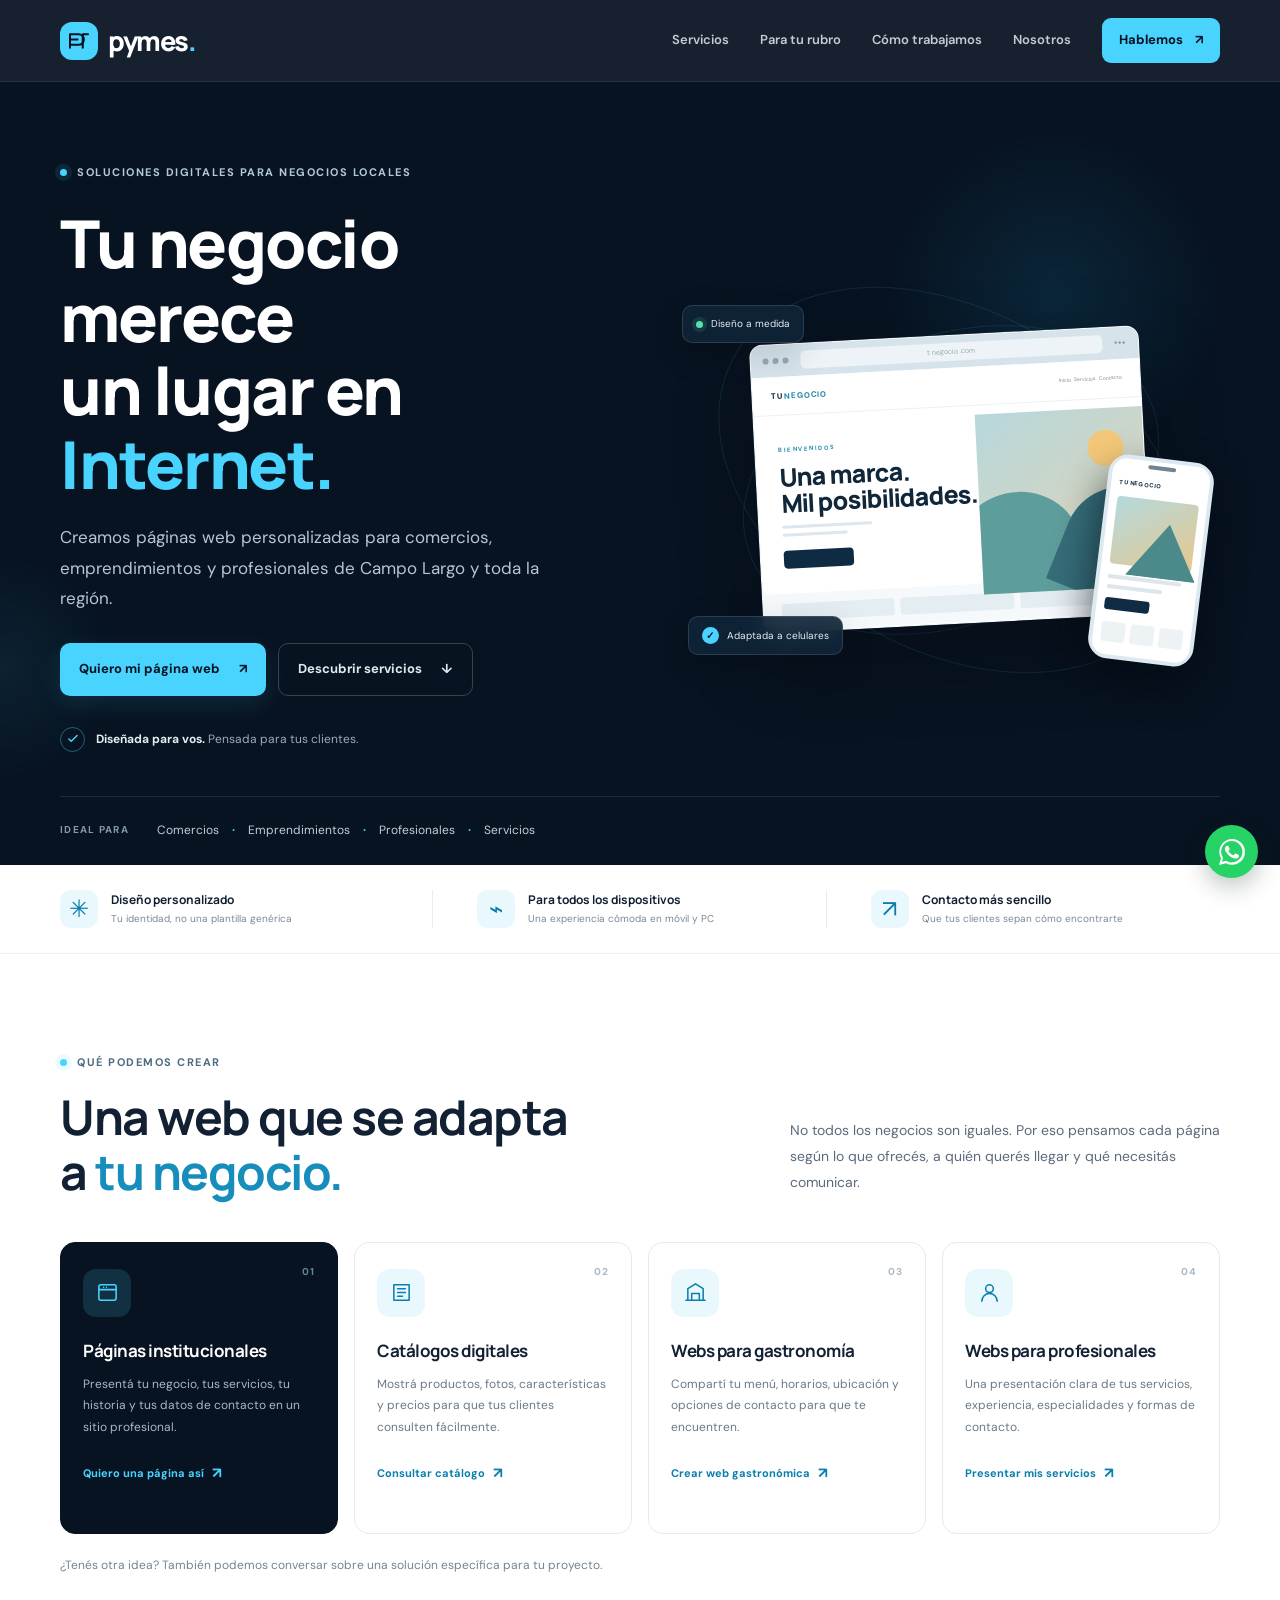
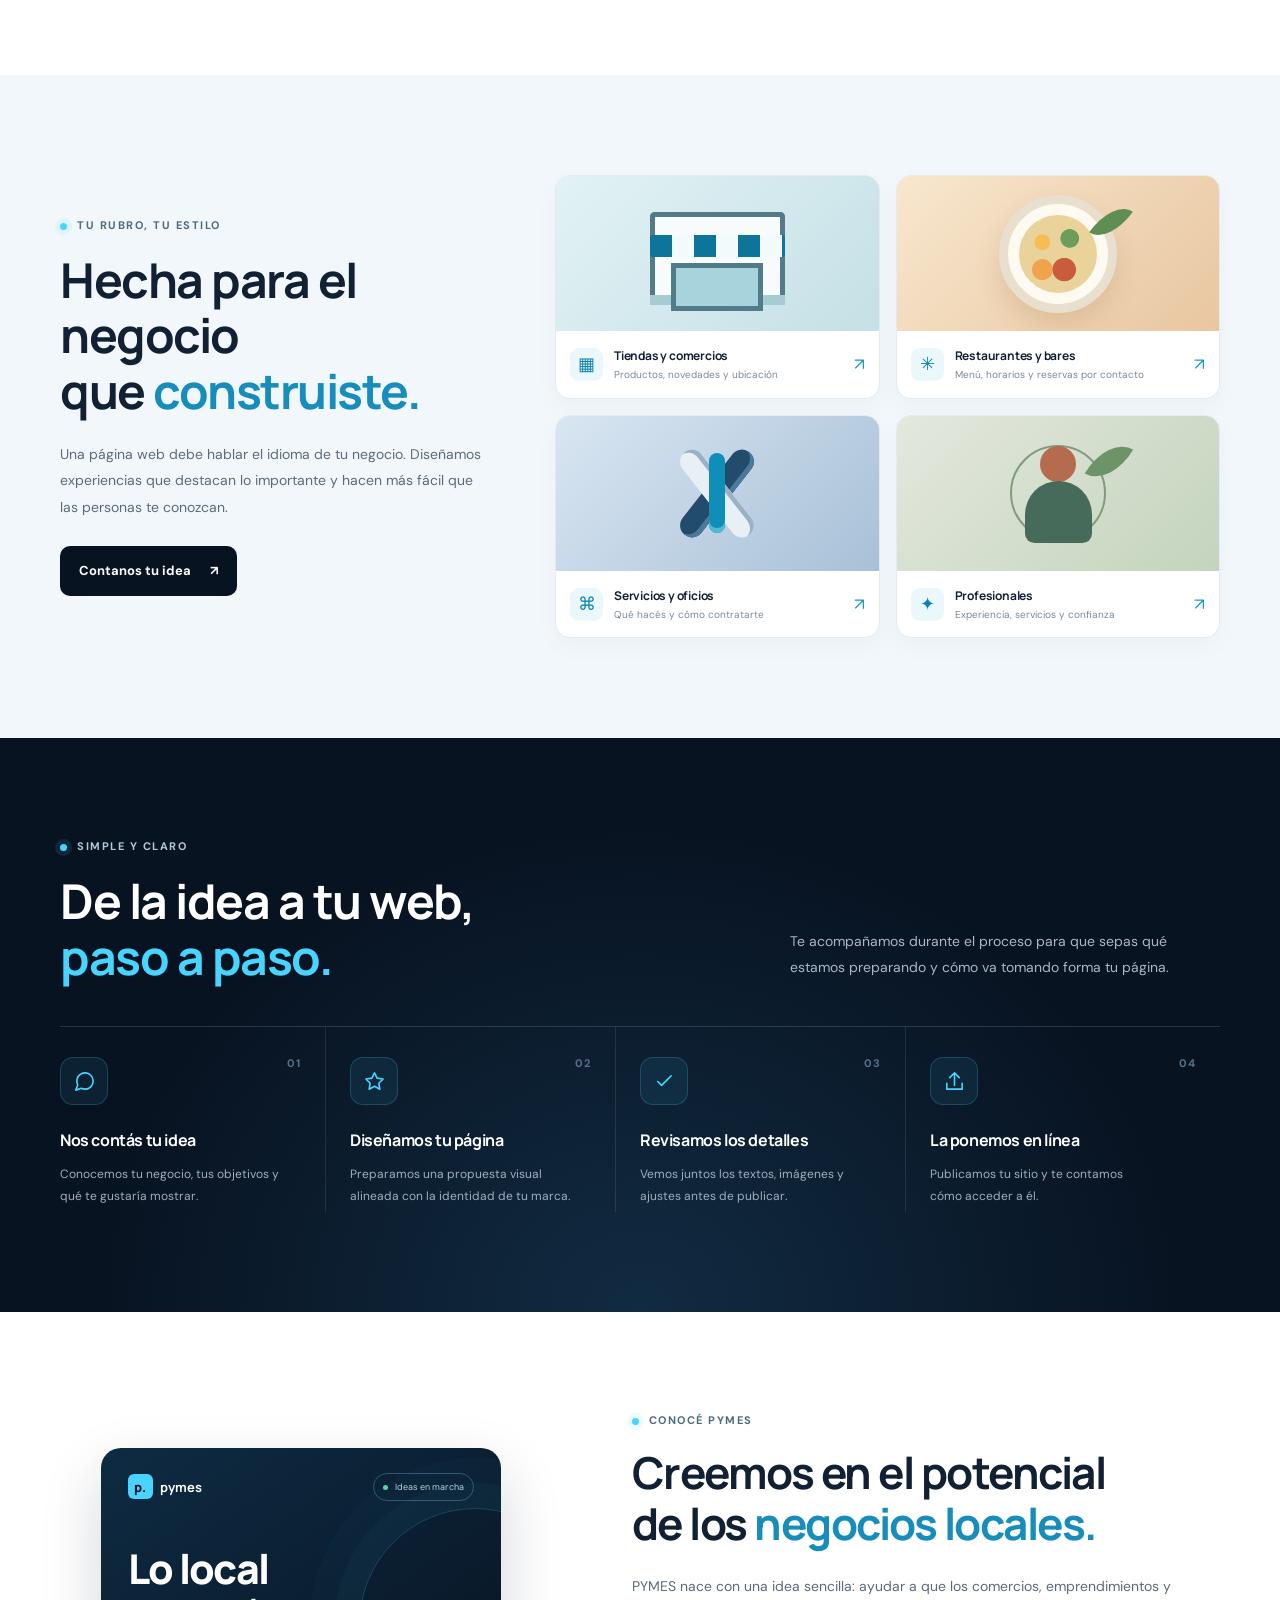
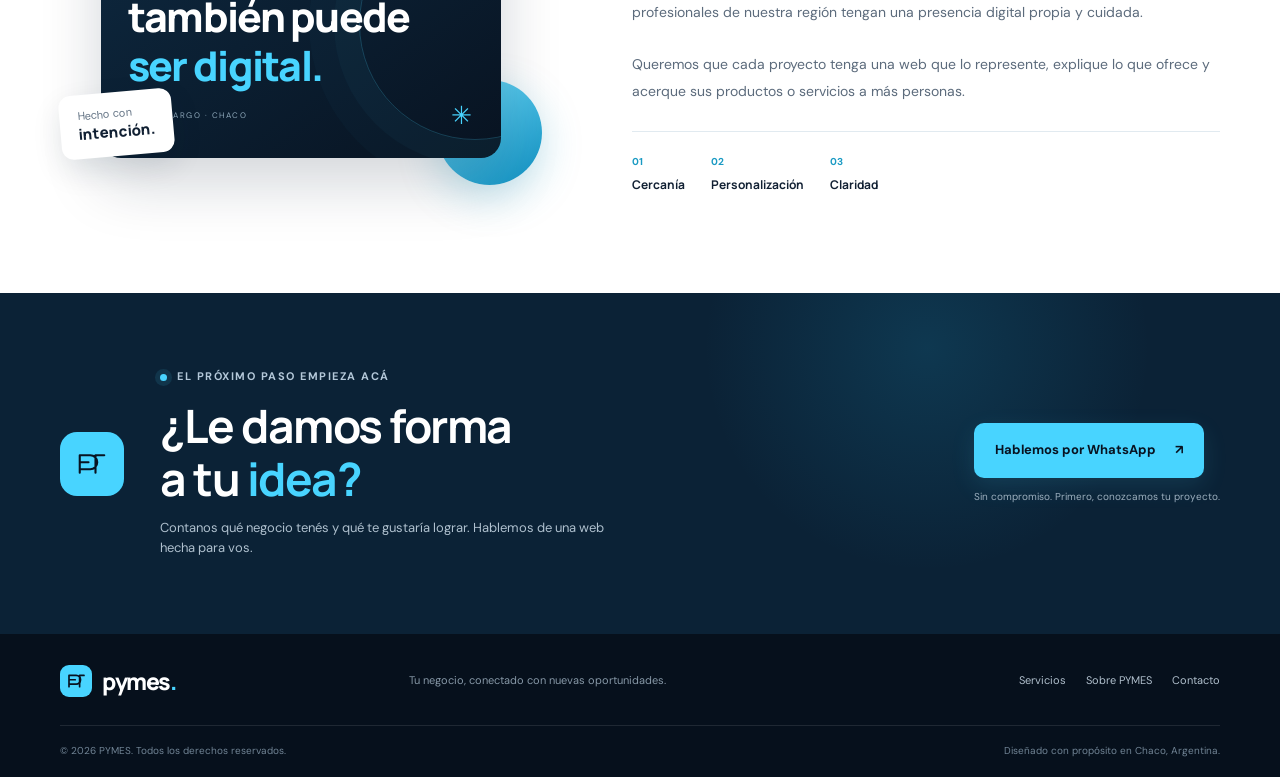
==== index.html @ 4f8e1b08 "Add files via upload" ====
<!doctype html>
<html lang="es">
<head>
  <meta charset="utf-8">
  <meta name="viewport" content="width=device-width, initial-scale=1">
  <meta name="theme-color" content="#081321">
  <meta name="description" content="PYMES crea páginas web personalizadas para comercios, emprendimientos y profesionales de Campo Largo y otras localidades de Chaco.">
  <meta property="og:title" content="PYMES | Tu negocio, conectado con nuevas oportunidades">
  <meta property="og:description" content="Páginas web personalizadas para negocios locales de Chaco.">
  <meta property="og:type" content="website">
  <title>PYMES — Tu negocio, conectado con nuevas oportunidades</title>
  <link rel="icon" href="assets/favicon.svg" type="image/svg+xml">
  <link rel="preconnect" href="https://fonts.googleapis.com">
  <link rel="preconnect" href="https://fonts.gstatic.com" crossorigin>
  <link href="https://fonts.googleapis.com/css2?family=DM+Sans:wght@400;500;600;700&family=Manrope:wght@400;500;600;700;800&display=swap" rel="stylesheet">
  <link rel="stylesheet" href="styles.css">
</head>
<body>
  <a class="skip-link" href="#contenido">Saltar al contenido</a>
  <header class="site-header" id="inicio">
    <div class="container nav-wrap">
      <a class="brand" href="#inicio" aria-label="PYMES, ir al inicio">
        <span class="brand-mark" aria-hidden="true"><svg viewBox="0 0 40 40"><path d="M8 29V11h11.5a7 7 0 0 1 0 14H8m0-7h10" /><path d="M25 29V11h7" /></svg></span>
        <span class="brand-name">pymes<span>.</span></span>
      </a>
      <button class="menu-toggle" aria-label="Abrir menú" aria-expanded="false" aria-controls="site-nav">
        <span></span><span></span><span></span>
      </button>
      <nav class="site-nav" id="site-nav" aria-label="Navegación principal">
        <a href="#servicios">Servicios</a>
        <a href="#rubros">Para tu rubro</a>
        <a href="#proceso">Cómo trabajamos</a>
        <a href="#nosotros">Nosotros</a>
        <a class="nav-cta" href="#contacto">Hablemos <span aria-hidden="true">↗</span></a>
      </nav>
    </div>
  </header>

  <main id="contenido">
    <section class="hero section-dark">
      <div class="hero-glow glow-one"></div><div class="hero-glow glow-two"></div>
      <div class="container hero-grid">
        <div class="hero-copy">
          <div class="eyebrow"><span class="eyebrow-dot"></span> Soluciones digitales para negocios locales</div>
          <h1>Tu negocio merece<br>un lugar en <span>Internet.</span></h1>
          <p class="hero-lead">Creamos páginas web personalizadas para comercios, emprendimientos y profesionales de Campo Largo y toda la región.</p>
          <div class="hero-actions">
            <a class="button button-primary" href="#contacto">Quiero mi página web <span aria-hidden="true">↗</span></a>
            <a class="button button-ghost" href="#servicios">Descubrir servicios <span aria-hidden="true">↓</span></a>
          </div>
          <div class="hero-proof">
            <span class="proof-icon"><svg viewBox="0 0 24 24" aria-hidden="true"><path d="m5 12 4 4L19 6"/></svg></span>
            <p><strong>Diseñada para vos.</strong> Pensada para tus clientes.</p>
          </div>
        </div>
        <div class="hero-art" aria-label="Vista ilustrativa de una página web en diferentes dispositivos">
          <div class="orbit orbit-a"></div><div class="orbit orbit-b"></div>
          <div class="float-chip chip-top"><span class="chip-dot"></span> Diseño a medida</div>
          <div class="browser-card">
            <div class="browser-top"><div class="browser-dots"><i></i><i></i><i></i></div><div class="browser-address">t negocio .com</div><span class="browser-menu">•••</span></div>
            <div class="mock-site">
              <div class="mock-nav"><span class="mock-logo">TU<span>NEGOCIO</span></span><span class="mock-links">Inicio&nbsp;&nbsp; Servicios&nbsp;&nbsp; Contacto</span></div>
              <div class="mock-content"><div class="mock-kicker">BIENVENIDOS</div><div class="mock-title">Una marca.<br>Mil posibilidades.</div><div class="mock-lines"><i></i><i></i></div><div class="mock-btn"></div></div>
              <div class="mock-photo"><div class="photo-sun"></div><div class="photo-hill hill-a"></div><div class="photo-hill hill-b"></div></div>
              <div class="mock-bottom"><span></span><span></span><span></span></div>
            </div>
          </div>
          <div class="phone-card"><div class="phone-speaker"></div><div class="phone-screen"><div class="phone-brand">TU NEGOCIO</div><div class="phone-image"></div><div class="phone-line long"></div><div class="phone-line"></div><div class="phone-button"></div><div class="phone-row"><i></i><i></i><i></i></div></div></div>
          <div class="float-chip chip-bottom"><span class="chip-check">✓</span> Adaptada a celulares</div>
        </div>
      </div>
      <div class="container hero-bottom">
        <span>IDEAL PARA</span><div class="hero-categories"><span>Comercios</span><b>·</b><span>Emprendimientos</span><b>·</b><span>Profesionales</span><b>·</b><span>Servicios</span></div>
      </div>
    </section>

    <section class="trust-strip">
      <div class="container trust-inner">
        <div class="trust-item"><span class="trust-icon">✳</span><div><strong>Diseño personalizado</strong><small>Tu identidad, no una plantilla genérica</small></div></div>
        <div class="trust-item"><span class="trust-icon">⌁</span><div><strong>Para todos los dispositivos</strong><small>Una experiencia cómoda en móvil y PC</small></div></div>
        <div class="trust-item"><span class="trust-icon">↗</span><div><strong>Contacto más sencillo</strong><small>Que tus clientes sepan cómo encontrarte</small></div></div>
      </div>
    </section>

    <section class="section section-light" id="servicios">
      <div class="container">
        <div class="section-heading">
          <div><div class="eyebrow eyebrow-light"><span class="eyebrow-dot"></span> Qué podemos crear</div><h2>Una web que se adapta<br>a <span>tu negocio.</span></h2></div>
          <p>No todos los negocios son iguales. Por eso pensamos cada página según lo que ofrecés, a quién querés llegar y qué necesitás comunicar.</p>
        </div>
        <div class="service-grid">
          <article class="service-card service-featured"><div class="service-number">01</div><div class="service-icon"><svg viewBox="0 0 24 24" aria-hidden="true"><rect x="3" y="4" width="18" height="16" rx="2"/><path d="M3 9h18M8 6.5h.01M11 6.5h.01"/></svg></div><h3>Páginas institucionales</h3><p>Presentá tu negocio, tus servicios, tu historia y tus datos de contacto en un sitio profesional.</p><a href="#contacto" class="text-link">Quiero una página así <span>↗</span></a></article>
          <article class="service-card"><div class="service-number">02</div><div class="service-icon"><svg viewBox="0 0 24 24" aria-hidden="true"><path d="M4 4h16v16H4zM8 8h8M8 12h8M8 16h5"/></svg></div><h3>Catálogos digitales</h3><p>Mostrá productos, fotos, características y precios para que tus clientes consulten fácilmente.</p><a href="#contacto" class="text-link">Consultar catálogo <span>↗</span></a></article>
          <article class="service-card"><div class="service-number">03</div><div class="service-icon"><svg viewBox="0 0 24 24" aria-hidden="true"><path d="M4 20V8l8-5 8 5v12M8 20v-7h8v7M2 20h20"/></svg></div><h3>Webs para gastronomía</h3><p>Compartí tu menú, horarios, ubicación y opciones de contacto para que te encuentren.</p><a href="#contacto" class="text-link">Crear web gastronómica <span>↗</span></a></article>
          <article class="service-card"><div class="service-number">04</div><div class="service-icon"><svg viewBox="0 0 24 24" aria-hidden="true"><circle cx="12" cy="8" r="4"/><path d="M4 21a8 8 0 0 1 16 0"/></svg></div><h3>Webs para profesionales</h3><p>Una presentación clara de tus servicios, experiencia, especialidades y formas de contacto.</p><a href="#contacto" class="text-link">Presentar mis servicios <span>↗</span></a></article>
        </div>
        <p class="small-note">¿Tenés otra idea? También podemos conversar sobre una solución específica para tu proyecto.</p>
      </div>
    </section>

    <section class="section section-pale" id="rubros">
      <div class="container industries-layout">
        <div class="industries-copy"><div class="eyebrow eyebrow-light"><span class="eyebrow-dot"></span> Tu rubro, tu estilo</div><h2>Hecha para el negocio<br>que <span>construiste.</span></h2><p>Una página web debe hablar el idioma de tu negocio. Diseñamos experiencias que destacan lo importante y hacen más fácil que las personas te conozcan.</p><a class="button button-dark" href="#contacto">Contanos tu idea <span>↗</span></a></div>
        <div class="industry-grid">
          <article class="industry-card"><div class="industry-art art-store"><span class="art-awning"></span><span class="art-window"></span></div><div class="industry-label"><span class="industry-emoji">▦</span><div><h3>Tiendas y comercios</h3><p>Productos, novedades y ubicación</p></div><span class="industry-arrow">↗</span></div></article>
          <article class="industry-card"><div class="industry-art art-food"><span class="plate"></span><span class="plate-food"></span><span class="food-leaf"></span></div><div class="industry-label"><span class="industry-emoji">✳</span><div><h3>Restaurantes y bares</h3><p>Menú, horarios y reservas por contacto</p></div><span class="industry-arrow">↗</span></div></article>
          <article class="industry-card"><div class="industry-art art-tools"><span class="tool-shape tool-one"></span><span class="tool-shape tool-two"></span><span class="tool-shape tool-three"></span></div><div class="industry-label"><span class="industry-emoji">⌘</span><div><h3>Servicios y oficios</h3><p>Qué hacés y cómo contratarte</p></div><span class="industry-arrow">↗</span></div></article>
          <article class="industry-card"><div class="industry-art art-wellness"><span class="wellness-circle"></span><span class="wellness-person"></span><span class="wellness-leaf"></span></div><div class="industry-label"><span class="industry-emoji">✦</span><div><h3>Profesionales</h3><p>Experiencia, servicios y confianza</p></div><span class="industry-arrow">↗</span></div></article>
        </div>
      </div>
    </section>

    <section class="section section-dark process-section" id="proceso">
      <div class="container">
        <div class="section-heading section-heading-dark"><div><div class="eyebrow"><span class="eyebrow-dot"></span> Simple y claro</div><h2>De la idea a tu web,<br><span>paso a paso.</span></h2></div><p>Te acompañamos durante el proceso para que sepas qué estamos preparando y cómo va tomando forma tu página.</p></div>
        <div class="process-grid">
          <article class="process-step"><span class="step-count">01</span><div class="step-icon"><svg viewBox="0 0 24 24" aria-hidden="true"><path d="M21 11.5a8.4 8.4 0 0 1-.9 3.8 8.5 8.5 0 0 1-7.6 4.7 8.4 8.4 0 0 1-3.8-.9L3 21l1.9-5.7a8.4 8.4 0 0 1-.9-3.8A8.5 8.5 0 0 1 8.7 3.9a8.4 8.4 0 0 1 3.8-.9h.5a8.5 8.5 0 0 1 8 8z"/></svg></div><h3>Nos contás tu idea</h3><p>Conocemos tu negocio, tus objetivos y qué te gustaría mostrar.</p></article>
          <article class="process-step"><span class="step-count">02</span><div class="step-icon"><svg viewBox="0 0 24 24" aria-hidden="true"><path d="m12 3 2.7 5.5L21 9.4l-4.5 4.4 1.1 6.2-5.6-3-5.6 3 1.1-6.2L3 9.4l6.3-.9L12 3z"/></svg></div><h3>Diseñamos tu página</h3><p>Preparamos una propuesta visual alineada con la identidad de tu marca.</p></article>
          <article class="process-step"><span class="step-count">03</span><div class="step-icon"><svg viewBox="0 0 24 24" aria-hidden="true"><path d="m5 12 4 4L19 6"/></svg></div><h3>Revisamos los detalles</h3><p>Vemos juntos los textos, imágenes y ajustes antes de publicar.</p></article>
          <article class="process-step"><span class="step-count">04</span><div class="step-icon"><svg viewBox="0 0 24 24" aria-hidden="true"><path d="M12 16V3m-5 5 5-5 5 5M4 14v6h16v-6"/></svg></div><h3>La ponemos en línea</h3><p>Publicamos tu sitio y te contamos cómo acceder a él.</p></article>
        </div>
      </div>
    </section>

    <section class="section section-light about-section" id="nosotros">
      <div class="container about-grid">
        <div class="about-visual"><div class="about-panel"><div class="about-panel-top"><span class="mini-brand"><span class="mini-mark">p.</span> pymes</span><span class="status-pill"><i></i> Ideas en marcha</span></div><div class="about-big-type">Lo local<br>también puede<br><span>ser digital.</span></div><div class="about-bottom"><span>CAMPO LARGO · CHACO</span><span class="about-star">✳</span></div></div><div class="about-orb"></div><div class="about-sticker">Hecho con<br><b>intención.</b></div></div>
        <div class="about-copy"><div class="eyebrow eyebrow-light"><span class="eyebrow-dot"></span> Conocé PYMES</div><h2>Creemos en el potencial<br>de los <span>negocios locales.</span></h2><p>PYMES nace con una idea sencilla: ayudar a que los comercios, emprendimientos y profesionales de nuestra región tengan una presencia digital propia y cuidada.</p><p>Queremos que cada proyecto tenga una web que lo represente, explique lo que ofrece y acerque sus productos o servicios a más personas.</p><div class="about-values"><div><span>01</span><strong>Cercanía</strong></div><div><span>02</span><strong>Personalización</strong></div><div><span>03</span><strong>Claridad</strong></div></div></div>
      </div>
    </section>

    <section class="cta-section" id="contacto">
      <div class="cta-glow"></div><div class="container cta-inner"><div class="cta-symbol"><svg viewBox="0 0 48 48" aria-hidden="true"><path d="M10 34V14h12a8 8 0 0 1 0 16H10m0-8h10M28 34V14h10"/></svg></div><div class="cta-copy"><div class="eyebrow"><span class="eyebrow-dot"></span> El próximo paso empieza acá</div><h2>¿Le damos forma<br>a tu <span>idea?</span></h2><p>Contanos qué negocio tenés y qué te gustaría lograr. Hablemos de una web hecha para vos.</p></div><div class="cta-action"><a class="button button-primary button-large" id="whatsapp-cta" href="https://wa.me/5490000000000" target="_blank" rel="noopener noreferrer">Hablemos por WhatsApp <span>↗</span></a><small>Sin compromiso. Primero, conozcamos tu proyecto.</small></div></div>
    </section>
  </main>

  <footer class="site-footer">
    <div class="container footer-main"><a class="brand footer-brand" href="#inicio"><span class="brand-mark" aria-hidden="true"><svg viewBox="0 0 40 40"><path d="M8 29V11h11.5a7 7 0 0 1 0 14H8m0-7h10" /><path d="M25 29V11h7" /></svg></span><span class="brand-name">pymes<span>.</span></span></a><p>Tu negocio, conectado con nuevas oportunidades.</p><nav aria-label="Enlaces del pie de página"><a href="#servicios">Servicios</a><a href="#nosotros">Sobre PYMES</a><a href="#contacto">Contacto</a></nav></div>
    <div class="container footer-bottom"><span>© <span id="year">2026</span> PYMES. Todos los derechos reservados.</span><span>Diseñado con propósito en Chaco, Argentina.</span></div>
  </footer>

  <a class="whatsapp-float" id="whatsapp-float" href="https://wa.me/5490000000000" target="_blank" rel="noopener noreferrer" aria-label="Contactar a PYMES por WhatsApp"><svg viewBox="0 0 24 24" aria-hidden="true"><path d="M20.5 3.5A11.8 11.8 0 0 0 12.1 0C5.6 0 .3 5.3.3 11.8c0 2.1.6 4.1 1.6 5.9L0 24l6.5-1.7a11.8 11.8 0 0 0 5.6 1.4h.1c6.5 0 11.8-5.3 11.8-11.8 0-3.2-1.2-6.2-3.5-8.4ZM12.1 21.7a9.8 9.8 0 0 1-5-1.4l-.4-.2-3.9 1 1-3.8-.3-.4a9.7 9.7 0 0 1-1.5-5.2c0-5.4 4.4-9.8 9.8-9.8 2.6 0 5.1 1 6.9 2.9a9.7 9.7 0 0 1 2.9 6.9c0 5.4-4.4 9.8-9.8 9.8Zm5.4-7.3c-.3-.2-1.8-.9-2.1-1-.3-.1-.5-.2-.7.2-.2.3-.8 1-1 1.2-.2.2-.4.2-.7.1-.3-.2-1.3-.5-2.4-1.5-.9-.8-1.5-1.8-1.7-2.1-.2-.3 0-.5.1-.6l.5-.6c.2-.2.2-.3.3-.5.1-.2 0-.4 0-.6-.1-.2-.7-1.7-1-2.3-.2-.6-.5-.5-.7-.5H7.5c-.2 0-.6.1-.9.4-.3.3-1.2 1.1-1.2 2.6s1.2 3 1.4 3.2c.2.2 2.3 3.5 5.6 4.9.8.3 1.4.5 1.9.6.8.2 1.5.2 2 .1.6-.1 1.8-.7 2-1.4.2-.7.2-1.3.2-1.4-.1-.1-.3-.2-.6-.4Z"/></svg></a>
  <script src="script.js"></script>
</body>
</html>
---- styles.css ----
/* PYMES — estilos principales. Personalizá los colores desde :root. */
:root{--navy:#081321;--navy-2:#0d1d30;--navy-3:#132940;--cyan:#48d4ff;--cyan-2:#7de2ff;--blue:#0b91c8;--ink:#112033;--muted:#5c6b7c;--pale:#f2f7fb;--line:#dfe8ef;--white:#fff;--radius:20px;--shadow:0 24px 70px rgba(9,28,48,.12)}
*{box-sizing:border-box}html{scroll-behavior:smooth;scroll-padding-top:92px}body{margin:0;font-family:"DM Sans",sans-serif;color:var(--ink);background:#fff;line-height:1.6;-webkit-font-smoothing:antialiased}body.menu-open{overflow:hidden}a{color:inherit;text-decoration:none}button{font:inherit}.container{width:min(1160px,calc(100% - 48px));margin-inline:auto}.skip-link{position:absolute;left:-999px;top:10px;z-index:100;background:white;padding:10px}.skip-link:focus{left:10px}.site-header{height:82px;position:sticky;top:0;z-index:50;background:rgba(8,19,33,.94);backdrop-filter:blur(18px);border-bottom:1px solid rgba(255,255,255,.08)}.nav-wrap{height:100%;display:flex;align-items:center;justify-content:space-between}.brand{display:inline-flex;align-items:center;gap:10px;color:white}.brand-mark{display:grid;place-items:center;width:38px;height:38px;background:var(--cyan);border-radius:12px}.brand-mark svg{width:30px;height:30px;fill:none;stroke:var(--navy);stroke-width:2.7;stroke-linecap:round;stroke-linejoin:round}.brand-name{font:800 27px/1 Manrope,sans-serif;letter-spacing:-1.5px}.brand-name span{color:var(--cyan)}.site-nav{display:flex;align-items:center;gap:31px;color:#c2ccd7;font-size:13px;font-weight:600}.site-nav a:not(.nav-cta):hover,.site-footer nav a:hover{color:var(--cyan)}.nav-cta{background:var(--cyan);color:var(--navy);padding:12px 17px;border-radius:9px;font-weight:700}.nav-cta span{margin-left:9px}.menu-toggle{display:none;background:none;border:0;color:white}.hero{position:relative;overflow:hidden;background:radial-gradient(ellipse at 77% 43%,#122e4a 0,transparent 45%),var(--navy);color:white;padding:82px 0 0}.hero-glow{position:absolute;pointer-events:none;border-radius:50%;filter:blur(1px)}.glow-one{width:350px;height:350px;right:4%;top:5%;background:radial-gradient(circle,rgba(33,172,227,.13),transparent 70%)}.glow-two{width:240px;height:240px;left:-120px;bottom:10%;background:radial-gradient(circle,rgba(72,212,255,.08),transparent 70%)}.hero-grid{position:relative;display:grid;grid-template-columns:1.04fr .96fr;gap:40px;align-items:center;min-height:480px}.hero-copy{padding-bottom:44px;position:relative;z-index:2}.eyebrow{display:flex;align-items:center;gap:10px;color:#b4c8d9;font-size:11px;font-weight:700;letter-spacing:1.5px;text-transform:uppercase}.eyebrow-dot{width:7px;height:7px;border-radius:50%;background:var(--cyan);box-shadow:0 0 0 5px rgba(72,212,255,.1)}h1,h2,h3,p{margin-top:0}h1,h2,h3{font-family:Manrope,sans-serif;letter-spacing:-1.5px}h1{font-size:clamp(42px,5.2vw,66px);line-height:1.12;margin:25px 0 20px;font-weight:800}h1 span,h2 span{color:var(--cyan)}.hero-lead{max-width:515px;color:#b6c5d4;font-size:17px;line-height:1.8;margin-bottom:29px}.hero-actions{display:flex;gap:12px;flex-wrap:wrap}.button{display:inline-flex;align-items:center;justify-content:center;gap:19px;padding:15px 19px;border-radius:10px;font-size:13px;font-weight:700;transition:transform .2s,background .2s;cursor:pointer}.button:hover{transform:translateY(-2px)}.button-primary{background:var(--cyan);color:var(--navy);box-shadow:0 8px 25px rgba(72,212,255,.12)}.button-primary:hover{background:var(--cyan-2)}.button-ghost{border:1px solid rgba(255,255,255,.2);color:#e0e8ef}.button-ghost:hover{background:rgba(255,255,255,.06)}.hero-proof{display:flex;align-items:center;gap:11px;margin-top:31px}.proof-icon{width:25px;height:25px;border:1px solid rgba(72,212,255,.4);border-radius:50%;display:grid;place-items:center;color:var(--cyan)}.proof-icon svg{width:14px;height:14px;fill:none;stroke:currentColor;stroke-width:2.5;stroke-linecap:round;stroke-linejoin:round}.hero-proof p{margin:0;color:#9aabba;font-size:12px}.hero-proof strong{color:#e5edf4}.hero-art{position:relative;height:425px;display:flex;align-items:center;justify-content:center}.orbit{position:absolute;border:1px solid rgba(89,192,231,.12);border-radius:50%;transform:rotate(-20deg)}.orbit-a{width:430px;height:290px}.orbit-b{width:500px;height:340px;transform:rotate(30deg)}.browser-card{position:relative;width:min(390px,85%);z-index:2;background:#e8f1f6;border:1px solid rgba(255,255,255,.45);border-radius:13px;overflow:hidden;box-shadow:0 30px 80px rgba(0,0,0,.28);transform:rotate(-3deg)}.browser-top{height:32px;display:flex;align-items:center;gap:12px;padding:0 12px;background:#d6e3eb}.browser-dots{display:flex;gap:4px}.browser-dots i{width:6px;height:6px;background:#94a8b7;border-radius:50%}.browser-address{flex:1;text-align:center;background:#edf3f7;border-radius:5px;color:#9aaab6;font-size:7px;padding:3px}.browser-menu{font-size:10px;color:#8295a3}.mock-site{background:#fff;min-height:255px;color:#10273a;position:relative;overflow:hidden}.mock-nav{height:39px;display:flex;align-items:center;justify-content:space-between;padding:0 18px;border-bottom:1px solid #edf1f4}.mock-logo{font-size:8px;font-weight:800;letter-spacing:1px}.mock-logo span{color:#2688a8}.mock-links{font-size:5px;color:#778997}.mock-content{padding:30px 0 25px 23px;position:relative;z-index:2;width:65%}.mock-kicker{font-size:6px;letter-spacing:1.5px;color:#288eae;font-weight:800}.mock-title{font:800 25px/1.05 Manrope,sans-serif;letter-spacing:-1px;margin:9px 0}.mock-lines i{display:block;width:90px;height:3px;background:#dce6ec;border-radius:2px;margin:5px 0}.mock-lines i+ i{width:65px}.mock-btn{width:70px;height:18px;background:#0e2b43;border-radius:4px;margin-top:14px}.mock-photo{position:absolute;right:0;top:48px;width:43%;height:180px;background:linear-gradient(145deg,#b7d8dc,#e4d3b3);overflow:hidden}.photo-sun{position:absolute;right:20px;top:22px;width:36px;height:36px;border-radius:50%;background:#f3c879}.photo-hill{position:absolute;bottom:-20px;width:130px;height:120px;border-radius:50% 50% 0 0;transform:rotate(-20deg)}.hill-a{left:-30px;background:#5d9d9b}.hill-b{right:-45px;background:#356d79;transform:rotate(25deg)}.mock-bottom{display:flex;gap:6px;padding:10px 18px;background:#f6f9fb}.mock-bottom span{height:17px;flex:1;background:#e4edf2;border-radius:3px}.phone-card{position:absolute;z-index:3;right:3%;bottom:29px;width:106px;height:205px;border:4px solid #dce9f0;border-radius:20px;background:#dce9f0;box-shadow:0 20px 40px #020a12aa;transform:rotate(7deg)}.phone-speaker{position:absolute;top:4px;left:35px;width:28px;height:4px;border-radius:4px;background:#718391;z-index:3}.phone-screen{height:100%;border-radius:14px;overflow:hidden;background:white;padding:20px 8px 8px;color:#143047}.phone-brand{font-size:6px;font-weight:800;letter-spacing:.5px}.phone-image{height:68px;margin-top:8px;border-radius:4px;background:linear-gradient(145deg,#b4d9dc,#e6c88f);position:relative}.phone-image:after{content:"";position:absolute;width:70px;height:55px;bottom:-10px;right:-5px;background:#4b898a;clip-path:polygon(0 100%,55% 0,100% 100%)}.phone-line{height:4px;width:68%;background:#dce6eb;border-radius:3px;margin-top:6px}.phone-line.long{width:90%;margin-top:11px}.phone-button{height:12px;width:55%;background:#102c44;border-radius:3px;margin-top:9px}.phone-row{display:flex;gap:5px;margin-top:12px}.phone-row i{height:20px;flex:1;background:#edf3f5;border-radius:3px}.float-chip{position:absolute;z-index:4;display:flex;align-items:center;gap:8px;border:1px solid rgba(255,255,255,.12);background:rgba(16,37,57,.9);backdrop-filter:blur(12px);padding:10px 13px;border-radius:10px;font-size:10px;color:#e3edf5;box-shadow:0 10px 35px #0002}.chip-top{top:38px;left:0}.chip-bottom{bottom:37px;left:1%}.chip-dot{width:7px;height:7px;border-radius:50%;background:#56e0ad;box-shadow:0 0 0 4px #56e0ad20}.chip-check{display:grid;place-items:center;background:#48d4ff;color:#081321;border-radius:50%;width:17px;height:17px;font-weight:800}.hero-bottom{position:relative;display:flex;align-items:center;gap:28px;padding:24px 0 25px;border-top:1px solid rgba(255,255,255,.1);font-size:10px;letter-spacing:1.3px;color:#8498aa}.hero-bottom>span{font-weight:700}.hero-categories{display:flex;gap:13px;align-items:center;flex-wrap:wrap;letter-spacing:0;color:#c1ced9;font-size:12px}.hero-categories b{color:var(--cyan)}.trust-strip{border-bottom:1px solid #eaf0f4;background:#fff}.trust-inner{display:grid;grid-template-columns:repeat(3,1fr);padding:25px 0;gap:20px}.trust-item{display:flex;align-items:center;gap:13px;padding-left:24px;border-right:1px solid #e8eef2}.trust-item:first-child{padding-left:0}.trust-item:last-child{border:0}.trust-icon{width:38px;height:38px;display:grid;place-items:center;border-radius:11px;background:#e9f8fd;color:#087ba8;font-size:24px}.trust-item strong,.trust-item small{display:block}.trust-item strong{font:700 12px Manrope,sans-serif}.trust-item small{font-size:10px;color:#7b8996;margin-top:3px}.section{padding:100px 0}.section-light{background:#fff}.section-pale{background:var(--pale)}.section-heading{display:flex;align-items:flex-end;justify-content:space-between;gap:45px;margin-bottom:42px}.eyebrow-light{color:#4c6b80}.section-heading h2,.industries-copy h2,.about-copy h2{font-size:clamp(34px,4vw,48px);line-height:1.16;margin:17px 0 0}.section-heading h2 span,.industries-copy h2 span,.about-copy h2 span{color:#168dbb}.section-heading>p{max-width:430px;color:var(--muted);font-size:14px;line-height:1.85;margin-bottom:4px}.service-grid{display:grid;grid-template-columns:repeat(4,1fr);gap:16px}.service-card{position:relative;min-height:292px;padding:26px 22px;border:1px solid #e3ebf0;border-radius:15px;background:white;transition:transform .25s,box-shadow .25s,border-color .25s}.service-card:hover{transform:translateY(-5px);box-shadow:var(--shadow);border-color:#c3eaf7}.service-featured{background:var(--navy);color:white;border-color:var(--navy)}.service-number{position:absolute;right:22px;top:21px;color:#a9b8c4;font-size:10px;font-weight:700;letter-spacing:1px}.service-featured .service-number{color:#64869d}.service-icon{display:grid;place-items:center;width:48px;height:48px;background:#e9f8fd;border-radius:13px;margin-bottom:23px;color:#087fae}.service-featured .service-icon{background:rgba(72,212,255,.15);color:var(--cyan)}.service-icon svg{width:23px;height:23px;fill:none;stroke:currentColor;stroke-width:1.6;stroke-linecap:round;stroke-linejoin:round}.service-card h3{font-size:17px;line-height:1.35;letter-spacing:-.5px;margin-bottom:11px}.service-card p{font-size:12px;line-height:1.8;color:#6a7a88;margin-bottom:20px}.service-featured p{color:#a7b8c8}.text-link{display:inline-flex;gap:8px;align-items:center;color:#087fae;font-size:11px;font-weight:700}.service-featured .text-link{color:var(--cyan)}.text-link span{font-size:15px}.small-note{font-size:12px;color:#748493;margin:22px 0 0}.industries-layout{display:grid;grid-template-columns:.78fr 1.22fr;gap:70px;align-items:center}.industries-copy h2{margin-bottom:22px}.industries-copy>p,.about-copy>p{color:var(--muted);font-size:14px;line-height:1.9;margin-bottom:25px}.button-dark{background:var(--navy);color:white}.button-dark:hover{background:#17344d}.industry-grid{display:grid;grid-template-columns:repeat(2,1fr);gap:16px}.industry-card{overflow:hidden;background:white;border:1px solid #e3ebf0;border-radius:15px;box-shadow:0 8px 25px rgba(11,35,54,.03)}.industry-art{height:155px;position:relative;overflow:hidden;display:grid;place-items:center}.art-store{background:linear-gradient(135deg,#e2f2f5,#c5e0e6)}.art-awning{position:absolute;width:135px;height:83px;top:36px;background:#f7fbfc;border:5px solid #527b8a;border-bottom:0;border-radius:5px 5px 0 0;box-shadow:0 10px 0 #a6cbd2}.art-awning:before{content:"";position:absolute;left:-5px;right:-5px;top:18px;height:22px;background:repeating-linear-gradient(90deg,#0e759a 0 22px,#f3fafc 22px 44px);border-radius:2px}.art-window{position:absolute;width:92px;height:48px;top:87px;background:#a7d4dc;border:5px solid #527b8a}.art-food{background:linear-gradient(135deg,#f8e7ce,#e8c6a0)}.plate{width:118px;height:118px;background:#fffaf1;border:9px solid #e8dfce;border-radius:50%;box-shadow:0 12px 25px #9a6a3d30}.plate-food{position:absolute;width:78px;height:78px;border-radius:50%;background:radial-gradient(circle at 30% 35%,#f6bd54 0 10%,transparent 11%),radial-gradient(circle at 65% 30%,#6c9d59 0 12%,transparent 13%),radial-gradient(circle at 58% 70%,#c85c3c 0 16%,transparent 17%),radial-gradient(circle at 30% 70%,#f0a34c 0 13%,transparent 14%),#e9d39a}.food-leaf{position:absolute;width:24px;height:42px;border-radius:100% 0 100% 0;background:#5f8d54;transform:rotate(35deg);top:25px;right:calc(50% - 65px)}.art-tools{background:linear-gradient(135deg,#d9e6f2,#a8c0d7)}.tool-shape{position:absolute;width:24px;height:105px;border-radius:12px;background:#234c6c;box-shadow:inset -5px 0 #4c7899}.tool-one{transform:rotate(38deg)}.tool-two{transform:rotate(-38deg);background:#e8f0f5;box-shadow:inset -5px 0 #9ab2c5}.tool-three{width:80px;height:16px;transform:rotate(90deg);background:#0f8fb8;box-shadow:inset -5px 0 #54b8d5}.art-wellness{background:linear-gradient(135deg,#e4e8dd,#c3d4bd)}.wellness-circle{width:96px;height:96px;border:2px solid #829a7d;border-radius:50%;position:absolute}.wellness-person{position:absolute;width:36px;height:36px;background:#b56c4e;border-radius:50%;top:30px;left:calc(50% - 18px)}.wellness-person:after{content:"";position:absolute;width:67px;height:62px;top:35px;left:-15px;background:#476b5b;border-radius:35px 35px 10px 10px}.wellness-leaf{position:absolute;width:30px;height:45px;border-radius:100% 0 100% 0;background:#6e9369;right:calc(50% - 66px);top:23px;transform:rotate(30deg)}.industry-label{display:flex;align-items:center;gap:11px;padding:15px 14px}.industry-emoji{display:grid;place-items:center;flex-shrink:0;width:33px;height:33px;background:#eaf7fb;border-radius:9px;color:#0b83ad;font-size:18px}.industry-label>div{flex:1}.industry-label h3{font-size:12px;letter-spacing:-.2px;margin:0 0 3px}.industry-label p{font-size:10px;color:#7b8996;line-height:1.45;margin:0}.industry-arrow{color:#1b9bc4;font-size:17px}.section-dark{background:var(--navy);color:white}.process-section{position:relative;overflow:hidden;background:radial-gradient(ellipse at 50% 100%,#112b42 0,transparent 60%),var(--navy)}.section-heading-dark h2 span{color:var(--cyan)}.section-heading-dark>p{color:#a7b8c8}.process-grid{display:grid;grid-template-columns:repeat(4,1fr);gap:0;border-top:1px solid rgba(255,255,255,.14)}.process-step{position:relative;padding:30px 24px 5px 0;border-right:1px solid rgba(255,255,255,.1);margin-right:24px}.process-step:last-child{border:0;margin-right:0}.step-count{position:absolute;right:24px;top:28px;color:#55738a;font-size:11px;font-weight:700;letter-spacing:1px}.step-icon{display:grid;place-items:center;width:48px;height:48px;border-radius:13px;border:1px solid rgba(72,212,255,.2);background:rgba(72,212,255,.08);color:var(--cyan);margin-bottom:23px}.step-icon svg{width:23px;height:23px;fill:none;stroke:currentColor;stroke-width:1.7;stroke-linecap:round;stroke-linejoin:round}.process-step h3{font-size:16px;letter-spacing:-.4px;margin-bottom:10px}.process-step p{font-size:12px;line-height:1.8;color:#9eafbe;max-width:220px;margin-bottom:0}.about-grid{display:grid;grid-template-columns:.9fr 1.1fr;gap:90px;align-items:center}.about-visual{position:relative;min-height:380px;display:grid;place-items:center}.about-panel{position:relative;z-index:2;width:100%;max-width:400px;min-height:310px;padding:25px 27px;background:linear-gradient(145deg,#0e2b43,#081321);border-radius:20px;color:white;box-shadow:0 25px 60px rgba(9,28,48,.18);overflow:hidden}.about-panel:after{content:"";position:absolute;width:230px;height:230px;right:-90px;top:60px;border:1px solid rgba(72,212,255,.22);border-radius:50%;box-shadow:0 0 0 25px rgba(72,212,255,.03),0 0 0 50px rgba(72,212,255,.025)}.about-panel-top{display:flex;align-items:center;justify-content:space-between}.mini-brand{display:flex;align-items:center;gap:7px;font:700 13px Manrope,sans-serif}.mini-mark{display:grid;place-items:center;background:var(--cyan);color:var(--navy);font-weight:800;border-radius:6px;width:25px;height:25px}.status-pill{font-size:9px;color:#b9d3df;border:1px solid #33566d;padding:6px 9px;border-radius:20px}.status-pill i{display:inline-block;width:5px;height:5px;background:#55d7a0;border-radius:50%;margin-right:5px}.about-big-type{position:relative;z-index:1;font:800 clamp(28px,3.3vw,41px)/1.18 Manrope,sans-serif;letter-spacing:-1.7px;margin-top:43px}.about-big-type span{color:var(--cyan)}.about-bottom{position:absolute;bottom:22px;left:27px;right:27px;display:flex;justify-content:space-between;align-items:center;color:#8da7b9;font-size:8px;letter-spacing:1.5px}.about-star{font-size:25px;color:var(--cyan)}.about-orb{position:absolute;right:0;bottom:8px;width:105px;height:105px;border-radius:50%;background:linear-gradient(145deg,#75e1ff,#0e8fc0);box-shadow:0 12px 40px #1596be40}.about-sticker{position:absolute;z-index:3;left:0;bottom:36px;padding:14px 18px;border-radius:12px;background:white;box-shadow:0 12px 30px #0b23361c;font-size:11px;line-height:1.4;color:#647485;transform:rotate(-5deg)}.about-sticker b{font:800 15px Manrope,sans-serif;color:var(--ink)}.about-copy h2{font-size:clamp(32px,3.5vw,44px);margin:17px 0 24px}.about-values{display:flex;gap:26px;border-top:1px solid #e1eaf0;padding-top:22px;margin-top:27px}.about-values div{display:flex;flex-direction:column;gap:6px}.about-values span{color:#1a9ac3;font-size:10px;font-weight:700}.about-values strong{font:700 12px Manrope,sans-serif}.cta-section{position:relative;overflow:hidden;background:#0b2236;color:white;padding:75px 0}.cta-glow{position:absolute;right:10%;top:-170px;width:450px;height:450px;border-radius:50%;background:radial-gradient(circle,rgba(29,155,200,.18),transparent 70%)}.cta-inner{position:relative;display:grid;grid-template-columns:70px 1fr auto;align-items:center;gap:30px}.cta-symbol{width:64px;height:64px;display:grid;place-items:center;border-radius:17px;background:var(--cyan)}.cta-symbol svg{width:42px;height:42px;fill:none;stroke:var(--navy);stroke-width:2.4;stroke-linecap:round;stroke-linejoin:round}.cta-copy h2{font-size:clamp(34px,4vw,46px);line-height:1.15;margin:14px 0 12px}.cta-copy p{font-size:13px;color:#afc0ce;max-width:470px;margin-bottom:0}.button-large{padding:17px 21px;white-space:nowrap}.cta-action{display:flex;flex-direction:column;align-items:flex-start;gap:11px}.cta-action small{font-size:10px;color:#9db0bf}.site-footer{background:#06101c;color:#b0bfcc;padding:31px 0 18px}.footer-main{display:grid;grid-template-columns:1fr 1.4fr 1fr;align-items:center;gap:20px;padding-bottom:28px}.footer-brand .brand-mark{width:32px;height:32px;border-radius:9px}.footer-brand .brand-mark svg{width:25px}.footer-brand .brand-name{font-size:23px}.footer-main>p{font-size:11px;margin:0;color:#8798a7}.site-footer nav{display:flex;justify-content:flex-end;gap:20px;font-size:11px}.footer-bottom{display:flex;justify-content:space-between;gap:20px;padding-top:17px;border-top:1px solid rgba(255,255,255,.1);font-size:10px;color:#718495}.whatsapp-float{position:fixed;z-index:40;right:22px;bottom:22px;width:53px;height:53px;display:grid;place-items:center;border-radius:50%;background:#25d366;box-shadow:0 8px 25px #08201845;transition:transform .2s}.whatsapp-float:hover{transform:translateY(-3px) scale(1.04)}.whatsapp-float svg{width:26px;height:26px;fill:white}
@media(max-width:1000px){.site-nav{gap:18px}.hero-grid{gap:20px}.hero-art{transform:scale(.92);transform-origin:center right}.service-grid{grid-template-columns:repeat(2,1fr)}.service-card{min-height:255px}.industries-layout{gap:35px}.about-grid{gap:55px}.cta-inner{grid-template-columns:60px 1fr;gap:22px}.cta-action{grid-column:2;flex-direction:row;align-items:center;flex-wrap:wrap}.cta-action small{width:100%}}
@media(max-width:760px){.container{width:min(100% - 36px,560px)}.site-header{height:70px}.menu-toggle{display:flex;flex-direction:column;gap:5px;padding:10px;cursor:pointer}.menu-toggle span{width:23px;height:2px;background:#fff;border-radius:2px;transition:transform .2s}.menu-toggle[aria-expanded=true] span:first-child{transform:translateY(7px) rotate(45deg)}.menu-toggle[aria-expanded=true] span:nth-child(2){opacity:0}.menu-toggle[aria-expanded=true] span:last-child{transform:translateY(-7px) rotate(-45deg)}.site-nav{position:absolute;top:69px;left:0;right:0;display:none;flex-direction:column;align-items:stretch;gap:0;padding:12px 22px 22px;background:#081321;border-bottom:1px solid #21364a}.site-nav.is-open{display:flex}.site-nav a:not(.nav-cta){padding:13px 3px;border-bottom:1px solid #1a2d40}.nav-cta{margin-top:13px;text-align:center}.hero{padding-top:56px}.hero-grid{grid-template-columns:1fr;gap:0}.hero-copy{padding-bottom:10px}.hero h1{font-size:clamp(40px,10vw,57px);margin-top:22px}.hero-lead{font-size:15px;max-width:500px}.hero-art{height:340px;transform:none;max-width:500px;width:100%;margin:0 auto}.browser-card{width:78%}.mock-site{min-height:220px}.mock-photo{height:150px}.mock-content{padding-top:25px}.mock-title{font-size:21px}.phone-card{right:4%;bottom:24px;width:90px;height:175px}.phone-image{height:53px}.chip-top{left:2%;top:20px}.chip-bottom{left:3%;bottom:18px}.orbit-a{width:340px;height:240px}.orbit-b{width:380px;height:270px}.hero-bottom{display:block;padding:20px 0}.hero-bottom>span{display:block;margin-bottom:10px}.hero-categories{gap:8px;font-size:11px}.trust-inner{grid-template-columns:1fr;gap:0;padding:8px 0}.trust-item,.trust-item:first-child{padding:15px 0;border-right:0;border-bottom:1px solid #e8eef2}.trust-item:last-child{border-bottom:0}.trust-item small{font-size:11px}.section{padding:70px 0}.section-heading{display:block;margin-bottom:30px}.section-heading>p{margin-top:18px;font-size:13px}.section-heading h2,.industries-copy h2,.about-copy h2{font-size:36px}.service-grid{gap:12px}.service-card{padding:22px 17px;min-height:275px}.service-card h3{font-size:15px}.service-card p{font-size:11px}.service-number{right:15px;top:16px}.service-icon{width:42px;height:42px;margin-bottom:18px}.text-link{font-size:10px}.industries-layout{grid-template-columns:1fr;gap:35px}.industries-copy>p{max-width:500px}.industry-art{height:130px}.industry-label{padding:12px 10px;gap:8px}.industry-label h3{font-size:11px}.industry-label p{font-size:9px}.industry-emoji{width:28px;height:28px}.process-grid{grid-template-columns:repeat(2,1fr);border-top:0;gap:28px 18px}.process-step{margin:0;padding:22px 10px 0 0;border-right:0;border-top:1px solid rgba(255,255,255,.14)}.step-count{top:22px;right:10px}.step-icon{margin-bottom:17px}.process-step h3{font-size:14px}.process-step p{font-size:11px}.about-grid{grid-template-columns:1fr;gap:35px}.about-visual{min-height:320px;max-width:460px;width:100%;margin:auto}.about-panel{min-height:280px}.about-big-type{font-size:36px;margin-top:36px}.about-copy h2{margin-bottom:18px}.about-copy>p{font-size:13px}.about-values{gap:20px}.cta-section{padding:55px 0}.cta-inner{grid-template-columns:48px 1fr;gap:18px}.cta-symbol{width:48px;height:48px;border-radius:13px}.cta-symbol svg{width:32px;height:32px}.cta-copy h2{font-size:35px}.cta-copy .eyebrow{font-size:9px;letter-spacing:1px}.cta-copy p{font-size:12px}.cta-action{grid-column:1/-1;margin-top:7px}.cta-action .button{width:100%;justify-content:space-between}.footer-main{grid-template-columns:1fr;gap:14px}.site-footer nav{justify-content:flex-start;flex-wrap:wrap}.footer-bottom{flex-direction:column;gap:7px}.whatsapp-float{width:49px;height:49px;right:15px;bottom:15px}}
@media(max-width:390px){.container{width:calc(100% - 28px)}.hero-actions .button{width:100%;justify-content:space-between}.hero-art{height:300px}.browser-card{width:80%}.phone-card{right:0;width:78px;height:158px}.chip-top,.chip-bottom{font-size:9px;padding:8px 10px}.service-grid{grid-template-columns:1fr}.service-card{min-height:0}.industry-grid{gap:10px}.industry-art{height:110px}.industry-label{align-items:flex-start}.industry-arrow{display:none}.industry-label p{font-size:9px}.about-values{gap:13px}.about-values strong{font-size:11px}}
@media(prefers-reduced-motion:reduce){html{scroll-behavior:auto}*,*::before,*::after{animation-duration:.01ms!important;animation-iteration-count:1!important;transition-duration:.01ms!important}}
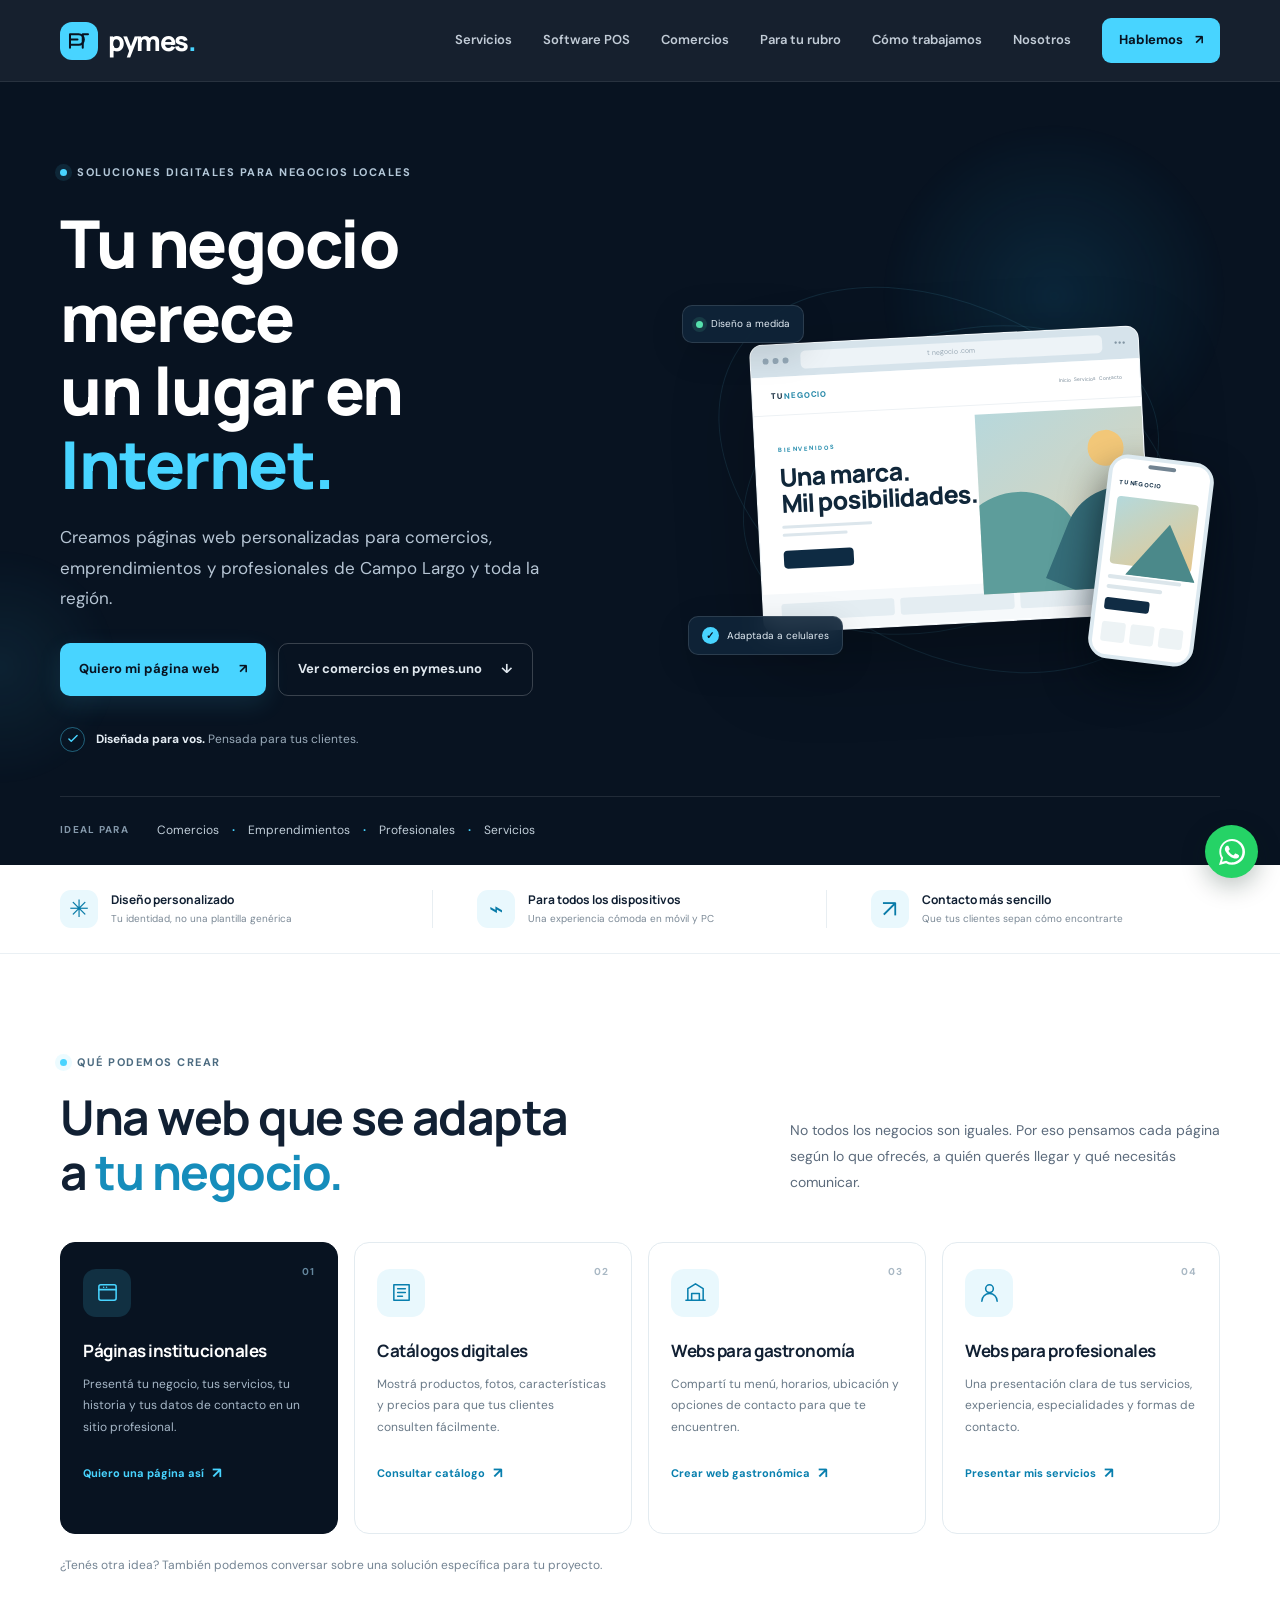
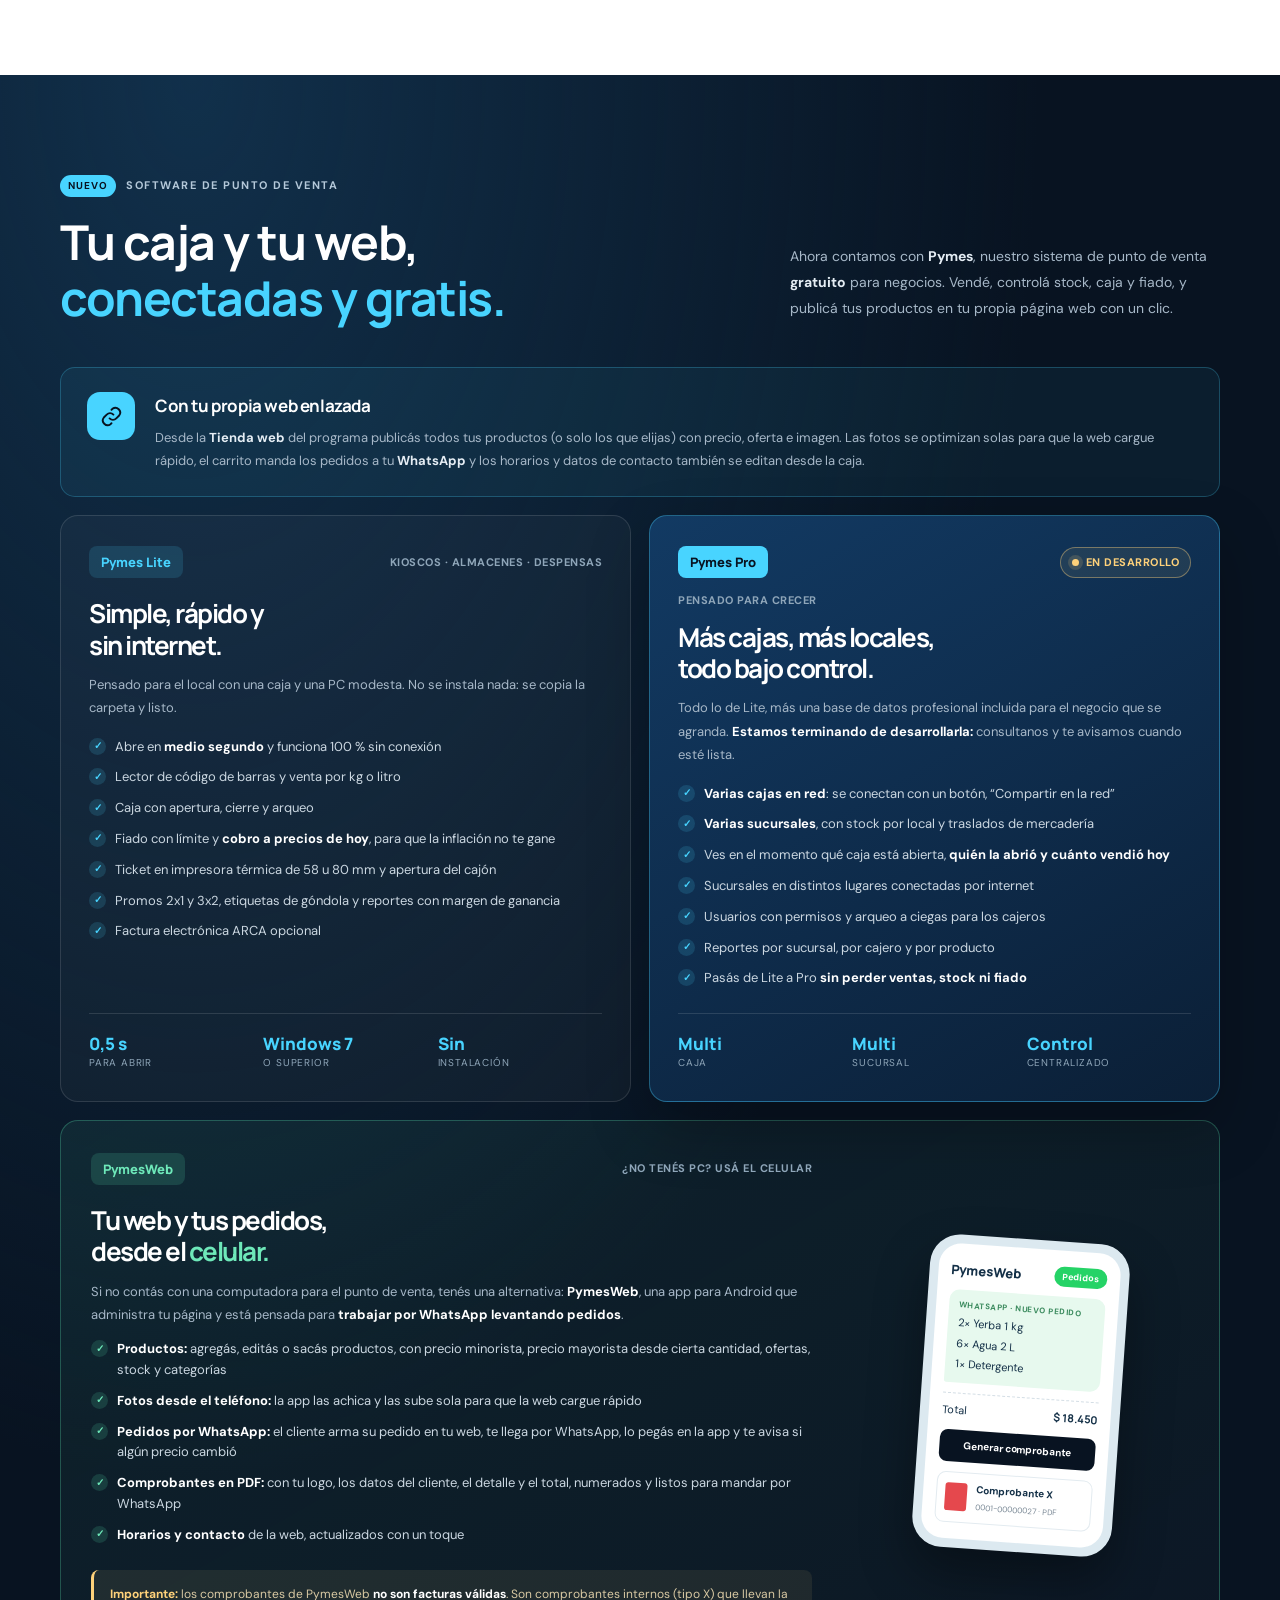
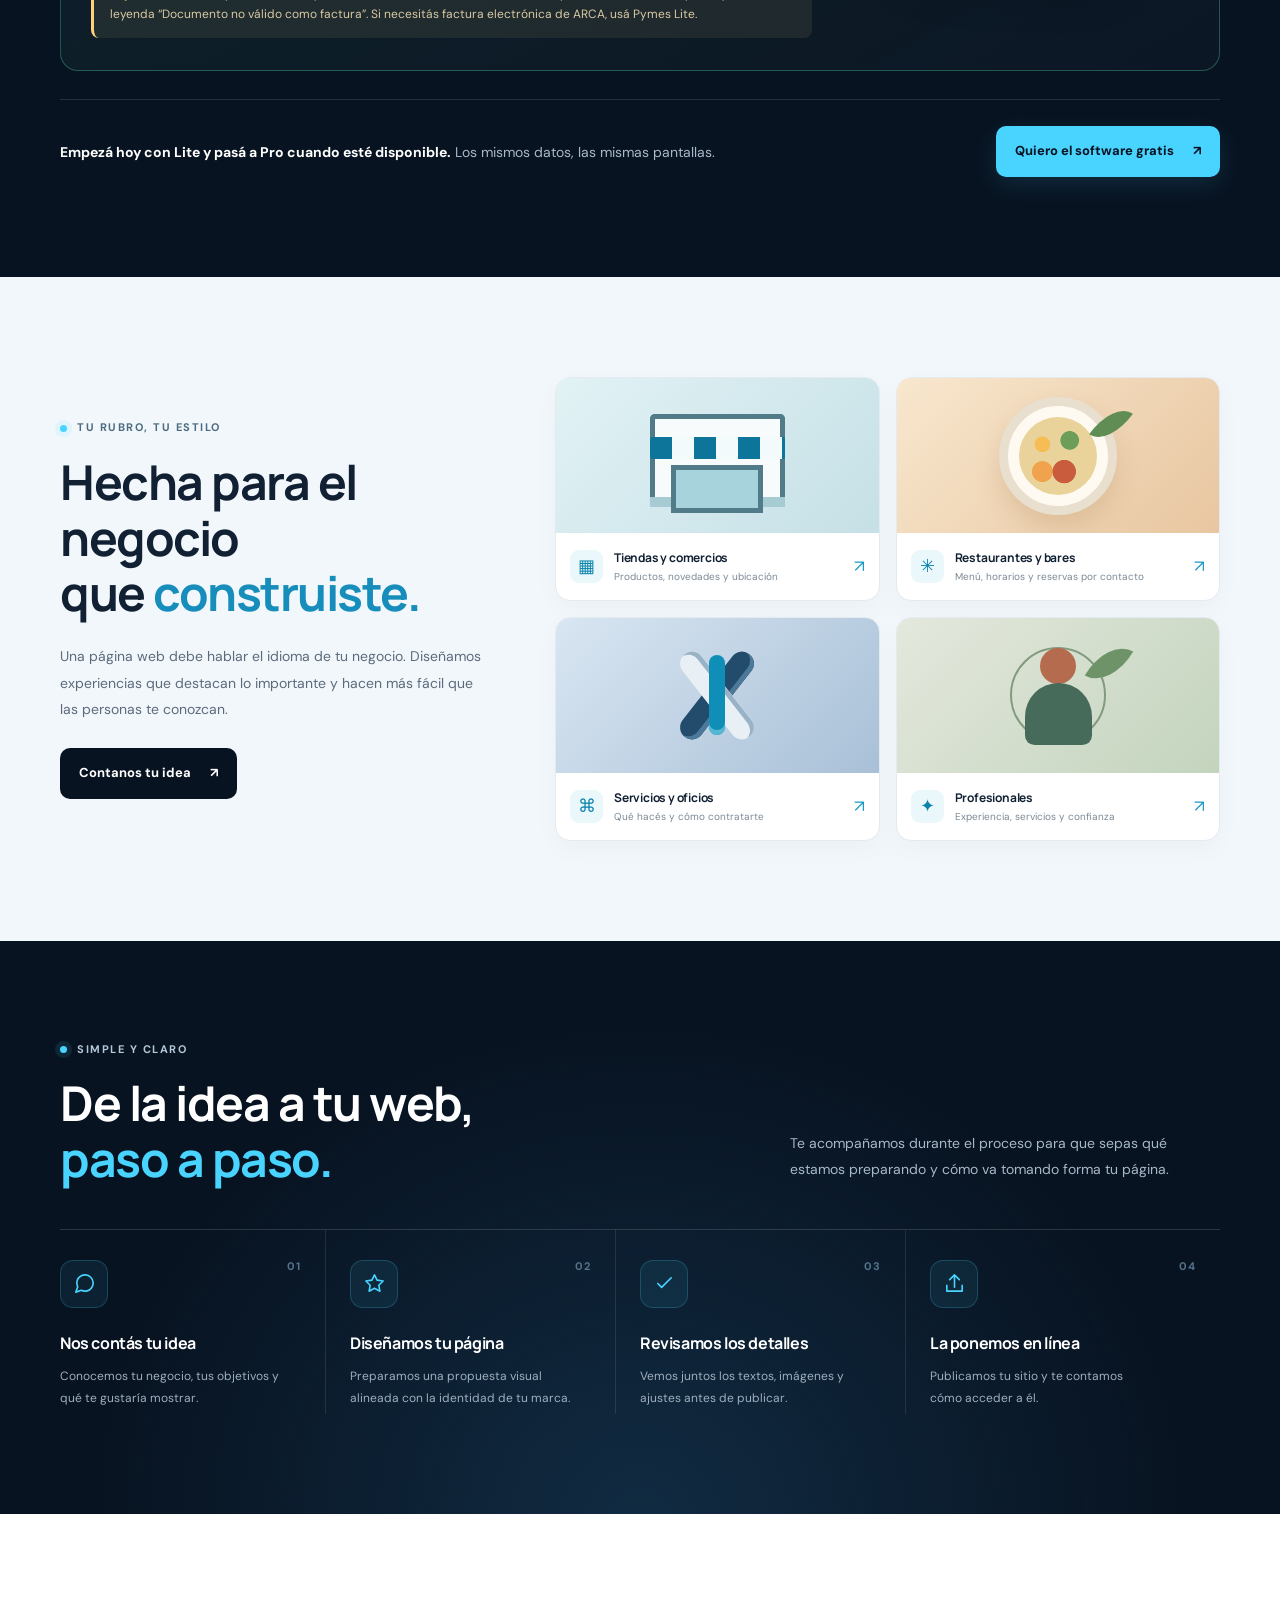
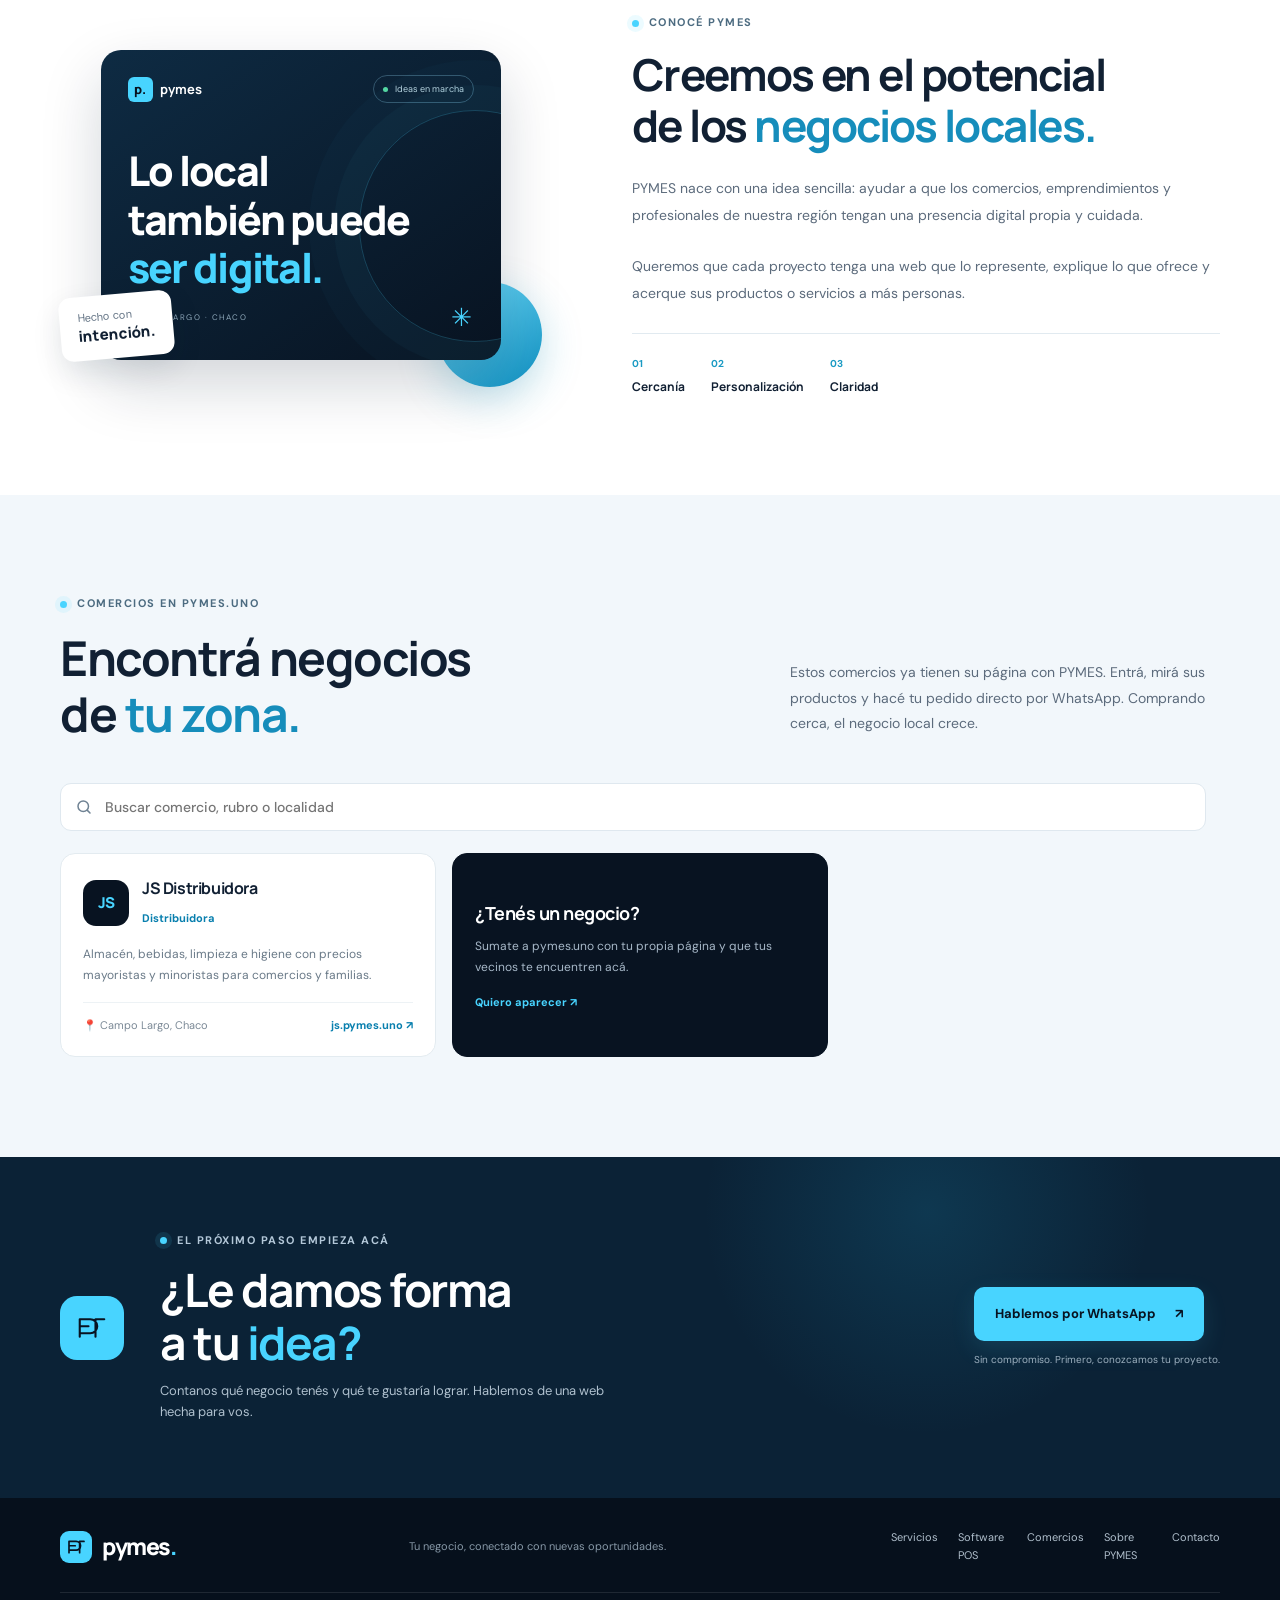
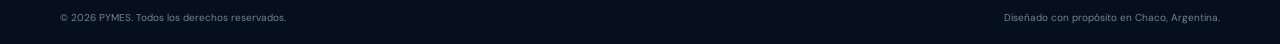
==== commit c5a965bb: "Add files via upload" ====
--- a/index.html
+++ b/index.html
@@ -28,6 +28,8 @@
       </button>
       <nav class="site-nav" id="site-nav" aria-label="Navegación principal">
         <a href="#servicios">Servicios</a>
+        <a href="#software">Software POS</a>
+        <a href="#comercios">Comercios</a>
         <a href="#rubros">Para tu rubro</a>
         <a href="#proceso">Cómo trabajamos</a>
         <a href="#nosotros">Nosotros</a>
@@ -46,7 +48,7 @@
           <p class="hero-lead">Creamos páginas web personalizadas para comercios, emprendimientos y profesionales de Campo Largo y toda la región.</p>
           <div class="hero-actions">
             <a class="button button-primary" href="#contacto">Quiero mi página web <span aria-hidden="true">↗</span></a>
-            <a class="button button-ghost" href="#servicios">Descubrir servicios <span aria-hidden="true">↓</span></a>
+            <a class="button button-ghost" href="#comercios">Ver comercios en pymes.uno <span aria-hidden="true">↓</span></a>
           </div>
           <div class="hero-proof">
             <span class="proof-icon"><svg viewBox="0 0 24 24" aria-hidden="true"><path d="m5 12 4 4L19 6"/></svg></span>
@@ -98,6 +100,85 @@
       </div>
     </section>
 
+    <section class="section section-dark pos-section" id="software">
+      <div class="container">
+        <div class="section-heading section-heading-dark">
+          <div><div class="eyebrow"><span class="pos-new">Nuevo</span> Software de punto de venta</div><h2>Tu caja y tu web,<br><span>conectadas y gratis.</span></h2></div>
+          <p>Ahora contamos con <strong>Pymes</strong>, nuestro sistema de punto de venta <strong>gratuito</strong> para negocios. Vendé, controlá stock, caja y fiado, y publicá tus productos en tu propia página web con un clic.</p>
+        </div>
+
+        <div class="pos-link">
+          <div class="pos-link-icon"><svg viewBox="0 0 24 24" aria-hidden="true"><path d="M10 14a5 5 0 0 0 7 0l3-3a5 5 0 0 0-7-7l-1 1M14 10a5 5 0 0 0-7 0l-3 3a5 5 0 0 0 7 7l1-1"/></svg></div>
+          <div><h3>Con tu propia web enlazada</h3><p>Desde la <strong>Tienda web</strong> del programa publicás todos tus productos (o solo los que elijas) con precio, oferta e imagen. Las fotos se optimizan solas para que la web cargue rápido, el carrito manda los pedidos a tu <strong>WhatsApp</strong> y los horarios y datos de contacto también se editan desde la caja.</p></div>
+        </div>
+
+        <div class="pos-grid">
+          <article class="pos-card">
+            <div class="pos-card-top"><span class="pos-badge">Pymes Lite</span><span class="pos-for">Kioscos · almacenes · despensas</span></div>
+            <h3>Simple, rápido y<br>sin internet.</h3>
+            <p class="pos-lead">Pensado para el local con una caja y una PC modesta. No se instala nada: se copia la carpeta y listo.</p>
+            <ul class="pos-list">
+              <li>Abre en <strong>medio segundo</strong> y funciona 100&nbsp;% sin conexión</li>
+              <li>Lector de código de barras y venta por kg o litro</li>
+              <li>Caja con apertura, cierre y arqueo</li>
+              <li>Fiado con límite y <strong>cobro a precios de hoy</strong>, para que la inflación no te gane</li>
+              <li>Ticket en impresora térmica de 58 u 80&nbsp;mm y apertura del cajón</li>
+              <li>Promos 2x1 y 3x2, etiquetas de góndola y reportes con margen de ganancia</li>
+              <li>Factura electrónica ARCA opcional</li>
+            </ul>
+            <div class="pos-specs"><div><b>0,5&nbsp;s</b><span>para abrir</span></div><div><b>Windows&nbsp;7</b><span>o superior</span></div><div><b>Sin</b><span>instalación</span></div></div>
+          </article>
+
+          <article class="pos-card pos-card-pro">
+            <div class="pos-card-top"><span class="pos-badge">Pymes Pro</span><span class="pos-dev"><i></i> En desarrollo</span></div>
+            <span class="pos-for pos-for-sub">Pensado para crecer</span>
+            <h3>Más cajas, más locales,<br>todo bajo control.</h3>
+            <p class="pos-lead">Todo lo de Lite, más una base de datos profesional incluida para el negocio que se agranda. <strong>Estamos terminando de desarrollarla:</strong> consultanos y te avisamos cuando esté lista.</p>
+            <ul class="pos-list">
+              <li><strong>Varias cajas en red</strong>: se conectan con un botón, “Compartir en la red”</li>
+              <li><strong>Varias sucursales</strong>, con stock por local y traslados de mercadería</li>
+              <li>Ves en el momento qué caja está abierta, <strong>quién la abrió y cuánto vendió hoy</strong></li>
+              <li>Sucursales en distintos lugares conectadas por internet</li>
+              <li>Usuarios con permisos y arqueo a ciegas para los cajeros</li>
+              <li>Reportes por sucursal, por cajero y por producto</li>
+              <li>Pasás de Lite a Pro <strong>sin perder ventas, stock ni fiado</strong></li>
+            </ul>
+            <div class="pos-specs"><div><b>Multi</b><span>caja</span></div><div><b>Multi</b><span>sucursal</span></div><div><b>Control</b><span>centralizado</span></div></div>
+          </article>
+        </div>
+
+        <article class="pw-card">
+          <div class="pw-copy">
+            <div class="pos-card-top"><span class="pos-badge pw-badge">PymesWeb</span><span class="pos-for">¿No tenés PC? Usá el celular</span></div>
+            <h3>Tu web y tus pedidos,<br>desde el <span>celular.</span></h3>
+            <p class="pos-lead">Si no contás con una computadora para el punto de venta, tenés una alternativa: <strong>PymesWeb</strong>, una app para Android que administra tu página y está pensada para <strong>trabajar por WhatsApp levantando pedidos</strong>.</p>
+            <ul class="pos-list pw-list">
+              <li><strong>Productos:</strong> agregás, editás o sacás productos, con precio minorista, precio mayorista desde cierta cantidad, ofertas, stock y categorías</li>
+              <li><strong>Fotos desde el teléfono:</strong> la app las achica y las sube sola para que la web cargue rápido</li>
+              <li><strong>Pedidos por WhatsApp:</strong> el cliente arma su pedido en tu web, te llega por WhatsApp, lo pegás en la app y te avisa si algún precio cambió</li>
+              <li><strong>Comprobantes en PDF:</strong> con tu logo, los datos del cliente, el detalle y el total, numerados y listos para mandar por WhatsApp</li>
+              <li><strong>Horarios y contacto</strong> de la web, actualizados con un toque</li>
+            </ul>
+            <p class="pw-note"><b>Importante:</b> los comprobantes de PymesWeb <strong>no son facturas válidas</strong>. Son comprobantes internos (tipo X) que llevan la leyenda “Documento no válido como factura”. Si necesitás factura electrónica de ARCA, usá Pymes Lite.</p>
+          </div>
+          <div class="pw-phone" aria-hidden="true">
+            <div class="pw-screen">
+              <div class="pw-bar"><b>PymesWeb</b><span>Pedidos</span></div>
+              <div class="pw-msg"><small>WhatsApp · nuevo pedido</small><span>2× Yerba 1 kg</span><span>6× Agua 2 L</span><span>1× Detergente</span></div>
+              <div class="pw-row"><span>Total</span><b>$ 18.450</b></div>
+              <div class="pw-btn">Generar comprobante</div>
+              <div class="pw-pdf"><i></i><div><b>Comprobante X</b><small>0001-00000027 · PDF</small></div></div>
+            </div>
+          </div>
+        </article>
+
+        <div class="pos-cta">
+          <p><strong>Empezá hoy con Lite y pasá a Pro cuando esté disponible.</strong> Los mismos datos, las mismas pantallas.</p>
+          <a class="button button-primary" id="whatsapp-pos" href="https://wa.me/5490000000000" target="_blank" rel="noopener noreferrer">Quiero el software gratis <span aria-hidden="true">↗</span></a>
+        </div>
+      </div>
+    </section>
+
     <section class="section section-pale" id="rubros">
       <div class="container industries-layout">
         <div class="industries-copy"><div class="eyebrow eyebrow-light"><span class="eyebrow-dot"></span> Tu rubro, tu estilo</div><h2>Hecha para el negocio<br>que <span>construiste.</span></h2><p>Una página web debe hablar el idioma de tu negocio. Diseñamos experiencias que destacan lo importante y hacen más fácil que las personas te conozcan.</p><a class="button button-dark" href="#contacto">Contanos tu idea <span>↗</span></a></div>
@@ -129,17 +210,33 @@
       </div>
     </section>
 
+    <section class="section section-pale" id="comercios">
+      <div class="container">
+        <div class="section-heading">
+          <div><div class="eyebrow eyebrow-light"><span class="eyebrow-dot"></span> Comercios en pymes.uno</div><h2>Encontrá negocios<br>de <span>tu zona.</span></h2></div>
+          <p>Estos comercios ya tienen su página con PYMES. Entrá, mirá sus productos y hacé tu pedido directo por WhatsApp. Comprando cerca, el negocio local crece.</p>
+        </div>
+        <div class="dir-tools">
+          <label class="dir-search"><svg viewBox="0 0 24 24" aria-hidden="true"><circle cx="11" cy="11" r="7"/><path d="m20 20-3.5-3.5"/></svg><input type="search" id="dir-buscar" placeholder="Buscar comercio, rubro o localidad" aria-label="Buscar comercio"></label>
+          <div class="dir-filters" id="dir-filtros" role="group" aria-label="Filtrar por rubro"></div>
+        </div>
+        <div class="dir-grid" id="dir-lista" aria-live="polite"></div>
+        <p class="dir-empty" id="dir-vacio" hidden>No encontramos comercios con esa búsqueda.</p>
+      </div>
+    </section>
+
     <section class="cta-section" id="contacto">
       <div class="cta-glow"></div><div class="container cta-inner"><div class="cta-symbol"><svg viewBox="0 0 48 48" aria-hidden="true"><path d="M10 34V14h12a8 8 0 0 1 0 16H10m0-8h10M28 34V14h10"/></svg></div><div class="cta-copy"><div class="eyebrow"><span class="eyebrow-dot"></span> El próximo paso empieza acá</div><h2>¿Le damos forma<br>a tu <span>idea?</span></h2><p>Contanos qué negocio tenés y qué te gustaría lograr. Hablemos de una web hecha para vos.</p></div><div class="cta-action"><a class="button button-primary button-large" id="whatsapp-cta" href="https://wa.me/5490000000000" target="_blank" rel="noopener noreferrer">Hablemos por WhatsApp <span>↗</span></a><small>Sin compromiso. Primero, conozcamos tu proyecto.</small></div></div>
     </section>
   </main>
 
   <footer class="site-footer">
-    <div class="container footer-main"><a class="brand footer-brand" href="#inicio"><span class="brand-mark" aria-hidden="true"><svg viewBox="0 0 40 40"><path d="M8 29V11h11.5a7 7 0 0 1 0 14H8m0-7h10" /><path d="M25 29V11h7" /></svg></span><span class="brand-name">pymes<span>.</span></span></a><p>Tu negocio, conectado con nuevas oportunidades.</p><nav aria-label="Enlaces del pie de página"><a href="#servicios">Servicios</a><a href="#nosotros">Sobre PYMES</a><a href="#contacto">Contacto</a></nav></div>
+    <div class="container footer-main"><a class="brand footer-brand" href="#inicio"><span class="brand-mark" aria-hidden="true"><svg viewBox="0 0 40 40"><path d="M8 29V11h11.5a7 7 0 0 1 0 14H8m0-7h10" /><path d="M25 29V11h7" /></svg></span><span class="brand-name">pymes<span>.</span></span></a><p>Tu negocio, conectado con nuevas oportunidades.</p><nav aria-label="Enlaces del pie de página"><a href="#servicios">Servicios</a><a href="#software">Software POS</a><a href="#comercios">Comercios</a><a href="#nosotros">Sobre PYMES</a><a href="#contacto">Contacto</a></nav></div>
     <div class="container footer-bottom"><span>© <span id="year">2026</span> PYMES. Todos los derechos reservados.</span><span>Diseñado con propósito en Chaco, Argentina.</span></div>
   </footer>
 
   <a class="whatsapp-float" id="whatsapp-float" href="https://wa.me/5490000000000" target="_blank" rel="noopener noreferrer" aria-label="Contactar a PYMES por WhatsApp"><svg viewBox="0 0 24 24" aria-hidden="true"><path d="M20.5 3.5A11.8 11.8 0 0 0 12.1 0C5.6 0 .3 5.3.3 11.8c0 2.1.6 4.1 1.6 5.9L0 24l6.5-1.7a11.8 11.8 0 0 0 5.6 1.4h.1c6.5 0 11.8-5.3 11.8-11.8 0-3.2-1.2-6.2-3.5-8.4ZM12.1 21.7a9.8 9.8 0 0 1-5-1.4l-.4-.2-3.9 1 1-3.8-.3-.4a9.7 9.7 0 0 1-1.5-5.2c0-5.4 4.4-9.8 9.8-9.8 2.6 0 5.1 1 6.9 2.9a9.7 9.7 0 0 1 2.9 6.9c0 5.4-4.4 9.8-9.8 9.8Zm5.4-7.3c-.3-.2-1.8-.9-2.1-1-.3-.1-.5-.2-.7.2-.2.3-.8 1-1 1.2-.2.2-.4.2-.7.1-.3-.2-1.3-.5-2.4-1.5-.9-.8-1.5-1.8-1.7-2.1-.2-.3 0-.5.1-.6l.5-.6c.2-.2.2-.3.3-.5.1-.2 0-.4 0-.6-.1-.2-.7-1.7-1-2.3-.2-.6-.5-.5-.7-.5H7.5c-.2 0-.6.1-.9.4-.3.3-1.2 1.1-1.2 2.6s1.2 3 1.4 3.2c.2.2 2.3 3.5 5.6 4.9.8.3 1.4.5 1.9.6.8.2 1.5.2 2 .1.6-.1 1.8-.7 2-1.4.2-.7.2-1.3.2-1.4-.1-.1-.3-.2-.6-.4Z"/></svg></a>
+  <script src="comercios.js"></script>
   <script src="script.js"></script>
 </body>
 </html>
--- a/styles.css
+++ b/styles.css
@@ -1,7 +1,10 @@
 /* PYMES — estilos principales. Personalizá los colores desde :root. */
 :root{--navy:#081321;--navy-2:#0d1d30;--navy-3:#132940;--cyan:#48d4ff;--cyan-2:#7de2ff;--blue:#0b91c8;--ink:#112033;--muted:#5c6b7c;--pale:#f2f7fb;--line:#dfe8ef;--white:#fff;--radius:20px;--shadow:0 24px 70px rgba(9,28,48,.12)}
 *{box-sizing:border-box}html{scroll-behavior:smooth;scroll-padding-top:92px}body{margin:0;font-family:"DM Sans",sans-serif;color:var(--ink);background:#fff;line-height:1.6;-webkit-font-smoothing:antialiased}body.menu-open{overflow:hidden}a{color:inherit;text-decoration:none}button{font:inherit}.container{width:min(1160px,calc(100% - 48px));margin-inline:auto}.skip-link{position:absolute;left:-999px;top:10px;z-index:100;background:white;padding:10px}.skip-link:focus{left:10px}.site-header{height:82px;position:sticky;top:0;z-index:50;background:rgba(8,19,33,.94);backdrop-filter:blur(18px);border-bottom:1px solid rgba(255,255,255,.08)}.nav-wrap{height:100%;display:flex;align-items:center;justify-content:space-between}.brand{display:inline-flex;align-items:center;gap:10px;color:white}.brand-mark{display:grid;place-items:center;width:38px;height:38px;background:var(--cyan);border-radius:12px}.brand-mark svg{width:30px;height:30px;fill:none;stroke:var(--navy);stroke-width:2.7;stroke-linecap:round;stroke-linejoin:round}.brand-name{font:800 27px/1 Manrope,sans-serif;letter-spacing:-1.5px}.brand-name span{color:var(--cyan)}.site-nav{display:flex;align-items:center;gap:31px;color:#c2ccd7;font-size:13px;font-weight:600}.site-nav a:not(.nav-cta):hover,.site-footer nav a:hover{color:var(--cyan)}.nav-cta{background:var(--cyan);color:var(--navy);padding:12px 17px;border-radius:9px;font-weight:700}.nav-cta span{margin-left:9px}.menu-toggle{display:none;background:none;border:0;color:white}.hero{position:relative;overflow:hidden;background:radial-gradient(ellipse at 77% 43%,#122e4a 0,transparent 45%),var(--navy);color:white;padding:82px 0 0}.hero-glow{position:absolute;pointer-events:none;border-radius:50%;filter:blur(1px)}.glow-one{width:350px;height:350px;right:4%;top:5%;background:radial-gradient(circle,rgba(33,172,227,.13),transparent 70%)}.glow-two{width:240px;height:240px;left:-120px;bottom:10%;background:radial-gradient(circle,rgba(72,212,255,.08),transparent 70%)}.hero-grid{position:relative;display:grid;grid-template-columns:1.04fr .96fr;gap:40px;align-items:center;min-height:480px}.hero-copy{padding-bottom:44px;position:relative;z-index:2}.eyebrow{display:flex;align-items:center;gap:10px;color:#b4c8d9;font-size:11px;font-weight:700;letter-spacing:1.5px;text-transform:uppercase}.eyebrow-dot{width:7px;height:7px;border-radius:50%;background:var(--cyan);box-shadow:0 0 0 5px rgba(72,212,255,.1)}h1,h2,h3,p{margin-top:0}h1,h2,h3{font-family:Manrope,sans-serif;letter-spacing:-1.5px}h1{font-size:clamp(42px,5.2vw,66px);line-height:1.12;margin:25px 0 20px;font-weight:800}h1 span,h2 span{color:var(--cyan)}.hero-lead{max-width:515px;color:#b6c5d4;font-size:17px;line-height:1.8;margin-bottom:29px}.hero-actions{display:flex;gap:12px;flex-wrap:wrap}.button{display:inline-flex;align-items:center;justify-content:center;gap:19px;padding:15px 19px;border-radius:10px;font-size:13px;font-weight:700;transition:transform .2s,background .2s;cursor:pointer}.button:hover{transform:translateY(-2px)}.button-primary{background:var(--cyan);color:var(--navy);box-shadow:0 8px 25px rgba(72,212,255,.12)}.button-primary:hover{background:var(--cyan-2)}.button-ghost{border:1px solid rgba(255,255,255,.2);color:#e0e8ef}.button-ghost:hover{background:rgba(255,255,255,.06)}.hero-proof{display:flex;align-items:center;gap:11px;margin-top:31px}.proof-icon{width:25px;height:25px;border:1px solid rgba(72,212,255,.4);border-radius:50%;display:grid;place-items:center;color:var(--cyan)}.proof-icon svg{width:14px;height:14px;fill:none;stroke:currentColor;stroke-width:2.5;stroke-linecap:round;stroke-linejoin:round}.hero-proof p{margin:0;color:#9aabba;font-size:12px}.hero-proof strong{color:#e5edf4}.hero-art{position:relative;height:425px;display:flex;align-items:center;justify-content:center}.orbit{position:absolute;border:1px solid rgba(89,192,231,.12);border-radius:50%;transform:rotate(-20deg)}.orbit-a{width:430px;height:290px}.orbit-b{width:500px;height:340px;transform:rotate(30deg)}.browser-card{position:relative;width:min(390px,85%);z-index:2;background:#e8f1f6;border:1px solid rgba(255,255,255,.45);border-radius:13px;overflow:hidden;box-shadow:0 30px 80px rgba(0,0,0,.28);transform:rotate(-3deg)}.browser-top{height:32px;display:flex;align-items:center;gap:12px;padding:0 12px;background:#d6e3eb}.browser-dots{display:flex;gap:4px}.browser-dots i{width:6px;height:6px;background:#94a8b7;border-radius:50%}.browser-address{flex:1;text-align:center;background:#edf3f7;border-radius:5px;color:#9aaab6;font-size:7px;padding:3px}.browser-menu{font-size:10px;color:#8295a3}.mock-site{background:#fff;min-height:255px;color:#10273a;position:relative;overflow:hidden}.mock-nav{height:39px;display:flex;align-items:center;justify-content:space-between;padding:0 18px;border-bottom:1px solid #edf1f4}.mock-logo{font-size:8px;font-weight:800;letter-spacing:1px}.mock-logo span{color:#2688a8}.mock-links{font-size:5px;color:#778997}.mock-content{padding:30px 0 25px 23px;position:relative;z-index:2;width:65%}.mock-kicker{font-size:6px;letter-spacing:1.5px;color:#288eae;font-weight:800}.mock-title{font:800 25px/1.05 Manrope,sans-serif;letter-spacing:-1px;margin:9px 0}.mock-lines i{display:block;width:90px;height:3px;background:#dce6ec;border-radius:2px;margin:5px 0}.mock-lines i+ i{width:65px}.mock-btn{width:70px;height:18px;background:#0e2b43;border-radius:4px;margin-top:14px}.mock-photo{position:absolute;right:0;top:48px;width:43%;height:180px;background:linear-gradient(145deg,#b7d8dc,#e4d3b3);overflow:hidden}.photo-sun{position:absolute;right:20px;top:22px;width:36px;height:36px;border-radius:50%;background:#f3c879}.photo-hill{position:absolute;bottom:-20px;width:130px;height:120px;border-radius:50% 50% 0 0;transform:rotate(-20deg)}.hill-a{left:-30px;background:#5d9d9b}.hill-b{right:-45px;background:#356d79;transform:rotate(25deg)}.mock-bottom{display:flex;gap:6px;padding:10px 18px;background:#f6f9fb}.mock-bottom span{height:17px;flex:1;background:#e4edf2;border-radius:3px}.phone-card{position:absolute;z-index:3;right:3%;bottom:29px;width:106px;height:205px;border:4px solid #dce9f0;border-radius:20px;background:#dce9f0;box-shadow:0 20px 40px #020a12aa;transform:rotate(7deg)}.phone-speaker{position:absolute;top:4px;left:35px;width:28px;height:4px;border-radius:4px;background:#718391;z-index:3}.phone-screen{height:100%;border-radius:14px;overflow:hidden;background:white;padding:20px 8px 8px;color:#143047}.phone-brand{font-size:6px;font-weight:800;letter-spacing:.5px}.phone-image{height:68px;margin-top:8px;border-radius:4px;background:linear-gradient(145deg,#b4d9dc,#e6c88f);position:relative}.phone-image:after{content:"";position:absolute;width:70px;height:55px;bottom:-10px;right:-5px;background:#4b898a;clip-path:polygon(0 100%,55% 0,100% 100%)}.phone-line{height:4px;width:68%;background:#dce6eb;border-radius:3px;margin-top:6px}.phone-line.long{width:90%;margin-top:11px}.phone-button{height:12px;width:55%;background:#102c44;border-radius:3px;margin-top:9px}.phone-row{display:flex;gap:5px;margin-top:12px}.phone-row i{height:20px;flex:1;background:#edf3f5;border-radius:3px}.float-chip{position:absolute;z-index:4;display:flex;align-items:center;gap:8px;border:1px solid rgba(255,255,255,.12);background:rgba(16,37,57,.9);backdrop-filter:blur(12px);padding:10px 13px;border-radius:10px;font-size:10px;color:#e3edf5;box-shadow:0 10px 35px #0002}.chip-top{top:38px;left:0}.chip-bottom{bottom:37px;left:1%}.chip-dot{width:7px;height:7px;border-radius:50%;background:#56e0ad;box-shadow:0 0 0 4px #56e0ad20}.chip-check{display:grid;place-items:center;background:#48d4ff;color:#081321;border-radius:50%;width:17px;height:17px;font-weight:800}.hero-bottom{position:relative;display:flex;align-items:center;gap:28px;padding:24px 0 25px;border-top:1px solid rgba(255,255,255,.1);font-size:10px;letter-spacing:1.3px;color:#8498aa}.hero-bottom>span{font-weight:700}.hero-categories{display:flex;gap:13px;align-items:center;flex-wrap:wrap;letter-spacing:0;color:#c1ced9;font-size:12px}.hero-categories b{color:var(--cyan)}.trust-strip{border-bottom:1px solid #eaf0f4;background:#fff}.trust-inner{display:grid;grid-template-columns:repeat(3,1fr);padding:25px 0;gap:20px}.trust-item{display:flex;align-items:center;gap:13px;padding-left:24px;border-right:1px solid #e8eef2}.trust-item:first-child{padding-left:0}.trust-item:last-child{border:0}.trust-icon{width:38px;height:38px;display:grid;place-items:center;border-radius:11px;background:#e9f8fd;color:#087ba8;font-size:24px}.trust-item strong,.trust-item small{display:block}.trust-item strong{font:700 12px Manrope,sans-serif}.trust-item small{font-size:10px;color:#7b8996;margin-top:3px}.section{padding:100px 0}.section-light{background:#fff}.section-pale{background:var(--pale)}.section-heading{display:flex;align-items:flex-end;justify-content:space-between;gap:45px;margin-bottom:42px}.eyebrow-light{color:#4c6b80}.section-heading h2,.industries-copy h2,.about-copy h2{font-size:clamp(34px,4vw,48px);line-height:1.16;margin:17px 0 0}.section-heading h2 span,.industries-copy h2 span,.about-copy h2 span{color:#168dbb}.section-heading>p{max-width:430px;color:var(--muted);font-size:14px;line-height:1.85;margin-bottom:4px}.service-grid{display:grid;grid-template-columns:repeat(4,1fr);gap:16px}.service-card{position:relative;min-height:292px;padding:26px 22px;border:1px solid #e3ebf0;border-radius:15px;background:white;transition:transform .25s,box-shadow .25s,border-color .25s}.service-card:hover{transform:translateY(-5px);box-shadow:var(--shadow);border-color:#c3eaf7}.service-featured{background:var(--navy);color:white;border-color:var(--navy)}.service-number{position:absolute;right:22px;top:21px;color:#a9b8c4;font-size:10px;font-weight:700;letter-spacing:1px}.service-featured .service-number{color:#64869d}.service-icon{display:grid;place-items:center;width:48px;height:48px;background:#e9f8fd;border-radius:13px;margin-bottom:23px;color:#087fae}.service-featured .service-icon{background:rgba(72,212,255,.15);color:var(--cyan)}.service-icon svg{width:23px;height:23px;fill:none;stroke:currentColor;stroke-width:1.6;stroke-linecap:round;stroke-linejoin:round}.service-card h3{font-size:17px;line-height:1.35;letter-spacing:-.5px;margin-bottom:11px}.service-card p{font-size:12px;line-height:1.8;color:#6a7a88;margin-bottom:20px}.service-featured p{color:#a7b8c8}.text-link{display:inline-flex;gap:8px;align-items:center;color:#087fae;font-size:11px;font-weight:700}.service-featured .text-link{color:var(--cyan)}.text-link span{font-size:15px}.small-note{font-size:12px;color:#748493;margin:22px 0 0}.industries-layout{display:grid;grid-template-columns:.78fr 1.22fr;gap:70px;align-items:center}.industries-copy h2{margin-bottom:22px}.industries-copy>p,.about-copy>p{color:var(--muted);font-size:14px;line-height:1.9;margin-bottom:25px}.button-dark{background:var(--navy);color:white}.button-dark:hover{background:#17344d}.industry-grid{display:grid;grid-template-columns:repeat(2,1fr);gap:16px}.industry-card{overflow:hidden;background:white;border:1px solid #e3ebf0;border-radius:15px;box-shadow:0 8px 25px rgba(11,35,54,.03)}.industry-art{height:155px;position:relative;overflow:hidden;display:grid;place-items:center}.art-store{background:linear-gradient(135deg,#e2f2f5,#c5e0e6)}.art-awning{position:absolute;width:135px;height:83px;top:36px;background:#f7fbfc;border:5px solid #527b8a;border-bottom:0;border-radius:5px 5px 0 0;box-shadow:0 10px 0 #a6cbd2}.art-awning:before{content:"";position:absolute;left:-5px;right:-5px;top:18px;height:22px;background:repeating-linear-gradient(90deg,#0e759a 0 22px,#f3fafc 22px 44px);border-radius:2px}.art-window{position:absolute;width:92px;height:48px;top:87px;background:#a7d4dc;border:5px solid #527b8a}.art-food{background:linear-gradient(135deg,#f8e7ce,#e8c6a0)}.plate{width:118px;height:118px;background:#fffaf1;border:9px solid #e8dfce;border-radius:50%;box-shadow:0 12px 25px #9a6a3d30}.plate-food{position:absolute;width:78px;height:78px;border-radius:50%;background:radial-gradient(circle at 30% 35%,#f6bd54 0 10%,transparent 11%),radial-gradient(circle at 65% 30%,#6c9d59 0 12%,transparent 13%),radial-gradient(circle at 58% 70%,#c85c3c 0 16%,transparent 17%),radial-gradient(circle at 30% 70%,#f0a34c 0 13%,transparent 14%),#e9d39a}.food-leaf{position:absolute;width:24px;height:42px;border-radius:100% 0 100% 0;background:#5f8d54;transform:rotate(35deg);top:25px;right:calc(50% - 65px)}.art-tools{background:linear-gradient(135deg,#d9e6f2,#a8c0d7)}.tool-shape{position:absolute;width:24px;height:105px;border-radius:12px;background:#234c6c;box-shadow:inset -5px 0 #4c7899}.tool-one{transform:rotate(38deg)}.tool-two{transform:rotate(-38deg);background:#e8f0f5;box-shadow:inset -5px 0 #9ab2c5}.tool-three{width:80px;height:16px;transform:rotate(90deg);background:#0f8fb8;box-shadow:inset -5px 0 #54b8d5}.art-wellness{background:linear-gradient(135deg,#e4e8dd,#c3d4bd)}.wellness-circle{width:96px;height:96px;border:2px solid #829a7d;border-radius:50%;position:absolute}.wellness-person{position:absolute;width:36px;height:36px;background:#b56c4e;border-radius:50%;top:30px;left:calc(50% - 18px)}.wellness-person:after{content:"";position:absolute;width:67px;height:62px;top:35px;left:-15px;background:#476b5b;border-radius:35px 35px 10px 10px}.wellness-leaf{position:absolute;width:30px;height:45px;border-radius:100% 0 100% 0;background:#6e9369;right:calc(50% - 66px);top:23px;transform:rotate(30deg)}.industry-label{display:flex;align-items:center;gap:11px;padding:15px 14px}.industry-emoji{display:grid;place-items:center;flex-shrink:0;width:33px;height:33px;background:#eaf7fb;border-radius:9px;color:#0b83ad;font-size:18px}.industry-label>div{flex:1}.industry-label h3{font-size:12px;letter-spacing:-.2px;margin:0 0 3px}.industry-label p{font-size:10px;color:#7b8996;line-height:1.45;margin:0}.industry-arrow{color:#1b9bc4;font-size:17px}.section-dark{background:var(--navy);color:white}.process-section{position:relative;overflow:hidden;background:radial-gradient(ellipse at 50% 100%,#112b42 0,transparent 60%),var(--navy)}.section-heading-dark h2 span{color:var(--cyan)}.section-heading-dark>p{color:#a7b8c8}.process-grid{display:grid;grid-template-columns:repeat(4,1fr);gap:0;border-top:1px solid rgba(255,255,255,.14)}.process-step{position:relative;padding:30px 24px 5px 0;border-right:1px solid rgba(255,255,255,.1);margin-right:24px}.process-step:last-child{border:0;margin-right:0}.step-count{position:absolute;right:24px;top:28px;color:#55738a;font-size:11px;font-weight:700;letter-spacing:1px}.step-icon{display:grid;place-items:center;width:48px;height:48px;border-radius:13px;border:1px solid rgba(72,212,255,.2);background:rgba(72,212,255,.08);color:var(--cyan);margin-bottom:23px}.step-icon svg{width:23px;height:23px;fill:none;stroke:currentColor;stroke-width:1.7;stroke-linecap:round;stroke-linejoin:round}.process-step h3{font-size:16px;letter-spacing:-.4px;margin-bottom:10px}.process-step p{font-size:12px;line-height:1.8;color:#9eafbe;max-width:220px;margin-bottom:0}.about-grid{display:grid;grid-template-columns:.9fr 1.1fr;gap:90px;align-items:center}.about-visual{position:relative;min-height:380px;display:grid;place-items:center}.about-panel{position:relative;z-index:2;width:100%;max-width:400px;min-height:310px;padding:25px 27px;background:linear-gradient(145deg,#0e2b43,#081321);border-radius:20px;color:white;box-shadow:0 25px 60px rgba(9,28,48,.18);overflow:hidden}.about-panel:after{content:"";position:absolute;width:230px;height:230px;right:-90px;top:60px;border:1px solid rgba(72,212,255,.22);border-radius:50%;box-shadow:0 0 0 25px rgba(72,212,255,.03),0 0 0 50px rgba(72,212,255,.025)}.about-panel-top{display:flex;align-items:center;justify-content:space-between}.mini-brand{display:flex;align-items:center;gap:7px;font:700 13px Manrope,sans-serif}.mini-mark{display:grid;place-items:center;background:var(--cyan);color:var(--navy);font-weight:800;border-radius:6px;width:25px;height:25px}.status-pill{font-size:9px;color:#b9d3df;border:1px solid #33566d;padding:6px 9px;border-radius:20px}.status-pill i{display:inline-block;width:5px;height:5px;background:#55d7a0;border-radius:50%;margin-right:5px}.about-big-type{position:relative;z-index:1;font:800 clamp(28px,3.3vw,41px)/1.18 Manrope,sans-serif;letter-spacing:-1.7px;margin-top:43px}.about-big-type span{color:var(--cyan)}.about-bottom{position:absolute;bottom:22px;left:27px;right:27px;display:flex;justify-content:space-between;align-items:center;color:#8da7b9;font-size:8px;letter-spacing:1.5px}.about-star{font-size:25px;color:var(--cyan)}.about-orb{position:absolute;right:0;bottom:8px;width:105px;height:105px;border-radius:50%;background:linear-gradient(145deg,#75e1ff,#0e8fc0);box-shadow:0 12px 40px #1596be40}.about-sticker{position:absolute;z-index:3;left:0;bottom:36px;padding:14px 18px;border-radius:12px;background:white;box-shadow:0 12px 30px #0b23361c;font-size:11px;line-height:1.4;color:#647485;transform:rotate(-5deg)}.about-sticker b{font:800 15px Manrope,sans-serif;color:var(--ink)}.about-copy h2{font-size:clamp(32px,3.5vw,44px);margin:17px 0 24px}.about-values{display:flex;gap:26px;border-top:1px solid #e1eaf0;padding-top:22px;margin-top:27px}.about-values div{display:flex;flex-direction:column;gap:6px}.about-values span{color:#1a9ac3;font-size:10px;font-weight:700}.about-values strong{font:700 12px Manrope,sans-serif}.cta-section{position:relative;overflow:hidden;background:#0b2236;color:white;padding:75px 0}.cta-glow{position:absolute;right:10%;top:-170px;width:450px;height:450px;border-radius:50%;background:radial-gradient(circle,rgba(29,155,200,.18),transparent 70%)}.cta-inner{position:relative;display:grid;grid-template-columns:70px 1fr auto;align-items:center;gap:30px}.cta-symbol{width:64px;height:64px;display:grid;place-items:center;border-radius:17px;background:var(--cyan)}.cta-symbol svg{width:42px;height:42px;fill:none;stroke:var(--navy);stroke-width:2.4;stroke-linecap:round;stroke-linejoin:round}.cta-copy h2{font-size:clamp(34px,4vw,46px);line-height:1.15;margin:14px 0 12px}.cta-copy p{font-size:13px;color:#afc0ce;max-width:470px;margin-bottom:0}.button-large{padding:17px 21px;white-space:nowrap}.cta-action{display:flex;flex-direction:column;align-items:flex-start;gap:11px}.cta-action small{font-size:10px;color:#9db0bf}.site-footer{background:#06101c;color:#b0bfcc;padding:31px 0 18px}.footer-main{display:grid;grid-template-columns:1fr 1.4fr 1fr;align-items:center;gap:20px;padding-bottom:28px}.footer-brand .brand-mark{width:32px;height:32px;border-radius:9px}.footer-brand .brand-mark svg{width:25px}.footer-brand .brand-name{font-size:23px}.footer-main>p{font-size:11px;margin:0;color:#8798a7}.site-footer nav{display:flex;justify-content:flex-end;gap:20px;font-size:11px}.footer-bottom{display:flex;justify-content:space-between;gap:20px;padding-top:17px;border-top:1px solid rgba(255,255,255,.1);font-size:10px;color:#718495}.whatsapp-float{position:fixed;z-index:40;right:22px;bottom:22px;width:53px;height:53px;display:grid;place-items:center;border-radius:50%;background:#25d366;box-shadow:0 8px 25px #08201845;transition:transform .2s}.whatsapp-float:hover{transform:translateY(-3px) scale(1.04)}.whatsapp-float svg{width:26px;height:26px;fill:white}
-@media(max-width:1000px){.site-nav{gap:18px}.hero-grid{gap:20px}.hero-art{transform:scale(.92);transform-origin:center right}.service-grid{grid-template-columns:repeat(2,1fr)}.service-card{min-height:255px}.industries-layout{gap:35px}.about-grid{gap:55px}.cta-inner{grid-template-columns:60px 1fr;gap:22px}.cta-action{grid-column:2;flex-direction:row;align-items:center;flex-wrap:wrap}.cta-action small{width:100%}}
-@media(max-width:760px){.container{width:min(100% - 36px,560px)}.site-header{height:70px}.menu-toggle{display:flex;flex-direction:column;gap:5px;padding:10px;cursor:pointer}.menu-toggle span{width:23px;height:2px;background:#fff;border-radius:2px;transition:transform .2s}.menu-toggle[aria-expanded=true] span:first-child{transform:translateY(7px) rotate(45deg)}.menu-toggle[aria-expanded=true] span:nth-child(2){opacity:0}.menu-toggle[aria-expanded=true] span:last-child{transform:translateY(-7px) rotate(-45deg)}.site-nav{position:absolute;top:69px;left:0;right:0;display:none;flex-direction:column;align-items:stretch;gap:0;padding:12px 22px 22px;background:#081321;border-bottom:1px solid #21364a}.site-nav.is-open{display:flex}.site-nav a:not(.nav-cta){padding:13px 3px;border-bottom:1px solid #1a2d40}.nav-cta{margin-top:13px;text-align:center}.hero{padding-top:56px}.hero-grid{grid-template-columns:1fr;gap:0}.hero-copy{padding-bottom:10px}.hero h1{font-size:clamp(40px,10vw,57px);margin-top:22px}.hero-lead{font-size:15px;max-width:500px}.hero-art{height:340px;transform:none;max-width:500px;width:100%;margin:0 auto}.browser-card{width:78%}.mock-site{min-height:220px}.mock-photo{height:150px}.mock-content{padding-top:25px}.mock-title{font-size:21px}.phone-card{right:4%;bottom:24px;width:90px;height:175px}.phone-image{height:53px}.chip-top{left:2%;top:20px}.chip-bottom{left:3%;bottom:18px}.orbit-a{width:340px;height:240px}.orbit-b{width:380px;height:270px}.hero-bottom{display:block;padding:20px 0}.hero-bottom>span{display:block;margin-bottom:10px}.hero-categories{gap:8px;font-size:11px}.trust-inner{grid-template-columns:1fr;gap:0;padding:8px 0}.trust-item,.trust-item:first-child{padding:15px 0;border-right:0;border-bottom:1px solid #e8eef2}.trust-item:last-child{border-bottom:0}.trust-item small{font-size:11px}.section{padding:70px 0}.section-heading{display:block;margin-bottom:30px}.section-heading>p{margin-top:18px;font-size:13px}.section-heading h2,.industries-copy h2,.about-copy h2{font-size:36px}.service-grid{gap:12px}.service-card{padding:22px 17px;min-height:275px}.service-card h3{font-size:15px}.service-card p{font-size:11px}.service-number{right:15px;top:16px}.service-icon{width:42px;height:42px;margin-bottom:18px}.text-link{font-size:10px}.industries-layout{grid-template-columns:1fr;gap:35px}.industries-copy>p{max-width:500px}.industry-art{height:130px}.industry-label{padding:12px 10px;gap:8px}.industry-label h3{font-size:11px}.industry-label p{font-size:9px}.industry-emoji{width:28px;height:28px}.process-grid{grid-template-columns:repeat(2,1fr);border-top:0;gap:28px 18px}.process-step{margin:0;padding:22px 10px 0 0;border-right:0;border-top:1px solid rgba(255,255,255,.14)}.step-count{top:22px;right:10px}.step-icon{margin-bottom:17px}.process-step h3{font-size:14px}.process-step p{font-size:11px}.about-grid{grid-template-columns:1fr;gap:35px}.about-visual{min-height:320px;max-width:460px;width:100%;margin:auto}.about-panel{min-height:280px}.about-big-type{font-size:36px;margin-top:36px}.about-copy h2{margin-bottom:18px}.about-copy>p{font-size:13px}.about-values{gap:20px}.cta-section{padding:55px 0}.cta-inner{grid-template-columns:48px 1fr;gap:18px}.cta-symbol{width:48px;height:48px;border-radius:13px}.cta-symbol svg{width:32px;height:32px}.cta-copy h2{font-size:35px}.cta-copy .eyebrow{font-size:9px;letter-spacing:1px}.cta-copy p{font-size:12px}.cta-action{grid-column:1/-1;margin-top:7px}.cta-action .button{width:100%;justify-content:space-between}.footer-main{grid-template-columns:1fr;gap:14px}.site-footer nav{justify-content:flex-start;flex-wrap:wrap}.footer-bottom{flex-direction:column;gap:7px}.whatsapp-float{width:49px;height:49px;right:15px;bottom:15px}}
+.pos-section{position:relative;overflow:hidden;background:radial-gradient(ellipse at 15% 0,#11304b 0,transparent 55%),var(--navy)}.section-heading-dark>p strong{color:#e5edf4}.pos-new{background:var(--cyan);color:var(--navy);padding:3px 8px;border-radius:20px;font-size:10px;letter-spacing:1px}.pos-link{display:flex;gap:20px;align-items:flex-start;padding:24px 26px;margin-bottom:18px;border:1px solid rgba(72,212,255,.25);border-radius:15px;background:rgba(72,212,255,.06)}.pos-link-icon{flex-shrink:0;display:grid;place-items:center;width:48px;height:48px;border-radius:13px;background:var(--cyan);color:var(--navy)}.pos-link-icon svg{width:23px;height:23px;fill:none;stroke:currentColor;stroke-width:2;stroke-linecap:round;stroke-linejoin:round}.pos-link h3{font-size:17px;letter-spacing:-.4px;margin-bottom:6px}.pos-link p{font-size:13px;line-height:1.8;color:#a7b8c8;margin:0}.pos-link strong{color:#e5edf4}.pos-grid{display:grid;grid-template-columns:repeat(2,1fr);gap:18px}.pos-card{display:flex;flex-direction:column;padding:30px 28px;border:1px solid rgba(255,255,255,.12);border-radius:18px;background:rgba(255,255,255,.03)}.pos-card-pro{background:linear-gradient(150deg,#123a63,#0b1f36);border-color:rgba(72,212,255,.35);box-shadow:0 25px 60px rgba(0,0,0,.25)}.pos-card-top{display:flex;align-items:center;justify-content:space-between;gap:12px;flex-wrap:wrap;margin-bottom:20px}.pos-badge{font:800 13px Manrope,sans-serif;padding:7px 12px;border-radius:8px;background:rgba(72,212,255,.14);color:var(--cyan)}.pos-card-pro .pos-badge{background:var(--cyan);color:var(--navy)}.pos-for{font-size:11px;font-weight:700;letter-spacing:.5px;color:#8fa6b9;text-transform:uppercase}.pos-dev{display:inline-flex;align-items:center;gap:7px;font-size:11px;font-weight:700;letter-spacing:.5px;text-transform:uppercase;color:#ffd27a;border:1px solid rgba(255,210,122,.4);background:rgba(255,210,122,.08);padding:6px 11px;border-radius:20px}.pos-dev i{width:7px;height:7px;border-radius:50%;background:#ffd27a;box-shadow:0 0 0 4px rgba(255,210,122,.15)}.pos-for-sub{display:block;margin:-6px 0 12px}.pos-lead strong{color:#fff}.pos-card h3{font-size:26px;line-height:1.2;margin-bottom:12px}.pos-lead{font-size:13px;color:#a7b8c8;line-height:1.8}.pos-list{list-style:none;padding:0;margin:4px 0 24px;display:grid;gap:10px}.pos-list li{position:relative;padding-left:26px;font-size:13px;line-height:1.6;color:#cbd7e1}.pos-list li:before{content:"✓";position:absolute;left:0;top:1px;display:grid;place-items:center;width:17px;height:17px;border-radius:50%;background:rgba(72,212,255,.15);color:var(--cyan);font-size:10px;font-weight:800}.pos-list strong{color:#fff}.pos-specs{margin-top:auto;display:grid;grid-template-columns:repeat(3,1fr);border-top:1px solid rgba(255,255,255,.12);padding-top:18px;gap:10px}.pos-specs div{display:flex;flex-direction:column}.pos-specs b{font:800 17px Manrope,sans-serif;color:var(--cyan)}.pos-specs span{font-size:10px;color:#8fa6b9;text-transform:uppercase;letter-spacing:.8px}.pos-cta{display:flex;align-items:center;justify-content:space-between;gap:20px;flex-wrap:wrap;margin-top:28px;padding-top:26px;border-top:1px solid rgba(255,255,255,.12)}.pos-cta p{margin:0;font-size:14px;color:#a7b8c8}.pos-cta strong{color:#fff}
+.pw-card{display:grid;grid-template-columns:1.5fr .7fr;gap:40px;align-items:center;margin-top:18px;padding:32px 30px;border:1px solid rgba(86,224,173,.3);border-radius:18px;background:linear-gradient(150deg,rgba(86,224,173,.08),rgba(255,255,255,.02))}.pw-badge{background:rgba(86,224,173,.16);color:#6ee8b9}.pw-card h3{font-size:26px;line-height:1.2;margin-bottom:12px}.pw-card h3 span{color:#6ee8b9}.pw-list li:before{background:rgba(86,224,173,.16);color:#6ee8b9}.pw-note{margin:0;padding:14px 16px;border-left:3px solid #ffd27a;border-radius:8px;background:rgba(255,210,122,.08);font-size:12px;line-height:1.7;color:#d9c9a3}.pw-note b{color:#ffd27a}.pw-note strong{color:#fff}.pw-phone{justify-self:center;width:200px;padding:9px;border-radius:30px;background:#dce9f0;box-shadow:0 25px 50px rgba(0,0,0,.35);transform:rotate(4deg)}.pw-screen{border-radius:22px;background:#fff;color:#143047;padding:16px 13px;display:grid;gap:10px;font-size:11px}.pw-bar{display:flex;justify-content:space-between;align-items:center}.pw-bar b{font:800 13px Manrope,sans-serif}.pw-bar span{font-size:9px;color:#fff;background:#25d366;padding:3px 8px;border-radius:20px;font-weight:700}.pw-msg{display:grid;gap:3px;background:#e7f9ee;border-radius:10px 10px 10px 2px;padding:9px 10px}.pw-msg small{font-size:8px;color:#3a8a5d;font-weight:700;text-transform:uppercase;letter-spacing:.5px}.pw-row{display:flex;justify-content:space-between;border-top:1px dashed #d4dee5;padding-top:8px}.pw-row b{font-family:Manrope,sans-serif}.pw-btn{text-align:center;background:var(--navy);color:#fff;border-radius:8px;padding:8px;font-weight:700;font-size:10px}.pw-pdf{display:flex;gap:9px;align-items:center;border:1px solid #e3ebf0;border-radius:9px;padding:8px}.pw-pdf i{width:22px;height:28px;border-radius:3px;background:#e5484d;flex-shrink:0}.pw-pdf b{display:block;font-size:10px}.pw-pdf small{font-size:8px;color:#7b8996}
+.dir-tools{display:flex;gap:14px;align-items:center;flex-wrap:wrap;margin-bottom:22px}.dir-search{flex:1 1 280px;display:flex;align-items:center;gap:10px;background:#fff;border:1px solid var(--line);border-radius:11px;padding:0 14px;height:48px}.dir-search:focus-within{border-color:#8fd9f2;box-shadow:0 0 0 4px rgba(72,212,255,.15)}.dir-search svg{width:18px;height:18px;flex-shrink:0;fill:none;stroke:#6f8293;stroke-width:2;stroke-linecap:round}.dir-search input{flex:1;min-width:0;border:0;outline:0;background:none;font:500 14px "DM Sans",sans-serif;color:var(--ink)}.dir-filters{display:flex;gap:8px;flex-wrap:wrap}.dir-chip{border:1px solid var(--line);background:#fff;color:#3e5568;padding:9px 14px;border-radius:30px;font-size:12px;font-weight:700;cursor:pointer}.dir-chip:hover{border-color:#a9dff1}.dir-chip[aria-pressed=true]{background:var(--navy);border-color:var(--navy);color:#fff}.dir-grid{display:grid;grid-template-columns:repeat(3,1fr);gap:16px}.dir-card{display:flex;flex-direction:column;padding:22px;background:#fff;border:1px solid #e3ebf0;border-radius:15px;transition:transform .25s,box-shadow .25s,border-color .25s}.dir-card:hover{transform:translateY(-4px);box-shadow:var(--shadow);border-color:#c3eaf7}.dir-head{display:flex;align-items:center;gap:13px;margin-bottom:14px}.dir-logo{flex-shrink:0;display:grid;place-items:center;width:46px;height:46px;border-radius:13px;background:var(--navy);color:var(--cyan);font:800 15px Manrope,sans-serif;letter-spacing:-.5px}.dir-head h3{font-size:16px;letter-spacing:-.4px;margin:0 0 2px}.dir-rubro{font-size:11px;font-weight:700;color:#087fae}.dir-card p{font-size:12px;line-height:1.75;color:#6a7a88;margin-bottom:16px}.dir-foot{margin-top:auto;display:flex;justify-content:space-between;align-items:center;gap:10px;padding-top:14px;border-top:1px solid #edf2f5}.dir-place{font-size:11px;color:#7b8996}.dir-url{font-size:11px;font-weight:700;color:#087fae;white-space:nowrap}.dir-join{justify-content:center;align-items:flex-start;background:var(--navy);border-color:var(--navy);color:#fff}.dir-join:hover{border-color:var(--cyan)}.dir-join h3{font-size:18px;letter-spacing:-.5px;margin-bottom:8px}.dir-join p{color:#a7b8c8}.dir-join .dir-url{color:var(--cyan)}.dir-empty{text-align:center;color:var(--muted);font-size:13px;margin:20px 0 0}
+@media(max-width:1000px){.dir-grid{grid-template-columns:repeat(2,1fr)}.site-nav{gap:18px}.hero-grid{gap:20px}.hero-art{transform:scale(.92);transform-origin:center right}.service-grid{grid-template-columns:repeat(2,1fr)}.service-card{min-height:255px}.industries-layout{gap:35px}.about-grid{gap:55px}.cta-inner{grid-template-columns:60px 1fr;gap:22px}.cta-action{grid-column:2;flex-direction:row;align-items:center;flex-wrap:wrap}.cta-action small{width:100%}}
+@media(max-width:760px){.container{width:min(100% - 36px,560px)}.site-header{height:70px}.menu-toggle{display:flex;flex-direction:column;gap:5px;padding:10px;cursor:pointer}.menu-toggle span{width:23px;height:2px;background:#fff;border-radius:2px;transition:transform .2s}.menu-toggle[aria-expanded=true] span:first-child{transform:translateY(7px) rotate(45deg)}.menu-toggle[aria-expanded=true] span:nth-child(2){opacity:0}.menu-toggle[aria-expanded=true] span:last-child{transform:translateY(-7px) rotate(-45deg)}.site-nav{position:absolute;top:69px;left:0;right:0;display:none;flex-direction:column;align-items:stretch;gap:0;padding:12px 22px 22px;background:#081321;border-bottom:1px solid #21364a}.site-nav.is-open{display:flex}.site-nav a:not(.nav-cta){padding:13px 3px;border-bottom:1px solid #1a2d40}.nav-cta{margin-top:13px;text-align:center}.hero{padding-top:56px}.hero-grid{grid-template-columns:1fr;gap:0}.hero-copy{padding-bottom:10px}.hero h1{font-size:clamp(40px,10vw,57px);margin-top:22px}.hero-lead{font-size:15px;max-width:500px}.hero-art{height:340px;transform:none;max-width:500px;width:100%;margin:0 auto}.browser-card{width:78%}.mock-site{min-height:220px}.mock-photo{height:150px}.mock-content{padding-top:25px}.mock-title{font-size:21px}.phone-card{right:4%;bottom:24px;width:90px;height:175px}.phone-image{height:53px}.chip-top{left:2%;top:20px}.chip-bottom{left:3%;bottom:18px}.orbit-a{width:340px;height:240px}.orbit-b{width:380px;height:270px}.hero-bottom{display:block;padding:20px 0}.hero-bottom>span{display:block;margin-bottom:10px}.hero-categories{gap:8px;font-size:11px}.trust-inner{grid-template-columns:1fr;gap:0;padding:8px 0}.trust-item,.trust-item:first-child{padding:15px 0;border-right:0;border-bottom:1px solid #e8eef2}.trust-item:last-child{border-bottom:0}.trust-item small{font-size:11px}.section{padding:70px 0}.section-heading{display:block;margin-bottom:30px}.section-heading>p{margin-top:18px;font-size:13px}.section-heading h2,.industries-copy h2,.about-copy h2{font-size:36px}.service-grid{gap:12px}.service-card{padding:22px 17px;min-height:275px}.service-card h3{font-size:15px}.service-card p{font-size:11px}.service-number{right:15px;top:16px}.service-icon{width:42px;height:42px;margin-bottom:18px}.text-link{font-size:10px}.industries-layout{grid-template-columns:1fr;gap:35px}.industries-copy>p{max-width:500px}.industry-art{height:130px}.industry-label{padding:12px 10px;gap:8px}.industry-label h3{font-size:11px}.industry-label p{font-size:9px}.industry-emoji{width:28px;height:28px}.process-grid{grid-template-columns:repeat(2,1fr);border-top:0;gap:28px 18px}.process-step{margin:0;padding:22px 10px 0 0;border-right:0;border-top:1px solid rgba(255,255,255,.14)}.step-count{top:22px;right:10px}.step-icon{margin-bottom:17px}.process-step h3{font-size:14px}.process-step p{font-size:11px}.about-grid{grid-template-columns:1fr;gap:35px}.about-visual{min-height:320px;max-width:460px;width:100%;margin:auto}.about-panel{min-height:280px}.about-big-type{font-size:36px;margin-top:36px}.about-copy h2{margin-bottom:18px}.about-copy>p{font-size:13px}.about-values{gap:20px}.cta-section{padding:55px 0}.cta-inner{grid-template-columns:48px 1fr;gap:18px}.cta-symbol{width:48px;height:48px;border-radius:13px}.cta-symbol svg{width:32px;height:32px}.cta-copy h2{font-size:35px}.cta-copy .eyebrow{font-size:9px;letter-spacing:1px}.cta-copy p{font-size:12px}.cta-action{grid-column:1/-1;margin-top:7px}.cta-action .button{width:100%;justify-content:space-between}.footer-main{grid-template-columns:1fr;gap:14px}.site-footer nav{justify-content:flex-start;flex-wrap:wrap}.footer-bottom{flex-direction:column;gap:7px}.whatsapp-float{width:49px;height:49px;right:15px;bottom:15px}.pos-grid{grid-template-columns:1fr}.pos-card{padding:24px 20px}.pos-card h3{font-size:22px}.pos-link{flex-direction:column;padding:20px}.pos-cta .button{width:100%;justify-content:space-between}.dir-grid{grid-template-columns:1fr}.pw-card{grid-template-columns:1fr;padding:24px 20px;gap:30px}.pw-card h3{font-size:22px}.pw-phone{width:180px}}
 @media(max-width:390px){.container{width:calc(100% - 28px)}.hero-actions .button{width:100%;justify-content:space-between}.hero-art{height:300px}.browser-card{width:80%}.phone-card{right:0;width:78px;height:158px}.chip-top,.chip-bottom{font-size:9px;padding:8px 10px}.service-grid{grid-template-columns:1fr}.service-card{min-height:0}.industry-grid{gap:10px}.industry-art{height:110px}.industry-label{align-items:flex-start}.industry-arrow{display:none}.industry-label p{font-size:9px}.about-values{gap:13px}.about-values strong{font-size:11px}}
 @media(prefers-reduced-motion:reduce){html{scroll-behavior:auto}*,*::before,*::after{animation-duration:.01ms!important;animation-iteration-count:1!important;transition-duration:.01ms!important}}
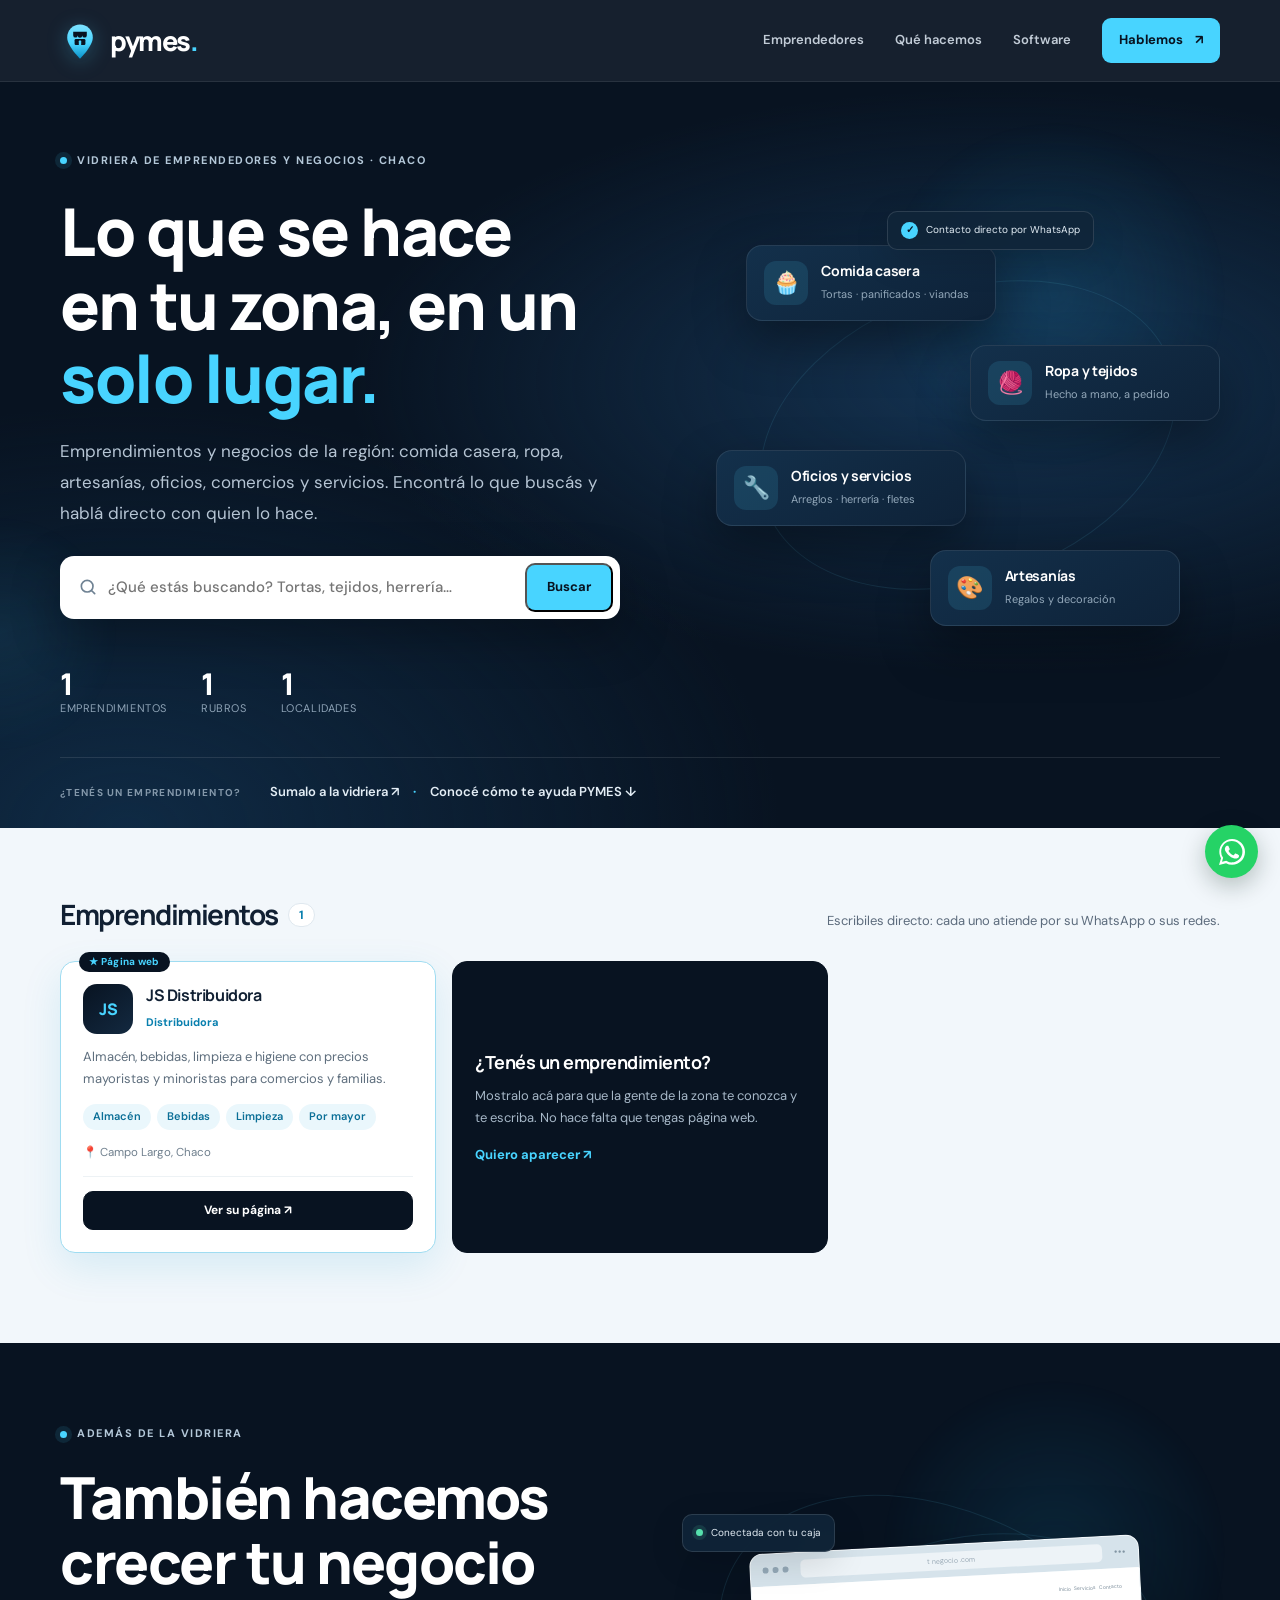
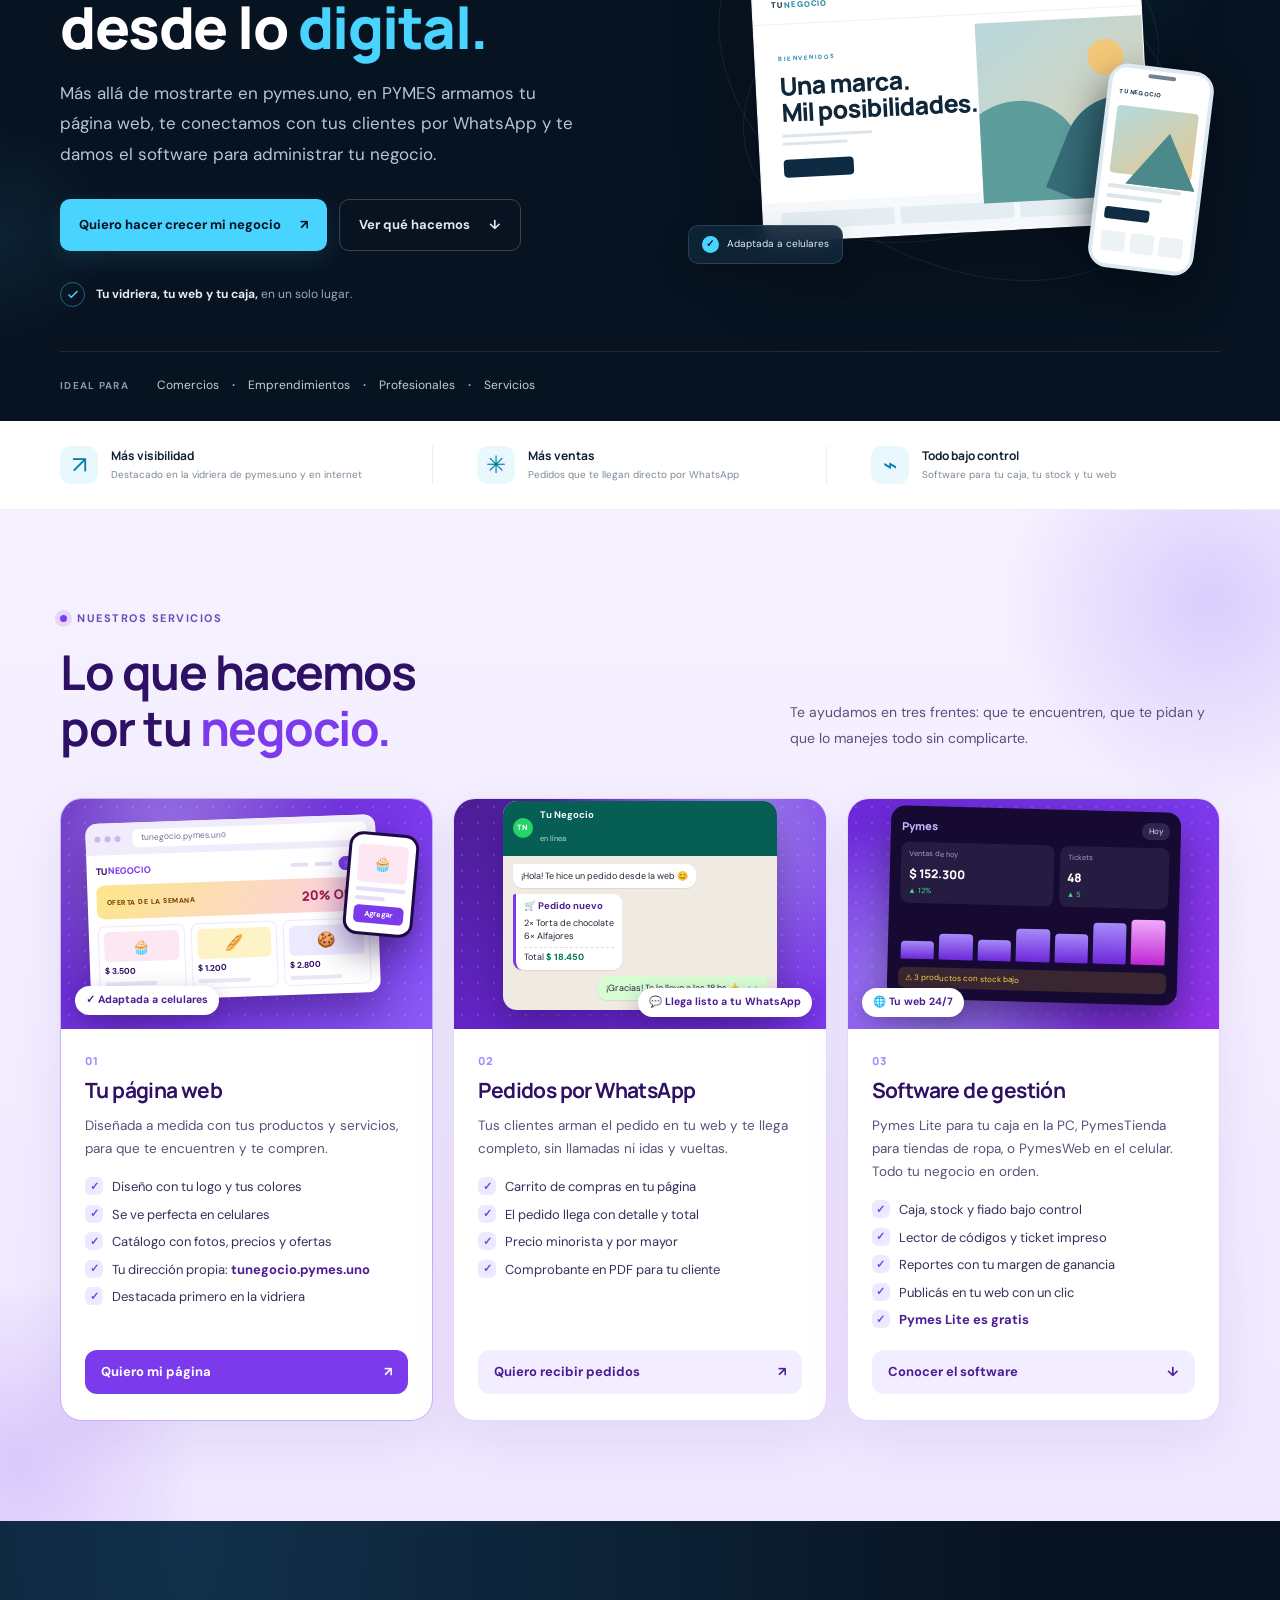
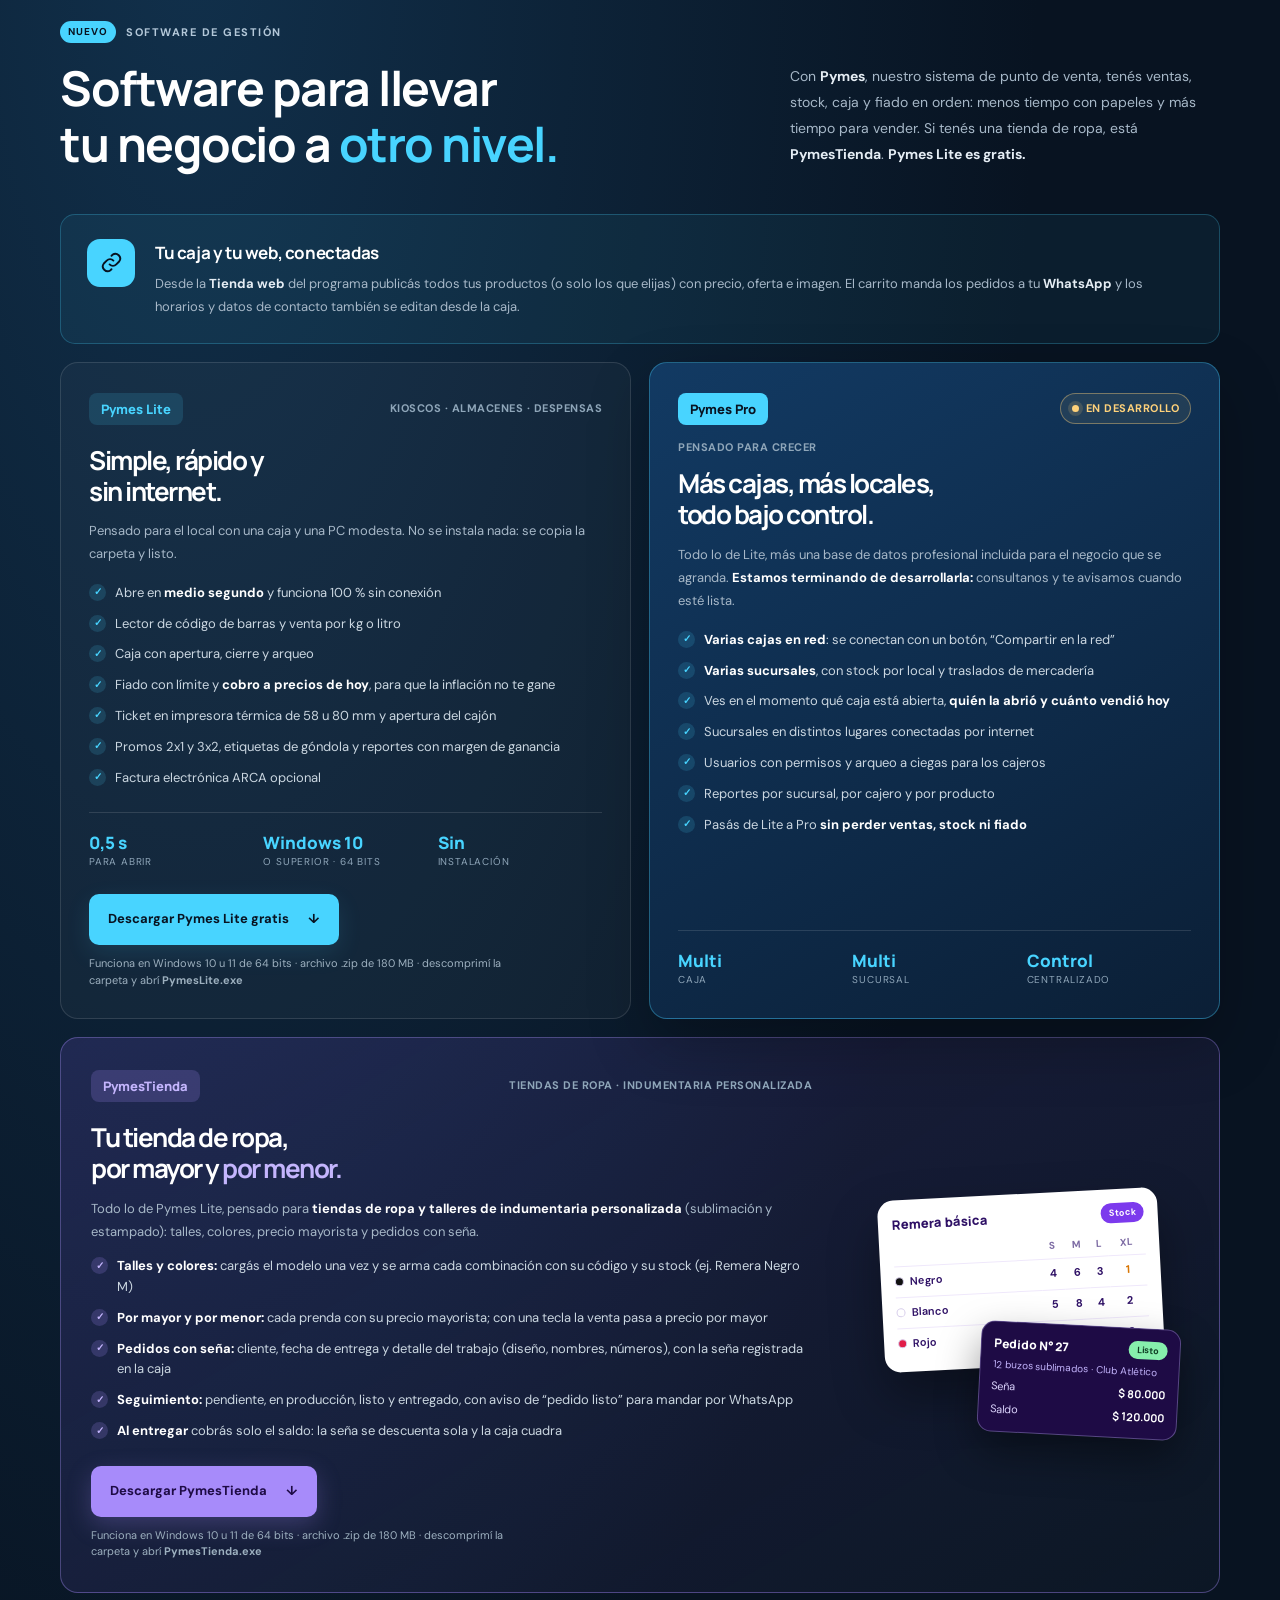
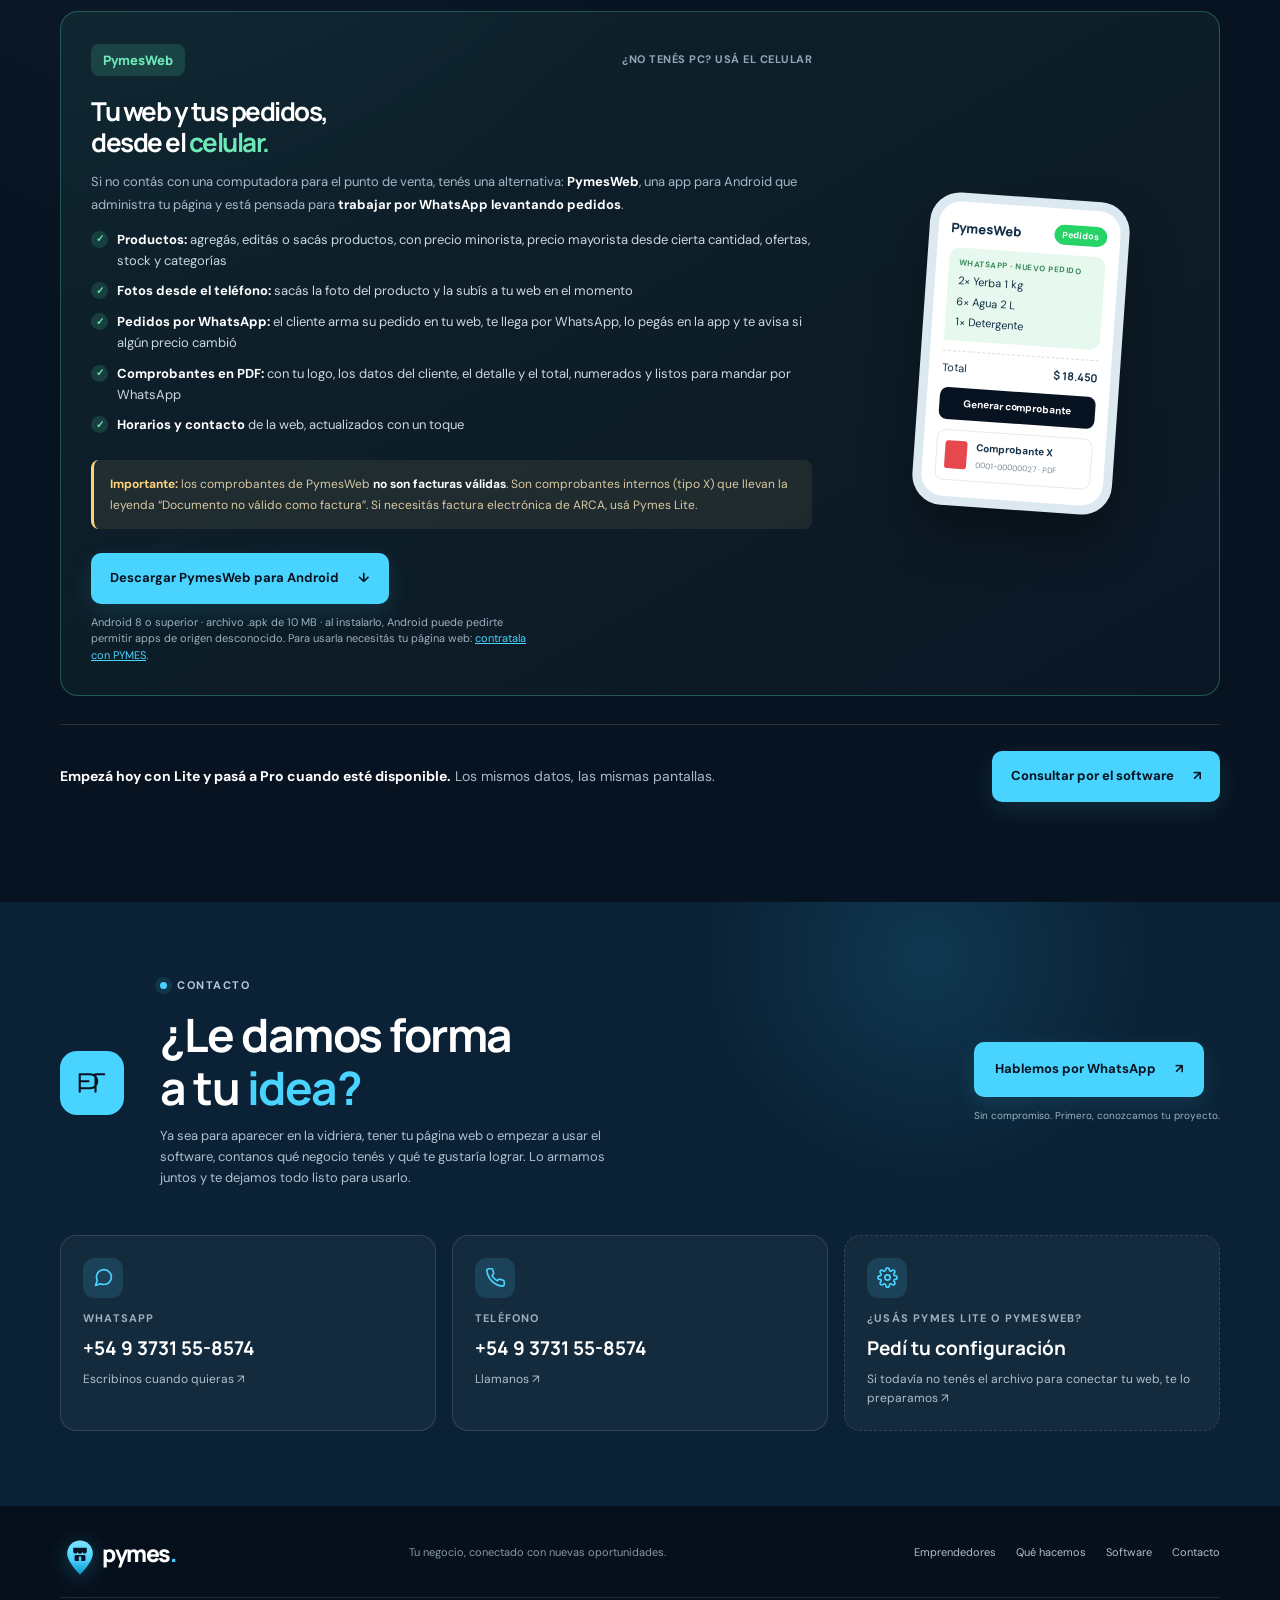
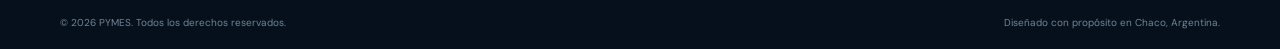
==== commit 7f814255: "Add files via upload" ====
--- a/index.html
+++ b/index.html
@@ -1,242 +1,395 @@
-<!doctype html>
-<html lang="es">
-<head>
-  <meta charset="utf-8">
-  <meta name="viewport" content="width=device-width, initial-scale=1">
-  <meta name="theme-color" content="#081321">
-  <meta name="description" content="PYMES crea páginas web personalizadas para comercios, emprendimientos y profesionales de Campo Largo y otras localidades de Chaco.">
-  <meta property="og:title" content="PYMES | Tu negocio, conectado con nuevas oportunidades">
-  <meta property="og:description" content="Páginas web personalizadas para negocios locales de Chaco.">
-  <meta property="og:type" content="website">
-  <title>PYMES — Tu negocio, conectado con nuevas oportunidades</title>
-  <link rel="icon" href="assets/favicon.svg" type="image/svg+xml">
-  <link rel="preconnect" href="https://fonts.googleapis.com">
-  <link rel="preconnect" href="https://fonts.gstatic.com" crossorigin>
-  <link href="https://fonts.googleapis.com/css2?family=DM+Sans:wght@400;500;600;700&family=Manrope:wght@400;500;600;700;800&display=swap" rel="stylesheet">
-  <link rel="stylesheet" href="styles.css">
-</head>
-<body>
-  <a class="skip-link" href="#contenido">Saltar al contenido</a>
-  <header class="site-header" id="inicio">
-    <div class="container nav-wrap">
-      <a class="brand" href="#inicio" aria-label="PYMES, ir al inicio">
-        <span class="brand-mark" aria-hidden="true"><svg viewBox="0 0 40 40"><path d="M8 29V11h11.5a7 7 0 0 1 0 14H8m0-7h10" /><path d="M25 29V11h7" /></svg></span>
-        <span class="brand-name">pymes<span>.</span></span>
-      </a>
-      <button class="menu-toggle" aria-label="Abrir menú" aria-expanded="false" aria-controls="site-nav">
-        <span></span><span></span><span></span>
-      </button>
-      <nav class="site-nav" id="site-nav" aria-label="Navegación principal">
-        <a href="#servicios">Servicios</a>
-        <a href="#software">Software POS</a>
-        <a href="#comercios">Comercios</a>
-        <a href="#rubros">Para tu rubro</a>
-        <a href="#proceso">Cómo trabajamos</a>
-        <a href="#nosotros">Nosotros</a>
-        <a class="nav-cta" href="#contacto">Hablemos <span aria-hidden="true">↗</span></a>
-      </nav>
-    </div>
-  </header>
-
-  <main id="contenido">
-    <section class="hero section-dark">
-      <div class="hero-glow glow-one"></div><div class="hero-glow glow-two"></div>
-      <div class="container hero-grid">
-        <div class="hero-copy">
-          <div class="eyebrow"><span class="eyebrow-dot"></span> Soluciones digitales para negocios locales</div>
-          <h1>Tu negocio merece<br>un lugar en <span>Internet.</span></h1>
-          <p class="hero-lead">Creamos páginas web personalizadas para comercios, emprendimientos y profesionales de Campo Largo y toda la región.</p>
-          <div class="hero-actions">
-            <a class="button button-primary" href="#contacto">Quiero mi página web <span aria-hidden="true">↗</span></a>
-            <a class="button button-ghost" href="#comercios">Ver comercios en pymes.uno <span aria-hidden="true">↓</span></a>
-          </div>
-          <div class="hero-proof">
-            <span class="proof-icon"><svg viewBox="0 0 24 24" aria-hidden="true"><path d="m5 12 4 4L19 6"/></svg></span>
-            <p><strong>Diseñada para vos.</strong> Pensada para tus clientes.</p>
-          </div>
-        </div>
-        <div class="hero-art" aria-label="Vista ilustrativa de una página web en diferentes dispositivos">
-          <div class="orbit orbit-a"></div><div class="orbit orbit-b"></div>
-          <div class="float-chip chip-top"><span class="chip-dot"></span> Diseño a medida</div>
-          <div class="browser-card">
-            <div class="browser-top"><div class="browser-dots"><i></i><i></i><i></i></div><div class="browser-address">t negocio .com</div><span class="browser-menu">•••</span></div>
-            <div class="mock-site">
-              <div class="mock-nav"><span class="mock-logo">TU<span>NEGOCIO</span></span><span class="mock-links">Inicio&nbsp;&nbsp; Servicios&nbsp;&nbsp; Contacto</span></div>
-              <div class="mock-content"><div class="mock-kicker">BIENVENIDOS</div><div class="mock-title">Una marca.<br>Mil posibilidades.</div><div class="mock-lines"><i></i><i></i></div><div class="mock-btn"></div></div>
-              <div class="mock-photo"><div class="photo-sun"></div><div class="photo-hill hill-a"></div><div class="photo-hill hill-b"></div></div>
-              <div class="mock-bottom"><span></span><span></span><span></span></div>
-            </div>
-          </div>
-          <div class="phone-card"><div class="phone-speaker"></div><div class="phone-screen"><div class="phone-brand">TU NEGOCIO</div><div class="phone-image"></div><div class="phone-line long"></div><div class="phone-line"></div><div class="phone-button"></div><div class="phone-row"><i></i><i></i><i></i></div></div></div>
-          <div class="float-chip chip-bottom"><span class="chip-check">✓</span> Adaptada a celulares</div>
-        </div>
-      </div>
-      <div class="container hero-bottom">
-        <span>IDEAL PARA</span><div class="hero-categories"><span>Comercios</span><b>·</b><span>Emprendimientos</span><b>·</b><span>Profesionales</span><b>·</b><span>Servicios</span></div>
-      </div>
-    </section>
-
-    <section class="trust-strip">
-      <div class="container trust-inner">
-        <div class="trust-item"><span class="trust-icon">✳</span><div><strong>Diseño personalizado</strong><small>Tu identidad, no una plantilla genérica</small></div></div>
-        <div class="trust-item"><span class="trust-icon">⌁</span><div><strong>Para todos los dispositivos</strong><small>Una experiencia cómoda en móvil y PC</small></div></div>
-        <div class="trust-item"><span class="trust-icon">↗</span><div><strong>Contacto más sencillo</strong><small>Que tus clientes sepan cómo encontrarte</small></div></div>
-      </div>
-    </section>
-
-    <section class="section section-light" id="servicios">
-      <div class="container">
-        <div class="section-heading">
-          <div><div class="eyebrow eyebrow-light"><span class="eyebrow-dot"></span> Qué podemos crear</div><h2>Una web que se adapta<br>a <span>tu negocio.</span></h2></div>
-          <p>No todos los negocios son iguales. Por eso pensamos cada página según lo que ofrecés, a quién querés llegar y qué necesitás comunicar.</p>
-        </div>
-        <div class="service-grid">
-          <article class="service-card service-featured"><div class="service-number">01</div><div class="service-icon"><svg viewBox="0 0 24 24" aria-hidden="true"><rect x="3" y="4" width="18" height="16" rx="2"/><path d="M3 9h18M8 6.5h.01M11 6.5h.01"/></svg></div><h3>Páginas institucionales</h3><p>Presentá tu negocio, tus servicios, tu historia y tus datos de contacto en un sitio profesional.</p><a href="#contacto" class="text-link">Quiero una página así <span>↗</span></a></article>
-          <article class="service-card"><div class="service-number">02</div><div class="service-icon"><svg viewBox="0 0 24 24" aria-hidden="true"><path d="M4 4h16v16H4zM8 8h8M8 12h8M8 16h5"/></svg></div><h3>Catálogos digitales</h3><p>Mostrá productos, fotos, características y precios para que tus clientes consulten fácilmente.</p><a href="#contacto" class="text-link">Consultar catálogo <span>↗</span></a></article>
-          <article class="service-card"><div class="service-number">03</div><div class="service-icon"><svg viewBox="0 0 24 24" aria-hidden="true"><path d="M4 20V8l8-5 8 5v12M8 20v-7h8v7M2 20h20"/></svg></div><h3>Webs para gastronomía</h3><p>Compartí tu menú, horarios, ubicación y opciones de contacto para que te encuentren.</p><a href="#contacto" class="text-link">Crear web gastronómica <span>↗</span></a></article>
-          <article class="service-card"><div class="service-number">04</div><div class="service-icon"><svg viewBox="0 0 24 24" aria-hidden="true"><circle cx="12" cy="8" r="4"/><path d="M4 21a8 8 0 0 1 16 0"/></svg></div><h3>Webs para profesionales</h3><p>Una presentación clara de tus servicios, experiencia, especialidades y formas de contacto.</p><a href="#contacto" class="text-link">Presentar mis servicios <span>↗</span></a></article>
-        </div>
-        <p class="small-note">¿Tenés otra idea? También podemos conversar sobre una solución específica para tu proyecto.</p>
-      </div>
-    </section>
-
-    <section class="section section-dark pos-section" id="software">
-      <div class="container">
-        <div class="section-heading section-heading-dark">
-          <div><div class="eyebrow"><span class="pos-new">Nuevo</span> Software de punto de venta</div><h2>Tu caja y tu web,<br><span>conectadas y gratis.</span></h2></div>
-          <p>Ahora contamos con <strong>Pymes</strong>, nuestro sistema de punto de venta <strong>gratuito</strong> para negocios. Vendé, controlá stock, caja y fiado, y publicá tus productos en tu propia página web con un clic.</p>
-        </div>
-
-        <div class="pos-link">
-          <div class="pos-link-icon"><svg viewBox="0 0 24 24" aria-hidden="true"><path d="M10 14a5 5 0 0 0 7 0l3-3a5 5 0 0 0-7-7l-1 1M14 10a5 5 0 0 0-7 0l-3 3a5 5 0 0 0 7 7l1-1"/></svg></div>
-          <div><h3>Con tu propia web enlazada</h3><p>Desde la <strong>Tienda web</strong> del programa publicás todos tus productos (o solo los que elijas) con precio, oferta e imagen. Las fotos se optimizan solas para que la web cargue rápido, el carrito manda los pedidos a tu <strong>WhatsApp</strong> y los horarios y datos de contacto también se editan desde la caja.</p></div>
-        </div>
-
-        <div class="pos-grid">
-          <article class="pos-card">
-            <div class="pos-card-top"><span class="pos-badge">Pymes Lite</span><span class="pos-for">Kioscos · almacenes · despensas</span></div>
-            <h3>Simple, rápido y<br>sin internet.</h3>
-            <p class="pos-lead">Pensado para el local con una caja y una PC modesta. No se instala nada: se copia la carpeta y listo.</p>
-            <ul class="pos-list">
-              <li>Abre en <strong>medio segundo</strong> y funciona 100&nbsp;% sin conexión</li>
-              <li>Lector de código de barras y venta por kg o litro</li>
-              <li>Caja con apertura, cierre y arqueo</li>
-              <li>Fiado con límite y <strong>cobro a precios de hoy</strong>, para que la inflación no te gane</li>
-              <li>Ticket en impresora térmica de 58 u 80&nbsp;mm y apertura del cajón</li>
-              <li>Promos 2x1 y 3x2, etiquetas de góndola y reportes con margen de ganancia</li>
-              <li>Factura electrónica ARCA opcional</li>
-            </ul>
-            <div class="pos-specs"><div><b>0,5&nbsp;s</b><span>para abrir</span></div><div><b>Windows&nbsp;7</b><span>o superior</span></div><div><b>Sin</b><span>instalación</span></div></div>
-          </article>
-
-          <article class="pos-card pos-card-pro">
-            <div class="pos-card-top"><span class="pos-badge">Pymes Pro</span><span class="pos-dev"><i></i> En desarrollo</span></div>
-            <span class="pos-for pos-for-sub">Pensado para crecer</span>
-            <h3>Más cajas, más locales,<br>todo bajo control.</h3>
-            <p class="pos-lead">Todo lo de Lite, más una base de datos profesional incluida para el negocio que se agranda. <strong>Estamos terminando de desarrollarla:</strong> consultanos y te avisamos cuando esté lista.</p>
-            <ul class="pos-list">
-              <li><strong>Varias cajas en red</strong>: se conectan con un botón, “Compartir en la red”</li>
-              <li><strong>Varias sucursales</strong>, con stock por local y traslados de mercadería</li>
-              <li>Ves en el momento qué caja está abierta, <strong>quién la abrió y cuánto vendió hoy</strong></li>
-              <li>Sucursales en distintos lugares conectadas por internet</li>
-              <li>Usuarios con permisos y arqueo a ciegas para los cajeros</li>
-              <li>Reportes por sucursal, por cajero y por producto</li>
-              <li>Pasás de Lite a Pro <strong>sin perder ventas, stock ni fiado</strong></li>
-            </ul>
-            <div class="pos-specs"><div><b>Multi</b><span>caja</span></div><div><b>Multi</b><span>sucursal</span></div><div><b>Control</b><span>centralizado</span></div></div>
-          </article>
-        </div>
-
-        <article class="pw-card">
-          <div class="pw-copy">
-            <div class="pos-card-top"><span class="pos-badge pw-badge">PymesWeb</span><span class="pos-for">¿No tenés PC? Usá el celular</span></div>
-            <h3>Tu web y tus pedidos,<br>desde el <span>celular.</span></h3>
-            <p class="pos-lead">Si no contás con una computadora para el punto de venta, tenés una alternativa: <strong>PymesWeb</strong>, una app para Android que administra tu página y está pensada para <strong>trabajar por WhatsApp levantando pedidos</strong>.</p>
-            <ul class="pos-list pw-list">
-              <li><strong>Productos:</strong> agregás, editás o sacás productos, con precio minorista, precio mayorista desde cierta cantidad, ofertas, stock y categorías</li>
-              <li><strong>Fotos desde el teléfono:</strong> la app las achica y las sube sola para que la web cargue rápido</li>
-              <li><strong>Pedidos por WhatsApp:</strong> el cliente arma su pedido en tu web, te llega por WhatsApp, lo pegás en la app y te avisa si algún precio cambió</li>
-              <li><strong>Comprobantes en PDF:</strong> con tu logo, los datos del cliente, el detalle y el total, numerados y listos para mandar por WhatsApp</li>
-              <li><strong>Horarios y contacto</strong> de la web, actualizados con un toque</li>
-            </ul>
-            <p class="pw-note"><b>Importante:</b> los comprobantes de PymesWeb <strong>no son facturas válidas</strong>. Son comprobantes internos (tipo X) que llevan la leyenda “Documento no válido como factura”. Si necesitás factura electrónica de ARCA, usá Pymes Lite.</p>
-          </div>
-          <div class="pw-phone" aria-hidden="true">
-            <div class="pw-screen">
-              <div class="pw-bar"><b>PymesWeb</b><span>Pedidos</span></div>
-              <div class="pw-msg"><small>WhatsApp · nuevo pedido</small><span>2× Yerba 1 kg</span><span>6× Agua 2 L</span><span>1× Detergente</span></div>
-              <div class="pw-row"><span>Total</span><b>$ 18.450</b></div>
-              <div class="pw-btn">Generar comprobante</div>
-              <div class="pw-pdf"><i></i><div><b>Comprobante X</b><small>0001-00000027 · PDF</small></div></div>
-            </div>
-          </div>
-        </article>
-
-        <div class="pos-cta">
-          <p><strong>Empezá hoy con Lite y pasá a Pro cuando esté disponible.</strong> Los mismos datos, las mismas pantallas.</p>
-          <a class="button button-primary" id="whatsapp-pos" href="https://wa.me/5490000000000" target="_blank" rel="noopener noreferrer">Quiero el software gratis <span aria-hidden="true">↗</span></a>
-        </div>
-      </div>
-    </section>
-
-    <section class="section section-pale" id="rubros">
-      <div class="container industries-layout">
-        <div class="industries-copy"><div class="eyebrow eyebrow-light"><span class="eyebrow-dot"></span> Tu rubro, tu estilo</div><h2>Hecha para el negocio<br>que <span>construiste.</span></h2><p>Una página web debe hablar el idioma de tu negocio. Diseñamos experiencias que destacan lo importante y hacen más fácil que las personas te conozcan.</p><a class="button button-dark" href="#contacto">Contanos tu idea <span>↗</span></a></div>
-        <div class="industry-grid">
-          <article class="industry-card"><div class="industry-art art-store"><span class="art-awning"></span><span class="art-window"></span></div><div class="industry-label"><span class="industry-emoji">▦</span><div><h3>Tiendas y comercios</h3><p>Productos, novedades y ubicación</p></div><span class="industry-arrow">↗</span></div></article>
-          <article class="industry-card"><div class="industry-art art-food"><span class="plate"></span><span class="plate-food"></span><span class="food-leaf"></span></div><div class="industry-label"><span class="industry-emoji">✳</span><div><h3>Restaurantes y bares</h3><p>Menú, horarios y reservas por contacto</p></div><span class="industry-arrow">↗</span></div></article>
-          <article class="industry-card"><div class="industry-art art-tools"><span class="tool-shape tool-one"></span><span class="tool-shape tool-two"></span><span class="tool-shape tool-three"></span></div><div class="industry-label"><span class="industry-emoji">⌘</span><div><h3>Servicios y oficios</h3><p>Qué hacés y cómo contratarte</p></div><span class="industry-arrow">↗</span></div></article>
-          <article class="industry-card"><div class="industry-art art-wellness"><span class="wellness-circle"></span><span class="wellness-person"></span><span class="wellness-leaf"></span></div><div class="industry-label"><span class="industry-emoji">✦</span><div><h3>Profesionales</h3><p>Experiencia, servicios y confianza</p></div><span class="industry-arrow">↗</span></div></article>
-        </div>
-      </div>
-    </section>
-
-    <section class="section section-dark process-section" id="proceso">
-      <div class="container">
-        <div class="section-heading section-heading-dark"><div><div class="eyebrow"><span class="eyebrow-dot"></span> Simple y claro</div><h2>De la idea a tu web,<br><span>paso a paso.</span></h2></div><p>Te acompañamos durante el proceso para que sepas qué estamos preparando y cómo va tomando forma tu página.</p></div>
-        <div class="process-grid">
-          <article class="process-step"><span class="step-count">01</span><div class="step-icon"><svg viewBox="0 0 24 24" aria-hidden="true"><path d="M21 11.5a8.4 8.4 0 0 1-.9 3.8 8.5 8.5 0 0 1-7.6 4.7 8.4 8.4 0 0 1-3.8-.9L3 21l1.9-5.7a8.4 8.4 0 0 1-.9-3.8A8.5 8.5 0 0 1 8.7 3.9a8.4 8.4 0 0 1 3.8-.9h.5a8.5 8.5 0 0 1 8 8z"/></svg></div><h3>Nos contás tu idea</h3><p>Conocemos tu negocio, tus objetivos y qué te gustaría mostrar.</p></article>
-          <article class="process-step"><span class="step-count">02</span><div class="step-icon"><svg viewBox="0 0 24 24" aria-hidden="true"><path d="m12 3 2.7 5.5L21 9.4l-4.5 4.4 1.1 6.2-5.6-3-5.6 3 1.1-6.2L3 9.4l6.3-.9L12 3z"/></svg></div><h3>Diseñamos tu página</h3><p>Preparamos una propuesta visual alineada con la identidad de tu marca.</p></article>
-          <article class="process-step"><span class="step-count">03</span><div class="step-icon"><svg viewBox="0 0 24 24" aria-hidden="true"><path d="m5 12 4 4L19 6"/></svg></div><h3>Revisamos los detalles</h3><p>Vemos juntos los textos, imágenes y ajustes antes de publicar.</p></article>
-          <article class="process-step"><span class="step-count">04</span><div class="step-icon"><svg viewBox="0 0 24 24" aria-hidden="true"><path d="M12 16V3m-5 5 5-5 5 5M4 14v6h16v-6"/></svg></div><h3>La ponemos en línea</h3><p>Publicamos tu sitio y te contamos cómo acceder a él.</p></article>
-        </div>
-      </div>
-    </section>
-
-    <section class="section section-light about-section" id="nosotros">
-      <div class="container about-grid">
-        <div class="about-visual"><div class="about-panel"><div class="about-panel-top"><span class="mini-brand"><span class="mini-mark">p.</span> pymes</span><span class="status-pill"><i></i> Ideas en marcha</span></div><div class="about-big-type">Lo local<br>también puede<br><span>ser digital.</span></div><div class="about-bottom"><span>CAMPO LARGO · CHACO</span><span class="about-star">✳</span></div></div><div class="about-orb"></div><div class="about-sticker">Hecho con<br><b>intención.</b></div></div>
-        <div class="about-copy"><div class="eyebrow eyebrow-light"><span class="eyebrow-dot"></span> Conocé PYMES</div><h2>Creemos en el potencial<br>de los <span>negocios locales.</span></h2><p>PYMES nace con una idea sencilla: ayudar a que los comercios, emprendimientos y profesionales de nuestra región tengan una presencia digital propia y cuidada.</p><p>Queremos que cada proyecto tenga una web que lo represente, explique lo que ofrece y acerque sus productos o servicios a más personas.</p><div class="about-values"><div><span>01</span><strong>Cercanía</strong></div><div><span>02</span><strong>Personalización</strong></div><div><span>03</span><strong>Claridad</strong></div></div></div>
-      </div>
-    </section>
-
-    <section class="section section-pale" id="comercios">
-      <div class="container">
-        <div class="section-heading">
-          <div><div class="eyebrow eyebrow-light"><span class="eyebrow-dot"></span> Comercios en pymes.uno</div><h2>Encontrá negocios<br>de <span>tu zona.</span></h2></div>
-          <p>Estos comercios ya tienen su página con PYMES. Entrá, mirá sus productos y hacé tu pedido directo por WhatsApp. Comprando cerca, el negocio local crece.</p>
-        </div>
-        <div class="dir-tools">
-          <label class="dir-search"><svg viewBox="0 0 24 24" aria-hidden="true"><circle cx="11" cy="11" r="7"/><path d="m20 20-3.5-3.5"/></svg><input type="search" id="dir-buscar" placeholder="Buscar comercio, rubro o localidad" aria-label="Buscar comercio"></label>
-          <div class="dir-filters" id="dir-filtros" role="group" aria-label="Filtrar por rubro"></div>
-        </div>
-        <div class="dir-grid" id="dir-lista" aria-live="polite"></div>
-        <p class="dir-empty" id="dir-vacio" hidden>No encontramos comercios con esa búsqueda.</p>
-      </div>
-    </section>
-
-    <section class="cta-section" id="contacto">
-      <div class="cta-glow"></div><div class="container cta-inner"><div class="cta-symbol"><svg viewBox="0 0 48 48" aria-hidden="true"><path d="M10 34V14h12a8 8 0 0 1 0 16H10m0-8h10M28 34V14h10"/></svg></div><div class="cta-copy"><div class="eyebrow"><span class="eyebrow-dot"></span> El próximo paso empieza acá</div><h2>¿Le damos forma<br>a tu <span>idea?</span></h2><p>Contanos qué negocio tenés y qué te gustaría lograr. Hablemos de una web hecha para vos.</p></div><div class="cta-action"><a class="button button-primary button-large" id="whatsapp-cta" href="https://wa.me/5490000000000" target="_blank" rel="noopener noreferrer">Hablemos por WhatsApp <span>↗</span></a><small>Sin compromiso. Primero, conozcamos tu proyecto.</small></div></div>
-    </section>
-  </main>
-
-  <footer class="site-footer">
-    <div class="container footer-main"><a class="brand footer-brand" href="#inicio"><span class="brand-mark" aria-hidden="true"><svg viewBox="0 0 40 40"><path d="M8 29V11h11.5a7 7 0 0 1 0 14H8m0-7h10" /><path d="M25 29V11h7" /></svg></span><span class="brand-name">pymes<span>.</span></span></a><p>Tu negocio, conectado con nuevas oportunidades.</p><nav aria-label="Enlaces del pie de página"><a href="#servicios">Servicios</a><a href="#software">Software POS</a><a href="#comercios">Comercios</a><a href="#nosotros">Sobre PYMES</a><a href="#contacto">Contacto</a></nav></div>
-    <div class="container footer-bottom"><span>© <span id="year">2026</span> PYMES. Todos los derechos reservados.</span><span>Diseñado con propósito en Chaco, Argentina.</span></div>
-  </footer>
-
-  <a class="whatsapp-float" id="whatsapp-float" href="https://wa.me/5490000000000" target="_blank" rel="noopener noreferrer" aria-label="Contactar a PYMES por WhatsApp"><svg viewBox="0 0 24 24" aria-hidden="true"><path d="M20.5 3.5A11.8 11.8 0 0 0 12.1 0C5.6 0 .3 5.3.3 11.8c0 2.1.6 4.1 1.6 5.9L0 24l6.5-1.7a11.8 11.8 0 0 0 5.6 1.4h.1c6.5 0 11.8-5.3 11.8-11.8 0-3.2-1.2-6.2-3.5-8.4ZM12.1 21.7a9.8 9.8 0 0 1-5-1.4l-.4-.2-3.9 1 1-3.8-.3-.4a9.7 9.7 0 0 1-1.5-5.2c0-5.4 4.4-9.8 9.8-9.8 2.6 0 5.1 1 6.9 2.9a9.7 9.7 0 0 1 2.9 6.9c0 5.4-4.4 9.8-9.8 9.8Zm5.4-7.3c-.3-.2-1.8-.9-2.1-1-.3-.1-.5-.2-.7.2-.2.3-.8 1-1 1.2-.2.2-.4.2-.7.1-.3-.2-1.3-.5-2.4-1.5-.9-.8-1.5-1.8-1.7-2.1-.2-.3 0-.5.1-.6l.5-.6c.2-.2.2-.3.3-.5.1-.2 0-.4 0-.6-.1-.2-.7-1.7-1-2.3-.2-.6-.5-.5-.7-.5H7.5c-.2 0-.6.1-.9.4-.3.3-1.2 1.1-1.2 2.6s1.2 3 1.4 3.2c.2.2 2.3 3.5 5.6 4.9.8.3 1.4.5 1.9.6.8.2 1.5.2 2 .1.6-.1 1.8-.7 2-1.4.2-.7.2-1.3.2-1.4-.1-.1-.3-.2-.6-.4Z"/></svg></a>
-  <script src="comercios.js"></script>
-  <script src="script.js"></script>
-</body>
-</html>
+<!doctype html>
+<html lang="es">
+<head>
+  <meta charset="utf-8">
+  <meta name="viewport" content="width=device-width, initial-scale=1">
+  <meta name="theme-color" content="#081321">
+  <meta name="description" content="Vidriera de emprendedores de Campo Largo y la región de Chaco: comida casera, ropa, artesanías, oficios y servicios, con contacto directo por WhatsApp. Y si tenés un negocio, PYMES te ayuda a crecer en lo digital.">  <meta property="og:title" content="pymes.uno | Emprendedores y negocios de tu zona">
+  <meta property="og:description" content="Página web, pedidos por WhatsApp y software para manejarlo todo, para negocios locales de Chaco.">
+  <meta property="og:type" content="website">
+  <meta property="og:image" content="https://pymes.uno/assets/compartir.png">
+  <meta property="og:image:width" content="1200">
+  <meta property="og:image:height" content="630">
+  <meta name="twitter:card" content="summary_large_image">
+  <link rel="apple-touch-icon" href="assets/logo-512.png">
+  <title>pymes.uno — Emprendedores y negocios de tu zona</title>
+  <link rel="icon" href="assets/favicon.svg" type="image/svg+xml">
+  <link rel="preconnect" href="https://fonts.googleapis.com">
+  <link rel="preconnect" href="https://fonts.gstatic.com" crossorigin>
+  <link href="https://fonts.googleapis.com/css2?family=DM+Sans:wght@400;500;600;700&family=Manrope:wght@400;500;600;700;800&display=swap" rel="stylesheet">
+  <link rel="stylesheet" href="styles.css">
+</head>
+<body>
+  <a class="skip-link" href="#contenido">Saltar al contenido</a>
+  <header class="site-header" id="inicio">
+    <div class="container nav-wrap">
+      <a class="brand" href="#inicio" aria-label="PYMES, ir al inicio">
+        <span class="brand-mark" aria-hidden="true"><img src="assets/logo-icono.svg" alt="" width="38" height="38"></span>
+        <span class="brand-name">pymes<span>.</span></span>
+      </a>
+      <button class="menu-toggle" aria-label="Abrir menú" aria-expanded="false" aria-controls="site-nav">
+        <span></span><span></span><span></span>
+      </button>
+      <nav class="site-nav" id="site-nav" aria-label="Navegación principal">
+        <a href="#emprendedores">Emprendedores</a>
+        <a href="#servicios">Qué hacemos</a>
+        <a href="#software">Software</a>
+        <a class="nav-cta" href="#contacto">Hablemos <span aria-hidden="true">↗</span></a>
+      </nav>
+    </div>
+  </header>
+
+  <main id="contenido">
+    <section class="vitrina section-dark" id="emprendedores" aria-labelledby="vitrina-titulo">
+      <div class="hero-glow glow-one"></div><div class="hero-glow glow-two"></div>
+      <div class="container vitrina-grid">
+        <div class="vitrina-copy">
+          <div class="eyebrow"><span class="eyebrow-dot"></span> Vidriera de emprendedores y negocios · Chaco</div>
+          <h1 id="vitrina-titulo">Lo que se hace<br>en tu zona, en un<br><span>solo lugar.</span></h1>
+          <p class="vitrina-lead">Emprendimientos y negocios de la región: comida casera, ropa, artesanías, oficios, comercios y servicios. Encontrá lo que buscás y hablá directo con quien lo hace.</p>
+          <form class="vitrina-search" id="emp-form" role="search" action="#emp-listado">
+            <svg viewBox="0 0 24 24" aria-hidden="true"><circle cx="11" cy="11" r="7"/><path d="m20 20-3.5-3.5"/></svg>
+            <input id="emp-buscar" type="search" placeholder="¿Qué estás buscando? Tortas, tejidos, herrería…" aria-label="Buscar emprendimientos" autocomplete="off">
+            <button class="button button-primary" type="submit">Buscar</button>
+          </form>
+          <div class="vitrina-rubros" id="emp-filtros" role="group" aria-label="Filtrar por rubro"></div>
+          <dl class="vitrina-stats" id="emp-stats" hidden>
+            <div><dt id="emp-n-emp">0</dt><dd>emprendimientos</dd></div>
+            <div><dt id="emp-n-rub">0</dt><dd>rubros</dd></div>
+            <div><dt id="emp-n-loc">0</dt><dd>localidades</dd></div>
+          </dl>
+        </div>
+        <div class="vitrina-art" aria-hidden="true">
+          <div class="orbit orbit-a"></div>
+          <div class="vt-card vt-a"><span class="vt-emoji">🧁</span><div><b>Comida casera</b><small>Tortas · panificados · viandas</small></div></div>
+          <div class="vt-card vt-b"><span class="vt-emoji">🧶</span><div><b>Ropa y tejidos</b><small>Hecho a mano, a pedido</small></div></div>
+          <div class="vt-card vt-c"><span class="vt-emoji">🔧</span><div><b>Oficios y servicios</b><small>Arreglos · herrería · fletes</small></div></div>
+          <div class="vt-card vt-d"><span class="vt-emoji">🎨</span><div><b>Artesanías</b><small>Regalos y decoración</small></div></div>
+          <div class="float-chip vt-chip"><span class="chip-check">✓</span> Contacto directo por WhatsApp</div>
+        </div>
+      </div>
+      <div class="container hero-bottom vitrina-bottom">
+        <span>¿TENÉS UN EMPRENDIMIENTO?</span>
+        <div class="vitrina-bottom-links"><a id="emp-sumar" href="sumate.html">Sumalo a la vidriera <span aria-hidden="true">↗</span></a><b>·</b><a href="#servicios-pymes">Conocé cómo te ayuda PYMES <span aria-hidden="true">↓</span></a></div>
+      </div>
+    </section>
+
+    <section class="section emp-section" id="emp-listado" aria-labelledby="emp-titulo">
+      <div class="container">
+        <div class="emp-list-head">
+          <h2 id="emp-titulo">Emprendimientos <span class="emp-count" id="emp-contador"></span></h2>
+          <p id="emp-filtro-actual">Tocá un rubro o buscá arriba para filtrar.</p>
+        </div>
+        <div class="emp-grid" id="emp-lista"></div>
+        <p class="emp-empty" id="emp-vacio" hidden>No encontramos emprendimientos con esa búsqueda. <button type="button" class="emp-reset" id="emp-limpiar">Ver todos</button></p>
+      </div>
+    </section>
+
+    <section class="hero section-dark" id="servicios-pymes">
+      <div class="hero-glow glow-one"></div><div class="hero-glow glow-two"></div>
+      <div class="container hero-grid">
+        <div class="hero-copy">
+          <div class="eyebrow"><span class="eyebrow-dot"></span> Además de la vidriera</div>
+          <h2 class="hero-title">También hacemos<br>crecer tu negocio<br>desde lo <span>digital.</span></h2>
+          <p class="hero-lead">Más allá de mostrarte en pymes.uno, en PYMES armamos tu página web, te conectamos con tus clientes por WhatsApp y te damos el software para administrar tu negocio.</p>
+          <div class="hero-actions">
+            <a class="button button-primary" href="#contacto">Quiero hacer crecer mi negocio <span aria-hidden="true">↗</span></a>
+            <a class="button button-ghost" href="#servicios">Ver qué hacemos <span aria-hidden="true">↓</span></a>
+          </div>
+          <div class="hero-proof">
+            <span class="proof-icon"><svg viewBox="0 0 24 24" aria-hidden="true"><path d="m5 12 4 4L19 6"/></svg></span>
+            <p><strong>Tu vidriera, tu web y tu caja,</strong> en un solo lugar.</p>
+          </div>
+        </div>
+        <div class="hero-art" aria-label="Vista ilustrativa de una página web en diferentes dispositivos">
+          <div class="orbit orbit-a"></div><div class="orbit orbit-b"></div>
+          <div class="float-chip chip-top"><span class="chip-dot"></span> Conectada con tu caja</div>
+          <div class="browser-card">
+            <div class="browser-top"><div class="browser-dots"><i></i><i></i><i></i></div><div class="browser-address">t negocio .com</div><span class="browser-menu">•••</span></div>
+            <div class="mock-site">
+              <div class="mock-nav"><span class="mock-logo">TU<span>NEGOCIO</span></span><span class="mock-links">Inicio&nbsp;&nbsp; Servicios&nbsp;&nbsp; Contacto</span></div>
+              <div class="mock-content"><div class="mock-kicker">BIENVENIDOS</div><div class="mock-title">Una marca.<br>Mil posibilidades.</div><div class="mock-lines"><i></i><i></i></div><div class="mock-btn"></div></div>
+              <div class="mock-photo"><div class="photo-sun"></div><div class="photo-hill hill-a"></div><div class="photo-hill hill-b"></div></div>
+              <div class="mock-bottom"><span></span><span></span><span></span></div>
+            </div>
+          </div>
+          <div class="phone-card"><div class="phone-speaker"></div><div class="phone-screen"><div class="phone-brand">TU NEGOCIO</div><div class="phone-image"></div><div class="phone-line long"></div><div class="phone-line"></div><div class="phone-button"></div><div class="phone-row"><i></i><i></i><i></i></div></div></div>
+          <div class="float-chip chip-bottom"><span class="chip-check">✓</span> Adaptada a celulares</div>
+        </div>
+      </div>
+      <div class="container hero-bottom">
+        <span>IDEAL PARA</span><div class="hero-categories"><span>Comercios</span><b>·</b><span>Emprendimientos</span><b>·</b><span>Profesionales</span><b>·</b><span>Servicios</span></div>
+      </div>
+    </section>
+
+    <section class="trust-strip">
+      <div class="container trust-inner">
+        <div class="trust-item"><span class="trust-icon">↗</span><div><strong>Más visibilidad</strong><small>Destacado en la vidriera de pymes.uno y en internet</small></div></div>
+        <div class="trust-item"><span class="trust-icon">✳</span><div><strong>Más ventas</strong><small>Pedidos que te llegan directo por WhatsApp</small></div></div>
+        <div class="trust-item"><span class="trust-icon">⌁</span><div><strong>Todo bajo control</strong><small>Software para tu caja, tu stock y tu web</small></div></div>
+      </div>
+    </section>
+
+    <section class="section svc-section" id="servicios">
+      <div class="svc-blob svc-blob-a" aria-hidden="true"></div><div class="svc-blob svc-blob-b" aria-hidden="true"></div>
+      <div class="container">
+        <div class="section-heading svc-heading">
+          <div><div class="eyebrow svc-eyebrow"><span class="eyebrow-dot"></span> Nuestros servicios</div><h2>Lo que hacemos<br>por tu <span>negocio.</span></h2></div>
+          <p>Te ayudamos en tres frentes: que te encuentren, que te pidan y que lo manejes todo sin complicarte.</p>
+        </div>
+
+        <div class="svc-grid">
+          <article class="svc-card svc-featured">
+            <div class="svc-art" aria-hidden="true">
+              <div class="svc-browser">
+                <div class="svc-bar"><i></i><i></i><i></i><span>tunegocio.pymes.uno</span></div>
+                <div class="svc-site">
+                  <div class="svc-site-nav"><b>TU<em>NEGOCIO</em></b><span></span><span></span><span class="svc-cart">🛒 2</span></div>
+                  <div class="svc-banner"><small>OFERTA DE LA SEMANA</small><b>20% OFF</b></div>
+                  <div class="svc-products">
+                    <div><span class="svc-ph ph-1">🧁</span><b>$ 3.500</b><i></i></div>
+                    <div><span class="svc-ph ph-2">🥖</span><b>$ 1.200</b><i></i></div>
+                    <div><span class="svc-ph ph-3">🍪</span><b>$ 2.800</b><i></i></div>
+                  </div>
+                </div>
+              </div>
+              <div class="svc-mini-phone"><span class="svc-ph ph-1">🧁</span><i></i><i class="short"></i><b>Agregar</b></div>
+              <span class="svc-float svc-float-a">✓ Adaptada a celulares</span>
+            </div>
+            <div class="svc-body">
+              <span class="svc-num">01</span>
+              <h3>Tu página web</h3>
+              <p>Diseñada a medida con tus productos y servicios, para que te encuentren y te compren.</p>
+              <ul class="svc-list">
+                <li>Diseño con tu logo y tus colores</li>
+                <li>Se ve perfecta en celulares</li>
+                <li>Catálogo con fotos, precios y ofertas</li>
+                <li>Tu dirección propia: <b>tunegocio.pymes.uno</b></li>
+                <li>Destacada primero en la vidriera</li>
+              </ul>
+              <a href="#contacto" class="svc-link">Quiero mi página <span>↗</span></a>
+            </div>
+          </article>
+
+          <article class="svc-card">
+            <div class="svc-art svc-art-chat" aria-hidden="true">
+              <div class="svc-chat">
+                <div class="svc-chat-top"><span class="svc-avatar">TN</span><div><b>Tu Negocio</b><small>en línea</small></div></div>
+                <div class="svc-msg svc-in">¡Hola! Te hice un pedido desde la web 😊</div>
+                <div class="svc-msg svc-in svc-order">
+                  <b>🛒 Pedido nuevo</b>
+                  <span>2× Torta de chocolate</span>
+                  <span>6× Alfajores</span>
+                  <span class="svc-total">Total <b>$ 18.450</b></span>
+                </div>
+                <div class="svc-msg svc-out">¡Gracias! Te lo llevo a las 18 hs 👍 <small>✓✓</small></div>
+              </div>
+              <span class="svc-float svc-float-b">💬 Llega listo a tu WhatsApp</span>
+            </div>
+            <div class="svc-body">
+              <span class="svc-num">02</span>
+              <h3>Pedidos por WhatsApp</h3>
+              <p>Tus clientes arman el pedido en tu web y te llega completo, sin llamadas ni idas y vueltas.</p>
+              <ul class="svc-list">
+                <li>Carrito de compras en tu página</li>
+                <li>El pedido llega con detalle y total</li>
+                <li>Precio minorista y por mayor</li>
+                <li>Comprobante en PDF para tu cliente</li>
+              </ul>
+              <a href="#contacto" class="svc-link">Quiero recibir pedidos <span>↗</span></a>
+            </div>
+          </article>
+
+          <article class="svc-card">
+            <div class="svc-art svc-art-dash" aria-hidden="true">
+              <div class="svc-dash">
+                <div class="svc-dash-top"><b>Pymes</b><span>Hoy</span></div>
+                <div class="svc-kpis">
+                  <div><small>Ventas de hoy</small><b>$ 152.300</b><em>▲ 12%</em></div>
+                  <div><small>Tickets</small><b>48</b><em>▲ 5</em></div>
+                </div>
+                <div class="svc-bars"><i style="height:38%"></i><i style="height:55%"></i><i style="height:44%"></i><i style="height:70%"></i><i style="height:62%"></i><i style="height:86%"></i><i class="hoy" style="height:94%"></i></div>
+                <div class="svc-alert">⚠ 3 productos con stock bajo</div>
+              </div>
+              <span class="svc-float svc-float-c">🌐 Tu web 24/7</span>
+            </div>
+            <div class="svc-body">
+              <span class="svc-num">03</span>
+              <h3>Software de gestión</h3>
+              <p>Pymes Lite para tu caja en la PC, PymesTienda para tiendas de ropa, o PymesWeb en el celular. Todo tu negocio en orden.</p>
+              <ul class="svc-list">
+                <li>Caja, stock y fiado bajo control</li>
+                <li>Lector de códigos y ticket impreso</li>
+                <li>Reportes con tu margen de ganancia</li>
+                <li>Publicás en tu web con un clic</li>
+                <li><b>Pymes Lite es gratis</b></li>
+              </ul>
+              <a href="#software" class="svc-link">Conocer el software <span>↓</span></a>
+            </div>
+          </article>
+        </div>
+      </div>
+    </section>
+
+    <section class="section section-dark pos-section" id="software">
+      <div class="container">
+        <div class="section-heading section-heading-dark">
+          <div><div class="eyebrow"><span class="pos-new">Nuevo</span> Software de gestión</div><h2>Software para llevar<br>tu negocio a <span>otro nivel.</span></h2></div>
+          <p>Con <strong>Pymes</strong>, nuestro sistema de punto de venta, tenés ventas, stock, caja y fiado en orden: menos tiempo con papeles y más tiempo para vender. Si tenés una tienda de ropa, está <strong>PymesTienda</strong>. <strong>Pymes Lite es gratis.</strong></p>
+        </div>
+
+        <div class="pos-link">
+          <div class="pos-link-icon"><svg viewBox="0 0 24 24" aria-hidden="true"><path d="M10 14a5 5 0 0 0 7 0l3-3a5 5 0 0 0-7-7l-1 1M14 10a5 5 0 0 0-7 0l-3 3a5 5 0 0 0 7 7l1-1"/></svg></div>
+          <div><h3>Tu caja y tu web, conectadas</h3><p>Desde la <strong>Tienda web</strong> del programa publicás todos tus productos (o solo los que elijas) con precio, oferta e imagen. El carrito manda los pedidos a tu <strong>WhatsApp</strong> y los horarios y datos de contacto también se editan desde la caja.</p></div>
+        </div>
+
+        <div class="pos-grid">
+          <article class="pos-card">
+            <div class="pos-card-top"><span class="pos-badge">Pymes Lite</span><span class="pos-for">Kioscos · almacenes · despensas</span></div>
+            <h3>Simple, rápido y<br>sin internet.</h3>
+            <p class="pos-lead">Pensado para el local con una caja y una PC modesta. No se instala nada: se copia la carpeta y listo.</p>
+            <ul class="pos-list">
+              <li>Abre en <strong>medio segundo</strong> y funciona 100&nbsp;% sin conexión</li>
+              <li>Lector de código de barras y venta por kg o litro</li>
+              <li>Caja con apertura, cierre y arqueo</li>
+              <li>Fiado con límite y <strong>cobro a precios de hoy</strong>, para que la inflación no te gane</li>
+              <li>Ticket en impresora térmica de 58 u 80&nbsp;mm y apertura del cajón</li>
+              <li>Promos 2x1 y 3x2, etiquetas de góndola y reportes con margen de ganancia</li>
+              <li>Factura electrónica ARCA opcional</li>
+            </ul>
+            <div class="pos-specs"><div><b>0,5&nbsp;s</b><span>para abrir</span></div><div><b>Windows&nbsp;10</b><span>o superior · 64 bits</span></div><div><b>Sin</b><span>instalación</span></div></div>
+            <div class="pos-download">
+              <a class="button button-primary" href="https://www.mediafire.com/file/9zaavjurk3516uk/PymesLite-x64.zip/file" target="_blank" rel="noopener noreferrer">Descargar Pymes Lite gratis <span aria-hidden="true">↓</span></a>
+              <small>Funciona en Windows 10 u 11 de 64 bits · archivo .zip de 180&nbsp;MB · descomprimí la carpeta y abrí <b>PymesLite.exe</b></small>
+            </div>
+          </article>
+
+          <article class="pos-card pos-card-pro">
+            <div class="pos-card-top"><span class="pos-badge">Pymes Pro</span><span class="pos-dev"><i></i> En desarrollo</span></div>
+            <span class="pos-for pos-for-sub">Pensado para crecer</span>
+            <h3>Más cajas, más locales,<br>todo bajo control.</h3>
+            <p class="pos-lead">Todo lo de Lite, más una base de datos profesional incluida para el negocio que se agranda. <strong>Estamos terminando de desarrollarla:</strong> consultanos y te avisamos cuando esté lista.</p>
+            <ul class="pos-list">
+              <li><strong>Varias cajas en red</strong>: se conectan con un botón, “Compartir en la red”</li>
+              <li><strong>Varias sucursales</strong>, con stock por local y traslados de mercadería</li>
+              <li>Ves en el momento qué caja está abierta, <strong>quién la abrió y cuánto vendió hoy</strong></li>
+              <li>Sucursales en distintos lugares conectadas por internet</li>
+              <li>Usuarios con permisos y arqueo a ciegas para los cajeros</li>
+              <li>Reportes por sucursal, por cajero y por producto</li>
+              <li>Pasás de Lite a Pro <strong>sin perder ventas, stock ni fiado</strong></li>
+            </ul>
+            <div class="pos-specs"><div><b>Multi</b><span>caja</span></div><div><b>Multi</b><span>sucursal</span></div><div><b>Control</b><span>centralizado</span></div></div>
+          </article>
+        </div>
+
+        <article class="pw-card pt-card">
+          <div class="pw-copy">
+            <div class="pos-card-top"><span class="pos-badge pt-badge">PymesTienda</span><span class="pos-for">Tiendas de ropa · indumentaria personalizada</span></div>
+            <h3>Tu tienda de ropa,<br>por mayor y <span>por menor.</span></h3>
+            <p class="pos-lead">Todo lo de Pymes Lite, pensado para <strong>tiendas de ropa y talleres de indumentaria personalizada</strong> (sublimación y estampado): talles, colores, precio mayorista y pedidos con seña.</p>
+            <ul class="pos-list pt-list">
+              <li><strong>Talles y colores:</strong> cargás el modelo una vez y se arma cada combinación con su código y su stock (ej. Remera Negro M)</li>
+              <li><strong>Por mayor y por menor:</strong> cada prenda con su precio mayorista; con una tecla la venta pasa a precio por mayor</li>
+              <li><strong>Pedidos con seña:</strong> cliente, fecha de entrega y detalle del trabajo (diseño, nombres, números), con la seña registrada en la caja</li>
+              <li><strong>Seguimiento:</strong> pendiente, en producción, listo y entregado, con aviso de “pedido listo” para mandar por WhatsApp</li>
+              <li><strong>Al entregar</strong> cobrás solo el saldo: la seña se descuenta sola y la caja cuadra</li>
+            </ul>
+            <div class="pos-download">
+              <a class="button button-primary pt-button" href="https://www.mediafire.com/file/siuynyj4ku2kmqa/PymesTienda-x64.zip/file" target="_blank" rel="noopener noreferrer">Descargar PymesTienda <span aria-hidden="true">↓</span></a>
+              <small>Funciona en Windows 10 u 11 de 64 bits · archivo .zip de 180&nbsp;MB · descomprimí la carpeta y abrí <b>PymesTienda.exe</b></small>
+            </div>
+          </div>
+          <div class="pt-art" aria-hidden="true">
+            <div class="pt-grid">
+              <div class="pt-grid-top"><b>Remera básica</b><span>Stock</span></div>
+              <table>
+                <tr><th></th><th>S</th><th>M</th><th>L</th><th>XL</th></tr>
+                <tr><td><i class="pt-dot negro"></i>Negro</td><td>4</td><td>6</td><td>3</td><td class="pt-low">1</td></tr>
+                <tr><td><i class="pt-dot blanco"></i>Blanco</td><td>5</td><td>8</td><td>4</td><td>2</td></tr>
+                <tr><td><i class="pt-dot rojo"></i>Rojo</td><td class="pt-zero">0</td><td>3</td><td>2</td><td>2</td></tr>
+              </table>
+            </div>
+            <div class="pt-order">
+              <div class="pt-order-top"><b>Pedido N° 27</b><span>Listo</span></div>
+              <small>12 buzos sublimados · Club Atlético</small>
+              <div class="pt-order-row"><span>Seña</span><b>$ 80.000</b></div>
+              <div class="pt-order-row"><span>Saldo</span><b>$ 120.000</b></div>
+            </div>
+          </div>
+        </article>
+
+        <article class="pw-card">
+          <div class="pw-copy">
+            <div class="pos-card-top"><span class="pos-badge pw-badge">PymesWeb</span><span class="pos-for">¿No tenés PC? Usá el celular</span></div>
+            <h3>Tu web y tus pedidos,<br>desde el <span>celular.</span></h3>
+            <p class="pos-lead">Si no contás con una computadora para el punto de venta, tenés una alternativa: <strong>PymesWeb</strong>, una app para Android que administra tu página y está pensada para <strong>trabajar por WhatsApp levantando pedidos</strong>.</p>
+            <ul class="pos-list pw-list">
+              <li><strong>Productos:</strong> agregás, editás o sacás productos, con precio minorista, precio mayorista desde cierta cantidad, ofertas, stock y categorías</li>
+              <li><strong>Fotos desde el teléfono:</strong> sacás la foto del producto y la subís a tu web en el momento</li>
+              <li><strong>Pedidos por WhatsApp:</strong> el cliente arma su pedido en tu web, te llega por WhatsApp, lo pegás en la app y te avisa si algún precio cambió</li>
+              <li><strong>Comprobantes en PDF:</strong> con tu logo, los datos del cliente, el detalle y el total, numerados y listos para mandar por WhatsApp</li>
+              <li><strong>Horarios y contacto</strong> de la web, actualizados con un toque</li>
+            </ul>
+            <p class="pw-note"><b>Importante:</b> los comprobantes de PymesWeb <strong>no son facturas válidas</strong>. Son comprobantes internos (tipo X) que llevan la leyenda “Documento no válido como factura”. Si necesitás factura electrónica de ARCA, usá Pymes Lite.</p>
+            <div class="pos-download">
+              <a class="button button-primary" href="https://www.mediafire.com/file/zaxpjkq302llcef/PymesWeb.apk/file" target="_blank" rel="noopener noreferrer">Descargar PymesWeb para Android <span aria-hidden="true">↓</span></a>
+              <small>Android 8 o superior · archivo .apk de 10&nbsp;MB · al instalarlo, Android puede pedirte permitir apps de origen desconocido. Para usarla necesitás tu página web: <a href="#contacto">contratala con PYMES</a>.</small>
+            </div>
+          </div>
+          <div class="pw-phone" aria-hidden="true">
+            <div class="pw-screen">
+              <div class="pw-bar"><b>PymesWeb</b><span>Pedidos</span></div>
+              <div class="pw-msg"><small>WhatsApp · nuevo pedido</small><span>2× Yerba 1 kg</span><span>6× Agua 2 L</span><span>1× Detergente</span></div>
+              <div class="pw-row"><span>Total</span><b>$ 18.450</b></div>
+              <div class="pw-btn">Generar comprobante</div>
+              <div class="pw-pdf"><i></i><div><b>Comprobante X</b><small>0001-00000027 · PDF</small></div></div>
+            </div>
+          </div>
+        </article>
+
+        <div class="pos-cta">
+          <p><strong>Empezá hoy con Lite y pasá a Pro cuando esté disponible.</strong> Los mismos datos, las mismas pantallas.</p>
+          <a class="button button-primary" id="whatsapp-pos" href="https://wa.me/5490000000000" target="_blank" rel="noopener noreferrer">Consultar por el software <span aria-hidden="true">↗</span></a>
+        </div>
+      </div>
+    </section>
+
+    <section class="cta-section" id="contacto">
+      <div class="cta-glow"></div>
+      <div class="container contact-origin" id="contacto-origen" hidden>
+        <span class="contact-origin-icon" aria-hidden="true">✓</span>
+        <p><strong id="contacto-origen-titulo">Llegaste desde la app.</strong> <span id="contacto-origen-texto">Escribinos y te ayudamos a tener tu página web.</span></p>
+      </div>
+      <div class="container cta-inner"><div class="cta-symbol"><svg viewBox="0 0 48 48" aria-hidden="true"><path d="M10 34V14h12a8 8 0 0 1 0 16H10m0-8h10M28 34V14h10"/></svg></div><div class="cta-copy"><div class="eyebrow"><span class="eyebrow-dot"></span> Contacto</div><h2>¿Le damos forma<br>a tu <span>idea?</span></h2><p>Ya sea para aparecer en la vidriera, tener tu página web o empezar a usar el software, contanos qué negocio tenés y qué te gustaría lograr. Lo armamos juntos y te dejamos todo listo para usarlo.</p></div><div class="cta-action"><a class="button button-primary button-large" id="whatsapp-cta" href="https://wa.me/5490000000000" target="_blank" rel="noopener noreferrer">Hablemos por WhatsApp <span>↗</span></a><small>Sin compromiso. Primero, conozcamos tu proyecto.</small></div></div>
+      <div class="container contact-grid">
+        <a class="contact-card" id="contacto-whatsapp" href="https://wa.me/5490000000000" target="_blank" rel="noopener noreferrer">
+          <span class="contact-icon" aria-hidden="true"><svg viewBox="0 0 24 24"><path d="M21 11.5a8.4 8.4 0 0 1-.9 3.8 8.5 8.5 0 0 1-7.6 4.7 8.4 8.4 0 0 1-3.8-.9L3 21l1.9-5.7a8.4 8.4 0 0 1-.9-3.8A8.5 8.5 0 0 1 8.7 3.9a8.4 8.4 0 0 1 3.8-.9h.5a8.5 8.5 0 0 1 8 8z"/></svg></span>
+          <span class="contact-label">WhatsApp</span>
+          <strong class="contact-value" data-whatsapp-visible>+54 9 3731 55-8574</strong>
+          <span class="contact-hint">Escribinos cuando quieras <span aria-hidden="true">↗</span></span>
+        </a>
+        <a class="contact-card" id="contacto-llamar" href="tel:+5493731558574">
+          <span class="contact-icon" aria-hidden="true"><svg viewBox="0 0 24 24"><path d="M22 16.9v3a2 2 0 0 1-2.2 2 19.8 19.8 0 0 1-8.6-3.1 19.5 19.5 0 0 1-6-6A19.8 19.8 0 0 1 2.1 4.2 2 2 0 0 1 4.1 2h3a2 2 0 0 1 2 1.7c.1.9.4 1.8.7 2.7a2 2 0 0 1-.5 2.1L8 9.8a16 16 0 0 0 6 6l1.3-1.3a2 2 0 0 1 2.1-.4c.9.3 1.8.6 2.7.7a2 2 0 0 1 1.7 2z"/></svg></span>
+          <span class="contact-label">Teléfono</span>
+          <strong class="contact-value" data-whatsapp-visible>+54 9 3731 55-8574</strong>
+          <span class="contact-hint">Llamanos <span aria-hidden="true">↗</span></span>
+        </a>
+        <a class="contact-card contact-card-config" id="contacto-config" href="https://wa.me/5490000000000" target="_blank" rel="noopener noreferrer">
+          <span class="contact-icon" aria-hidden="true"><svg viewBox="0 0 24 24"><path d="M12 15a3 3 0 1 0 0-6 3 3 0 0 0 0 6z"/><path d="M19.4 15a1.7 1.7 0 0 0 .3 1.8l.1.1a2 2 0 1 1-2.8 2.8l-.1-.1a1.7 1.7 0 0 0-1.8-.3 1.7 1.7 0 0 0-1 1.5V21a2 2 0 1 1-4 0v-.1a1.7 1.7 0 0 0-1.1-1.5 1.7 1.7 0 0 0-1.8.3l-.1.1a2 2 0 1 1-2.8-2.8l.1-.1a1.7 1.7 0 0 0 .3-1.8 1.7 1.7 0 0 0-1.5-1H3a2 2 0 1 1 0-4h.1a1.7 1.7 0 0 0 1.5-1.1 1.7 1.7 0 0 0-.3-1.8l-.1-.1a2 2 0 1 1 2.8-2.8l.1.1a1.7 1.7 0 0 0 1.8.3H9a1.7 1.7 0 0 0 1-1.5V3a2 2 0 1 1 4 0v.1a1.7 1.7 0 0 0 1 1.5 1.7 1.7 0 0 0 1.8-.3l.1-.1a2 2 0 1 1 2.8 2.8l-.1.1a1.7 1.7 0 0 0-.3 1.8V9a1.7 1.7 0 0 0 1.5 1H21a2 2 0 1 1 0 4h-.1a1.7 1.7 0 0 0-1.5 1z"/></svg></span>
+          <span class="contact-label">¿Usás Pymes Lite o PymesWeb?</span>
+          <strong class="contact-value">Pedí tu configuración</strong>
+          <span class="contact-hint">Si todavía no tenés el archivo para conectar tu web, te lo preparamos <span aria-hidden="true">↗</span></span>
+        </a>
+      </div>
+    </section>
+  </main>
+  <footer class="site-footer">
+    <div class="container footer-main"><a class="brand footer-brand" href="#inicio"><span class="brand-mark" aria-hidden="true"><img src="assets/logo-icono.svg" alt="" width="38" height="38"></span><span class="brand-name">pymes<span>.</span></span></a><p>Tu negocio, conectado con nuevas oportunidades.</p><nav aria-label="Enlaces del pie de página"><a href="#emprendedores">Emprendedores</a><a href="#servicios">Qué hacemos</a><a href="#software">Software</a><a href="#contacto">Contacto</a></nav></div>
+    <div class="container footer-bottom"><span>© <span id="year">2026</span> PYMES. Todos los derechos reservados.</span><span>Diseñado con propósito en Chaco, Argentina.</span></div>
+  </footer>
+
+  <a class="whatsapp-float" id="whatsapp-float" href="https://wa.me/5490000000000" target="_blank" rel="noopener noreferrer" aria-label="Contactar a PYMES por WhatsApp"><svg viewBox="0 0 24 24" aria-hidden="true"><path d="M20.5 3.5A11.8 11.8 0 0 0 12.1 0C5.6 0 .3 5.3.3 11.8c0 2.1.6 4.1 1.6 5.9L0 24l6.5-1.7a11.8 11.8 0 0 0 5.6 1.4h.1c6.5 0 11.8-5.3 11.8-11.8 0-3.2-1.2-6.2-3.5-8.4ZM12.1 21.7a9.8 9.8 0 0 1-5-1.4l-.4-.2-3.9 1 1-3.8-.3-.4a9.7 9.7 0 0 1-1.5-5.2c0-5.4 4.4-9.8 9.8-9.8 2.6 0 5.1 1 6.9 2.9a9.7 9.7 0 0 1 2.9 6.9c0 5.4-4.4 9.8-9.8 9.8Zm5.4-7.3c-.3-.2-1.8-.9-2.1-1-.3-.1-.5-.2-.7.2-.2.3-.8 1-1 1.2-.2.2-.4.2-.7.1-.3-.2-1.3-.5-2.4-1.5-.9-.8-1.5-1.8-1.7-2.1-.2-.3 0-.5.1-.6l.5-.6c.2-.2.2-.3.3-.5.1-.2 0-.4 0-.6-.1-.2-.7-1.7-1-2.3-.2-.6-.5-.5-.7-.5H7.5c-.2 0-.6.1-.9.4-.3.3-1.2 1.1-1.2 2.6s1.2 3 1.4 3.2c.2.2 2.3 3.5 5.6 4.9.8.3 1.4.5 1.9.6.8.2 1.5.2 2 .1.6-.1 1.8-.7 2-1.4.2-.7.2-1.3.2-1.4-.1-.1-.3-.2-.6-.4Z"/></svg></a>
+  <script src="emprendimientos.js"></script>
+  <script src="script.js"></script>
+</body>
+</html>
--- a/styles.css
+++ b/styles.css
@@ -1,10 +1,74 @@
 /* PYMES — estilos principales. Personalizá los colores desde :root. */
 :root{--navy:#081321;--navy-2:#0d1d30;--navy-3:#132940;--cyan:#48d4ff;--cyan-2:#7de2ff;--blue:#0b91c8;--ink:#112033;--muted:#5c6b7c;--pale:#f2f7fb;--line:#dfe8ef;--white:#fff;--radius:20px;--shadow:0 24px 70px rgba(9,28,48,.12)}
-*{box-sizing:border-box}html{scroll-behavior:smooth;scroll-padding-top:92px}body{margin:0;font-family:"DM Sans",sans-serif;color:var(--ink);background:#fff;line-height:1.6;-webkit-font-smoothing:antialiased}body.menu-open{overflow:hidden}a{color:inherit;text-decoration:none}button{font:inherit}.container{width:min(1160px,calc(100% - 48px));margin-inline:auto}.skip-link{position:absolute;left:-999px;top:10px;z-index:100;background:white;padding:10px}.skip-link:focus{left:10px}.site-header{height:82px;position:sticky;top:0;z-index:50;background:rgba(8,19,33,.94);backdrop-filter:blur(18px);border-bottom:1px solid rgba(255,255,255,.08)}.nav-wrap{height:100%;display:flex;align-items:center;justify-content:space-between}.brand{display:inline-flex;align-items:center;gap:10px;color:white}.brand-mark{display:grid;place-items:center;width:38px;height:38px;background:var(--cyan);border-radius:12px}.brand-mark svg{width:30px;height:30px;fill:none;stroke:var(--navy);stroke-width:2.7;stroke-linecap:round;stroke-linejoin:round}.brand-name{font:800 27px/1 Manrope,sans-serif;letter-spacing:-1.5px}.brand-name span{color:var(--cyan)}.site-nav{display:flex;align-items:center;gap:31px;color:#c2ccd7;font-size:13px;font-weight:600}.site-nav a:not(.nav-cta):hover,.site-footer nav a:hover{color:var(--cyan)}.nav-cta{background:var(--cyan);color:var(--navy);padding:12px 17px;border-radius:9px;font-weight:700}.nav-cta span{margin-left:9px}.menu-toggle{display:none;background:none;border:0;color:white}.hero{position:relative;overflow:hidden;background:radial-gradient(ellipse at 77% 43%,#122e4a 0,transparent 45%),var(--navy);color:white;padding:82px 0 0}.hero-glow{position:absolute;pointer-events:none;border-radius:50%;filter:blur(1px)}.glow-one{width:350px;height:350px;right:4%;top:5%;background:radial-gradient(circle,rgba(33,172,227,.13),transparent 70%)}.glow-two{width:240px;height:240px;left:-120px;bottom:10%;background:radial-gradient(circle,rgba(72,212,255,.08),transparent 70%)}.hero-grid{position:relative;display:grid;grid-template-columns:1.04fr .96fr;gap:40px;align-items:center;min-height:480px}.hero-copy{padding-bottom:44px;position:relative;z-index:2}.eyebrow{display:flex;align-items:center;gap:10px;color:#b4c8d9;font-size:11px;font-weight:700;letter-spacing:1.5px;text-transform:uppercase}.eyebrow-dot{width:7px;height:7px;border-radius:50%;background:var(--cyan);box-shadow:0 0 0 5px rgba(72,212,255,.1)}h1,h2,h3,p{margin-top:0}h1,h2,h3{font-family:Manrope,sans-serif;letter-spacing:-1.5px}h1{font-size:clamp(42px,5.2vw,66px);line-height:1.12;margin:25px 0 20px;font-weight:800}h1 span,h2 span{color:var(--cyan)}.hero-lead{max-width:515px;color:#b6c5d4;font-size:17px;line-height:1.8;margin-bottom:29px}.hero-actions{display:flex;gap:12px;flex-wrap:wrap}.button{display:inline-flex;align-items:center;justify-content:center;gap:19px;padding:15px 19px;border-radius:10px;font-size:13px;font-weight:700;transition:transform .2s,background .2s;cursor:pointer}.button:hover{transform:translateY(-2px)}.button-primary{background:var(--cyan);color:var(--navy);box-shadow:0 8px 25px rgba(72,212,255,.12)}.button-primary:hover{background:var(--cyan-2)}.button-ghost{border:1px solid rgba(255,255,255,.2);color:#e0e8ef}.button-ghost:hover{background:rgba(255,255,255,.06)}.hero-proof{display:flex;align-items:center;gap:11px;margin-top:31px}.proof-icon{width:25px;height:25px;border:1px solid rgba(72,212,255,.4);border-radius:50%;display:grid;place-items:center;color:var(--cyan)}.proof-icon svg{width:14px;height:14px;fill:none;stroke:currentColor;stroke-width:2.5;stroke-linecap:round;stroke-linejoin:round}.hero-proof p{margin:0;color:#9aabba;font-size:12px}.hero-proof strong{color:#e5edf4}.hero-art{position:relative;height:425px;display:flex;align-items:center;justify-content:center}.orbit{position:absolute;border:1px solid rgba(89,192,231,.12);border-radius:50%;transform:rotate(-20deg)}.orbit-a{width:430px;height:290px}.orbit-b{width:500px;height:340px;transform:rotate(30deg)}.browser-card{position:relative;width:min(390px,85%);z-index:2;background:#e8f1f6;border:1px solid rgba(255,255,255,.45);border-radius:13px;overflow:hidden;box-shadow:0 30px 80px rgba(0,0,0,.28);transform:rotate(-3deg)}.browser-top{height:32px;display:flex;align-items:center;gap:12px;padding:0 12px;background:#d6e3eb}.browser-dots{display:flex;gap:4px}.browser-dots i{width:6px;height:6px;background:#94a8b7;border-radius:50%}.browser-address{flex:1;text-align:center;background:#edf3f7;border-radius:5px;color:#9aaab6;font-size:7px;padding:3px}.browser-menu{font-size:10px;color:#8295a3}.mock-site{background:#fff;min-height:255px;color:#10273a;position:relative;overflow:hidden}.mock-nav{height:39px;display:flex;align-items:center;justify-content:space-between;padding:0 18px;border-bottom:1px solid #edf1f4}.mock-logo{font-size:8px;font-weight:800;letter-spacing:1px}.mock-logo span{color:#2688a8}.mock-links{font-size:5px;color:#778997}.mock-content{padding:30px 0 25px 23px;position:relative;z-index:2;width:65%}.mock-kicker{font-size:6px;letter-spacing:1.5px;color:#288eae;font-weight:800}.mock-title{font:800 25px/1.05 Manrope,sans-serif;letter-spacing:-1px;margin:9px 0}.mock-lines i{display:block;width:90px;height:3px;background:#dce6ec;border-radius:2px;margin:5px 0}.mock-lines i+ i{width:65px}.mock-btn{width:70px;height:18px;background:#0e2b43;border-radius:4px;margin-top:14px}.mock-photo{position:absolute;right:0;top:48px;width:43%;height:180px;background:linear-gradient(145deg,#b7d8dc,#e4d3b3);overflow:hidden}.photo-sun{position:absolute;right:20px;top:22px;width:36px;height:36px;border-radius:50%;background:#f3c879}.photo-hill{position:absolute;bottom:-20px;width:130px;height:120px;border-radius:50% 50% 0 0;transform:rotate(-20deg)}.hill-a{left:-30px;background:#5d9d9b}.hill-b{right:-45px;background:#356d79;transform:rotate(25deg)}.mock-bottom{display:flex;gap:6px;padding:10px 18px;background:#f6f9fb}.mock-bottom span{height:17px;flex:1;background:#e4edf2;border-radius:3px}.phone-card{position:absolute;z-index:3;right:3%;bottom:29px;width:106px;height:205px;border:4px solid #dce9f0;border-radius:20px;background:#dce9f0;box-shadow:0 20px 40px #020a12aa;transform:rotate(7deg)}.phone-speaker{position:absolute;top:4px;left:35px;width:28px;height:4px;border-radius:4px;background:#718391;z-index:3}.phone-screen{height:100%;border-radius:14px;overflow:hidden;background:white;padding:20px 8px 8px;color:#143047}.phone-brand{font-size:6px;font-weight:800;letter-spacing:.5px}.phone-image{height:68px;margin-top:8px;border-radius:4px;background:linear-gradient(145deg,#b4d9dc,#e6c88f);position:relative}.phone-image:after{content:"";position:absolute;width:70px;height:55px;bottom:-10px;right:-5px;background:#4b898a;clip-path:polygon(0 100%,55% 0,100% 100%)}.phone-line{height:4px;width:68%;background:#dce6eb;border-radius:3px;margin-top:6px}.phone-line.long{width:90%;margin-top:11px}.phone-button{height:12px;width:55%;background:#102c44;border-radius:3px;margin-top:9px}.phone-row{display:flex;gap:5px;margin-top:12px}.phone-row i{height:20px;flex:1;background:#edf3f5;border-radius:3px}.float-chip{position:absolute;z-index:4;display:flex;align-items:center;gap:8px;border:1px solid rgba(255,255,255,.12);background:rgba(16,37,57,.9);backdrop-filter:blur(12px);padding:10px 13px;border-radius:10px;font-size:10px;color:#e3edf5;box-shadow:0 10px 35px #0002}.chip-top{top:38px;left:0}.chip-bottom{bottom:37px;left:1%}.chip-dot{width:7px;height:7px;border-radius:50%;background:#56e0ad;box-shadow:0 0 0 4px #56e0ad20}.chip-check{display:grid;place-items:center;background:#48d4ff;color:#081321;border-radius:50%;width:17px;height:17px;font-weight:800}.hero-bottom{position:relative;display:flex;align-items:center;gap:28px;padding:24px 0 25px;border-top:1px solid rgba(255,255,255,.1);font-size:10px;letter-spacing:1.3px;color:#8498aa}.hero-bottom>span{font-weight:700}.hero-categories{display:flex;gap:13px;align-items:center;flex-wrap:wrap;letter-spacing:0;color:#c1ced9;font-size:12px}.hero-categories b{color:var(--cyan)}.trust-strip{border-bottom:1px solid #eaf0f4;background:#fff}.trust-inner{display:grid;grid-template-columns:repeat(3,1fr);padding:25px 0;gap:20px}.trust-item{display:flex;align-items:center;gap:13px;padding-left:24px;border-right:1px solid #e8eef2}.trust-item:first-child{padding-left:0}.trust-item:last-child{border:0}.trust-icon{width:38px;height:38px;display:grid;place-items:center;border-radius:11px;background:#e9f8fd;color:#087ba8;font-size:24px}.trust-item strong,.trust-item small{display:block}.trust-item strong{font:700 12px Manrope,sans-serif}.trust-item small{font-size:10px;color:#7b8996;margin-top:3px}.section{padding:100px 0}.section-light{background:#fff}.section-pale{background:var(--pale)}.section-heading{display:flex;align-items:flex-end;justify-content:space-between;gap:45px;margin-bottom:42px}.eyebrow-light{color:#4c6b80}.section-heading h2,.industries-copy h2,.about-copy h2{font-size:clamp(34px,4vw,48px);line-height:1.16;margin:17px 0 0}.section-heading h2 span,.industries-copy h2 span,.about-copy h2 span{color:#168dbb}.section-heading>p{max-width:430px;color:var(--muted);font-size:14px;line-height:1.85;margin-bottom:4px}.service-grid{display:grid;grid-template-columns:repeat(4,1fr);gap:16px}.service-card{position:relative;min-height:292px;padding:26px 22px;border:1px solid #e3ebf0;border-radius:15px;background:white;transition:transform .25s,box-shadow .25s,border-color .25s}.service-card:hover{transform:translateY(-5px);box-shadow:var(--shadow);border-color:#c3eaf7}.service-featured{background:var(--navy);color:white;border-color:var(--navy)}.service-number{position:absolute;right:22px;top:21px;color:#a9b8c4;font-size:10px;font-weight:700;letter-spacing:1px}.service-featured .service-number{color:#64869d}.service-icon{display:grid;place-items:center;width:48px;height:48px;background:#e9f8fd;border-radius:13px;margin-bottom:23px;color:#087fae}.service-featured .service-icon{background:rgba(72,212,255,.15);color:var(--cyan)}.service-icon svg{width:23px;height:23px;fill:none;stroke:currentColor;stroke-width:1.6;stroke-linecap:round;stroke-linejoin:round}.service-card h3{font-size:17px;line-height:1.35;letter-spacing:-.5px;margin-bottom:11px}.service-card p{font-size:12px;line-height:1.8;color:#6a7a88;margin-bottom:20px}.service-featured p{color:#a7b8c8}.text-link{display:inline-flex;gap:8px;align-items:center;color:#087fae;font-size:11px;font-weight:700}.service-featured .text-link{color:var(--cyan)}.text-link span{font-size:15px}.small-note{font-size:12px;color:#748493;margin:22px 0 0}.industries-layout{display:grid;grid-template-columns:.78fr 1.22fr;gap:70px;align-items:center}.industries-copy h2{margin-bottom:22px}.industries-copy>p,.about-copy>p{color:var(--muted);font-size:14px;line-height:1.9;margin-bottom:25px}.button-dark{background:var(--navy);color:white}.button-dark:hover{background:#17344d}.industry-grid{display:grid;grid-template-columns:repeat(2,1fr);gap:16px}.industry-card{overflow:hidden;background:white;border:1px solid #e3ebf0;border-radius:15px;box-shadow:0 8px 25px rgba(11,35,54,.03)}.industry-art{height:155px;position:relative;overflow:hidden;display:grid;place-items:center}.art-store{background:linear-gradient(135deg,#e2f2f5,#c5e0e6)}.art-awning{position:absolute;width:135px;height:83px;top:36px;background:#f7fbfc;border:5px solid #527b8a;border-bottom:0;border-radius:5px 5px 0 0;box-shadow:0 10px 0 #a6cbd2}.art-awning:before{content:"";position:absolute;left:-5px;right:-5px;top:18px;height:22px;background:repeating-linear-gradient(90deg,#0e759a 0 22px,#f3fafc 22px 44px);border-radius:2px}.art-window{position:absolute;width:92px;height:48px;top:87px;background:#a7d4dc;border:5px solid #527b8a}.art-food{background:linear-gradient(135deg,#f8e7ce,#e8c6a0)}.plate{width:118px;height:118px;background:#fffaf1;border:9px solid #e8dfce;border-radius:50%;box-shadow:0 12px 25px #9a6a3d30}.plate-food{position:absolute;width:78px;height:78px;border-radius:50%;background:radial-gradient(circle at 30% 35%,#f6bd54 0 10%,transparent 11%),radial-gradient(circle at 65% 30%,#6c9d59 0 12%,transparent 13%),radial-gradient(circle at 58% 70%,#c85c3c 0 16%,transparent 17%),radial-gradient(circle at 30% 70%,#f0a34c 0 13%,transparent 14%),#e9d39a}.food-leaf{position:absolute;width:24px;height:42px;border-radius:100% 0 100% 0;background:#5f8d54;transform:rotate(35deg);top:25px;right:calc(50% - 65px)}.art-tools{background:linear-gradient(135deg,#d9e6f2,#a8c0d7)}.tool-shape{position:absolute;width:24px;height:105px;border-radius:12px;background:#234c6c;box-shadow:inset -5px 0 #4c7899}.tool-one{transform:rotate(38deg)}.tool-two{transform:rotate(-38deg);background:#e8f0f5;box-shadow:inset -5px 0 #9ab2c5}.tool-three{width:80px;height:16px;transform:rotate(90deg);background:#0f8fb8;box-shadow:inset -5px 0 #54b8d5}.art-wellness{background:linear-gradient(135deg,#e4e8dd,#c3d4bd)}.wellness-circle{width:96px;height:96px;border:2px solid #829a7d;border-radius:50%;position:absolute}.wellness-person{position:absolute;width:36px;height:36px;background:#b56c4e;border-radius:50%;top:30px;left:calc(50% - 18px)}.wellness-person:after{content:"";position:absolute;width:67px;height:62px;top:35px;left:-15px;background:#476b5b;border-radius:35px 35px 10px 10px}.wellness-leaf{position:absolute;width:30px;height:45px;border-radius:100% 0 100% 0;background:#6e9369;right:calc(50% - 66px);top:23px;transform:rotate(30deg)}.industry-label{display:flex;align-items:center;gap:11px;padding:15px 14px}.industry-emoji{display:grid;place-items:center;flex-shrink:0;width:33px;height:33px;background:#eaf7fb;border-radius:9px;color:#0b83ad;font-size:18px}.industry-label>div{flex:1}.industry-label h3{font-size:12px;letter-spacing:-.2px;margin:0 0 3px}.industry-label p{font-size:10px;color:#7b8996;line-height:1.45;margin:0}.industry-arrow{color:#1b9bc4;font-size:17px}.section-dark{background:var(--navy);color:white}.process-section{position:relative;overflow:hidden;background:radial-gradient(ellipse at 50% 100%,#112b42 0,transparent 60%),var(--navy)}.section-heading-dark h2 span{color:var(--cyan)}.section-heading-dark>p{color:#a7b8c8}.process-grid{display:grid;grid-template-columns:repeat(4,1fr);gap:0;border-top:1px solid rgba(255,255,255,.14)}.process-step{position:relative;padding:30px 24px 5px 0;border-right:1px solid rgba(255,255,255,.1);margin-right:24px}.process-step:last-child{border:0;margin-right:0}.step-count{position:absolute;right:24px;top:28px;color:#55738a;font-size:11px;font-weight:700;letter-spacing:1px}.step-icon{display:grid;place-items:center;width:48px;height:48px;border-radius:13px;border:1px solid rgba(72,212,255,.2);background:rgba(72,212,255,.08);color:var(--cyan);margin-bottom:23px}.step-icon svg{width:23px;height:23px;fill:none;stroke:currentColor;stroke-width:1.7;stroke-linecap:round;stroke-linejoin:round}.process-step h3{font-size:16px;letter-spacing:-.4px;margin-bottom:10px}.process-step p{font-size:12px;line-height:1.8;color:#9eafbe;max-width:220px;margin-bottom:0}.about-grid{display:grid;grid-template-columns:.9fr 1.1fr;gap:90px;align-items:center}.about-visual{position:relative;min-height:380px;display:grid;place-items:center}.about-panel{position:relative;z-index:2;width:100%;max-width:400px;min-height:310px;padding:25px 27px;background:linear-gradient(145deg,#0e2b43,#081321);border-radius:20px;color:white;box-shadow:0 25px 60px rgba(9,28,48,.18);overflow:hidden}.about-panel:after{content:"";position:absolute;width:230px;height:230px;right:-90px;top:60px;border:1px solid rgba(72,212,255,.22);border-radius:50%;box-shadow:0 0 0 25px rgba(72,212,255,.03),0 0 0 50px rgba(72,212,255,.025)}.about-panel-top{display:flex;align-items:center;justify-content:space-between}.mini-brand{display:flex;align-items:center;gap:7px;font:700 13px Manrope,sans-serif}.mini-mark{display:grid;place-items:center;background:var(--cyan);color:var(--navy);font-weight:800;border-radius:6px;width:25px;height:25px}.status-pill{font-size:9px;color:#b9d3df;border:1px solid #33566d;padding:6px 9px;border-radius:20px}.status-pill i{display:inline-block;width:5px;height:5px;background:#55d7a0;border-radius:50%;margin-right:5px}.about-big-type{position:relative;z-index:1;font:800 clamp(28px,3.3vw,41px)/1.18 Manrope,sans-serif;letter-spacing:-1.7px;margin-top:43px}.about-big-type span{color:var(--cyan)}.about-bottom{position:absolute;bottom:22px;left:27px;right:27px;display:flex;justify-content:space-between;align-items:center;color:#8da7b9;font-size:8px;letter-spacing:1.5px}.about-star{font-size:25px;color:var(--cyan)}.about-orb{position:absolute;right:0;bottom:8px;width:105px;height:105px;border-radius:50%;background:linear-gradient(145deg,#75e1ff,#0e8fc0);box-shadow:0 12px 40px #1596be40}.about-sticker{position:absolute;z-index:3;left:0;bottom:36px;padding:14px 18px;border-radius:12px;background:white;box-shadow:0 12px 30px #0b23361c;font-size:11px;line-height:1.4;color:#647485;transform:rotate(-5deg)}.about-sticker b{font:800 15px Manrope,sans-serif;color:var(--ink)}.about-copy h2{font-size:clamp(32px,3.5vw,44px);margin:17px 0 24px}.about-values{display:flex;gap:26px;border-top:1px solid #e1eaf0;padding-top:22px;margin-top:27px}.about-values div{display:flex;flex-direction:column;gap:6px}.about-values span{color:#1a9ac3;font-size:10px;font-weight:700}.about-values strong{font:700 12px Manrope,sans-serif}.cta-section{position:relative;overflow:hidden;background:#0b2236;color:white;padding:75px 0}.cta-glow{position:absolute;right:10%;top:-170px;width:450px;height:450px;border-radius:50%;background:radial-gradient(circle,rgba(29,155,200,.18),transparent 70%)}.cta-inner{position:relative;display:grid;grid-template-columns:70px 1fr auto;align-items:center;gap:30px}.cta-symbol{width:64px;height:64px;display:grid;place-items:center;border-radius:17px;background:var(--cyan)}.cta-symbol svg{width:42px;height:42px;fill:none;stroke:var(--navy);stroke-width:2.4;stroke-linecap:round;stroke-linejoin:round}.cta-copy h2{font-size:clamp(34px,4vw,46px);line-height:1.15;margin:14px 0 12px}.cta-copy p{font-size:13px;color:#afc0ce;max-width:470px;margin-bottom:0}.button-large{padding:17px 21px;white-space:nowrap}.cta-action{display:flex;flex-direction:column;align-items:flex-start;gap:11px}.cta-action small{font-size:10px;color:#9db0bf}.site-footer{background:#06101c;color:#b0bfcc;padding:31px 0 18px}.footer-main{display:grid;grid-template-columns:1fr 1.4fr 1fr;align-items:center;gap:20px;padding-bottom:28px}.footer-brand .brand-mark{width:32px;height:32px;border-radius:9px}.footer-brand .brand-mark svg{width:25px}.footer-brand .brand-name{font-size:23px}.footer-main>p{font-size:11px;margin:0;color:#8798a7}.site-footer nav{display:flex;justify-content:flex-end;gap:20px;font-size:11px}.footer-bottom{display:flex;justify-content:space-between;gap:20px;padding-top:17px;border-top:1px solid rgba(255,255,255,.1);font-size:10px;color:#718495}.whatsapp-float{position:fixed;z-index:40;right:22px;bottom:22px;width:53px;height:53px;display:grid;place-items:center;border-radius:50%;background:#25d366;box-shadow:0 8px 25px #08201845;transition:transform .2s}.whatsapp-float:hover{transform:translateY(-3px) scale(1.04)}.whatsapp-float svg{width:26px;height:26px;fill:white}
+*{box-sizing:border-box}html{scroll-behavior:smooth;scroll-padding-top:92px}body{margin:0;font-family:"DM Sans",sans-serif;color:var(--ink);background:#fff;line-height:1.6;-webkit-font-smoothing:antialiased}body.menu-open{overflow:hidden}a{color:inherit;text-decoration:none}button{font:inherit}.container{width:min(1160px,calc(100% - 48px));margin-inline:auto}.skip-link{position:absolute;left:-999px;top:10px;z-index:100;background:white;padding:10px}.skip-link:focus{left:10px}.site-header{height:82px;position:sticky;top:0;z-index:50;background:rgba(8,19,33,.94);backdrop-filter:blur(18px);border-bottom:1px solid rgba(255,255,255,.08)}.nav-wrap{height:100%;display:flex;align-items:center;justify-content:space-between}.brand{display:inline-flex;align-items:center;gap:10px;color:white}.brand-mark{display:grid;place-items:center;width:40px;height:40px}.brand-mark img{display:block;width:40px;height:40px;filter:drop-shadow(0 4px 10px rgba(72,212,255,.25))}.brand-mark svg{width:30px;height:30px;fill:none;stroke:var(--navy);stroke-width:2.7;stroke-linecap:round;stroke-linejoin:round}.brand-name{font:800 27px/1 Manrope,sans-serif;letter-spacing:-1.5px}.brand-name span{color:var(--cyan)}.site-nav{display:flex;align-items:center;gap:31px;color:#c2ccd7;font-size:13px;font-weight:600}.site-nav a:not(.nav-cta):hover,.site-footer nav a:hover{color:var(--cyan)}.nav-cta{background:var(--cyan);color:var(--navy);padding:12px 17px;border-radius:9px;font-weight:700}.nav-cta span{margin-left:9px}.menu-toggle{display:none;background:none;border:0;color:white}.hero{position:relative;overflow:hidden;background:radial-gradient(ellipse at 77% 43%,#122e4a 0,transparent 45%),var(--navy);color:white;padding:82px 0 0}.hero-glow{position:absolute;pointer-events:none;border-radius:50%;filter:blur(1px)}.glow-one{width:350px;height:350px;right:4%;top:5%;background:radial-gradient(circle,rgba(33,172,227,.13),transparent 70%)}.glow-two{width:240px;height:240px;left:-120px;bottom:10%;background:radial-gradient(circle,rgba(72,212,255,.08),transparent 70%)}.hero-grid{position:relative;display:grid;grid-template-columns:1.04fr .96fr;gap:40px;align-items:center;min-height:480px}.hero-copy{padding-bottom:44px;position:relative;z-index:2}.eyebrow{display:flex;align-items:center;gap:10px;color:#b4c8d9;font-size:11px;font-weight:700;letter-spacing:1.5px;text-transform:uppercase}.eyebrow-dot{width:7px;height:7px;border-radius:50%;background:var(--cyan);box-shadow:0 0 0 5px rgba(72,212,255,.1)}h1,h2,h3,p{margin-top:0}h1,h2,h3{font-family:Manrope,sans-serif;letter-spacing:-1.5px}h1{font-size:clamp(42px,5.2vw,66px);line-height:1.12;margin:25px 0 20px;font-weight:800}h1 span,h2 span{color:var(--cyan)}.hero-lead{max-width:515px;color:#b6c5d4;font-size:17px;line-height:1.8;margin-bottom:29px}.hero-actions{display:flex;gap:12px;flex-wrap:wrap}.button{display:inline-flex;align-items:center;justify-content:center;gap:19px;padding:15px 19px;border-radius:10px;font-size:13px;font-weight:700;transition:transform .2s,background .2s;cursor:pointer}.button:hover{transform:translateY(-2px)}.button-primary{background:var(--cyan);color:var(--navy);box-shadow:0 8px 25px rgba(72,212,255,.12)}.button-primary:hover{background:var(--cyan-2)}.button-ghost{border:1px solid rgba(255,255,255,.2);color:#e0e8ef}.button-ghost:hover{background:rgba(255,255,255,.06)}.hero-proof{display:flex;align-items:center;gap:11px;margin-top:31px}.proof-icon{width:25px;height:25px;border:1px solid rgba(72,212,255,.4);border-radius:50%;display:grid;place-items:center;color:var(--cyan)}.proof-icon svg{width:14px;height:14px;fill:none;stroke:currentColor;stroke-width:2.5;stroke-linecap:round;stroke-linejoin:round}.hero-proof p{margin:0;color:#9aabba;font-size:12px}.hero-proof strong{color:#e5edf4}.hero-art{position:relative;height:425px;display:flex;align-items:center;justify-content:center}.orbit{position:absolute;border:1px solid rgba(89,192,231,.12);border-radius:50%;transform:rotate(-20deg)}.orbit-a{width:430px;height:290px}.orbit-b{width:500px;height:340px;transform:rotate(30deg)}.browser-card{position:relative;width:min(390px,85%);z-index:2;background:#e8f1f6;border:1px solid rgba(255,255,255,.45);border-radius:13px;overflow:hidden;box-shadow:0 30px 80px rgba(0,0,0,.28);transform:rotate(-3deg)}.browser-top{height:32px;display:flex;align-items:center;gap:12px;padding:0 12px;background:#d6e3eb}.browser-dots{display:flex;gap:4px}.browser-dots i{width:6px;height:6px;background:#94a8b7;border-radius:50%}.browser-address{flex:1;text-align:center;background:#edf3f7;border-radius:5px;color:#9aaab6;font-size:7px;padding:3px}.browser-menu{font-size:10px;color:#8295a3}.mock-site{background:#fff;min-height:255px;color:#10273a;position:relative;overflow:hidden}.mock-nav{height:39px;display:flex;align-items:center;justify-content:space-between;padding:0 18px;border-bottom:1px solid #edf1f4}.mock-logo{font-size:8px;font-weight:800;letter-spacing:1px}.mock-logo span{color:#2688a8}.mock-links{font-size:5px;color:#778997}.mock-content{padding:30px 0 25px 23px;position:relative;z-index:2;width:65%}.mock-kicker{font-size:6px;letter-spacing:1.5px;color:#288eae;font-weight:800}.mock-title{font:800 25px/1.05 Manrope,sans-serif;letter-spacing:-1px;margin:9px 0}.mock-lines i{display:block;width:90px;height:3px;background:#dce6ec;border-radius:2px;margin:5px 0}.mock-lines i+ i{width:65px}.mock-btn{width:70px;height:18px;background:#0e2b43;border-radius:4px;margin-top:14px}.mock-photo{position:absolute;right:0;top:48px;width:43%;height:180px;background:linear-gradient(145deg,#b7d8dc,#e4d3b3);overflow:hidden}.photo-sun{position:absolute;right:20px;top:22px;width:36px;height:36px;border-radius:50%;background:#f3c879}.photo-hill{position:absolute;bottom:-20px;width:130px;height:120px;border-radius:50% 50% 0 0;transform:rotate(-20deg)}.hill-a{left:-30px;background:#5d9d9b}.hill-b{right:-45px;background:#356d79;transform:rotate(25deg)}.mock-bottom{display:flex;gap:6px;padding:10px 18px;background:#f6f9fb}.mock-bottom span{height:17px;flex:1;background:#e4edf2;border-radius:3px}.phone-card{position:absolute;z-index:3;right:3%;bottom:29px;width:106px;height:205px;border:4px solid #dce9f0;border-radius:20px;background:#dce9f0;box-shadow:0 20px 40px #020a12aa;transform:rotate(7deg)}.phone-speaker{position:absolute;top:4px;left:35px;width:28px;height:4px;border-radius:4px;background:#718391;z-index:3}.phone-screen{height:100%;border-radius:14px;overflow:hidden;background:white;padding:20px 8px 8px;color:#143047}.phone-brand{font-size:6px;font-weight:800;letter-spacing:.5px}.phone-image{height:68px;margin-top:8px;border-radius:4px;background:linear-gradient(145deg,#b4d9dc,#e6c88f);position:relative}.phone-image:after{content:"";position:absolute;width:70px;height:55px;bottom:-10px;right:-5px;background:#4b898a;clip-path:polygon(0 100%,55% 0,100% 100%)}.phone-line{height:4px;width:68%;background:#dce6eb;border-radius:3px;margin-top:6px}.phone-line.long{width:90%;margin-top:11px}.phone-button{height:12px;width:55%;background:#102c44;border-radius:3px;margin-top:9px}.phone-row{display:flex;gap:5px;margin-top:12px}.phone-row i{height:20px;flex:1;background:#edf3f5;border-radius:3px}.float-chip{position:absolute;z-index:4;display:flex;align-items:center;gap:8px;border:1px solid rgba(255,255,255,.12);background:rgba(16,37,57,.9);backdrop-filter:blur(12px);padding:10px 13px;border-radius:10px;font-size:10px;color:#e3edf5;box-shadow:0 10px 35px #0002}.chip-top{top:38px;left:0}.chip-bottom{bottom:37px;left:1%}.chip-dot{width:7px;height:7px;border-radius:50%;background:#56e0ad;box-shadow:0 0 0 4px #56e0ad20}.chip-check{display:grid;place-items:center;background:#48d4ff;color:#081321;border-radius:50%;width:17px;height:17px;font-weight:800}.hero-bottom{position:relative;display:flex;align-items:center;gap:28px;padding:24px 0 25px;border-top:1px solid rgba(255,255,255,.1);font-size:10px;letter-spacing:1.3px;color:#8498aa}.hero-bottom>span{font-weight:700}.hero-categories{display:flex;gap:13px;align-items:center;flex-wrap:wrap;letter-spacing:0;color:#c1ced9;font-size:12px}.hero-categories b{color:var(--cyan)}.trust-strip{border-bottom:1px solid #eaf0f4;background:#fff}.trust-inner{display:grid;grid-template-columns:repeat(3,1fr);padding:25px 0;gap:20px}.trust-item{display:flex;align-items:center;gap:13px;padding-left:24px;border-right:1px solid #e8eef2}.trust-item:first-child{padding-left:0}.trust-item:last-child{border:0}.trust-icon{width:38px;height:38px;display:grid;place-items:center;border-radius:11px;background:#e9f8fd;color:#087ba8;font-size:24px}.trust-item strong,.trust-item small{display:block}.trust-item strong{font:700 12px Manrope,sans-serif}.trust-item small{font-size:10px;color:#7b8996;margin-top:3px}.section{padding:100px 0}.section-light{background:#fff}.section-pale{background:var(--pale)}.section-heading{display:flex;align-items:flex-end;justify-content:space-between;gap:45px;margin-bottom:42px}.eyebrow-light{color:#4c6b80}.section-heading h2,.industries-copy h2,.about-copy h2{font-size:clamp(34px,4vw,48px);line-height:1.16;margin:17px 0 0}.section-heading h2 span,.industries-copy h2 span,.about-copy h2 span{color:#168dbb}.section-heading>p{max-width:430px;color:var(--muted);font-size:14px;line-height:1.85;margin-bottom:4px}.service-grid{display:grid;grid-template-columns:repeat(4,1fr);gap:16px}.service-card{position:relative;min-height:292px;padding:26px 22px;border:1px solid #e3ebf0;border-radius:15px;background:white;transition:transform .25s,box-shadow .25s,border-color .25s}.service-card:hover{transform:translateY(-5px);box-shadow:var(--shadow);border-color:#c3eaf7}.service-featured{background:var(--navy);color:white;border-color:var(--navy)}.service-number{position:absolute;right:22px;top:21px;color:#a9b8c4;font-size:10px;font-weight:700;letter-spacing:1px}.service-featured .service-number{color:#64869d}.service-icon{display:grid;place-items:center;width:48px;height:48px;background:#e9f8fd;border-radius:13px;margin-bottom:23px;color:#087fae}.service-featured .service-icon{background:rgba(72,212,255,.15);color:var(--cyan)}.service-icon svg{width:23px;height:23px;fill:none;stroke:currentColor;stroke-width:1.6;stroke-linecap:round;stroke-linejoin:round}.service-card h3{font-size:17px;line-height:1.35;letter-spacing:-.5px;margin-bottom:11px}.service-card p{font-size:12px;line-height:1.8;color:#6a7a88;margin-bottom:20px}.service-featured p{color:#a7b8c8}.text-link{display:inline-flex;gap:8px;align-items:center;color:#087fae;font-size:11px;font-weight:700}.service-featured .text-link{color:var(--cyan)}.text-link span{font-size:15px}.small-note{font-size:12px;color:#748493;margin:22px 0 0}.industries-layout{display:grid;grid-template-columns:.78fr 1.22fr;gap:70px;align-items:center}.industries-copy h2{margin-bottom:22px}.industries-copy>p,.about-copy>p{color:var(--muted);font-size:14px;line-height:1.9;margin-bottom:25px}.button-dark{background:var(--navy);color:white}.button-dark:hover{background:#17344d}.industry-grid{display:grid;grid-template-columns:repeat(2,1fr);gap:16px}.industry-card{overflow:hidden;background:white;border:1px solid #e3ebf0;border-radius:15px;box-shadow:0 8px 25px rgba(11,35,54,.03)}.industry-art{height:155px;position:relative;overflow:hidden;display:grid;place-items:center}.art-store{background:linear-gradient(135deg,#e2f2f5,#c5e0e6)}.art-awning{position:absolute;width:135px;height:83px;top:36px;background:#f7fbfc;border:5px solid #527b8a;border-bottom:0;border-radius:5px 5px 0 0;box-shadow:0 10px 0 #a6cbd2}.art-awning:before{content:"";position:absolute;left:-5px;right:-5px;top:18px;height:22px;background:repeating-linear-gradient(90deg,#0e759a 0 22px,#f3fafc 22px 44px);border-radius:2px}.art-window{position:absolute;width:92px;height:48px;top:87px;background:#a7d4dc;border:5px solid #527b8a}.art-food{background:linear-gradient(135deg,#f8e7ce,#e8c6a0)}.plate{width:118px;height:118px;background:#fffaf1;border:9px solid #e8dfce;border-radius:50%;box-shadow:0 12px 25px #9a6a3d30}.plate-food{position:absolute;width:78px;height:78px;border-radius:50%;background:radial-gradient(circle at 30% 35%,#f6bd54 0 10%,transparent 11%),radial-gradient(circle at 65% 30%,#6c9d59 0 12%,transparent 13%),radial-gradient(circle at 58% 70%,#c85c3c 0 16%,transparent 17%),radial-gradient(circle at 30% 70%,#f0a34c 0 13%,transparent 14%),#e9d39a}.food-leaf{position:absolute;width:24px;height:42px;border-radius:100% 0 100% 0;background:#5f8d54;transform:rotate(35deg);top:25px;right:calc(50% - 65px)}.art-tools{background:linear-gradient(135deg,#d9e6f2,#a8c0d7)}.tool-shape{position:absolute;width:24px;height:105px;border-radius:12px;background:#234c6c;box-shadow:inset -5px 0 #4c7899}.tool-one{transform:rotate(38deg)}.tool-two{transform:rotate(-38deg);background:#e8f0f5;box-shadow:inset -5px 0 #9ab2c5}.tool-three{width:80px;height:16px;transform:rotate(90deg);background:#0f8fb8;box-shadow:inset -5px 0 #54b8d5}.art-wellness{background:linear-gradient(135deg,#e4e8dd,#c3d4bd)}.wellness-circle{width:96px;height:96px;border:2px solid #829a7d;border-radius:50%;position:absolute}.wellness-person{position:absolute;width:36px;height:36px;background:#b56c4e;border-radius:50%;top:30px;left:calc(50% - 18px)}.wellness-person:after{content:"";position:absolute;width:67px;height:62px;top:35px;left:-15px;background:#476b5b;border-radius:35px 35px 10px 10px}.wellness-leaf{position:absolute;width:30px;height:45px;border-radius:100% 0 100% 0;background:#6e9369;right:calc(50% - 66px);top:23px;transform:rotate(30deg)}.industry-label{display:flex;align-items:center;gap:11px;padding:15px 14px}.industry-emoji{display:grid;place-items:center;flex-shrink:0;width:33px;height:33px;background:#eaf7fb;border-radius:9px;color:#0b83ad;font-size:18px}.industry-label>div{flex:1}.industry-label h3{font-size:12px;letter-spacing:-.2px;margin:0 0 3px}.industry-label p{font-size:10px;color:#7b8996;line-height:1.45;margin:0}.industry-arrow{color:#1b9bc4;font-size:17px}.section-dark{background:var(--navy);color:white}.process-section{position:relative;overflow:hidden;background:radial-gradient(ellipse at 50% 100%,#112b42 0,transparent 60%),var(--navy)}.section-heading-dark h2 span{color:var(--cyan)}.section-heading-dark>p{color:#a7b8c8}.process-grid{display:grid;grid-template-columns:repeat(4,1fr);gap:0;border-top:1px solid rgba(255,255,255,.14)}.process-step{position:relative;padding:30px 24px 5px 0;border-right:1px solid rgba(255,255,255,.1);margin-right:24px}.process-step:last-child{border:0;margin-right:0}.step-count{position:absolute;right:24px;top:28px;color:#55738a;font-size:11px;font-weight:700;letter-spacing:1px}.step-icon{display:grid;place-items:center;width:48px;height:48px;border-radius:13px;border:1px solid rgba(72,212,255,.2);background:rgba(72,212,255,.08);color:var(--cyan);margin-bottom:23px}.step-icon svg{width:23px;height:23px;fill:none;stroke:currentColor;stroke-width:1.7;stroke-linecap:round;stroke-linejoin:round}.process-step h3{font-size:16px;letter-spacing:-.4px;margin-bottom:10px}.process-step p{font-size:12px;line-height:1.8;color:#9eafbe;max-width:220px;margin-bottom:0}.about-grid{display:grid;grid-template-columns:.9fr 1.1fr;gap:90px;align-items:center}.about-visual{position:relative;min-height:380px;display:grid;place-items:center}.about-panel{position:relative;z-index:2;width:100%;max-width:400px;min-height:310px;padding:25px 27px;background:linear-gradient(145deg,#0e2b43,#081321);border-radius:20px;color:white;box-shadow:0 25px 60px rgba(9,28,48,.18);overflow:hidden}.about-panel:after{content:"";position:absolute;width:230px;height:230px;right:-90px;top:60px;border:1px solid rgba(72,212,255,.22);border-radius:50%;box-shadow:0 0 0 25px rgba(72,212,255,.03),0 0 0 50px rgba(72,212,255,.025)}.about-panel-top{display:flex;align-items:center;justify-content:space-between}.mini-brand{display:flex;align-items:center;gap:7px;font:700 13px Manrope,sans-serif}.mini-mark{display:grid;place-items:center;background:var(--cyan);color:var(--navy);font-weight:800;border-radius:6px;width:25px;height:25px}.status-pill{font-size:9px;color:#b9d3df;border:1px solid #33566d;padding:6px 9px;border-radius:20px}.status-pill i{display:inline-block;width:5px;height:5px;background:#55d7a0;border-radius:50%;margin-right:5px}.about-big-type{position:relative;z-index:1;font:800 clamp(28px,3.3vw,41px)/1.18 Manrope,sans-serif;letter-spacing:-1.7px;margin-top:43px}.about-big-type span{color:var(--cyan)}.about-bottom{position:absolute;bottom:22px;left:27px;right:27px;display:flex;justify-content:space-between;align-items:center;color:#8da7b9;font-size:8px;letter-spacing:1.5px}.about-star{font-size:25px;color:var(--cyan)}.about-orb{position:absolute;right:0;bottom:8px;width:105px;height:105px;border-radius:50%;background:linear-gradient(145deg,#75e1ff,#0e8fc0);box-shadow:0 12px 40px #1596be40}.about-sticker{position:absolute;z-index:3;left:0;bottom:36px;padding:14px 18px;border-radius:12px;background:white;box-shadow:0 12px 30px #0b23361c;font-size:11px;line-height:1.4;color:#647485;transform:rotate(-5deg)}.about-sticker b{font:800 15px Manrope,sans-serif;color:var(--ink)}.about-copy h2{font-size:clamp(32px,3.5vw,44px);margin:17px 0 24px}.about-values{display:flex;gap:26px;border-top:1px solid #e1eaf0;padding-top:22px;margin-top:27px}.about-values div{display:flex;flex-direction:column;gap:6px}.about-values span{color:#1a9ac3;font-size:10px;font-weight:700}.about-values strong{font:700 12px Manrope,sans-serif}.cta-section{position:relative;overflow:hidden;background:#0b2236;color:white;padding:75px 0}.cta-glow{position:absolute;right:10%;top:-170px;width:450px;height:450px;border-radius:50%;background:radial-gradient(circle,rgba(29,155,200,.18),transparent 70%)}.cta-inner{position:relative;display:grid;grid-template-columns:70px 1fr auto;align-items:center;gap:30px}.cta-symbol{width:64px;height:64px;display:grid;place-items:center;border-radius:17px;background:var(--cyan)}.cta-symbol svg{width:42px;height:42px;fill:none;stroke:var(--navy);stroke-width:2.4;stroke-linecap:round;stroke-linejoin:round}.cta-copy h2{font-size:clamp(34px,4vw,46px);line-height:1.15;margin:14px 0 12px}.cta-copy p{font-size:13px;color:#afc0ce;max-width:470px;margin-bottom:0}.button-large{padding:17px 21px;white-space:nowrap}.cta-action{display:flex;flex-direction:column;align-items:flex-start;gap:11px}.cta-action small{font-size:10px;color:#9db0bf}.site-footer{background:#06101c;color:#b0bfcc;padding:31px 0 18px}.footer-main{display:grid;grid-template-columns:1fr 1.4fr 1fr;align-items:center;gap:20px;padding-bottom:28px}.footer-brand .brand-mark{width:32px;height:32px;border-radius:9px}.footer-brand .brand-mark svg{width:25px}.footer-brand .brand-name{font-size:23px}.footer-main>p{font-size:11px;margin:0;color:#8798a7}.site-footer nav{display:flex;justify-content:flex-end;gap:20px;font-size:11px}.footer-bottom{display:flex;justify-content:space-between;gap:20px;padding-top:17px;border-top:1px solid rgba(255,255,255,.1);font-size:10px;color:#718495}.whatsapp-float{position:fixed;z-index:40;right:22px;bottom:22px;width:53px;height:53px;display:grid;place-items:center;border-radius:50%;background:#25d366;box-shadow:0 8px 25px #08201845;transition:transform .2s}.whatsapp-float:hover{transform:translateY(-3px) scale(1.04)}.whatsapp-float svg{width:26px;height:26px;fill:white}
 .pos-section{position:relative;overflow:hidden;background:radial-gradient(ellipse at 15% 0,#11304b 0,transparent 55%),var(--navy)}.section-heading-dark>p strong{color:#e5edf4}.pos-new{background:var(--cyan);color:var(--navy);padding:3px 8px;border-radius:20px;font-size:10px;letter-spacing:1px}.pos-link{display:flex;gap:20px;align-items:flex-start;padding:24px 26px;margin-bottom:18px;border:1px solid rgba(72,212,255,.25);border-radius:15px;background:rgba(72,212,255,.06)}.pos-link-icon{flex-shrink:0;display:grid;place-items:center;width:48px;height:48px;border-radius:13px;background:var(--cyan);color:var(--navy)}.pos-link-icon svg{width:23px;height:23px;fill:none;stroke:currentColor;stroke-width:2;stroke-linecap:round;stroke-linejoin:round}.pos-link h3{font-size:17px;letter-spacing:-.4px;margin-bottom:6px}.pos-link p{font-size:13px;line-height:1.8;color:#a7b8c8;margin:0}.pos-link strong{color:#e5edf4}.pos-grid{display:grid;grid-template-columns:repeat(2,1fr);gap:18px}.pos-card{display:flex;flex-direction:column;padding:30px 28px;border:1px solid rgba(255,255,255,.12);border-radius:18px;background:rgba(255,255,255,.03)}.pos-card-pro{background:linear-gradient(150deg,#123a63,#0b1f36);border-color:rgba(72,212,255,.35);box-shadow:0 25px 60px rgba(0,0,0,.25)}.pos-card-top{display:flex;align-items:center;justify-content:space-between;gap:12px;flex-wrap:wrap;margin-bottom:20px}.pos-badge{font:800 13px Manrope,sans-serif;padding:7px 12px;border-radius:8px;background:rgba(72,212,255,.14);color:var(--cyan)}.pos-card-pro .pos-badge{background:var(--cyan);color:var(--navy)}.pos-for{font-size:11px;font-weight:700;letter-spacing:.5px;color:#8fa6b9;text-transform:uppercase}.pos-dev{display:inline-flex;align-items:center;gap:7px;font-size:11px;font-weight:700;letter-spacing:.5px;text-transform:uppercase;color:#ffd27a;border:1px solid rgba(255,210,122,.4);background:rgba(255,210,122,.08);padding:6px 11px;border-radius:20px}.pos-dev i{width:7px;height:7px;border-radius:50%;background:#ffd27a;box-shadow:0 0 0 4px rgba(255,210,122,.15)}.pos-for-sub{display:block;margin:-6px 0 12px}.pos-lead strong{color:#fff}.pos-card h3{font-size:26px;line-height:1.2;margin-bottom:12px}.pos-lead{font-size:13px;color:#a7b8c8;line-height:1.8}.pos-list{list-style:none;padding:0;margin:4px 0 24px;display:grid;gap:10px}.pos-list li{position:relative;padding-left:26px;font-size:13px;line-height:1.6;color:#cbd7e1}.pos-list li:before{content:"✓";position:absolute;left:0;top:1px;display:grid;place-items:center;width:17px;height:17px;border-radius:50%;background:rgba(72,212,255,.15);color:var(--cyan);font-size:10px;font-weight:800}.pos-list strong{color:#fff}.pos-specs{margin-top:auto;display:grid;grid-template-columns:repeat(3,1fr);border-top:1px solid rgba(255,255,255,.12);padding-top:18px;gap:10px}.pos-specs div{display:flex;flex-direction:column}.pos-specs b{font:800 17px Manrope,sans-serif;color:var(--cyan)}.pos-specs span{font-size:10px;color:#8fa6b9;text-transform:uppercase;letter-spacing:.8px}.pos-cta{display:flex;align-items:center;justify-content:space-between;gap:20px;flex-wrap:wrap;margin-top:28px;padding-top:26px;border-top:1px solid rgba(255,255,255,.12)}.pos-cta p{margin:0;font-size:14px;color:#a7b8c8}.pos-cta strong{color:#fff}
 .pw-card{display:grid;grid-template-columns:1.5fr .7fr;gap:40px;align-items:center;margin-top:18px;padding:32px 30px;border:1px solid rgba(86,224,173,.3);border-radius:18px;background:linear-gradient(150deg,rgba(86,224,173,.08),rgba(255,255,255,.02))}.pw-badge{background:rgba(86,224,173,.16);color:#6ee8b9}.pw-card h3{font-size:26px;line-height:1.2;margin-bottom:12px}.pw-card h3 span{color:#6ee8b9}.pw-list li:before{background:rgba(86,224,173,.16);color:#6ee8b9}.pw-note{margin:0;padding:14px 16px;border-left:3px solid #ffd27a;border-radius:8px;background:rgba(255,210,122,.08);font-size:12px;line-height:1.7;color:#d9c9a3}.pw-note b{color:#ffd27a}.pw-note strong{color:#fff}.pw-phone{justify-self:center;width:200px;padding:9px;border-radius:30px;background:#dce9f0;box-shadow:0 25px 50px rgba(0,0,0,.35);transform:rotate(4deg)}.pw-screen{border-radius:22px;background:#fff;color:#143047;padding:16px 13px;display:grid;gap:10px;font-size:11px}.pw-bar{display:flex;justify-content:space-between;align-items:center}.pw-bar b{font:800 13px Manrope,sans-serif}.pw-bar span{font-size:9px;color:#fff;background:#25d366;padding:3px 8px;border-radius:20px;font-weight:700}.pw-msg{display:grid;gap:3px;background:#e7f9ee;border-radius:10px 10px 10px 2px;padding:9px 10px}.pw-msg small{font-size:8px;color:#3a8a5d;font-weight:700;text-transform:uppercase;letter-spacing:.5px}.pw-row{display:flex;justify-content:space-between;border-top:1px dashed #d4dee5;padding-top:8px}.pw-row b{font-family:Manrope,sans-serif}.pw-btn{text-align:center;background:var(--navy);color:#fff;border-radius:8px;padding:8px;font-weight:700;font-size:10px}.pw-pdf{display:flex;gap:9px;align-items:center;border:1px solid #e3ebf0;border-radius:9px;padding:8px}.pw-pdf i{width:22px;height:28px;border-radius:3px;background:#e5484d;flex-shrink:0}.pw-pdf b{display:block;font-size:10px}.pw-pdf small{font-size:8px;color:#7b8996}
-.dir-tools{display:flex;gap:14px;align-items:center;flex-wrap:wrap;margin-bottom:22px}.dir-search{flex:1 1 280px;display:flex;align-items:center;gap:10px;background:#fff;border:1px solid var(--line);border-radius:11px;padding:0 14px;height:48px}.dir-search:focus-within{border-color:#8fd9f2;box-shadow:0 0 0 4px rgba(72,212,255,.15)}.dir-search svg{width:18px;height:18px;flex-shrink:0;fill:none;stroke:#6f8293;stroke-width:2;stroke-linecap:round}.dir-search input{flex:1;min-width:0;border:0;outline:0;background:none;font:500 14px "DM Sans",sans-serif;color:var(--ink)}.dir-filters{display:flex;gap:8px;flex-wrap:wrap}.dir-chip{border:1px solid var(--line);background:#fff;color:#3e5568;padding:9px 14px;border-radius:30px;font-size:12px;font-weight:700;cursor:pointer}.dir-chip:hover{border-color:#a9dff1}.dir-chip[aria-pressed=true]{background:var(--navy);border-color:var(--navy);color:#fff}.dir-grid{display:grid;grid-template-columns:repeat(3,1fr);gap:16px}.dir-card{display:flex;flex-direction:column;padding:22px;background:#fff;border:1px solid #e3ebf0;border-radius:15px;transition:transform .25s,box-shadow .25s,border-color .25s}.dir-card:hover{transform:translateY(-4px);box-shadow:var(--shadow);border-color:#c3eaf7}.dir-head{display:flex;align-items:center;gap:13px;margin-bottom:14px}.dir-logo{flex-shrink:0;display:grid;place-items:center;width:46px;height:46px;border-radius:13px;background:var(--navy);color:var(--cyan);font:800 15px Manrope,sans-serif;letter-spacing:-.5px}.dir-head h3{font-size:16px;letter-spacing:-.4px;margin:0 0 2px}.dir-rubro{font-size:11px;font-weight:700;color:#087fae}.dir-card p{font-size:12px;line-height:1.75;color:#6a7a88;margin-bottom:16px}.dir-foot{margin-top:auto;display:flex;justify-content:space-between;align-items:center;gap:10px;padding-top:14px;border-top:1px solid #edf2f5}.dir-place{font-size:11px;color:#7b8996}.dir-url{font-size:11px;font-weight:700;color:#087fae;white-space:nowrap}.dir-join{justify-content:center;align-items:flex-start;background:var(--navy);border-color:var(--navy);color:#fff}.dir-join:hover{border-color:var(--cyan)}.dir-join h3{font-size:18px;letter-spacing:-.5px;margin-bottom:8px}.dir-join p{color:#a7b8c8}.dir-join .dir-url{color:var(--cyan)}.dir-empty{text-align:center;color:var(--muted);font-size:13px;margin:20px 0 0}
-@media(max-width:1000px){.dir-grid{grid-template-columns:repeat(2,1fr)}.site-nav{gap:18px}.hero-grid{gap:20px}.hero-art{transform:scale(.92);transform-origin:center right}.service-grid{grid-template-columns:repeat(2,1fr)}.service-card{min-height:255px}.industries-layout{gap:35px}.about-grid{gap:55px}.cta-inner{grid-template-columns:60px 1fr;gap:22px}.cta-action{grid-column:2;flex-direction:row;align-items:center;flex-wrap:wrap}.cta-action small{width:100%}}
-@media(max-width:760px){.container{width:min(100% - 36px,560px)}.site-header{height:70px}.menu-toggle{display:flex;flex-direction:column;gap:5px;padding:10px;cursor:pointer}.menu-toggle span{width:23px;height:2px;background:#fff;border-radius:2px;transition:transform .2s}.menu-toggle[aria-expanded=true] span:first-child{transform:translateY(7px) rotate(45deg)}.menu-toggle[aria-expanded=true] span:nth-child(2){opacity:0}.menu-toggle[aria-expanded=true] span:last-child{transform:translateY(-7px) rotate(-45deg)}.site-nav{position:absolute;top:69px;left:0;right:0;display:none;flex-direction:column;align-items:stretch;gap:0;padding:12px 22px 22px;background:#081321;border-bottom:1px solid #21364a}.site-nav.is-open{display:flex}.site-nav a:not(.nav-cta){padding:13px 3px;border-bottom:1px solid #1a2d40}.nav-cta{margin-top:13px;text-align:center}.hero{padding-top:56px}.hero-grid{grid-template-columns:1fr;gap:0}.hero-copy{padding-bottom:10px}.hero h1{font-size:clamp(40px,10vw,57px);margin-top:22px}.hero-lead{font-size:15px;max-width:500px}.hero-art{height:340px;transform:none;max-width:500px;width:100%;margin:0 auto}.browser-card{width:78%}.mock-site{min-height:220px}.mock-photo{height:150px}.mock-content{padding-top:25px}.mock-title{font-size:21px}.phone-card{right:4%;bottom:24px;width:90px;height:175px}.phone-image{height:53px}.chip-top{left:2%;top:20px}.chip-bottom{left:3%;bottom:18px}.orbit-a{width:340px;height:240px}.orbit-b{width:380px;height:270px}.hero-bottom{display:block;padding:20px 0}.hero-bottom>span{display:block;margin-bottom:10px}.hero-categories{gap:8px;font-size:11px}.trust-inner{grid-template-columns:1fr;gap:0;padding:8px 0}.trust-item,.trust-item:first-child{padding:15px 0;border-right:0;border-bottom:1px solid #e8eef2}.trust-item:last-child{border-bottom:0}.trust-item small{font-size:11px}.section{padding:70px 0}.section-heading{display:block;margin-bottom:30px}.section-heading>p{margin-top:18px;font-size:13px}.section-heading h2,.industries-copy h2,.about-copy h2{font-size:36px}.service-grid{gap:12px}.service-card{padding:22px 17px;min-height:275px}.service-card h3{font-size:15px}.service-card p{font-size:11px}.service-number{right:15px;top:16px}.service-icon{width:42px;height:42px;margin-bottom:18px}.text-link{font-size:10px}.industries-layout{grid-template-columns:1fr;gap:35px}.industries-copy>p{max-width:500px}.industry-art{height:130px}.industry-label{padding:12px 10px;gap:8px}.industry-label h3{font-size:11px}.industry-label p{font-size:9px}.industry-emoji{width:28px;height:28px}.process-grid{grid-template-columns:repeat(2,1fr);border-top:0;gap:28px 18px}.process-step{margin:0;padding:22px 10px 0 0;border-right:0;border-top:1px solid rgba(255,255,255,.14)}.step-count{top:22px;right:10px}.step-icon{margin-bottom:17px}.process-step h3{font-size:14px}.process-step p{font-size:11px}.about-grid{grid-template-columns:1fr;gap:35px}.about-visual{min-height:320px;max-width:460px;width:100%;margin:auto}.about-panel{min-height:280px}.about-big-type{font-size:36px;margin-top:36px}.about-copy h2{margin-bottom:18px}.about-copy>p{font-size:13px}.about-values{gap:20px}.cta-section{padding:55px 0}.cta-inner{grid-template-columns:48px 1fr;gap:18px}.cta-symbol{width:48px;height:48px;border-radius:13px}.cta-symbol svg{width:32px;height:32px}.cta-copy h2{font-size:35px}.cta-copy .eyebrow{font-size:9px;letter-spacing:1px}.cta-copy p{font-size:12px}.cta-action{grid-column:1/-1;margin-top:7px}.cta-action .button{width:100%;justify-content:space-between}.footer-main{grid-template-columns:1fr;gap:14px}.site-footer nav{justify-content:flex-start;flex-wrap:wrap}.footer-bottom{flex-direction:column;gap:7px}.whatsapp-float{width:49px;height:49px;right:15px;bottom:15px}.pos-grid{grid-template-columns:1fr}.pos-card{padding:24px 20px}.pos-card h3{font-size:22px}.pos-link{flex-direction:column;padding:20px}.pos-cta .button{width:100%;justify-content:space-between}.dir-grid{grid-template-columns:1fr}.pw-card{grid-template-columns:1fr;padding:24px 20px;gap:30px}.pw-card h3{font-size:22px}.pw-phone{width:180px}}
+.emp-section{background:var(--pale);padding:64px 0 90px}.emp-list-head{display:flex;align-items:baseline;justify-content:space-between;gap:20px;flex-wrap:wrap;margin-bottom:24px}.emp-list-head h2{font-size:28px;margin:0;display:flex;align-items:center;gap:10px}.emp-list-head p{margin:0;color:var(--muted);font-size:13px}.emp-list-head .emp-count{font:700 12px "DM Sans",sans-serif;letter-spacing:0;padding:3px 10px;margin:0}.emp-reset{border:0;background:none;color:#087fae;font-weight:700;cursor:pointer;text-decoration:underline}.emp-count{margin-left:6px;padding:2px 9px;border-radius:20px;background:#fff;border:1px solid var(--line);font-size:10px;letter-spacing:.4px;color:#087fae}.emp-count:empty{display:none}.emp-tools{display:flex;gap:14px;align-items:center;flex-wrap:wrap;margin-bottom:22px}.emp-tools[hidden]{display:none}.emp-search{flex:1 1 280px;display:flex;align-items:center;gap:10px;background:#fff;border:1px solid var(--line);border-radius:11px;padding:0 14px;height:48px}.emp-search:focus-within{border-color:#8fd9f2;box-shadow:0 0 0 4px rgba(72,212,255,.15)}.emp-search svg{width:18px;height:18px;flex-shrink:0;fill:none;stroke:#6f8293;stroke-width:2;stroke-linecap:round}.emp-search input{flex:1;min-width:0;border:0;outline:0;background:none;font:500 14px "DM Sans",sans-serif;color:var(--ink)}.emp-filters{display:flex;gap:8px;flex-wrap:wrap}.emp-chip{border:1px solid var(--line);background:#fff;color:#3e5568;padding:9px 14px;border-radius:30px;font-size:12px;font-weight:700;cursor:pointer}.emp-chip:hover{border-color:#a9dff1}.emp-chip[aria-pressed=true]{background:var(--navy);border-color:var(--navy);color:#fff}.emp-grid{display:grid;grid-template-columns:repeat(3,1fr);gap:16px}.emp-card{position:relative;display:flex;flex-direction:column;padding:22px;background:#fff;border:1px solid #e3ebf0;border-radius:15px;transition:transform .25s,box-shadow .25s,border-color .25s}.emp-card:hover{transform:translateY(-4px);box-shadow:var(--shadow);border-color:#c3eaf7}.emp-ejemplo{border-style:dashed}.emp-ejemplo::after{content:"EJEMPLO · no se ve en pymes.uno";position:absolute;top:-9px;right:14px;padding:1px 8px;border-radius:10px;background:#fff3e0;color:#b45f06;font-size:9px;font-weight:700;letter-spacing:.4px}.emp-head{display:flex;align-items:center;gap:13px;margin-bottom:12px}.emp-logo{flex-shrink:0;display:grid;place-items:center;width:50px;height:50px;border-radius:14px;overflow:hidden;background:linear-gradient(140deg,var(--navy),var(--navy-3));color:var(--cyan);font:800 16px Manrope,sans-serif;letter-spacing:-.5px}.emp-logo img{width:100%;height:100%;object-fit:cover}.emp-head h3{font-size:16px;line-height:1.3;letter-spacing:-.4px;margin:0 0 2px}.emp-rubro{font-size:11px;font-weight:700;color:#087fae}.emp-desc{font-size:13px;line-height:1.7;color:#5f6f7e;margin:0 0 14px}.emp-tags{list-style:none;display:flex;flex-wrap:wrap;gap:6px;margin:0 0 14px;padding:0}.emp-tags li{padding:4px 10px;border-radius:20px;background:#eaf7fc;color:#0b6f97;font-size:11px;font-weight:600}.emp-info{display:flex;flex-direction:column;gap:3px;font-size:11.5px;color:#6f7f8d;margin-bottom:14px}.emp-actions{margin-top:auto;display:flex;gap:8px;flex-wrap:wrap;padding-top:14px;border-top:1px solid #edf2f5}.emp-link{flex:1 1 auto;text-align:center;padding:9px 12px;border-radius:10px;font-size:12px;font-weight:700;border:1px solid var(--line);color:var(--ink);transition:background .2s,border-color .2s}.emp-link:hover{border-color:#a9dff1;background:#f5fbfe}.emp-wa{background:#25d366;border-color:#25d366;color:#fff}.emp-wa:hover{background:#1eb858;border-color:#1eb858}.emp-ig{color:#c13584}.emp-fb{color:#1877f2}.emp-join{justify-content:center;align-items:flex-start;background:var(--navy);border-color:var(--navy);color:#fff}.emp-join:hover{border-color:var(--cyan)}.emp-join h3{font-size:18px;letter-spacing:-.5px;margin:0 0 8px}.emp-join p{color:#a7b8c8;font-size:13px;line-height:1.7;margin:0 0 16px}.emp-join-link{font-size:13px;font-weight:700;color:var(--cyan)}.emp-empty{text-align:center;color:var(--muted);font-size:13px;margin:20px 0 0}
+.vitrina{position:relative;overflow:hidden;background:radial-gradient(ellipse at 78% 40%,#143352 0,transparent 46%),radial-gradient(ellipse at 10% 100%,#0f2a44 0,transparent 40%),var(--navy);padding:70px 0 0}.vitrina-grid{position:relative;display:grid;grid-template-columns:1.1fr .9fr;gap:40px;align-items:center;min-height:500px;padding-bottom:40px}.vitrina h1 span{color:var(--cyan)}.vitrina-lead{max-width:540px;color:#b6c5d4;font-size:17px;line-height:1.8;margin-bottom:28px}.vitrina-search{display:flex;align-items:center;gap:10px;max-width:560px;padding:7px 7px 7px 18px;background:#fff;border-radius:14px;box-shadow:0 18px 50px rgba(0,0,0,.28)}.vitrina-search:focus-within{box-shadow:0 0 0 4px rgba(72,212,255,.35),0 18px 50px rgba(0,0,0,.28)}.vitrina-search svg{width:20px;height:20px;flex-shrink:0;fill:none;stroke:#6f8293;stroke-width:2;stroke-linecap:round}.vitrina-search input{flex:1;min-width:0;border:0;outline:0;background:none;font:500 15px "DM Sans",sans-serif;color:var(--ink);padding:10px 0}.vitrina-search .button{padding:12px 20px;box-shadow:none}.vitrina-rubros{display:flex;flex-wrap:wrap;gap:8px;margin-top:18px;max-width:560px}.vitrina .emp-chip{display:inline-flex;align-items:center;gap:7px;border:1px solid rgba(255,255,255,.14);background:rgba(255,255,255,.05);color:#d5e1ea;padding:8px 13px;border-radius:30px;font-size:12px;font-weight:600;cursor:pointer;transition:background .2s,border-color .2s}.vitrina .emp-chip small{font-size:10px;font-weight:700;color:#7f95a8}.vitrina .emp-chip:hover{border-color:rgba(72,212,255,.5)}.vitrina .emp-chip[aria-pressed=true]{background:var(--cyan);border-color:var(--cyan);color:var(--navy)}.vitrina .emp-chip[aria-pressed=true] small{color:#0b5a7a}.vitrina-stats{display:flex;gap:34px;margin:30px 0 0;padding:0}.vitrina-stats[hidden]{display:none}.vitrina-stats div{display:flex;flex-direction:column}.vitrina-stats dt{font:800 30px Manrope,sans-serif;letter-spacing:-1px;color:#fff;line-height:1.1}.vitrina-stats dd{margin:0;font-size:11px;letter-spacing:.6px;text-transform:uppercase;color:#8ea3b6}.vitrina-art{position:relative;height:440px}.vitrina-art .orbit-a{left:50%;top:50%;margin:-145px 0 0 -215px}.vt-card{position:absolute;display:flex;align-items:center;gap:13px;width:250px;padding:15px 17px;border-radius:16px;background:linear-gradient(150deg,#13304b,#0e2238);border:1px solid rgba(255,255,255,.09);box-shadow:0 22px 50px rgba(0,0,0,.35);animation:vt-float 7s ease-in-out infinite}.vt-card b{display:block;font:700 14px Manrope,sans-serif;color:#fff;letter-spacing:-.3px}.vt-card small{font-size:11px;color:#93a8ba}.vt-emoji{display:grid;place-items:center;flex-shrink:0;width:44px;height:44px;border-radius:12px;background:rgba(72,212,255,.12);font-size:22px}.vt-a{top:30px;left:6%}.vt-b{top:130px;right:0;animation-delay:-2s}.vt-c{top:235px;left:0;animation-delay:-4s}.vt-d{top:335px;right:8%;animation-delay:-5.5s}.vt-chip{left:34%;top:-4px}@keyframes vt-float{0%,100%{transform:translateY(0)}50%{transform:translateY(-9px)}}.vitrina-bottom-links{display:flex;gap:14px;align-items:center;flex-wrap:wrap;letter-spacing:0;font-size:13px}.vitrina-bottom-links a{color:#e3edf5;font-weight:600}.vitrina-bottom-links a:hover{color:var(--cyan)}.vitrina-bottom-links b{color:var(--cyan)}@media(max-width:1000px){.vitrina-grid{grid-template-columns:1fr;min-height:0}.vitrina-art{display:none}}@media(max-width:760px){.vitrina{padding-top:46px}.vitrina h1{font-size:clamp(36px,10vw,52px)}.vitrina-lead{font-size:15px}.vitrina-search{padding-left:14px}.vitrina-search .button{width:auto;padding:11px 14px}.vitrina-stats{gap:22px}.vitrina-stats dt{font-size:24px}.emp-list-head h2{font-size:24px}}.hero-title{font-size:clamp(38px,4.6vw,58px);line-height:1.12;margin:22px 0 18px;font-weight:800}.emp-destacado{border-color:#9fdcf1;box-shadow:0 14px 40px rgba(11,145,200,.12)}.emp-badge{position:absolute;top:-10px;left:18px;padding:2px 10px;border-radius:12px;background:var(--navy);color:var(--cyan);font-size:10px;font-weight:700;letter-spacing:.3px}.emp-web{background:var(--navy);border-color:var(--navy);color:#fff}.emp-web:hover{background:var(--navy-3);border-color:var(--navy-3)}@media(max-width:760px){.hero-title{font-size:clamp(34px,9vw,48px)}}.sm-hero{position:relative;overflow:hidden;background:radial-gradient(ellipse at 80% 30%,#143352 0,transparent 50%),var(--navy);padding:46px 0 54px}.sm-hero-inner{position:relative;max-width:760px}.sm-back{display:inline-flex;gap:8px;margin-bottom:22px;font-size:13px;font-weight:600;color:#9fb3c5}.sm-back:hover{color:var(--cyan)}.sm-hero h1{font-size:clamp(36px,5vw,56px);margin:18px 0 14px}.sm-lead{color:#b6c5d4;font-size:16px;line-height:1.8;margin:0 0 22px;max-width:620px}.sm-badge{display:inline-flex;gap:10px;align-items:center;padding:11px 16px;border-radius:12px;background:rgba(37,211,102,.12);border:1px solid rgba(37,211,102,.35);color:#c9f5d9;font-size:14px;font-weight:600}.sm-body{background:var(--pale);padding:50px 0 90px}.sm-grid{display:grid;grid-template-columns:1.35fr 1fr;gap:28px;align-items:start}.sm-form{padding:30px;border-radius:20px;background:#fff;border:1px solid var(--line);box-shadow:var(--shadow)}.sm-form h2{font-size:24px;margin:0 0 6px}.sm-form-sub{margin:0 0 20px;color:var(--muted);font-size:13px}.alta-grid{display:grid;grid-template-columns:1fr 1fr;gap:12px 14px}.alta-grid label{display:flex;flex-direction:column;gap:5px;font-size:12px;font-weight:700;color:#3e5568}.alta-full{grid-column:1/-1}.alta-grid input,.alta-grid textarea{width:100%;border:1px solid var(--line);border-radius:10px;padding:11px 12px;font:500 14px "DM Sans",sans-serif;color:var(--ink);background:#fbfdfe;resize:vertical}.alta-grid input:focus,.alta-grid textarea:focus{outline:0;border-color:#8fd9f2;box-shadow:0 0 0 4px rgba(72,212,255,.15);background:#fff}.alta-grid .alta-mal{border-color:#e5484d;background:#fff6f6}.alta-check{display:flex;gap:10px;align-items:flex-start;margin-top:18px;padding:13px 14px;border-radius:12px;background:#eaf8ef;border:1px solid #bfe6cc;font-size:13px;line-height:1.55;color:#2f5a3e;cursor:pointer}.alta-check input{margin-top:3px;width:17px;height:17px;accent-color:#1f9d55;flex-shrink:0}.alta-check strong{color:#17482a}.alta-tip{margin:12px 0 0;font-size:12px;color:var(--muted)}.alta-error{margin:12px 0 0;color:#c4282d;font-size:13px;font-weight:600}.sm-submit{width:100%;margin-top:20px;justify-content:space-between;background:#25d366;color:#fff;font-size:15px;padding:16px 20px;box-shadow:0 10px 26px rgba(37,211,102,.28)}.sm-submit:hover{background:#1eb858}.sm-ok{margin:14px 0 0;padding:12px 14px;border-radius:12px;background:#eaf8ef;border:1px solid #bfe6cc;color:#24603a;font-size:13px;line-height:1.6}.upsell{position:sticky;top:104px;overflow:hidden;padding:30px 28px;border-radius:20px;background:linear-gradient(150deg,#0f5132 0,#14703f 55%,#1a8a4a 100%);color:#fff;box-shadow:0 24px 60px rgba(15,81,50,.28)}.upsell::after{content:"";position:absolute;right:-70px;top:-70px;width:220px;height:220px;border-radius:50%;background:radial-gradient(circle,rgba(134,239,172,.28),transparent 70%);pointer-events:none}.upsell-tag{display:inline-block;padding:3px 11px;border-radius:20px;background:#86efac;color:#0f3d24;font-size:11px;font-weight:800;letter-spacing:.4px}.upsell h3{font-size:26px;line-height:1.2;letter-spacing:-.8px;margin:14px 0 10px;color:#fff}.upsell p{margin:0 0 20px;font-size:14px;line-height:1.75;color:#d1f2dd}.upsell p strong{color:#fff}.upsell-list{list-style:none;margin:0 0 20px;padding:0;display:grid;gap:9px}.upsell-list li{display:flex;align-items:center;gap:11px;font-size:13px;font-weight:600;color:#ecfdf3}.upsell-list span{display:grid;place-items:center;flex-shrink:0;width:30px;height:30px;border-radius:9px;background:rgba(255,255,255,.14);font-size:13px}.upsell-list b{color:#bbf7d0}.upsell-compare{display:flex;align-items:center;gap:10px;margin-bottom:20px;padding:12px;border-radius:14px;background:rgba(0,0,0,.16)}.upsell-compare div{flex:1;padding:8px 10px;border-radius:10px;background:rgba(255,255,255,.08)}.upsell-compare small{display:block;font-size:10px;letter-spacing:.4px;text-transform:uppercase;color:#a7e3bf}.upsell-compare b{font:800 15px Manrope,sans-serif}.upsell-compare>span{color:#86efac;font-weight:800}.upsell-compare-web{background:#86efac!important;color:#0f3d24}.upsell-compare-web small{color:#1d6b40}.upsell-btn{position:relative;z-index:1;width:100%;justify-content:space-between;background:#fff;color:#0f5132;box-shadow:0 10px 26px rgba(0,0,0,.18)}.upsell-btn:hover{background:#ecfdf3}@media(max-width:1000px){.sm-grid{grid-template-columns:1fr}.upsell{position:relative;top:0}}@media(max-width:760px){.sm-hero{padding:34px 0 40px}.sm-badge{font-size:13px}.sm-body{padding:28px 0 70px}.sm-form{padding:22px 18px}.alta-grid{grid-template-columns:1fr}.upsell{padding:24px 20px}.upsell h3{font-size:22px}}.svc-section{position:relative;overflow:hidden;background:linear-gradient(180deg,#f6f2ff 0,#efe7ff 100%);--pu:#7c3aed;--pu-2:#a78bfa;--pu-d:#4c1d95;--pu-ink:#2e1065}.svc-blob{position:absolute;border-radius:50%;pointer-events:none;filter:blur(2px)}.svc-blob-a{width:420px;height:420px;right:-140px;top:-120px;background:radial-gradient(circle,rgba(167,139,250,.35),transparent 70%)}.svc-blob-b{width:360px;height:360px;left:-160px;bottom:-120px;background:radial-gradient(circle,rgba(124,58,237,.18),transparent 70%)}.svc-section .container{position:relative}.svc-eyebrow{color:#6d4bb8}.svc-eyebrow .eyebrow-dot{background:var(--pu);box-shadow:0 0 0 5px rgba(124,58,237,.14)}.svc-heading h2{color:var(--pu-ink)}.svc-heading h2 span{color:var(--pu)!important}.svc-heading>p{color:#5d4f7a}.svc-grid{display:grid;grid-template-columns:repeat(3,1fr);gap:20px}.svc-card{display:flex;flex-direction:column;overflow:hidden;border-radius:22px;background:#fff;border:1px solid #e4d8ff;box-shadow:0 18px 50px rgba(76,29,149,.08);transition:transform .25s,box-shadow .25s}.svc-card:hover{transform:translateY(-6px);box-shadow:0 26px 60px rgba(76,29,149,.16)}.svc-featured{border-color:#c4b0ff}.svc-art{position:relative;height:230px;display:grid;place-items:center;overflow:hidden;background:radial-gradient(circle at 30% 20%,#9f7aea 0,transparent 55%),linear-gradient(140deg,#5b21b6,#7c3aed 60%,#8b5cf6)}.svc-art::before{content:"";position:absolute;inset:0;background-image:radial-gradient(rgba(255,255,255,.14) 1px,transparent 1px);background-size:16px 16px}.svc-float{position:absolute;z-index:3;padding:6px 11px;border-radius:20px;background:#fff;color:var(--pu-d);font-size:10.5px;font-weight:700;box-shadow:0 8px 22px rgba(46,16,101,.3);white-space:nowrap}.svc-float-a{left:14px;bottom:14px}.svc-float-b{right:14px;bottom:12px}.svc-float-c{left:14px;bottom:12px}.svc-browser{position:relative;z-index:1;width:78%;border-radius:12px;overflow:hidden;background:#fff;box-shadow:0 20px 40px rgba(30,8,70,.4);transform:translate(-14px,-6px) rotate(-2deg)}.svc-bar{display:flex;align-items:center;gap:4px;padding:7px 9px;background:#f1ecfb}.svc-bar i{width:6px;height:6px;border-radius:50%;background:#c9b8f0}.svc-bar span{margin-left:8px;flex:1;padding:2px 8px;border-radius:6px;background:#fff;font-size:8.5px;color:#7a6a99}.svc-site{padding:9px}.svc-site-nav{display:flex;align-items:center;gap:6px;margin-bottom:7px}.svc-site-nav b{font:800 9px Manrope,sans-serif;color:var(--pu-ink);margin-right:auto}.svc-site-nav em{font-style:normal;color:var(--pu)}.svc-site-nav span{width:18px;height:4px;border-radius:3px;background:#e6ddf8}.svc-site-nav .svc-cart{width:auto;height:auto;padding:1px 6px;font-size:8px;background:var(--pu);color:#fff;border-radius:8px}.svc-banner{display:flex;justify-content:space-between;align-items:center;padding:8px 10px;border-radius:8px;background:linear-gradient(120deg,#fde68a,#fbcfe8);margin-bottom:7px}.svc-banner small{font-size:7px;font-weight:800;letter-spacing:.5px;color:#7a3e00}.svc-banner b{font:800 13px Manrope,sans-serif;color:#9d174d}.svc-products{display:grid;grid-template-columns:repeat(3,1fr);gap:6px}.svc-products div{display:flex;flex-direction:column;gap:3px;padding:5px;border-radius:7px;border:1px solid #efe8fb}.svc-products b{font-size:8.5px;color:var(--pu-ink)}.svc-products i{height:4px;width:70%;border-radius:3px;background:#ece5f8}.svc-ph{display:grid;place-items:center;height:30px;border-radius:5px;font-size:15px}.ph-1{background:#fce7f3}.ph-2{background:#fef3c7}.ph-3{background:#ede9fe}.svc-mini-phone{position:absolute;z-index:2;right:16px;top:34px;display:flex;flex-direction:column;gap:5px;width:70px;padding:9px 7px;border-radius:14px;background:#fff;border:3px solid #1e0b45;box-shadow:0 16px 32px rgba(30,8,70,.45);transform:rotate(5deg)}.svc-mini-phone .svc-ph{height:38px}.svc-mini-phone i{height:4px;border-radius:3px;background:#e6ddf8}.svc-mini-phone i.short{width:60%}.svc-mini-phone b{padding:3px 0;border-radius:5px;background:var(--pu);color:#fff;font-size:7.5px;text-align:center}.svc-art-chat{background:radial-gradient(circle at 75% 15%,#a78bfa 0,transparent 55%),linear-gradient(140deg,#4c1d95,#6d28d9 60%,#7c3aed)}.svc-chat{position:relative;z-index:1;width:74%;display:flex;flex-direction:column;gap:6px;padding:10px;border-radius:14px;background:#efeae2;box-shadow:0 20px 40px rgba(30,8,70,.4);transform:translateY(-8px)}.svc-chat-top{display:flex;align-items:center;gap:7px;margin:-10px -10px 2px;padding:7px 10px;border-radius:14px 14px 0 0;background:#075e54;color:#fff}.svc-chat-top b{display:block;font-size:9.5px}.svc-chat-top small{font-size:7.5px;color:#b8e6dc}.svc-avatar{display:grid;place-items:center;width:20px;height:20px;border-radius:50%;background:#25d366;font-size:7.5px;font-weight:800}.svc-msg{max-width:86%;padding:6px 8px;border-radius:9px;font-size:9px;line-height:1.4;color:#1f2937;box-shadow:0 1px 1px rgba(0,0,0,.08)}.svc-in{align-self:flex-start;background:#fff;border-top-left-radius:2px}.svc-out{align-self:flex-end;background:#d9fdd3;border-top-right-radius:2px}.svc-out small{color:#34b7f1;font-size:8px;margin-left:3px}.svc-order{display:flex;flex-direction:column;gap:1px;border-left:3px solid var(--pu)}.svc-order>b{color:var(--pu-d);font-size:9.5px;margin-bottom:2px}.svc-total{margin-top:3px;padding-top:3px;border-top:1px dashed #ddd}.svc-total b{color:#047857}.svc-art-dash{background:radial-gradient(circle at 20% 85%,#a78bfa 0,transparent 50%),linear-gradient(140deg,#6d28d9,#7c3aed 55%,#9333ea)}.svc-dash{position:relative;z-index:1;width:78%;padding:11px;border-radius:14px;background:#160a33;color:#fff;box-shadow:0 20px 40px rgba(20,5,50,.5);transform:translateY(-8px) rotate(1.5deg)}.svc-dash-top{display:flex;justify-content:space-between;align-items:center;margin-bottom:8px}.svc-dash-top b{font:800 11px Manrope,sans-serif;color:#c4b5fd}.svc-dash-top span{font-size:8px;padding:2px 7px;border-radius:8px;background:rgba(196,181,253,.15);color:#ddd6fe}.svc-kpis{display:grid;grid-template-columns:1.4fr 1fr;gap:6px;margin-bottom:8px}.svc-kpis div{padding:6px 8px;border-radius:8px;background:rgba(255,255,255,.07)}.svc-kpis small{display:block;font-size:7.5px;color:#a89cc8}.svc-kpis b{font:800 12px Manrope,sans-serif}.svc-kpis em{display:block;font-style:normal;font-size:7.5px;color:#4ade80}.svc-bars{display:flex;align-items:flex-end;gap:5px;height:48px;padding:0 2px;margin-bottom:8px}.svc-bars i{flex:1;border-radius:4px 4px 1px 1px;background:linear-gradient(180deg,#a78bfa,#6d28d9)}.svc-bars i.hoy{background:linear-gradient(180deg,#f0abfc,#c026d3)}.svc-alert{font-size:8px;padding:4px 7px;border-radius:6px;background:rgba(251,191,36,.15);color:#fcd34d}.svc-body{display:flex;flex-direction:column;flex:1;padding:24px 24px 26px}.svc-num{font:800 11px Manrope,sans-serif;letter-spacing:1px;color:var(--pu-2)}.svc-body h3{font-size:21px;letter-spacing:-.6px;margin:6px 0 8px;color:var(--pu-ink)}.svc-body>p{font-size:13.5px;line-height:1.7;color:#5d4f7a;margin:0 0 16px}.svc-list{list-style:none;margin:0 0 20px;padding:0;display:grid;gap:8px}.svc-list li{position:relative;padding-left:27px;font-size:13px;line-height:1.5;color:#3b2d5c}.svc-list li::before{content:"✓";position:absolute;left:0;top:0;display:grid;place-items:center;width:18px;height:18px;border-radius:6px;background:#ede9fe;color:var(--pu);font-size:11px;font-weight:800}.svc-list b{color:var(--pu-d)}.svc-link{margin-top:auto;display:inline-flex;align-items:center;justify-content:space-between;gap:10px;padding:12px 16px;border-radius:12px;background:#f3eeff;color:var(--pu-d);font-size:13px;font-weight:700;transition:background .2s,color .2s}.svc-link:hover{background:var(--pu);color:#fff}.svc-featured .svc-link{background:var(--pu);color:#fff}.svc-featured .svc-link:hover{background:var(--pu-d)}@media(max-width:1000px){.svc-grid{grid-template-columns:1fr 1fr}.svc-grid .svc-card:last-child{grid-column:1/-1}}@media(max-width:760px){.svc-grid{grid-template-columns:1fr}.svc-art{height:210px}.svc-body{padding:20px 18px 22px}}.pt-card{border-color:rgba(167,139,250,.38);background:linear-gradient(150deg,rgba(139,92,246,.16),rgba(255,255,255,.02))}.pt-badge{background:rgba(167,139,250,.2);color:#c4b5fd}.pt-card h3 span{color:#c4b5fd}.pt-list li:before{background:rgba(167,139,250,.2);color:#c4b5fd}.pt-button{background:#a78bfa;color:#1e0b45;box-shadow:0 8px 25px rgba(167,139,250,.25)}.pt-button:hover{background:#c4b5fd}.pt-art{position:relative;justify-self:center;width:280px;padding-bottom:70px}.pt-grid{padding:14px;border-radius:16px;background:#fff;color:#2e1065;box-shadow:0 25px 50px rgba(0,0,0,.35);transform:rotate(-3deg)}.pt-grid-top{display:flex;justify-content:space-between;align-items:center;margin-bottom:8px}.pt-grid-top b{font:800 13px Manrope,sans-serif}.pt-grid-top span{font-size:9px;font-weight:700;color:#fff;background:#7c3aed;padding:3px 8px;border-radius:20px}.pt-grid table{width:100%;border-collapse:collapse;font-size:11px}.pt-grid th{font-size:10px;color:#7c6aa3;font-weight:700;padding:4px 0}.pt-grid td{text-align:center;padding:6px 0;border-top:1px solid #efe8fb;font-weight:700}.pt-grid td:first-child{text-align:left;font-weight:600;white-space:nowrap}.pt-low{color:#d97706}.pt-zero{color:#dc2626}.pt-dot{display:inline-block;width:9px;height:9px;border-radius:50%;margin-right:6px;vertical-align:-1px;border:1px solid #d6cdea}.pt-dot.negro{background:#111}.pt-dot.blanco{background:#fff}.pt-dot.rojo{background:#e11d48}.pt-order{position:absolute;right:-18px;bottom:0;width:200px;padding:12px;border-radius:14px;background:#1e0b45;border:1px solid rgba(196,181,253,.35);box-shadow:0 18px 40px rgba(0,0,0,.4);transform:rotate(3deg);display:grid;gap:5px}.pt-order-top{display:flex;justify-content:space-between;align-items:center}.pt-order-top b{font:800 12px Manrope,sans-serif;color:#fff}.pt-order-top span{font-size:9px;font-weight:700;color:#0f3d24;background:#86efac;padding:2px 8px;border-radius:20px}.pt-order small{font-size:10px;color:#c4b5fd}.pt-order-row{display:flex;justify-content:space-between;font-size:11px;color:#ddd6fe}.pt-order-row b{color:#fff;font-family:Manrope,sans-serif}@media(max-width:760px){.pt-art{width:240px;margin-top:10px}.pt-order{right:-6px}}
+@media(max-width:1000px){.emp-grid{grid-template-columns:repeat(2,1fr)}.site-nav{gap:18px}.hero-grid{gap:20px}.hero-art{transform:scale(.92);transform-origin:center right}.service-grid{grid-template-columns:repeat(2,1fr)}.service-card{min-height:255px}.industries-layout{gap:35px}.about-grid{gap:55px}.cta-inner{grid-template-columns:60px 1fr;gap:22px}.cta-action{grid-column:2;flex-direction:row;align-items:center;flex-wrap:wrap}.cta-action small{width:100%}}
+@media(max-width:760px){.container{width:min(100% - 36px,560px)}.site-header{height:70px}.menu-toggle{display:flex;flex-direction:column;gap:5px;padding:10px;cursor:pointer}.menu-toggle span{width:23px;height:2px;background:#fff;border-radius:2px;transition:transform .2s}.menu-toggle[aria-expanded=true] span:first-child{transform:translateY(7px) rotate(45deg)}.menu-toggle[aria-expanded=true] span:nth-child(2){opacity:0}.menu-toggle[aria-expanded=true] span:last-child{transform:translateY(-7px) rotate(-45deg)}.site-nav{position:absolute;top:69px;left:0;right:0;display:none;flex-direction:column;align-items:stretch;gap:0;padding:12px 22px 22px;background:#081321;border-bottom:1px solid #21364a}.site-nav.is-open{display:flex}.site-nav a:not(.nav-cta){padding:13px 3px;border-bottom:1px solid #1a2d40}.nav-cta{margin-top:13px;text-align:center}.hero{padding-top:56px}.hero-grid{grid-template-columns:1fr;gap:0}.hero-copy{padding-bottom:10px}.hero h1{font-size:clamp(40px,10vw,57px);margin-top:22px}.hero-lead{font-size:15px;max-width:500px}.hero-art{height:340px;transform:none;max-width:500px;width:100%;margin:0 auto}.browser-card{width:78%}.mock-site{min-height:220px}.mock-photo{height:150px}.mock-content{padding-top:25px}.mock-title{font-size:21px}.phone-card{right:4%;bottom:24px;width:90px;height:175px}.phone-image{height:53px}.chip-top{left:2%;top:20px}.chip-bottom{left:3%;bottom:18px}.orbit-a{width:340px;height:240px}.orbit-b{width:380px;height:270px}.hero-bottom{display:block;padding:20px 0}.hero-bottom>span{display:block;margin-bottom:10px}.hero-categories{gap:8px;font-size:11px}.trust-inner{grid-template-columns:1fr;gap:0;padding:8px 0}.trust-item,.trust-item:first-child{padding:15px 0;border-right:0;border-bottom:1px solid #e8eef2}.trust-item:last-child{border-bottom:0}.trust-item small{font-size:11px}.section{padding:70px 0}.section-heading{display:block;margin-bottom:30px}.section-heading>p{margin-top:18px;font-size:13px}.section-heading h2,.industries-copy h2,.about-copy h2{font-size:36px}.service-grid{gap:12px}.service-card{padding:22px 17px;min-height:275px}.service-card h3{font-size:15px}.service-card p{font-size:11px}.service-number{right:15px;top:16px}.service-icon{width:42px;height:42px;margin-bottom:18px}.text-link{font-size:10px}.industries-layout{grid-template-columns:1fr;gap:35px}.industries-copy>p{max-width:500px}.industry-art{height:130px}.industry-label{padding:12px 10px;gap:8px}.industry-label h3{font-size:11px}.industry-label p{font-size:9px}.industry-emoji{width:28px;height:28px}.process-grid{grid-template-columns:repeat(2,1fr);border-top:0;gap:28px 18px}.process-step{margin:0;padding:22px 10px 0 0;border-right:0;border-top:1px solid rgba(255,255,255,.14)}.step-count{top:22px;right:10px}.step-icon{margin-bottom:17px}.process-step h3{font-size:14px}.process-step p{font-size:11px}.about-grid{grid-template-columns:1fr;gap:35px}.about-visual{min-height:320px;max-width:460px;width:100%;margin:auto}.about-panel{min-height:280px}.about-big-type{font-size:36px;margin-top:36px}.about-copy h2{margin-bottom:18px}.about-copy>p{font-size:13px}.about-values{gap:20px}.cta-section{padding:55px 0}.cta-inner{grid-template-columns:48px 1fr;gap:18px}.cta-symbol{width:48px;height:48px;border-radius:13px}.cta-symbol svg{width:32px;height:32px}.cta-copy h2{font-size:35px}.cta-copy .eyebrow{font-size:9px;letter-spacing:1px}.cta-copy p{font-size:12px}.cta-action{grid-column:1/-1;margin-top:7px}.cta-action .button{width:100%;justify-content:space-between}.footer-main{grid-template-columns:1fr;gap:14px}.site-footer nav{justify-content:flex-start;flex-wrap:wrap}.footer-bottom{flex-direction:column;gap:7px}.whatsapp-float{width:49px;height:49px;right:15px;bottom:15px}.pos-grid{grid-template-columns:1fr}.pos-card{padding:24px 20px}.pos-card h3{font-size:22px}.pos-link{flex-direction:column;padding:20px}.pos-cta .button{width:100%;justify-content:space-between}.emp-grid{grid-template-columns:1fr}.pw-card{grid-template-columns:1fr;padding:24px 20px;gap:30px}.pw-card h3{font-size:22px}.pw-phone{width:180px}}
 @media(max-width:390px){.container{width:calc(100% - 28px)}.hero-actions .button{width:100%;justify-content:space-between}.hero-art{height:300px}.browser-card{width:80%}.phone-card{right:0;width:78px;height:158px}.chip-top,.chip-bottom{font-size:9px;padding:8px 10px}.service-grid{grid-template-columns:1fr}.service-card{min-height:0}.industry-grid{gap:10px}.industry-art{height:110px}.industry-label{align-items:flex-start}.industry-arrow{display:none}.industry-label p{font-size:9px}.about-values{gap:13px}.about-values strong{font-size:11px}}
 @media(prefers-reduced-motion:reduce){html{scroll-behavior:auto}*,*::before,*::after{animation-duration:.01ms!important;animation-iteration-count:1!important;transition-duration:.01ms!important}}
+
+/* Contacto: tarjetas con WhatsApp, teléfono y pedido de configuración; aviso cuando se llega desde una app de PYMES */
+.contact-origin{position:relative;display:flex;align-items:center;gap:14px;margin-bottom:34px;padding:14px 18px;border:1px solid rgba(72,212,255,.35);border-radius:14px;background:rgba(72,212,255,.08)}
+.contact-origin[hidden]{display:none}
+.contact-origin p{margin:0;font-size:13px;color:#cfdbe5}
+.contact-origin strong{color:#fff}
+.contact-origin-icon{flex:none;width:30px;height:30px;display:grid;place-items:center;border-radius:50%;background:var(--cyan);color:var(--navy);font-weight:800}
+.contact-grid{position:relative;display:grid;grid-template-columns:repeat(3,1fr);gap:16px;margin-top:46px}
+.contact-card{display:flex;flex-direction:column;gap:6px;padding:22px;border:1px solid rgba(255,255,255,.12);border-radius:16px;background:rgba(255,255,255,.04);transition:transform .2s,background .2s,border-color .2s}
+.contact-card[hidden]{display:none}
+.contact-card:hover{transform:translateY(-2px);background:rgba(255,255,255,.07);border-color:rgba(72,212,255,.4)}
+.contact-card-config{border-style:dashed}
+.contact-icon{width:40px;height:40px;display:grid;place-items:center;margin-bottom:6px;border-radius:11px;background:rgba(72,212,255,.14)}
+.contact-icon svg{width:21px;height:21px;fill:none;stroke:var(--cyan);stroke-width:1.9;stroke-linecap:round;stroke-linejoin:round}
+.contact-label{font-size:11px;font-weight:700;letter-spacing:1.2px;text-transform:uppercase;color:#9db0bf}
+.contact-value{font-family:Manrope,sans-serif;font-size:19px;color:#fff;overflow-wrap:anywhere}
+.contact-hint{font-size:12px;color:#afc0ce}
+@media(max-width:1000px){.contact-grid{grid-template-columns:repeat(2,1fr)}.contact-card-config{grid-column:1/-1}}
+@media(max-width:760px){.contact-grid{grid-template-columns:1fr;margin-top:34px}.contact-card-config{grid-column:auto}.contact-origin{align-items:flex-start}}
+
+/* Botones de descarga de Pymes Lite y PymesWeb */
+.pos-download{display:flex;flex-direction:column;align-items:flex-start;gap:10px;margin-top:24px}
+.pos-download small{font-size:11px;line-height:1.5;color:#9db0bf;max-width:440px}
+.pos-download small a{color:var(--cyan);text-decoration:underline}
+@media(max-width:760px){.pos-download .button{width:100%;justify-content:space-between}}
+
+/* "Qué hacemos": tres pilares */
+.service-grid-3{grid-template-columns:repeat(3,1fr)}
+.service-grid-3 .service-card{min-height:0}
+@media(max-width:1000px){.service-grid-3{grid-template-columns:1fr}}
+
+/* "No te quedes atrás": invita a sumarse a lo digital y a pymes.uno */
+.join-section{position:relative;overflow:hidden;padding:80px 0;background:linear-gradient(135deg,#e9f8fd 0%,#fff 55%,#f2f7fb 100%);border-top:1px solid #e3ebf0}
+.join-inner{display:grid;grid-template-columns:1.15fr .85fr;gap:56px;align-items:center}
+.join-copy h2{font-size:clamp(30px,3.6vw,42px);line-height:1.15;margin:14px 0 16px}
+.join-copy h2 span{color:var(--blue)}
+.join-copy p{font-size:14px;color:var(--muted);max-width:540px;margin:0 0 14px}
+.join-copy p strong{color:var(--ink)}
+.join-actions{display:flex;align-items:center;flex-wrap:wrap;gap:22px;margin-top:24px}
+.join-steps{list-style:none;margin:0;padding:22px;display:flex;flex-direction:column;gap:6px;border:1px solid #dcebf3;border-radius:var(--radius);background:#fff;box-shadow:var(--shadow)}
+.join-steps li{display:flex;align-items:center;gap:14px;padding:12px 6px;border-bottom:1px dashed #e3ebf0}
+.join-steps li:last-child{border-bottom:0}
+.join-num{flex:none;width:34px;height:34px;display:grid;place-items:center;border-radius:50%;background:var(--navy);color:var(--cyan);font:800 14px Manrope,sans-serif}
+.join-steps li:last-child .join-num{background:var(--cyan);color:var(--navy)}
+.join-steps strong,.join-steps small{display:block}
+.join-steps strong{font:700 14px Manrope,sans-serif;color:var(--ink)}
+.join-steps small{font-size:12px;color:#7b8996}
+@media(max-width:1000px){.join-inner{grid-template-columns:1fr;gap:34px}}
+@media(max-width:760px){.join-section{padding:56px 0}.join-actions .button{width:100%;justify-content:space-between}.join-steps{padding:16px}}
+
+/* "No te quedes atrás": aviso en naranja suave */
+.join-section{background:linear-gradient(135deg,#fff1e0 0%,#fff7ed 60%,#fff 100%);color:var(--ink);border-top:3px solid #fdba74;border-bottom:1px solid #fde3c8}
+.join-section::before{content:"";position:absolute;right:-120px;top:-160px;width:460px;height:460px;border-radius:50%;background:radial-gradient(circle,rgba(249,115,22,.10),transparent 70%)}
+.join-inner{position:relative}
+.join-alert{display:inline-flex;align-items:center;gap:10px;padding:7px 14px 7px 7px;border-radius:999px;background:#ffe4c7;color:#c2410c;font-size:12px;font-weight:800;letter-spacing:1.4px;text-transform:uppercase}
+.join-alert-icon{width:24px;height:24px;display:grid;place-items:center;border-radius:50%;background:#f97316;color:#fff;font:800 14px Manrope,sans-serif}
+.join-copy h2 span{color:#ea580c}
+.join-button{background:#f97316;color:#fff;box-shadow:0 8px 22px rgba(249,115,22,.25)}
+.join-button:hover{background:#ea580c}
+.join-actions .text-link{color:#c2410c}
+.join-steps{border-color:#fde3c8;box-shadow:0 18px 45px rgba(194,65,12,.08)}
+.join-num{background:#ffe4c7;color:#c2410c}
+.join-steps li:last-child .join-num{background:#dcfce7;color:#15803d}
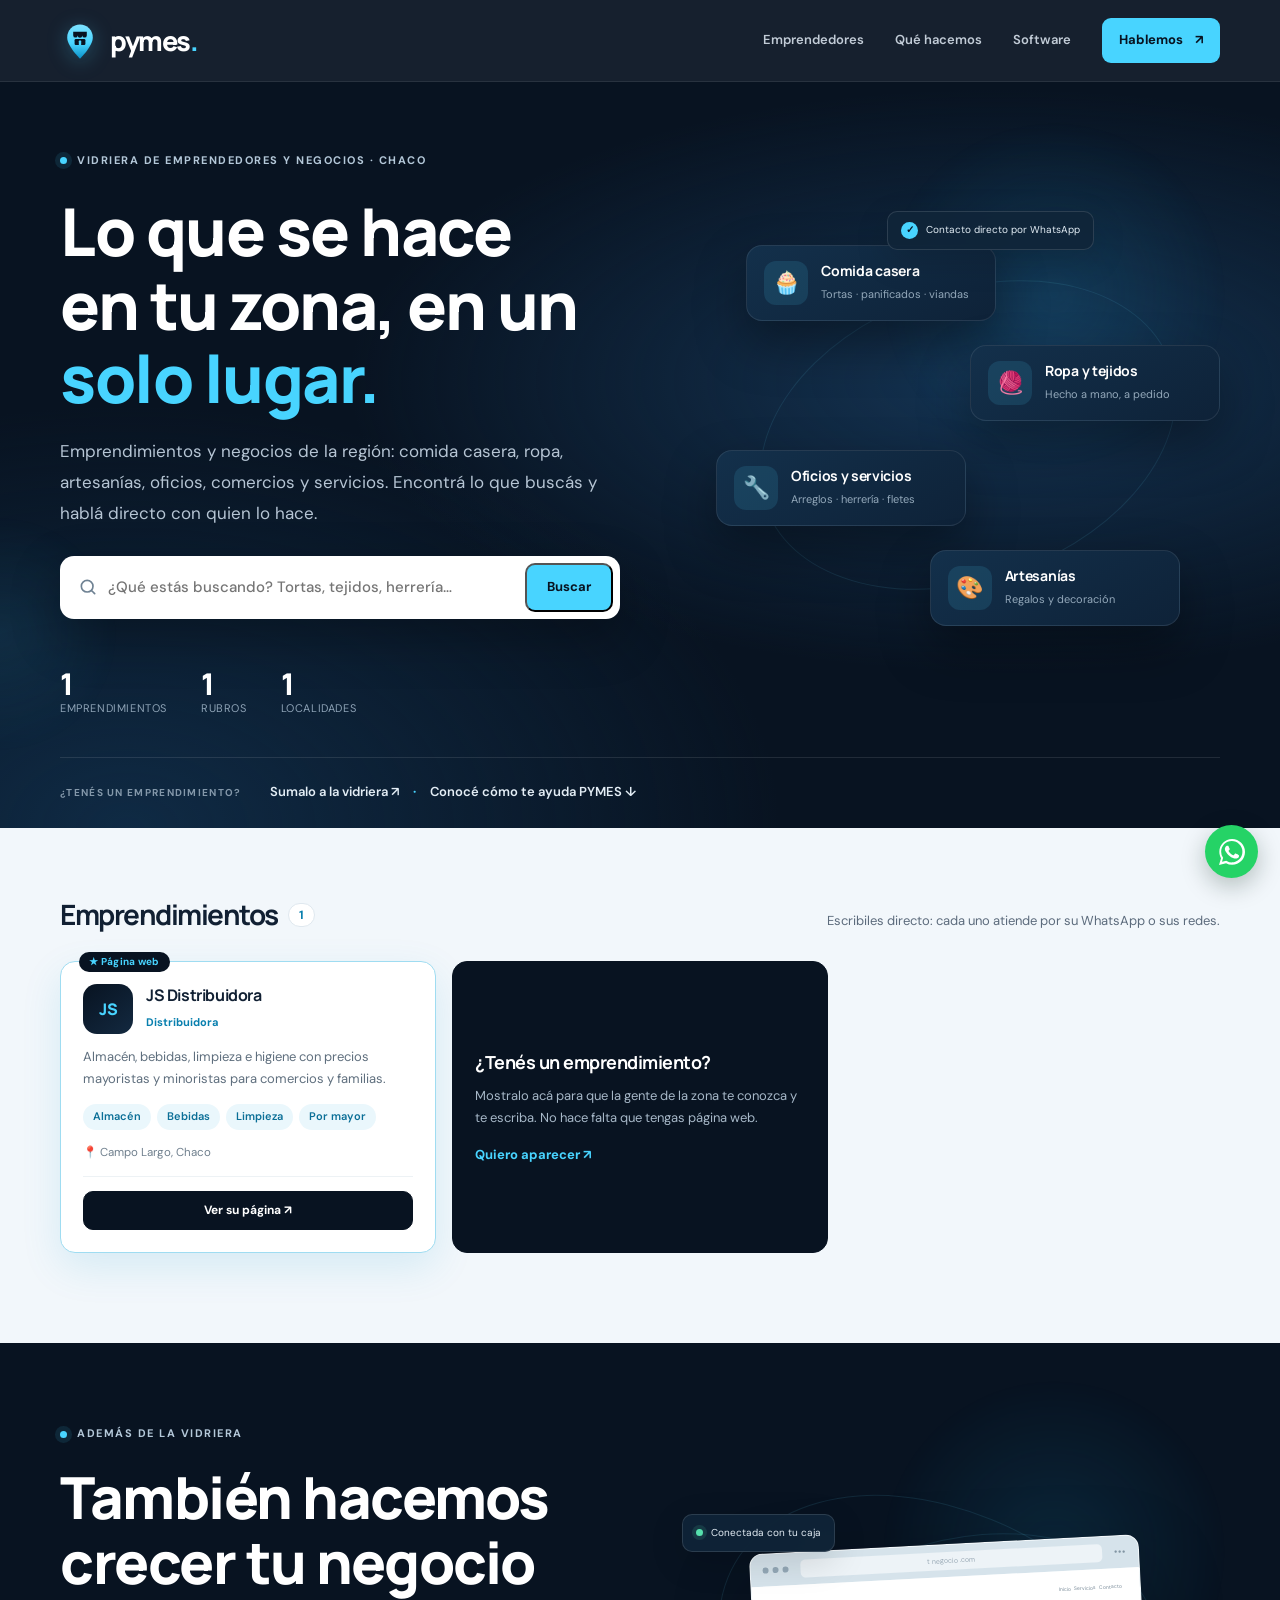
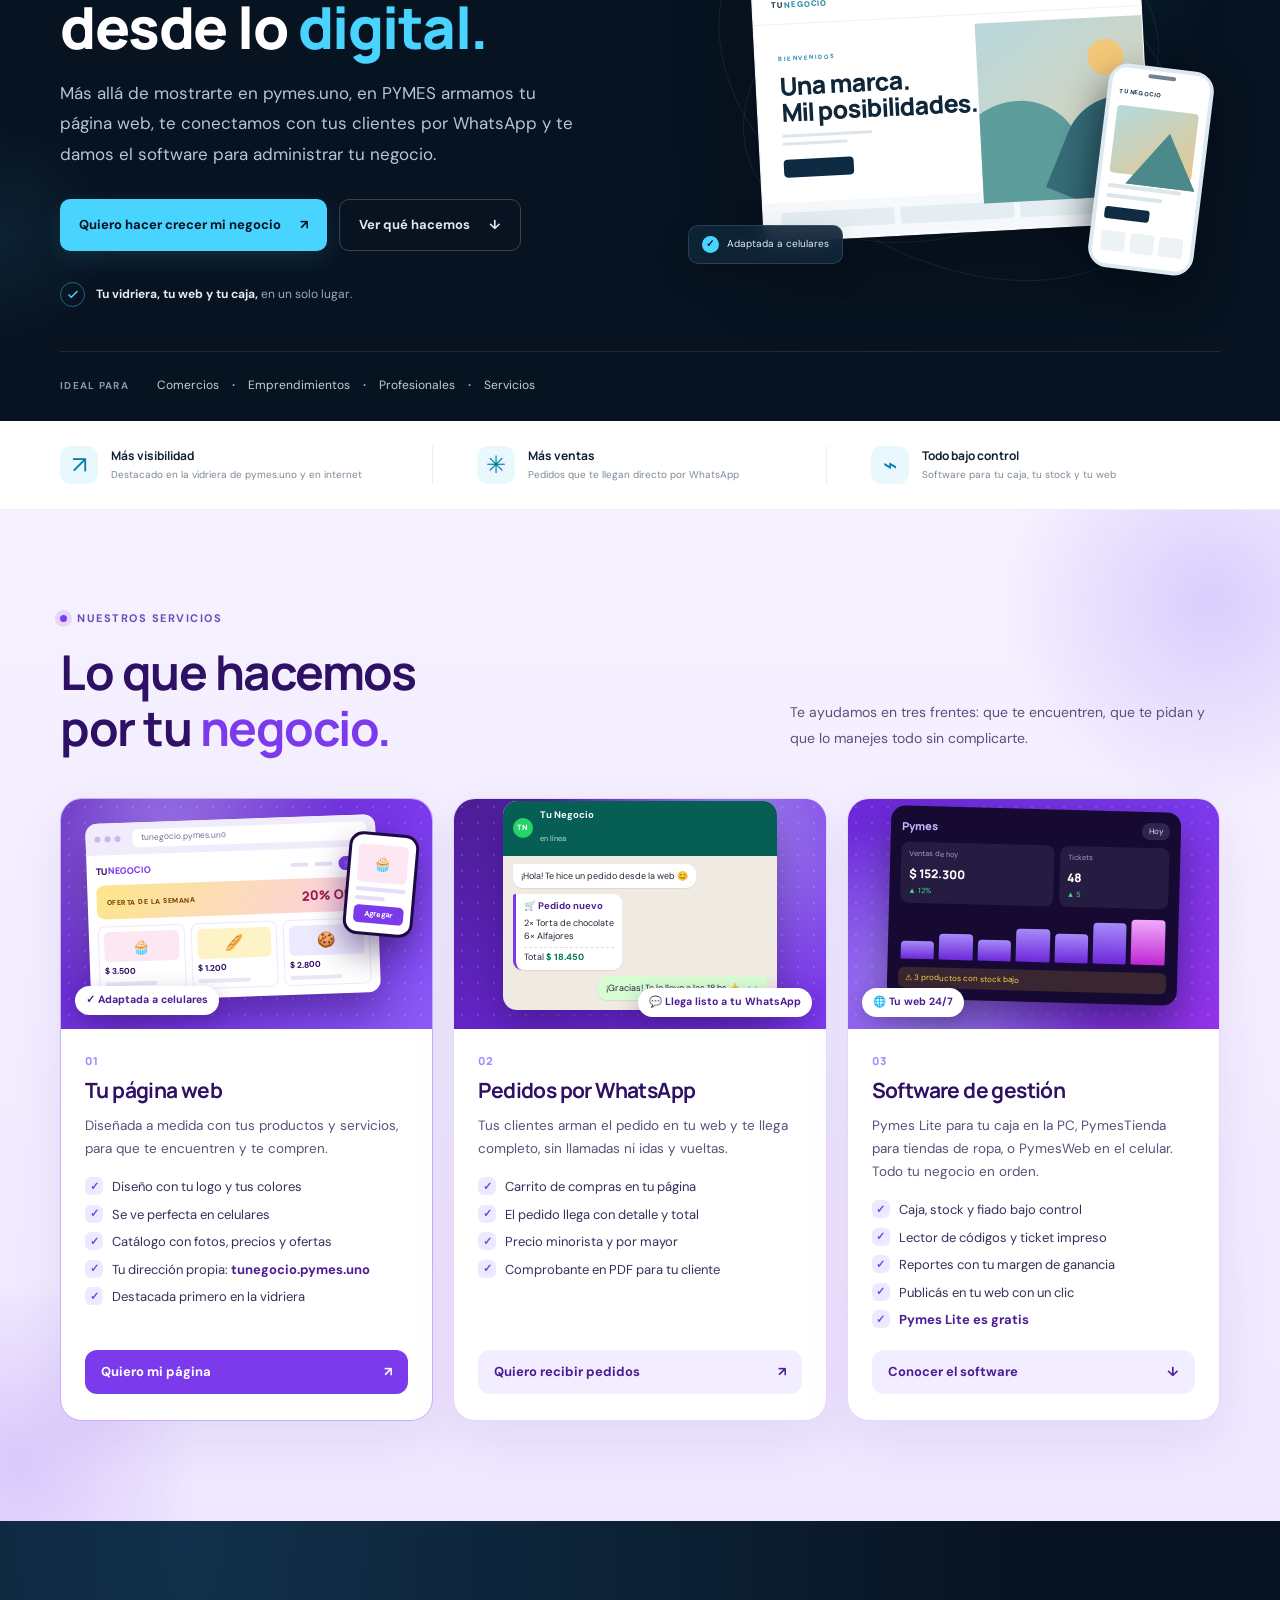
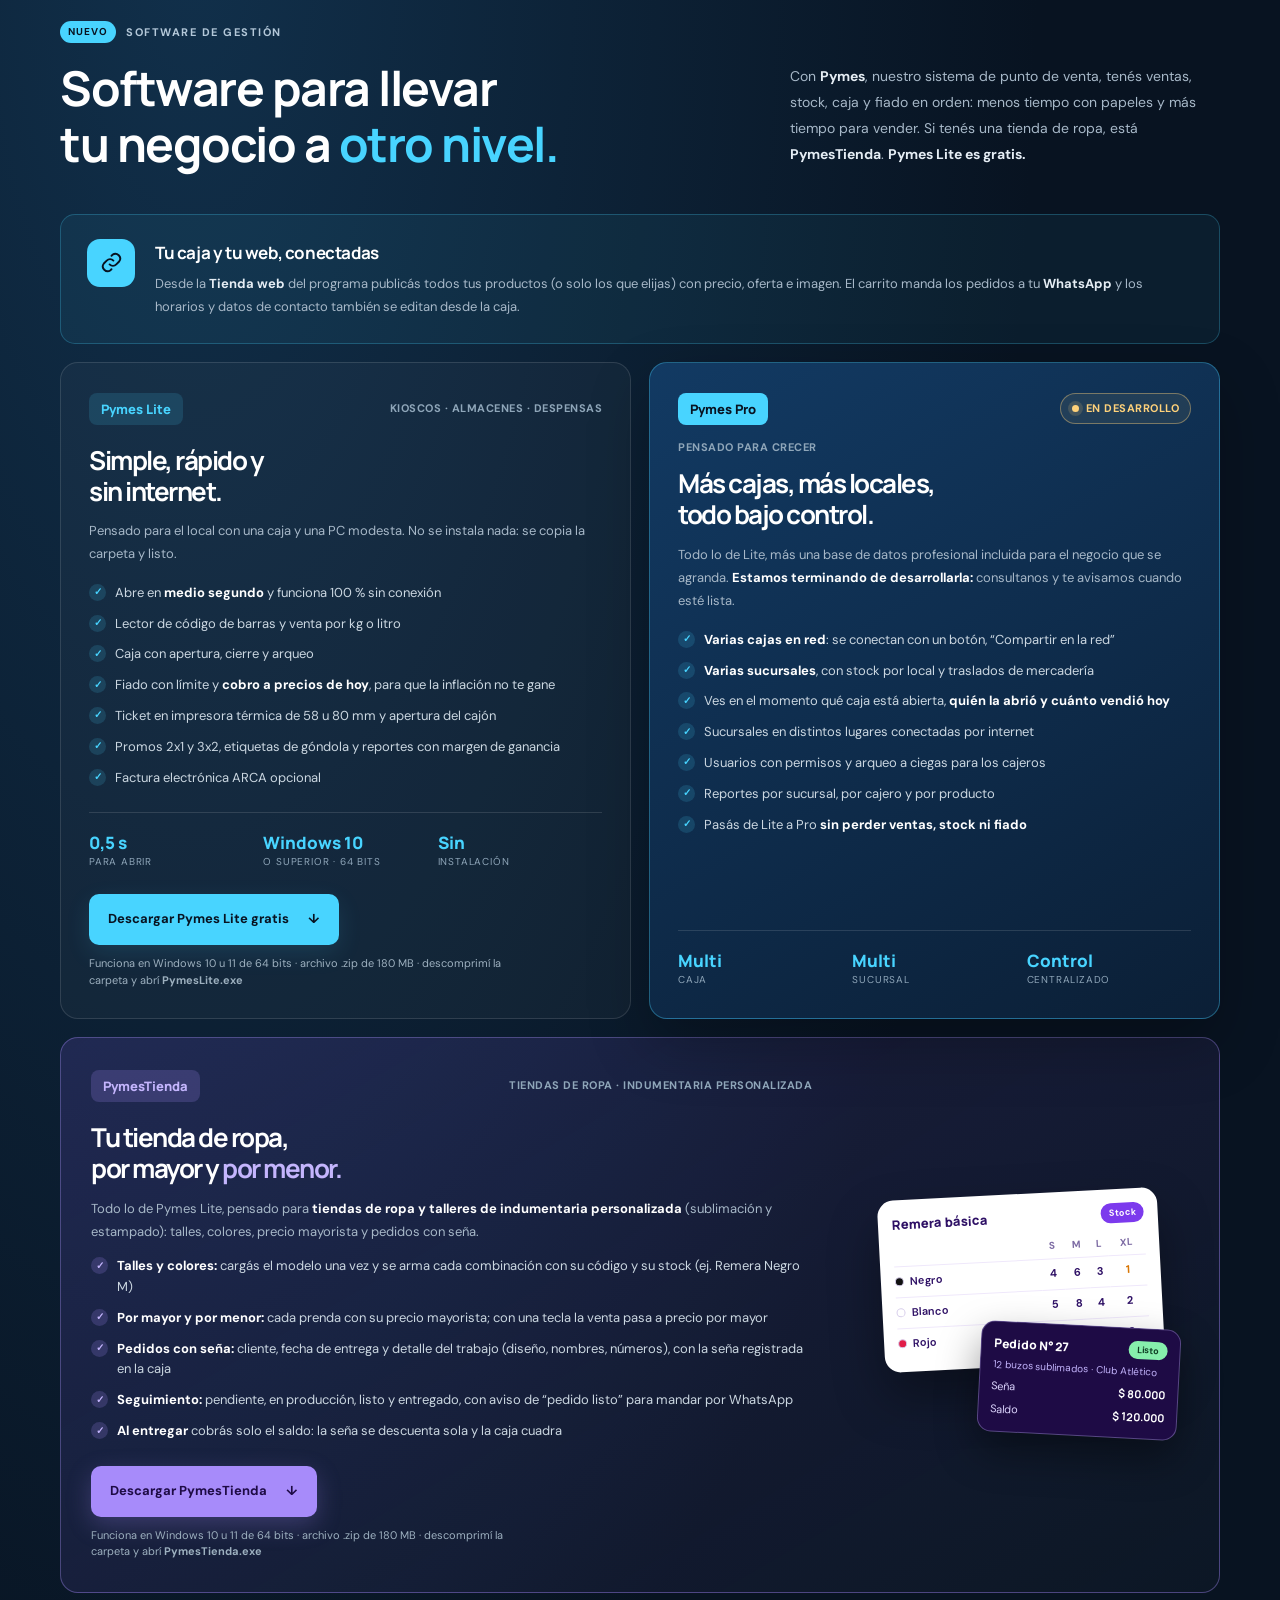
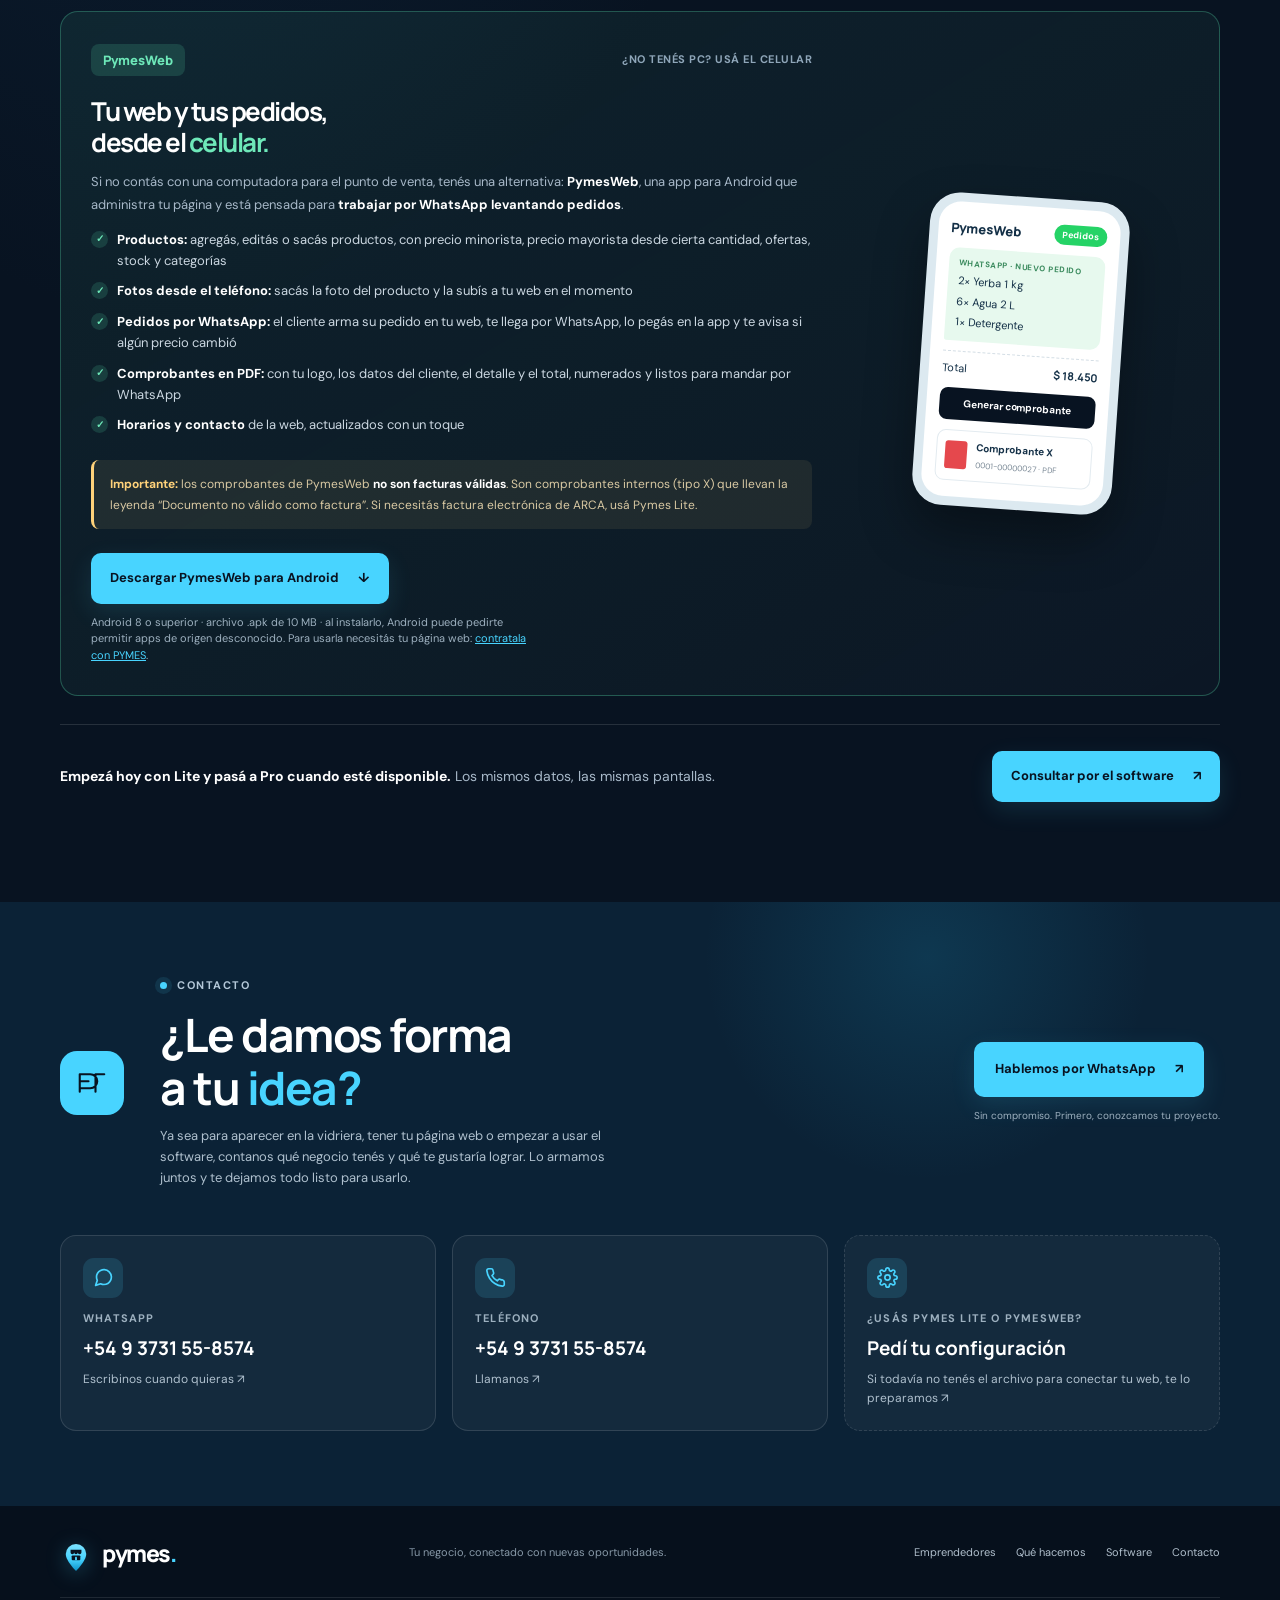
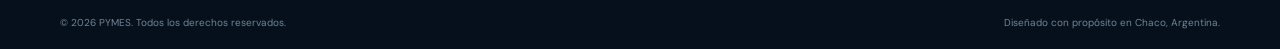
==== commit 286f2412: "Add files via upload" ====
--- a/index.html
+++ b/index.html
@@ -4,6 +4,7 @@
   <meta charset="utf-8">
   <meta name="viewport" content="width=device-width, initial-scale=1">
   <meta name="theme-color" content="#081321">
+  <meta name="color-scheme" content="light only">
   <meta name="description" content="Vidriera de emprendedores de Campo Largo y la región de Chaco: comida casera, ropa, artesanías, oficios y servicios, con contacto directo por WhatsApp. Y si tenés un negocio, PYMES te ayuda a crecer en lo digital.">  <meta property="og:title" content="pymes.uno | Emprendedores y negocios de tu zona">
   <meta property="og:description" content="Página web, pedidos por WhatsApp y software para manejarlo todo, para negocios locales de Chaco.">
   <meta property="og:type" content="website">
--- a/styles.css
+++ b/styles.css
@@ -1,5 +1,5 @@
 /* PYMES — estilos principales. Personalizá los colores desde :root. */
-:root{--navy:#081321;--navy-2:#0d1d30;--navy-3:#132940;--cyan:#48d4ff;--cyan-2:#7de2ff;--blue:#0b91c8;--ink:#112033;--muted:#5c6b7c;--pale:#f2f7fb;--line:#dfe8ef;--white:#fff;--radius:20px;--shadow:0 24px 70px rgba(9,28,48,.12)}
+:root{color-scheme:light only;--navy:#081321;--navy-2:#0d1d30;--navy-3:#132940;--cyan:#48d4ff;--cyan-2:#7de2ff;--blue:#0b91c8;--ink:#112033;--muted:#5c6b7c;--pale:#f2f7fb;--line:#dfe8ef;--white:#fff;--radius:20px;--shadow:0 24px 70px rgba(9,28,48,.12)}
 *{box-sizing:border-box}html{scroll-behavior:smooth;scroll-padding-top:92px}body{margin:0;font-family:"DM Sans",sans-serif;color:var(--ink);background:#fff;line-height:1.6;-webkit-font-smoothing:antialiased}body.menu-open{overflow:hidden}a{color:inherit;text-decoration:none}button{font:inherit}.container{width:min(1160px,calc(100% - 48px));margin-inline:auto}.skip-link{position:absolute;left:-999px;top:10px;z-index:100;background:white;padding:10px}.skip-link:focus{left:10px}.site-header{height:82px;position:sticky;top:0;z-index:50;background:rgba(8,19,33,.94);backdrop-filter:blur(18px);border-bottom:1px solid rgba(255,255,255,.08)}.nav-wrap{height:100%;display:flex;align-items:center;justify-content:space-between}.brand{display:inline-flex;align-items:center;gap:10px;color:white}.brand-mark{display:grid;place-items:center;width:40px;height:40px}.brand-mark img{display:block;width:40px;height:40px;filter:drop-shadow(0 4px 10px rgba(72,212,255,.25))}.brand-mark svg{width:30px;height:30px;fill:none;stroke:var(--navy);stroke-width:2.7;stroke-linecap:round;stroke-linejoin:round}.brand-name{font:800 27px/1 Manrope,sans-serif;letter-spacing:-1.5px}.brand-name span{color:var(--cyan)}.site-nav{display:flex;align-items:center;gap:31px;color:#c2ccd7;font-size:13px;font-weight:600}.site-nav a:not(.nav-cta):hover,.site-footer nav a:hover{color:var(--cyan)}.nav-cta{background:var(--cyan);color:var(--navy);padding:12px 17px;border-radius:9px;font-weight:700}.nav-cta span{margin-left:9px}.menu-toggle{display:none;background:none;border:0;color:white}.hero{position:relative;overflow:hidden;background:radial-gradient(ellipse at 77% 43%,#122e4a 0,transparent 45%),var(--navy);color:white;padding:82px 0 0}.hero-glow{position:absolute;pointer-events:none;border-radius:50%;filter:blur(1px)}.glow-one{width:350px;height:350px;right:4%;top:5%;background:radial-gradient(circle,rgba(33,172,227,.13),transparent 70%)}.glow-two{width:240px;height:240px;left:-120px;bottom:10%;background:radial-gradient(circle,rgba(72,212,255,.08),transparent 70%)}.hero-grid{position:relative;display:grid;grid-template-columns:1.04fr .96fr;gap:40px;align-items:center;min-height:480px}.hero-copy{padding-bottom:44px;position:relative;z-index:2}.eyebrow{display:flex;align-items:center;gap:10px;color:#b4c8d9;font-size:11px;font-weight:700;letter-spacing:1.5px;text-transform:uppercase}.eyebrow-dot{width:7px;height:7px;border-radius:50%;background:var(--cyan);box-shadow:0 0 0 5px rgba(72,212,255,.1)}h1,h2,h3,p{margin-top:0}h1,h2,h3{font-family:Manrope,sans-serif;letter-spacing:-1.5px}h1{font-size:clamp(42px,5.2vw,66px);line-height:1.12;margin:25px 0 20px;font-weight:800}h1 span,h2 span{color:var(--cyan)}.hero-lead{max-width:515px;color:#b6c5d4;font-size:17px;line-height:1.8;margin-bottom:29px}.hero-actions{display:flex;gap:12px;flex-wrap:wrap}.button{display:inline-flex;align-items:center;justify-content:center;gap:19px;padding:15px 19px;border-radius:10px;font-size:13px;font-weight:700;transition:transform .2s,background .2s;cursor:pointer}.button:hover{transform:translateY(-2px)}.button-primary{background:var(--cyan);color:var(--navy);box-shadow:0 8px 25px rgba(72,212,255,.12)}.button-primary:hover{background:var(--cyan-2)}.button-ghost{border:1px solid rgba(255,255,255,.2);color:#e0e8ef}.button-ghost:hover{background:rgba(255,255,255,.06)}.hero-proof{display:flex;align-items:center;gap:11px;margin-top:31px}.proof-icon{width:25px;height:25px;border:1px solid rgba(72,212,255,.4);border-radius:50%;display:grid;place-items:center;color:var(--cyan)}.proof-icon svg{width:14px;height:14px;fill:none;stroke:currentColor;stroke-width:2.5;stroke-linecap:round;stroke-linejoin:round}.hero-proof p{margin:0;color:#9aabba;font-size:12px}.hero-proof strong{color:#e5edf4}.hero-art{position:relative;height:425px;display:flex;align-items:center;justify-content:center}.orbit{position:absolute;border:1px solid rgba(89,192,231,.12);border-radius:50%;transform:rotate(-20deg)}.orbit-a{width:430px;height:290px}.orbit-b{width:500px;height:340px;transform:rotate(30deg)}.browser-card{position:relative;width:min(390px,85%);z-index:2;background:#e8f1f6;border:1px solid rgba(255,255,255,.45);border-radius:13px;overflow:hidden;box-shadow:0 30px 80px rgba(0,0,0,.28);transform:rotate(-3deg)}.browser-top{height:32px;display:flex;align-items:center;gap:12px;padding:0 12px;background:#d6e3eb}.browser-dots{display:flex;gap:4px}.browser-dots i{width:6px;height:6px;background:#94a8b7;border-radius:50%}.browser-address{flex:1;text-align:center;background:#edf3f7;border-radius:5px;color:#9aaab6;font-size:7px;padding:3px}.browser-menu{font-size:10px;color:#8295a3}.mock-site{background:#fff;min-height:255px;color:#10273a;position:relative;overflow:hidden}.mock-nav{height:39px;display:flex;align-items:center;justify-content:space-between;padding:0 18px;border-bottom:1px solid #edf1f4}.mock-logo{font-size:8px;font-weight:800;letter-spacing:1px}.mock-logo span{color:#2688a8}.mock-links{font-size:5px;color:#778997}.mock-content{padding:30px 0 25px 23px;position:relative;z-index:2;width:65%}.mock-kicker{font-size:6px;letter-spacing:1.5px;color:#288eae;font-weight:800}.mock-title{font:800 25px/1.05 Manrope,sans-serif;letter-spacing:-1px;margin:9px 0}.mock-lines i{display:block;width:90px;height:3px;background:#dce6ec;border-radius:2px;margin:5px 0}.mock-lines i+ i{width:65px}.mock-btn{width:70px;height:18px;background:#0e2b43;border-radius:4px;margin-top:14px}.mock-photo{position:absolute;right:0;top:48px;width:43%;height:180px;background:linear-gradient(145deg,#b7d8dc,#e4d3b3);overflow:hidden}.photo-sun{position:absolute;right:20px;top:22px;width:36px;height:36px;border-radius:50%;background:#f3c879}.photo-hill{position:absolute;bottom:-20px;width:130px;height:120px;border-radius:50% 50% 0 0;transform:rotate(-20deg)}.hill-a{left:-30px;background:#5d9d9b}.hill-b{right:-45px;background:#356d79;transform:rotate(25deg)}.mock-bottom{display:flex;gap:6px;padding:10px 18px;background:#f6f9fb}.mock-bottom span{height:17px;flex:1;background:#e4edf2;border-radius:3px}.phone-card{position:absolute;z-index:3;right:3%;bottom:29px;width:106px;height:205px;border:4px solid #dce9f0;border-radius:20px;background:#dce9f0;box-shadow:0 20px 40px #020a12aa;transform:rotate(7deg)}.phone-speaker{position:absolute;top:4px;left:35px;width:28px;height:4px;border-radius:4px;background:#718391;z-index:3}.phone-screen{height:100%;border-radius:14px;overflow:hidden;background:white;padding:20px 8px 8px;color:#143047}.phone-brand{font-size:6px;font-weight:800;letter-spacing:.5px}.phone-image{height:68px;margin-top:8px;border-radius:4px;background:linear-gradient(145deg,#b4d9dc,#e6c88f);position:relative}.phone-image:after{content:"";position:absolute;width:70px;height:55px;bottom:-10px;right:-5px;background:#4b898a;clip-path:polygon(0 100%,55% 0,100% 100%)}.phone-line{height:4px;width:68%;background:#dce6eb;border-radius:3px;margin-top:6px}.phone-line.long{width:90%;margin-top:11px}.phone-button{height:12px;width:55%;background:#102c44;border-radius:3px;margin-top:9px}.phone-row{display:flex;gap:5px;margin-top:12px}.phone-row i{height:20px;flex:1;background:#edf3f5;border-radius:3px}.float-chip{position:absolute;z-index:4;display:flex;align-items:center;gap:8px;border:1px solid rgba(255,255,255,.12);background:rgba(16,37,57,.9);backdrop-filter:blur(12px);padding:10px 13px;border-radius:10px;font-size:10px;color:#e3edf5;box-shadow:0 10px 35px #0002}.chip-top{top:38px;left:0}.chip-bottom{bottom:37px;left:1%}.chip-dot{width:7px;height:7px;border-radius:50%;background:#56e0ad;box-shadow:0 0 0 4px #56e0ad20}.chip-check{display:grid;place-items:center;background:#48d4ff;color:#081321;border-radius:50%;width:17px;height:17px;font-weight:800}.hero-bottom{position:relative;display:flex;align-items:center;gap:28px;padding:24px 0 25px;border-top:1px solid rgba(255,255,255,.1);font-size:10px;letter-spacing:1.3px;color:#8498aa}.hero-bottom>span{font-weight:700}.hero-categories{display:flex;gap:13px;align-items:center;flex-wrap:wrap;letter-spacing:0;color:#c1ced9;font-size:12px}.hero-categories b{color:var(--cyan)}.trust-strip{border-bottom:1px solid #eaf0f4;background:#fff}.trust-inner{display:grid;grid-template-columns:repeat(3,1fr);padding:25px 0;gap:20px}.trust-item{display:flex;align-items:center;gap:13px;padding-left:24px;border-right:1px solid #e8eef2}.trust-item:first-child{padding-left:0}.trust-item:last-child{border:0}.trust-icon{width:38px;height:38px;display:grid;place-items:center;border-radius:11px;background:#e9f8fd;color:#087ba8;font-size:24px}.trust-item strong,.trust-item small{display:block}.trust-item strong{font:700 12px Manrope,sans-serif}.trust-item small{font-size:10px;color:#7b8996;margin-top:3px}.section{padding:100px 0}.section-light{background:#fff}.section-pale{background:var(--pale)}.section-heading{display:flex;align-items:flex-end;justify-content:space-between;gap:45px;margin-bottom:42px}.eyebrow-light{color:#4c6b80}.section-heading h2,.industries-copy h2,.about-copy h2{font-size:clamp(34px,4vw,48px);line-height:1.16;margin:17px 0 0}.section-heading h2 span,.industries-copy h2 span,.about-copy h2 span{color:#168dbb}.section-heading>p{max-width:430px;color:var(--muted);font-size:14px;line-height:1.85;margin-bottom:4px}.service-grid{display:grid;grid-template-columns:repeat(4,1fr);gap:16px}.service-card{position:relative;min-height:292px;padding:26px 22px;border:1px solid #e3ebf0;border-radius:15px;background:white;transition:transform .25s,box-shadow .25s,border-color .25s}.service-card:hover{transform:translateY(-5px);box-shadow:var(--shadow);border-color:#c3eaf7}.service-featured{background:var(--navy);color:white;border-color:var(--navy)}.service-number{position:absolute;right:22px;top:21px;color:#a9b8c4;font-size:10px;font-weight:700;letter-spacing:1px}.service-featured .service-number{color:#64869d}.service-icon{display:grid;place-items:center;width:48px;height:48px;background:#e9f8fd;border-radius:13px;margin-bottom:23px;color:#087fae}.service-featured .service-icon{background:rgba(72,212,255,.15);color:var(--cyan)}.service-icon svg{width:23px;height:23px;fill:none;stroke:currentColor;stroke-width:1.6;stroke-linecap:round;stroke-linejoin:round}.service-card h3{font-size:17px;line-height:1.35;letter-spacing:-.5px;margin-bottom:11px}.service-card p{font-size:12px;line-height:1.8;color:#6a7a88;margin-bottom:20px}.service-featured p{color:#a7b8c8}.text-link{display:inline-flex;gap:8px;align-items:center;color:#087fae;font-size:11px;font-weight:700}.service-featured .text-link{color:var(--cyan)}.text-link span{font-size:15px}.small-note{font-size:12px;color:#748493;margin:22px 0 0}.industries-layout{display:grid;grid-template-columns:.78fr 1.22fr;gap:70px;align-items:center}.industries-copy h2{margin-bottom:22px}.industries-copy>p,.about-copy>p{color:var(--muted);font-size:14px;line-height:1.9;margin-bottom:25px}.button-dark{background:var(--navy);color:white}.button-dark:hover{background:#17344d}.industry-grid{display:grid;grid-template-columns:repeat(2,1fr);gap:16px}.industry-card{overflow:hidden;background:white;border:1px solid #e3ebf0;border-radius:15px;box-shadow:0 8px 25px rgba(11,35,54,.03)}.industry-art{height:155px;position:relative;overflow:hidden;display:grid;place-items:center}.art-store{background:linear-gradient(135deg,#e2f2f5,#c5e0e6)}.art-awning{position:absolute;width:135px;height:83px;top:36px;background:#f7fbfc;border:5px solid #527b8a;border-bottom:0;border-radius:5px 5px 0 0;box-shadow:0 10px 0 #a6cbd2}.art-awning:before{content:"";position:absolute;left:-5px;right:-5px;top:18px;height:22px;background:repeating-linear-gradient(90deg,#0e759a 0 22px,#f3fafc 22px 44px);border-radius:2px}.art-window{position:absolute;width:92px;height:48px;top:87px;background:#a7d4dc;border:5px solid #527b8a}.art-food{background:linear-gradient(135deg,#f8e7ce,#e8c6a0)}.plate{width:118px;height:118px;background:#fffaf1;border:9px solid #e8dfce;border-radius:50%;box-shadow:0 12px 25px #9a6a3d30}.plate-food{position:absolute;width:78px;height:78px;border-radius:50%;background:radial-gradient(circle at 30% 35%,#f6bd54 0 10%,transparent 11%),radial-gradient(circle at 65% 30%,#6c9d59 0 12%,transparent 13%),radial-gradient(circle at 58% 70%,#c85c3c 0 16%,transparent 17%),radial-gradient(circle at 30% 70%,#f0a34c 0 13%,transparent 14%),#e9d39a}.food-leaf{position:absolute;width:24px;height:42px;border-radius:100% 0 100% 0;background:#5f8d54;transform:rotate(35deg);top:25px;right:calc(50% - 65px)}.art-tools{background:linear-gradient(135deg,#d9e6f2,#a8c0d7)}.tool-shape{position:absolute;width:24px;height:105px;border-radius:12px;background:#234c6c;box-shadow:inset -5px 0 #4c7899}.tool-one{transform:rotate(38deg)}.tool-two{transform:rotate(-38deg);background:#e8f0f5;box-shadow:inset -5px 0 #9ab2c5}.tool-three{width:80px;height:16px;transform:rotate(90deg);background:#0f8fb8;box-shadow:inset -5px 0 #54b8d5}.art-wellness{background:linear-gradient(135deg,#e4e8dd,#c3d4bd)}.wellness-circle{width:96px;height:96px;border:2px solid #829a7d;border-radius:50%;position:absolute}.wellness-person{position:absolute;width:36px;height:36px;background:#b56c4e;border-radius:50%;top:30px;left:calc(50% - 18px)}.wellness-person:after{content:"";position:absolute;width:67px;height:62px;top:35px;left:-15px;background:#476b5b;border-radius:35px 35px 10px 10px}.wellness-leaf{position:absolute;width:30px;height:45px;border-radius:100% 0 100% 0;background:#6e9369;right:calc(50% - 66px);top:23px;transform:rotate(30deg)}.industry-label{display:flex;align-items:center;gap:11px;padding:15px 14px}.industry-emoji{display:grid;place-items:center;flex-shrink:0;width:33px;height:33px;background:#eaf7fb;border-radius:9px;color:#0b83ad;font-size:18px}.industry-label>div{flex:1}.industry-label h3{font-size:12px;letter-spacing:-.2px;margin:0 0 3px}.industry-label p{font-size:10px;color:#7b8996;line-height:1.45;margin:0}.industry-arrow{color:#1b9bc4;font-size:17px}.section-dark{background:var(--navy);color:white}.process-section{position:relative;overflow:hidden;background:radial-gradient(ellipse at 50% 100%,#112b42 0,transparent 60%),var(--navy)}.section-heading-dark h2 span{color:var(--cyan)}.section-heading-dark>p{color:#a7b8c8}.process-grid{display:grid;grid-template-columns:repeat(4,1fr);gap:0;border-top:1px solid rgba(255,255,255,.14)}.process-step{position:relative;padding:30px 24px 5px 0;border-right:1px solid rgba(255,255,255,.1);margin-right:24px}.process-step:last-child{border:0;margin-right:0}.step-count{position:absolute;right:24px;top:28px;color:#55738a;font-size:11px;font-weight:700;letter-spacing:1px}.step-icon{display:grid;place-items:center;width:48px;height:48px;border-radius:13px;border:1px solid rgba(72,212,255,.2);background:rgba(72,212,255,.08);color:var(--cyan);margin-bottom:23px}.step-icon svg{width:23px;height:23px;fill:none;stroke:currentColor;stroke-width:1.7;stroke-linecap:round;stroke-linejoin:round}.process-step h3{font-size:16px;letter-spacing:-.4px;margin-bottom:10px}.process-step p{font-size:12px;line-height:1.8;color:#9eafbe;max-width:220px;margin-bottom:0}.about-grid{display:grid;grid-template-columns:.9fr 1.1fr;gap:90px;align-items:center}.about-visual{position:relative;min-height:380px;display:grid;place-items:center}.about-panel{position:relative;z-index:2;width:100%;max-width:400px;min-height:310px;padding:25px 27px;background:linear-gradient(145deg,#0e2b43,#081321);border-radius:20px;color:white;box-shadow:0 25px 60px rgba(9,28,48,.18);overflow:hidden}.about-panel:after{content:"";position:absolute;width:230px;height:230px;right:-90px;top:60px;border:1px solid rgba(72,212,255,.22);border-radius:50%;box-shadow:0 0 0 25px rgba(72,212,255,.03),0 0 0 50px rgba(72,212,255,.025)}.about-panel-top{display:flex;align-items:center;justify-content:space-between}.mini-brand{display:flex;align-items:center;gap:7px;font:700 13px Manrope,sans-serif}.mini-mark{display:grid;place-items:center;background:var(--cyan);color:var(--navy);font-weight:800;border-radius:6px;width:25px;height:25px}.status-pill{font-size:9px;color:#b9d3df;border:1px solid #33566d;padding:6px 9px;border-radius:20px}.status-pill i{display:inline-block;width:5px;height:5px;background:#55d7a0;border-radius:50%;margin-right:5px}.about-big-type{position:relative;z-index:1;font:800 clamp(28px,3.3vw,41px)/1.18 Manrope,sans-serif;letter-spacing:-1.7px;margin-top:43px}.about-big-type span{color:var(--cyan)}.about-bottom{position:absolute;bottom:22px;left:27px;right:27px;display:flex;justify-content:space-between;align-items:center;color:#8da7b9;font-size:8px;letter-spacing:1.5px}.about-star{font-size:25px;color:var(--cyan)}.about-orb{position:absolute;right:0;bottom:8px;width:105px;height:105px;border-radius:50%;background:linear-gradient(145deg,#75e1ff,#0e8fc0);box-shadow:0 12px 40px #1596be40}.about-sticker{position:absolute;z-index:3;left:0;bottom:36px;padding:14px 18px;border-radius:12px;background:white;box-shadow:0 12px 30px #0b23361c;font-size:11px;line-height:1.4;color:#647485;transform:rotate(-5deg)}.about-sticker b{font:800 15px Manrope,sans-serif;color:var(--ink)}.about-copy h2{font-size:clamp(32px,3.5vw,44px);margin:17px 0 24px}.about-values{display:flex;gap:26px;border-top:1px solid #e1eaf0;padding-top:22px;margin-top:27px}.about-values div{display:flex;flex-direction:column;gap:6px}.about-values span{color:#1a9ac3;font-size:10px;font-weight:700}.about-values strong{font:700 12px Manrope,sans-serif}.cta-section{position:relative;overflow:hidden;background:#0b2236;color:white;padding:75px 0}.cta-glow{position:absolute;right:10%;top:-170px;width:450px;height:450px;border-radius:50%;background:radial-gradient(circle,rgba(29,155,200,.18),transparent 70%)}.cta-inner{position:relative;display:grid;grid-template-columns:70px 1fr auto;align-items:center;gap:30px}.cta-symbol{width:64px;height:64px;display:grid;place-items:center;border-radius:17px;background:var(--cyan)}.cta-symbol svg{width:42px;height:42px;fill:none;stroke:var(--navy);stroke-width:2.4;stroke-linecap:round;stroke-linejoin:round}.cta-copy h2{font-size:clamp(34px,4vw,46px);line-height:1.15;margin:14px 0 12px}.cta-copy p{font-size:13px;color:#afc0ce;max-width:470px;margin-bottom:0}.button-large{padding:17px 21px;white-space:nowrap}.cta-action{display:flex;flex-direction:column;align-items:flex-start;gap:11px}.cta-action small{font-size:10px;color:#9db0bf}.site-footer{background:#06101c;color:#b0bfcc;padding:31px 0 18px}.footer-main{display:grid;grid-template-columns:1fr 1.4fr 1fr;align-items:center;gap:20px;padding-bottom:28px}.footer-brand .brand-mark{width:32px;height:32px;border-radius:9px}.footer-brand .brand-mark svg{width:25px}.footer-brand .brand-name{font-size:23px}.footer-main>p{font-size:11px;margin:0;color:#8798a7}.site-footer nav{display:flex;justify-content:flex-end;gap:20px;font-size:11px}.footer-bottom{display:flex;justify-content:space-between;gap:20px;padding-top:17px;border-top:1px solid rgba(255,255,255,.1);font-size:10px;color:#718495}.whatsapp-float{position:fixed;z-index:40;right:22px;bottom:22px;width:53px;height:53px;display:grid;place-items:center;border-radius:50%;background:#25d366;box-shadow:0 8px 25px #08201845;transition:transform .2s}.whatsapp-float:hover{transform:translateY(-3px) scale(1.04)}.whatsapp-float svg{width:26px;height:26px;fill:white}
 .pos-section{position:relative;overflow:hidden;background:radial-gradient(ellipse at 15% 0,#11304b 0,transparent 55%),var(--navy)}.section-heading-dark>p strong{color:#e5edf4}.pos-new{background:var(--cyan);color:var(--navy);padding:3px 8px;border-radius:20px;font-size:10px;letter-spacing:1px}.pos-link{display:flex;gap:20px;align-items:flex-start;padding:24px 26px;margin-bottom:18px;border:1px solid rgba(72,212,255,.25);border-radius:15px;background:rgba(72,212,255,.06)}.pos-link-icon{flex-shrink:0;display:grid;place-items:center;width:48px;height:48px;border-radius:13px;background:var(--cyan);color:var(--navy)}.pos-link-icon svg{width:23px;height:23px;fill:none;stroke:currentColor;stroke-width:2;stroke-linecap:round;stroke-linejoin:round}.pos-link h3{font-size:17px;letter-spacing:-.4px;margin-bottom:6px}.pos-link p{font-size:13px;line-height:1.8;color:#a7b8c8;margin:0}.pos-link strong{color:#e5edf4}.pos-grid{display:grid;grid-template-columns:repeat(2,1fr);gap:18px}.pos-card{display:flex;flex-direction:column;padding:30px 28px;border:1px solid rgba(255,255,255,.12);border-radius:18px;background:rgba(255,255,255,.03)}.pos-card-pro{background:linear-gradient(150deg,#123a63,#0b1f36);border-color:rgba(72,212,255,.35);box-shadow:0 25px 60px rgba(0,0,0,.25)}.pos-card-top{display:flex;align-items:center;justify-content:space-between;gap:12px;flex-wrap:wrap;margin-bottom:20px}.pos-badge{font:800 13px Manrope,sans-serif;padding:7px 12px;border-radius:8px;background:rgba(72,212,255,.14);color:var(--cyan)}.pos-card-pro .pos-badge{background:var(--cyan);color:var(--navy)}.pos-for{font-size:11px;font-weight:700;letter-spacing:.5px;color:#8fa6b9;text-transform:uppercase}.pos-dev{display:inline-flex;align-items:center;gap:7px;font-size:11px;font-weight:700;letter-spacing:.5px;text-transform:uppercase;color:#ffd27a;border:1px solid rgba(255,210,122,.4);background:rgba(255,210,122,.08);padding:6px 11px;border-radius:20px}.pos-dev i{width:7px;height:7px;border-radius:50%;background:#ffd27a;box-shadow:0 0 0 4px rgba(255,210,122,.15)}.pos-for-sub{display:block;margin:-6px 0 12px}.pos-lead strong{color:#fff}.pos-card h3{font-size:26px;line-height:1.2;margin-bottom:12px}.pos-lead{font-size:13px;color:#a7b8c8;line-height:1.8}.pos-list{list-style:none;padding:0;margin:4px 0 24px;display:grid;gap:10px}.pos-list li{position:relative;padding-left:26px;font-size:13px;line-height:1.6;color:#cbd7e1}.pos-list li:before{content:"✓";position:absolute;left:0;top:1px;display:grid;place-items:center;width:17px;height:17px;border-radius:50%;background:rgba(72,212,255,.15);color:var(--cyan);font-size:10px;font-weight:800}.pos-list strong{color:#fff}.pos-specs{margin-top:auto;display:grid;grid-template-columns:repeat(3,1fr);border-top:1px solid rgba(255,255,255,.12);padding-top:18px;gap:10px}.pos-specs div{display:flex;flex-direction:column}.pos-specs b{font:800 17px Manrope,sans-serif;color:var(--cyan)}.pos-specs span{font-size:10px;color:#8fa6b9;text-transform:uppercase;letter-spacing:.8px}.pos-cta{display:flex;align-items:center;justify-content:space-between;gap:20px;flex-wrap:wrap;margin-top:28px;padding-top:26px;border-top:1px solid rgba(255,255,255,.12)}.pos-cta p{margin:0;font-size:14px;color:#a7b8c8}.pos-cta strong{color:#fff}
 .pw-card{display:grid;grid-template-columns:1.5fr .7fr;gap:40px;align-items:center;margin-top:18px;padding:32px 30px;border:1px solid rgba(86,224,173,.3);border-radius:18px;background:linear-gradient(150deg,rgba(86,224,173,.08),rgba(255,255,255,.02))}.pw-badge{background:rgba(86,224,173,.16);color:#6ee8b9}.pw-card h3{font-size:26px;line-height:1.2;margin-bottom:12px}.pw-card h3 span{color:#6ee8b9}.pw-list li:before{background:rgba(86,224,173,.16);color:#6ee8b9}.pw-note{margin:0;padding:14px 16px;border-left:3px solid #ffd27a;border-radius:8px;background:rgba(255,210,122,.08);font-size:12px;line-height:1.7;color:#d9c9a3}.pw-note b{color:#ffd27a}.pw-note strong{color:#fff}.pw-phone{justify-self:center;width:200px;padding:9px;border-radius:30px;background:#dce9f0;box-shadow:0 25px 50px rgba(0,0,0,.35);transform:rotate(4deg)}.pw-screen{border-radius:22px;background:#fff;color:#143047;padding:16px 13px;display:grid;gap:10px;font-size:11px}.pw-bar{display:flex;justify-content:space-between;align-items:center}.pw-bar b{font:800 13px Manrope,sans-serif}.pw-bar span{font-size:9px;color:#fff;background:#25d366;padding:3px 8px;border-radius:20px;font-weight:700}.pw-msg{display:grid;gap:3px;background:#e7f9ee;border-radius:10px 10px 10px 2px;padding:9px 10px}.pw-msg small{font-size:8px;color:#3a8a5d;font-weight:700;text-transform:uppercase;letter-spacing:.5px}.pw-row{display:flex;justify-content:space-between;border-top:1px dashed #d4dee5;padding-top:8px}.pw-row b{font-family:Manrope,sans-serif}.pw-btn{text-align:center;background:var(--navy);color:#fff;border-radius:8px;padding:8px;font-weight:700;font-size:10px}.pw-pdf{display:flex;gap:9px;align-items:center;border:1px solid #e3ebf0;border-radius:9px;padding:8px}.pw-pdf i{width:22px;height:28px;border-radius:3px;background:#e5484d;flex-shrink:0}.pw-pdf b{display:block;font-size:10px}.pw-pdf small{font-size:8px;color:#7b8996}
@@ -72,3 +72,4 @@
 .join-steps{border-color:#fde3c8;box-shadow:0 18px 45px rgba(194,65,12,.08)}
 .join-num{background:#ffe4c7;color:#c2410c}
 .join-steps li:last-child .join-num{background:#dcfce7;color:#15803d}
+/* Celulares: nada puede ensanchar la página (overflow-x:clip no rompe el encabezado fijo como overflow:hidden). */html,body{max-width:100%;overflow-x:clip}img,svg,table{max-width:100%}@media(max-width:760px){.pos-specs{grid-template-columns:repeat(3,minmax(0,1fr))}.pos-specs b{font-size:14px;white-space:normal}.pos-specs span{font-size:9px;letter-spacing:.3px}.pos-card,.pw-card,.svc-card,.emp-card,.contact-card{min-width:0}.pw-card{overflow:hidden}.pt-art{width:100%;max-width:280px;padding-bottom:84px}.pt-order{right:0;width:190px}.vitrina h1{font-size:clamp(31px,9vw,48px)}.vitrina-stats dt{font-size:22px}.vitrina-search .button{padding:11px 12px}.hero-title{font-size:clamp(31px,8.6vw,44px)}.svc-art{height:200px}.svc-browser{width:74%;transform:translate(-10px,-6px) rotate(-2deg)}.svc-mini-phone{right:10px;width:62px}.svc-float{font-size:9.5px}.emp-list-head h2{font-size:22px}.pos-download small{display:block;max-width:100%}.contact-origin p{min-width:0}}@media(max-width:380px){.container{width:calc(100% - 28px)}.vitrina-search{padding:6px 6px 6px 12px}.vitrina-search svg{display:none}.pos-card,.pw-card{padding-left:16px;padding-right:16px}.svc-float{display:none}}
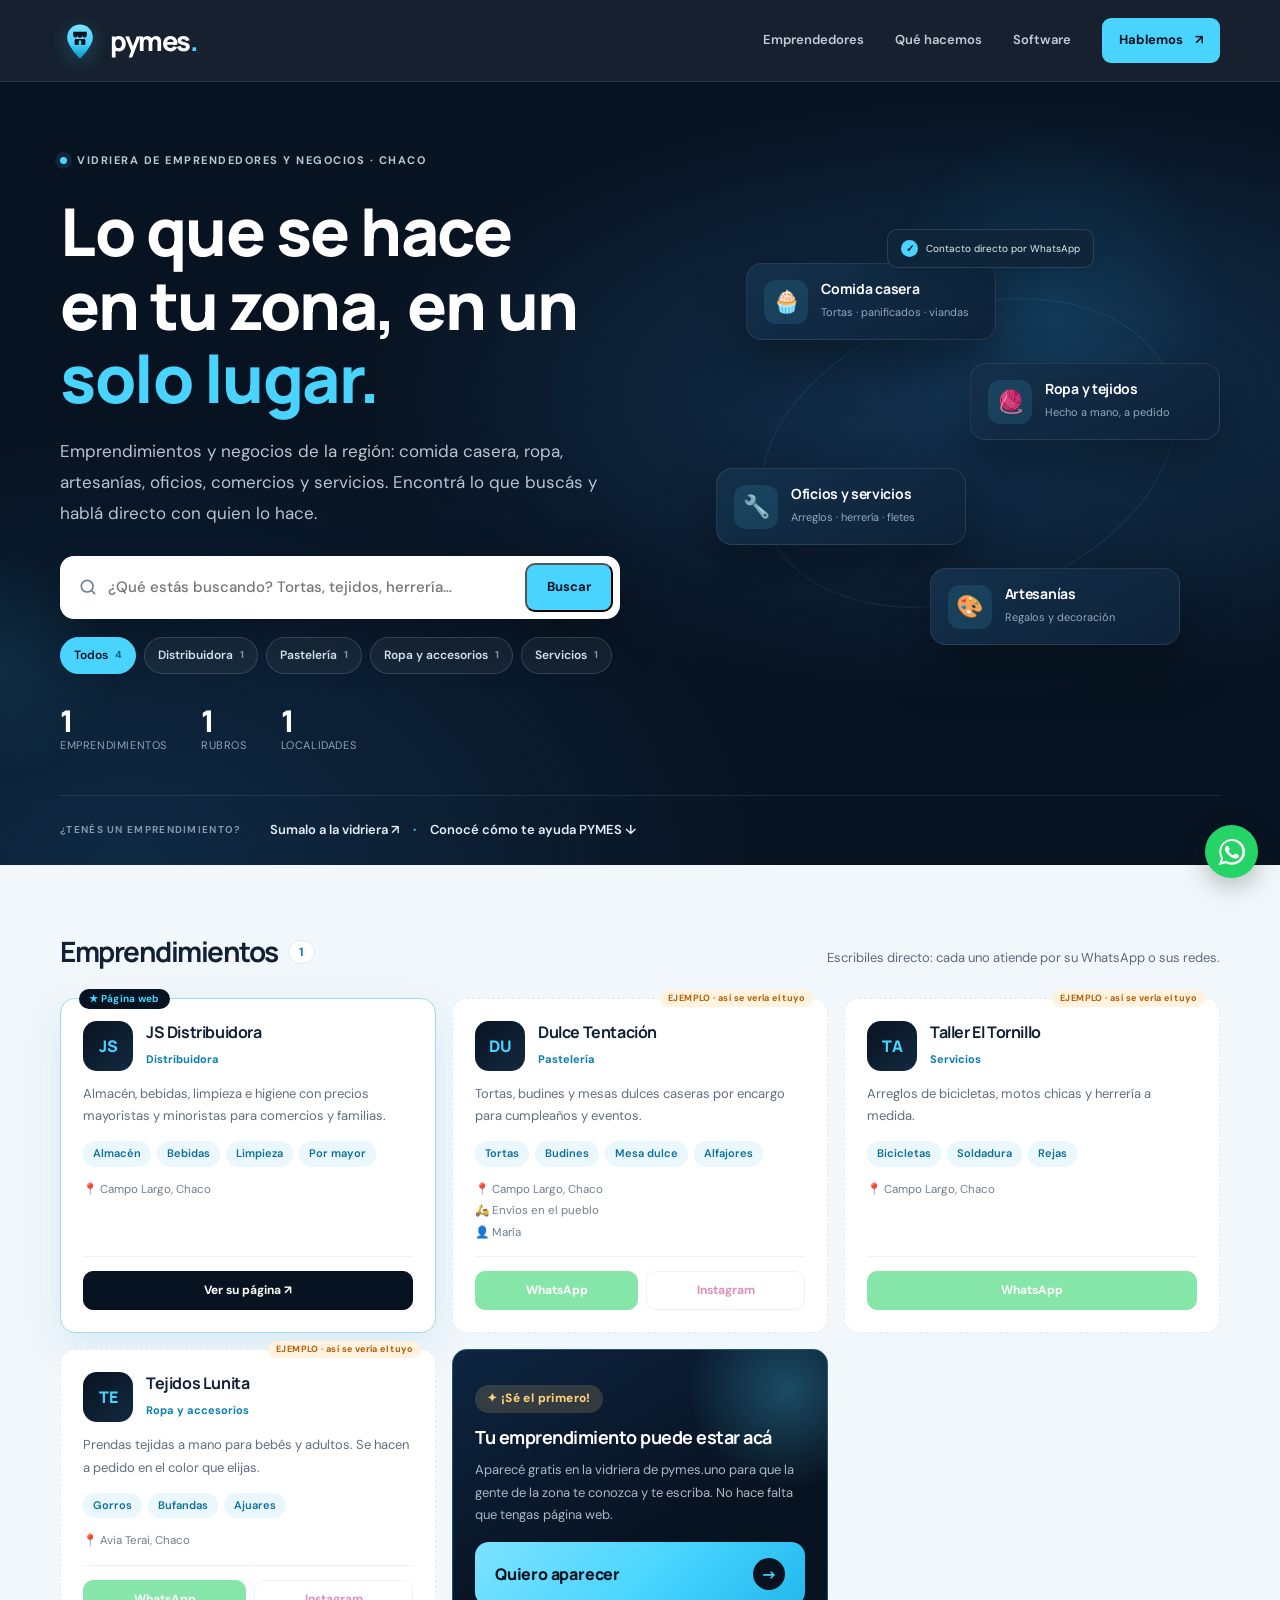
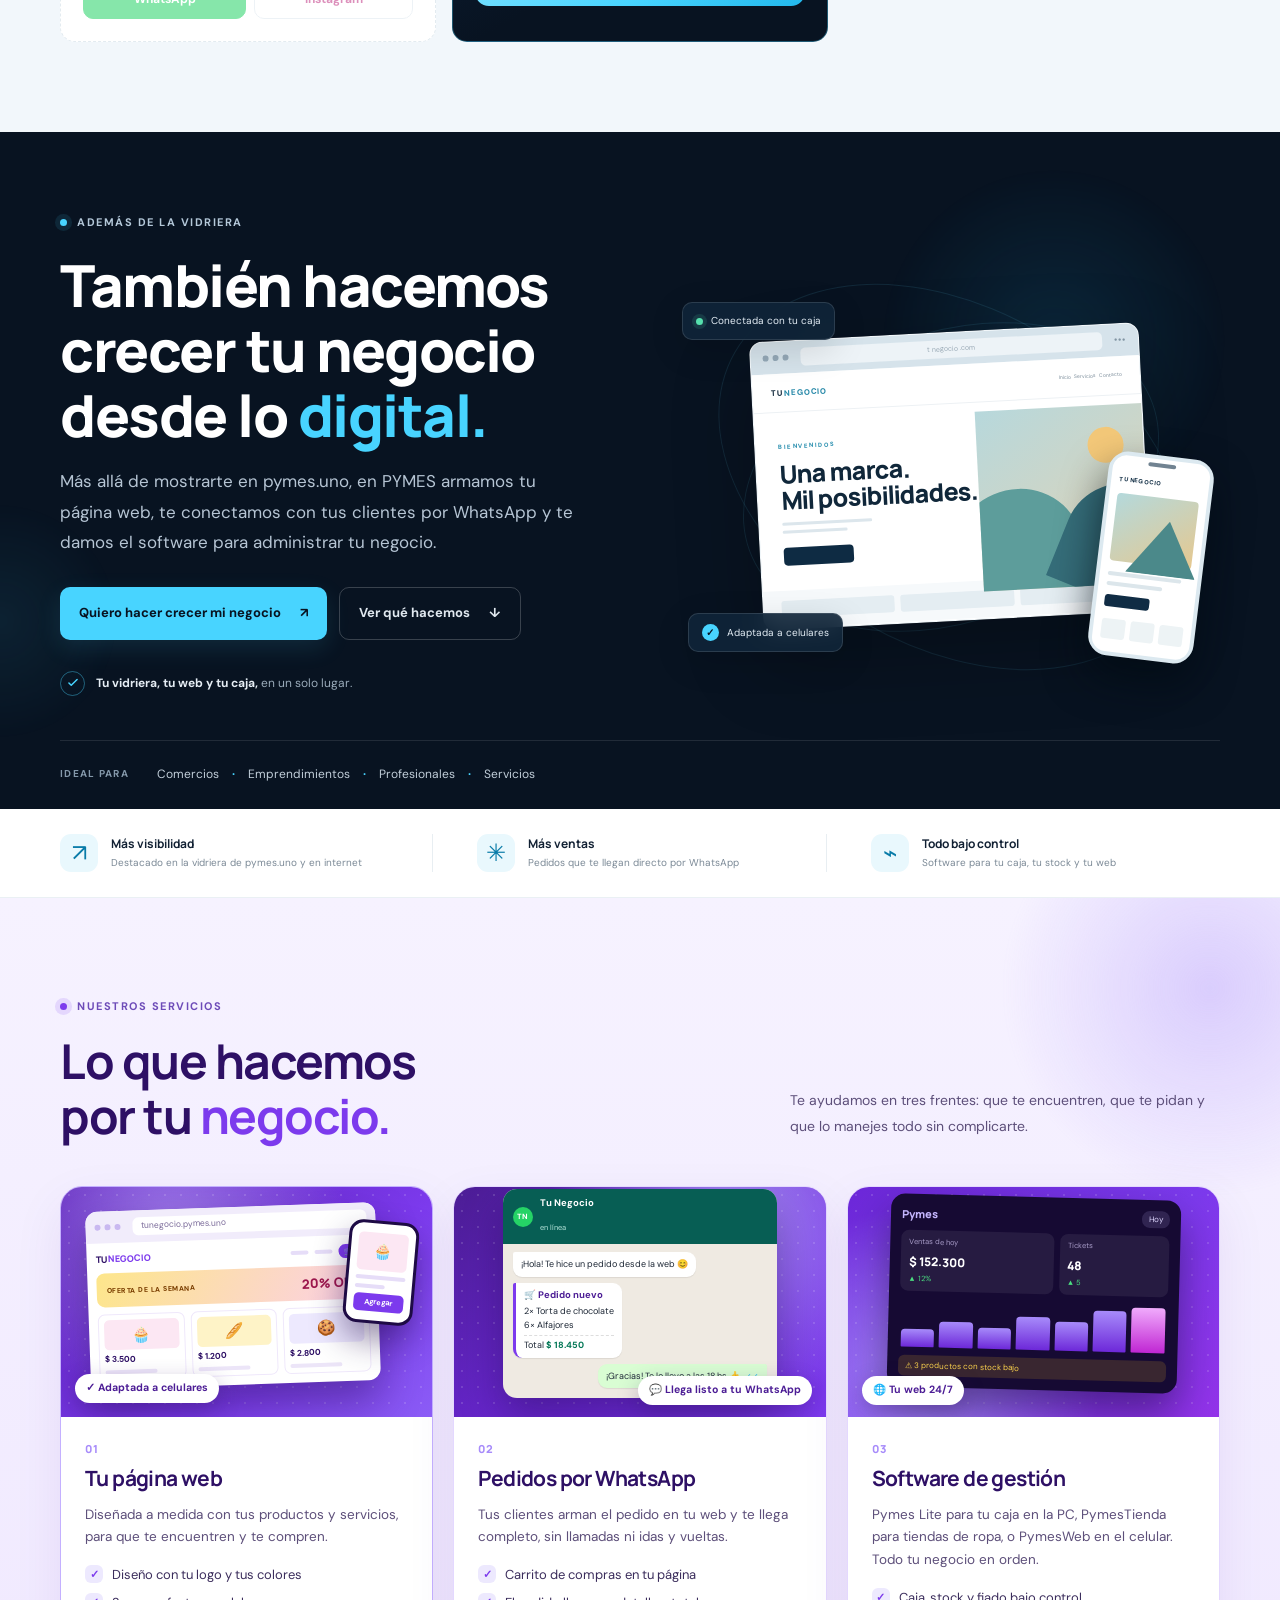
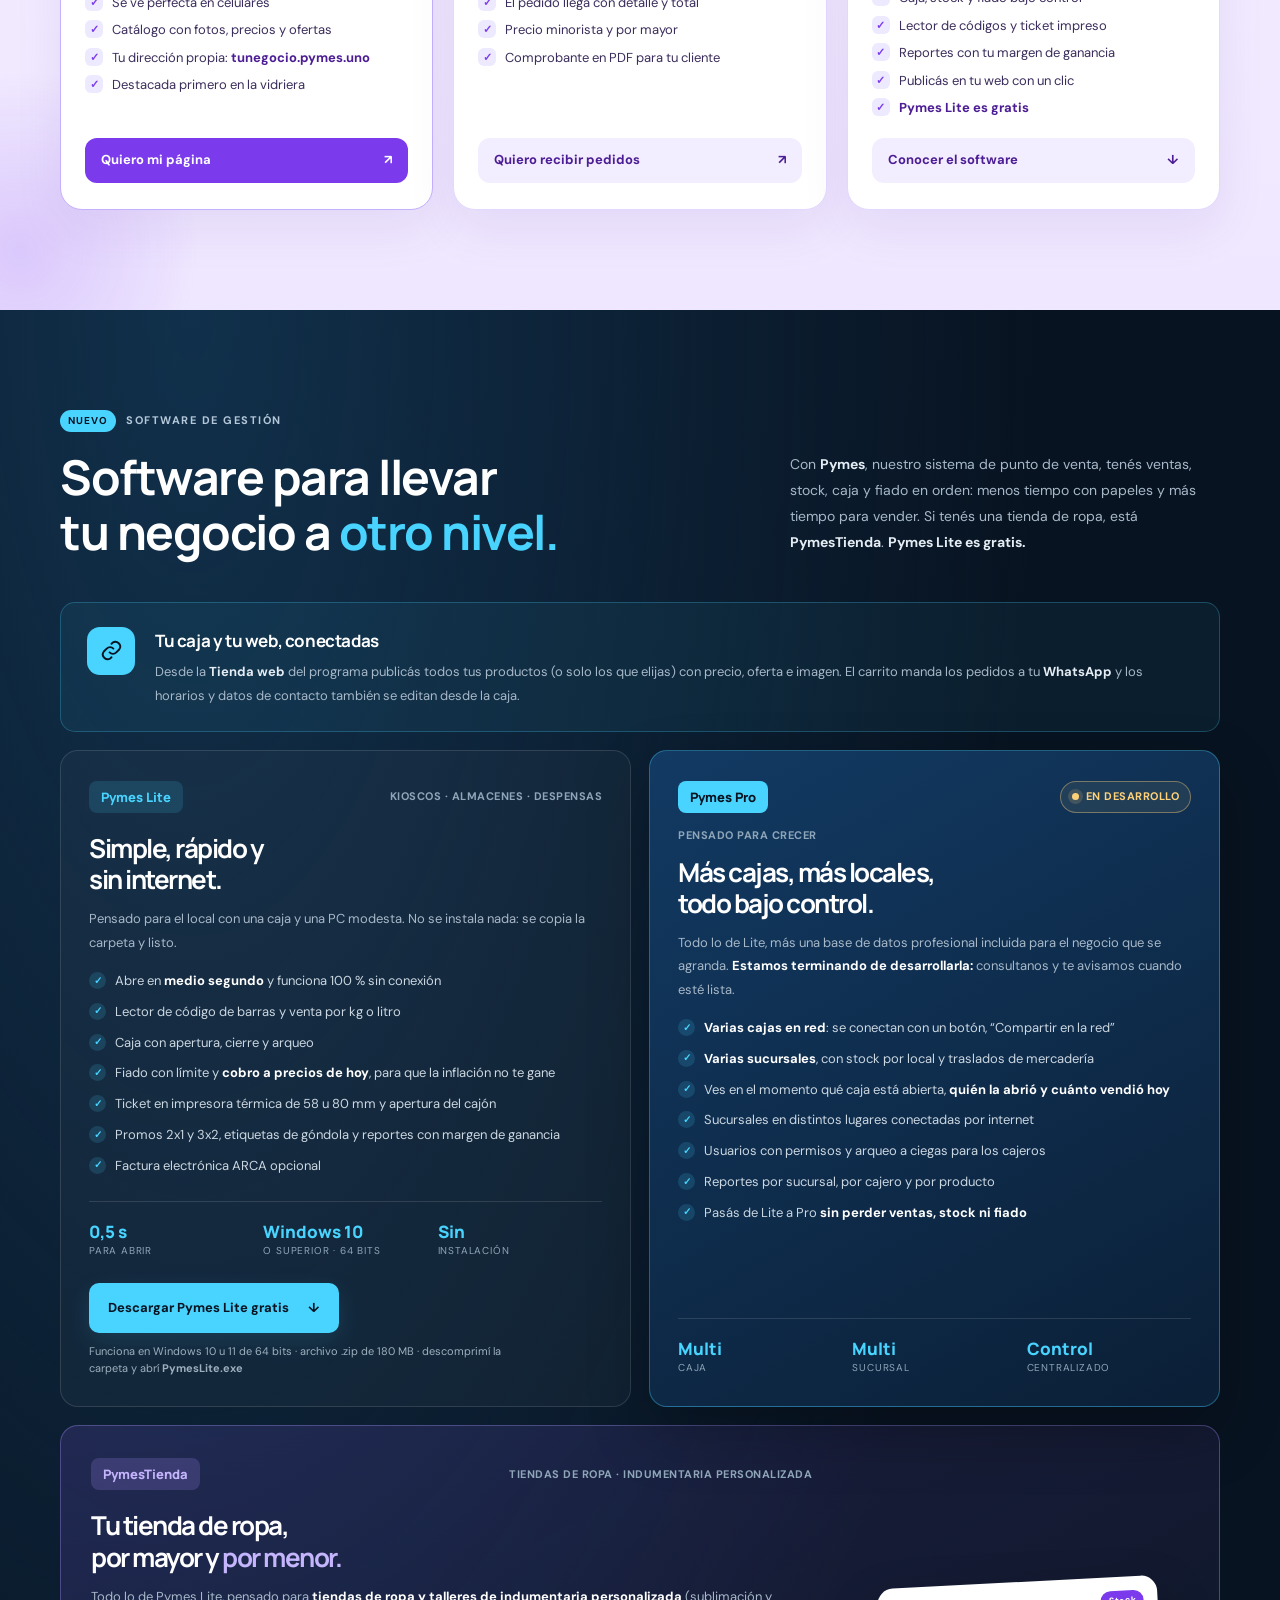
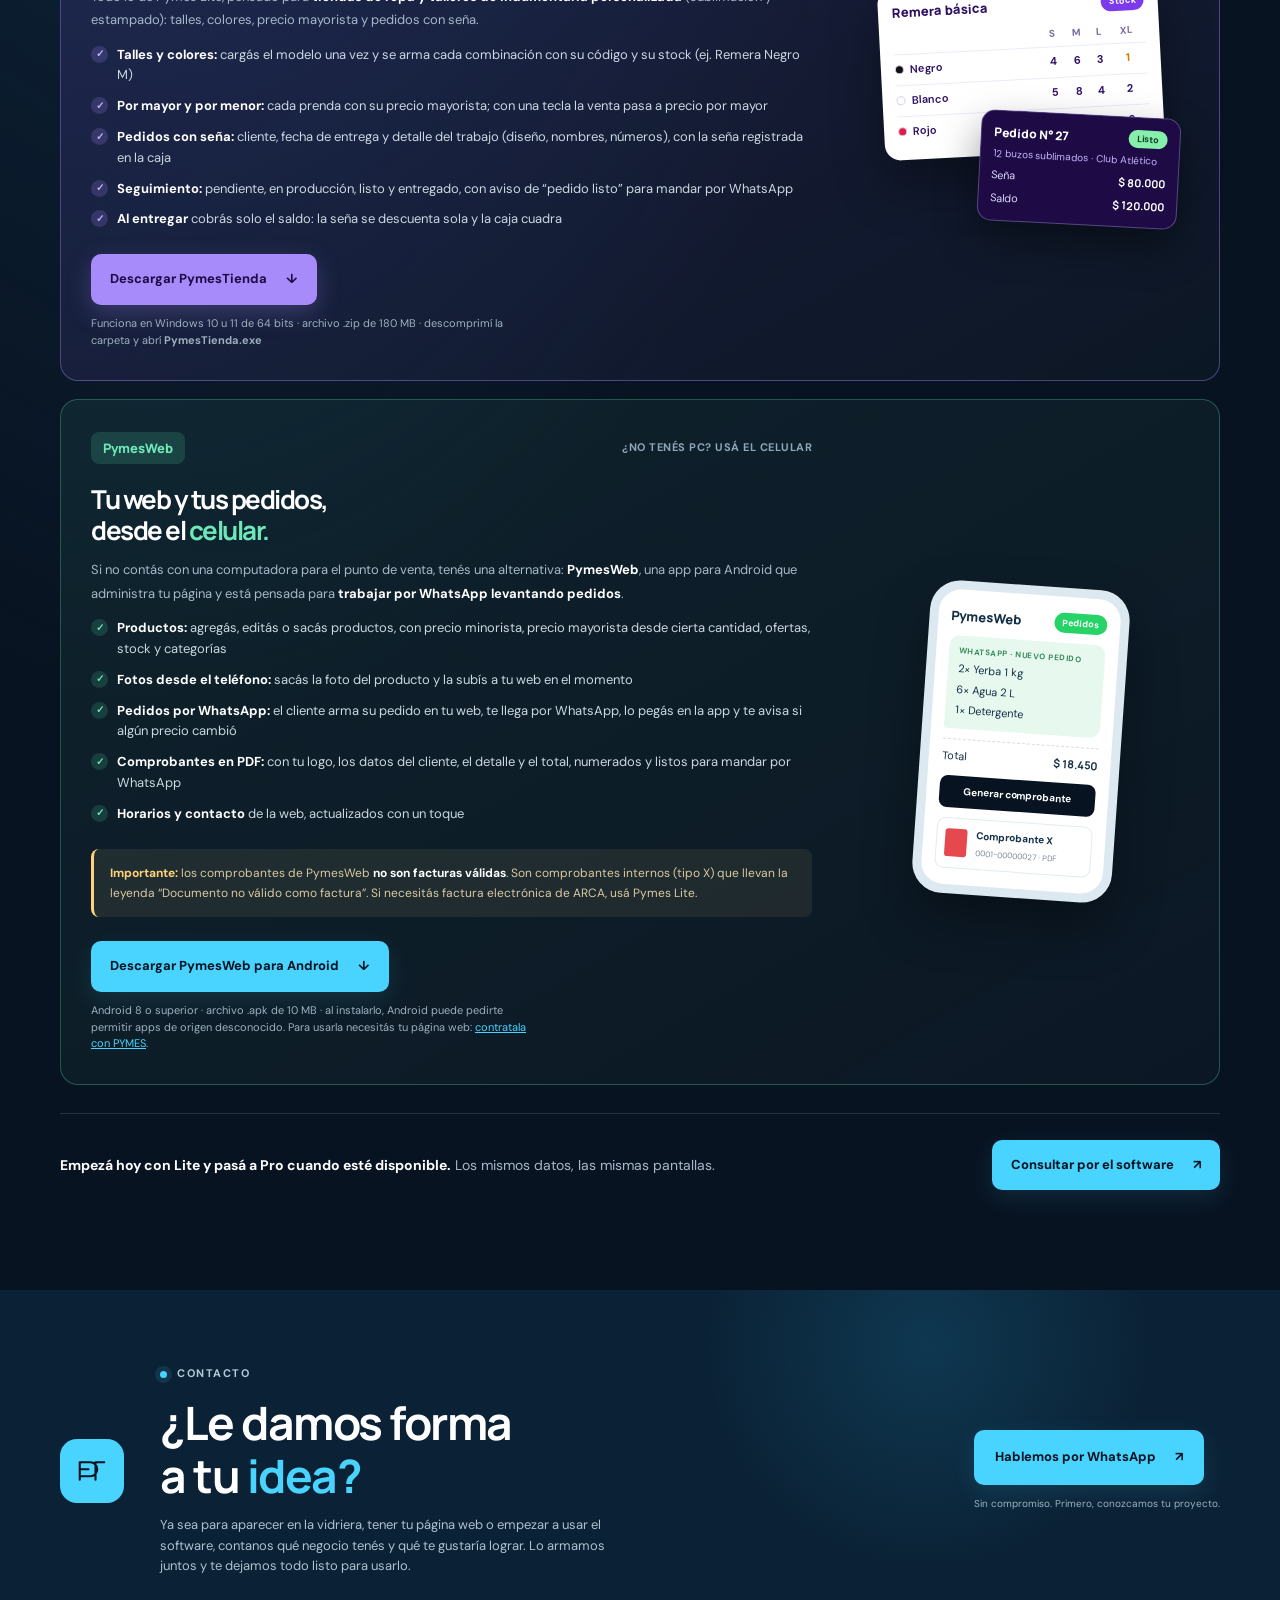
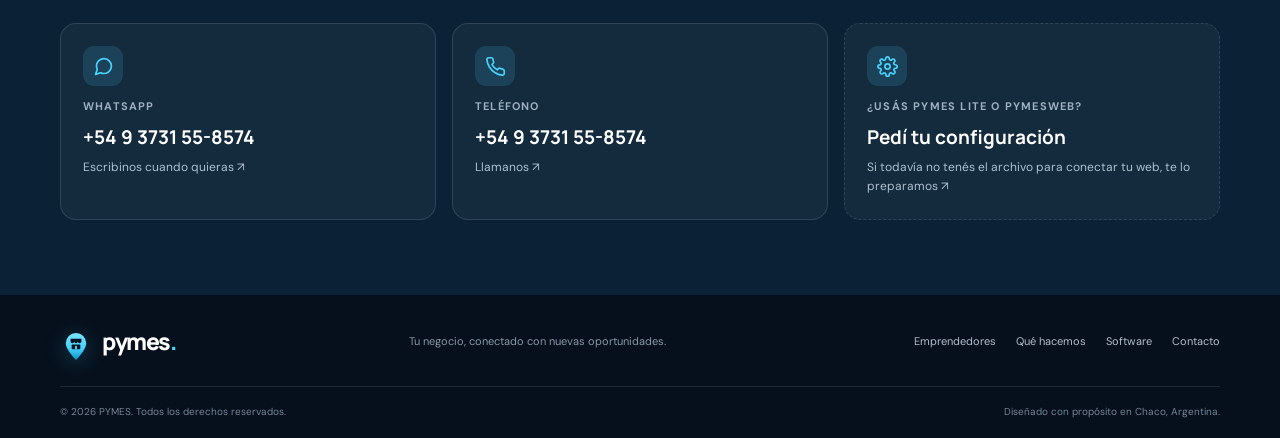
==== commit 2c134c97: "Add files via upload" ====
--- a/index.html
+++ b/index.html
@@ -5,10 +5,16 @@
   <meta name="viewport" content="width=device-width, initial-scale=1">
   <meta name="theme-color" content="#081321">
   <meta name="color-scheme" content="light only">
-  <meta name="description" content="Vidriera de emprendedores de Campo Largo y la región de Chaco: comida casera, ropa, artesanías, oficios y servicios, con contacto directo por WhatsApp. Y si tenés un negocio, PYMES te ayuda a crecer en lo digital.">  <meta property="og:title" content="pymes.uno | Emprendedores y negocios de tu zona">
-  <meta property="og:description" content="Página web, pedidos por WhatsApp y software para manejarlo todo, para negocios locales de Chaco.">
+  <meta name="description" content="Vidriera de emprendedores de Campo Largo y la región de Chaco: comida casera, ropa, artesanías, oficios y servicios, con contacto directo por WhatsApp. Y si tenés un negocio, PYMES te ayuda a crecer en lo digital.">
+  <meta property="og:title" content="pymes.uno | Emprendedores y negocios de tu zona">
+  <meta property="og:description" content="La vidriera de los emprendimientos y negocios de Campo Largo y la región. Publicá el tuyo gratis.">
   <meta property="og:type" content="website">
-  <meta property="og:image" content="https://pymes.uno/assets/compartir.png">
+  <meta property="og:url" content="https://pymes.uno/">
+  <meta property="og:site_name" content="pymes.uno">
+  <meta property="og:locale" content="es_AR">
+  <meta property="og:image:secure_url" content="https://pymes.uno/assets/compartir.png">
+  <meta property="og:image:type" content="image/png">
+  <meta property="og:image:alt" content="pymes.uno · Emprendedores y negocios de Campo Largo y la región">  <meta property="og:image" content="https://pymes.uno/assets/compartir.png">
   <meta property="og:image:width" content="1200">
   <meta property="og:image:height" content="630">
   <meta name="twitter:card" content="summary_large_image">
--- a/styles.css
+++ b/styles.css
@@ -3,7 +3,7 @@
 *{box-sizing:border-box}html{scroll-behavior:smooth;scroll-padding-top:92px}body{margin:0;font-family:"DM Sans",sans-serif;color:var(--ink);background:#fff;line-height:1.6;-webkit-font-smoothing:antialiased}body.menu-open{overflow:hidden}a{color:inherit;text-decoration:none}button{font:inherit}.container{width:min(1160px,calc(100% - 48px));margin-inline:auto}.skip-link{position:absolute;left:-999px;top:10px;z-index:100;background:white;padding:10px}.skip-link:focus{left:10px}.site-header{height:82px;position:sticky;top:0;z-index:50;background:rgba(8,19,33,.94);backdrop-filter:blur(18px);border-bottom:1px solid rgba(255,255,255,.08)}.nav-wrap{height:100%;display:flex;align-items:center;justify-content:space-between}.brand{display:inline-flex;align-items:center;gap:10px;color:white}.brand-mark{display:grid;place-items:center;width:40px;height:40px}.brand-mark img{display:block;width:40px;height:40px;filter:drop-shadow(0 4px 10px rgba(72,212,255,.25))}.brand-mark svg{width:30px;height:30px;fill:none;stroke:var(--navy);stroke-width:2.7;stroke-linecap:round;stroke-linejoin:round}.brand-name{font:800 27px/1 Manrope,sans-serif;letter-spacing:-1.5px}.brand-name span{color:var(--cyan)}.site-nav{display:flex;align-items:center;gap:31px;color:#c2ccd7;font-size:13px;font-weight:600}.site-nav a:not(.nav-cta):hover,.site-footer nav a:hover{color:var(--cyan)}.nav-cta{background:var(--cyan);color:var(--navy);padding:12px 17px;border-radius:9px;font-weight:700}.nav-cta span{margin-left:9px}.menu-toggle{display:none;background:none;border:0;color:white}.hero{position:relative;overflow:hidden;background:radial-gradient(ellipse at 77% 43%,#122e4a 0,transparent 45%),var(--navy);color:white;padding:82px 0 0}.hero-glow{position:absolute;pointer-events:none;border-radius:50%;filter:blur(1px)}.glow-one{width:350px;height:350px;right:4%;top:5%;background:radial-gradient(circle,rgba(33,172,227,.13),transparent 70%)}.glow-two{width:240px;height:240px;left:-120px;bottom:10%;background:radial-gradient(circle,rgba(72,212,255,.08),transparent 70%)}.hero-grid{position:relative;display:grid;grid-template-columns:1.04fr .96fr;gap:40px;align-items:center;min-height:480px}.hero-copy{padding-bottom:44px;position:relative;z-index:2}.eyebrow{display:flex;align-items:center;gap:10px;color:#b4c8d9;font-size:11px;font-weight:700;letter-spacing:1.5px;text-transform:uppercase}.eyebrow-dot{width:7px;height:7px;border-radius:50%;background:var(--cyan);box-shadow:0 0 0 5px rgba(72,212,255,.1)}h1,h2,h3,p{margin-top:0}h1,h2,h3{font-family:Manrope,sans-serif;letter-spacing:-1.5px}h1{font-size:clamp(42px,5.2vw,66px);line-height:1.12;margin:25px 0 20px;font-weight:800}h1 span,h2 span{color:var(--cyan)}.hero-lead{max-width:515px;color:#b6c5d4;font-size:17px;line-height:1.8;margin-bottom:29px}.hero-actions{display:flex;gap:12px;flex-wrap:wrap}.button{display:inline-flex;align-items:center;justify-content:center;gap:19px;padding:15px 19px;border-radius:10px;font-size:13px;font-weight:700;transition:transform .2s,background .2s;cursor:pointer}.button:hover{transform:translateY(-2px)}.button-primary{background:var(--cyan);color:var(--navy);box-shadow:0 8px 25px rgba(72,212,255,.12)}.button-primary:hover{background:var(--cyan-2)}.button-ghost{border:1px solid rgba(255,255,255,.2);color:#e0e8ef}.button-ghost:hover{background:rgba(255,255,255,.06)}.hero-proof{display:flex;align-items:center;gap:11px;margin-top:31px}.proof-icon{width:25px;height:25px;border:1px solid rgba(72,212,255,.4);border-radius:50%;display:grid;place-items:center;color:var(--cyan)}.proof-icon svg{width:14px;height:14px;fill:none;stroke:currentColor;stroke-width:2.5;stroke-linecap:round;stroke-linejoin:round}.hero-proof p{margin:0;color:#9aabba;font-size:12px}.hero-proof strong{color:#e5edf4}.hero-art{position:relative;height:425px;display:flex;align-items:center;justify-content:center}.orbit{position:absolute;border:1px solid rgba(89,192,231,.12);border-radius:50%;transform:rotate(-20deg)}.orbit-a{width:430px;height:290px}.orbit-b{width:500px;height:340px;transform:rotate(30deg)}.browser-card{position:relative;width:min(390px,85%);z-index:2;background:#e8f1f6;border:1px solid rgba(255,255,255,.45);border-radius:13px;overflow:hidden;box-shadow:0 30px 80px rgba(0,0,0,.28);transform:rotate(-3deg)}.browser-top{height:32px;display:flex;align-items:center;gap:12px;padding:0 12px;background:#d6e3eb}.browser-dots{display:flex;gap:4px}.browser-dots i{width:6px;height:6px;background:#94a8b7;border-radius:50%}.browser-address{flex:1;text-align:center;background:#edf3f7;border-radius:5px;color:#9aaab6;font-size:7px;padding:3px}.browser-menu{font-size:10px;color:#8295a3}.mock-site{background:#fff;min-height:255px;color:#10273a;position:relative;overflow:hidden}.mock-nav{height:39px;display:flex;align-items:center;justify-content:space-between;padding:0 18px;border-bottom:1px solid #edf1f4}.mock-logo{font-size:8px;font-weight:800;letter-spacing:1px}.mock-logo span{color:#2688a8}.mock-links{font-size:5px;color:#778997}.mock-content{padding:30px 0 25px 23px;position:relative;z-index:2;width:65%}.mock-kicker{font-size:6px;letter-spacing:1.5px;color:#288eae;font-weight:800}.mock-title{font:800 25px/1.05 Manrope,sans-serif;letter-spacing:-1px;margin:9px 0}.mock-lines i{display:block;width:90px;height:3px;background:#dce6ec;border-radius:2px;margin:5px 0}.mock-lines i+ i{width:65px}.mock-btn{width:70px;height:18px;background:#0e2b43;border-radius:4px;margin-top:14px}.mock-photo{position:absolute;right:0;top:48px;width:43%;height:180px;background:linear-gradient(145deg,#b7d8dc,#e4d3b3);overflow:hidden}.photo-sun{position:absolute;right:20px;top:22px;width:36px;height:36px;border-radius:50%;background:#f3c879}.photo-hill{position:absolute;bottom:-20px;width:130px;height:120px;border-radius:50% 50% 0 0;transform:rotate(-20deg)}.hill-a{left:-30px;background:#5d9d9b}.hill-b{right:-45px;background:#356d79;transform:rotate(25deg)}.mock-bottom{display:flex;gap:6px;padding:10px 18px;background:#f6f9fb}.mock-bottom span{height:17px;flex:1;background:#e4edf2;border-radius:3px}.phone-card{position:absolute;z-index:3;right:3%;bottom:29px;width:106px;height:205px;border:4px solid #dce9f0;border-radius:20px;background:#dce9f0;box-shadow:0 20px 40px #020a12aa;transform:rotate(7deg)}.phone-speaker{position:absolute;top:4px;left:35px;width:28px;height:4px;border-radius:4px;background:#718391;z-index:3}.phone-screen{height:100%;border-radius:14px;overflow:hidden;background:white;padding:20px 8px 8px;color:#143047}.phone-brand{font-size:6px;font-weight:800;letter-spacing:.5px}.phone-image{height:68px;margin-top:8px;border-radius:4px;background:linear-gradient(145deg,#b4d9dc,#e6c88f);position:relative}.phone-image:after{content:"";position:absolute;width:70px;height:55px;bottom:-10px;right:-5px;background:#4b898a;clip-path:polygon(0 100%,55% 0,100% 100%)}.phone-line{height:4px;width:68%;background:#dce6eb;border-radius:3px;margin-top:6px}.phone-line.long{width:90%;margin-top:11px}.phone-button{height:12px;width:55%;background:#102c44;border-radius:3px;margin-top:9px}.phone-row{display:flex;gap:5px;margin-top:12px}.phone-row i{height:20px;flex:1;background:#edf3f5;border-radius:3px}.float-chip{position:absolute;z-index:4;display:flex;align-items:center;gap:8px;border:1px solid rgba(255,255,255,.12);background:rgba(16,37,57,.9);backdrop-filter:blur(12px);padding:10px 13px;border-radius:10px;font-size:10px;color:#e3edf5;box-shadow:0 10px 35px #0002}.chip-top{top:38px;left:0}.chip-bottom{bottom:37px;left:1%}.chip-dot{width:7px;height:7px;border-radius:50%;background:#56e0ad;box-shadow:0 0 0 4px #56e0ad20}.chip-check{display:grid;place-items:center;background:#48d4ff;color:#081321;border-radius:50%;width:17px;height:17px;font-weight:800}.hero-bottom{position:relative;display:flex;align-items:center;gap:28px;padding:24px 0 25px;border-top:1px solid rgba(255,255,255,.1);font-size:10px;letter-spacing:1.3px;color:#8498aa}.hero-bottom>span{font-weight:700}.hero-categories{display:flex;gap:13px;align-items:center;flex-wrap:wrap;letter-spacing:0;color:#c1ced9;font-size:12px}.hero-categories b{color:var(--cyan)}.trust-strip{border-bottom:1px solid #eaf0f4;background:#fff}.trust-inner{display:grid;grid-template-columns:repeat(3,1fr);padding:25px 0;gap:20px}.trust-item{display:flex;align-items:center;gap:13px;padding-left:24px;border-right:1px solid #e8eef2}.trust-item:first-child{padding-left:0}.trust-item:last-child{border:0}.trust-icon{width:38px;height:38px;display:grid;place-items:center;border-radius:11px;background:#e9f8fd;color:#087ba8;font-size:24px}.trust-item strong,.trust-item small{display:block}.trust-item strong{font:700 12px Manrope,sans-serif}.trust-item small{font-size:10px;color:#7b8996;margin-top:3px}.section{padding:100px 0}.section-light{background:#fff}.section-pale{background:var(--pale)}.section-heading{display:flex;align-items:flex-end;justify-content:space-between;gap:45px;margin-bottom:42px}.eyebrow-light{color:#4c6b80}.section-heading h2,.industries-copy h2,.about-copy h2{font-size:clamp(34px,4vw,48px);line-height:1.16;margin:17px 0 0}.section-heading h2 span,.industries-copy h2 span,.about-copy h2 span{color:#168dbb}.section-heading>p{max-width:430px;color:var(--muted);font-size:14px;line-height:1.85;margin-bottom:4px}.service-grid{display:grid;grid-template-columns:repeat(4,1fr);gap:16px}.service-card{position:relative;min-height:292px;padding:26px 22px;border:1px solid #e3ebf0;border-radius:15px;background:white;transition:transform .25s,box-shadow .25s,border-color .25s}.service-card:hover{transform:translateY(-5px);box-shadow:var(--shadow);border-color:#c3eaf7}.service-featured{background:var(--navy);color:white;border-color:var(--navy)}.service-number{position:absolute;right:22px;top:21px;color:#a9b8c4;font-size:10px;font-weight:700;letter-spacing:1px}.service-featured .service-number{color:#64869d}.service-icon{display:grid;place-items:center;width:48px;height:48px;background:#e9f8fd;border-radius:13px;margin-bottom:23px;color:#087fae}.service-featured .service-icon{background:rgba(72,212,255,.15);color:var(--cyan)}.service-icon svg{width:23px;height:23px;fill:none;stroke:currentColor;stroke-width:1.6;stroke-linecap:round;stroke-linejoin:round}.service-card h3{font-size:17px;line-height:1.35;letter-spacing:-.5px;margin-bottom:11px}.service-card p{font-size:12px;line-height:1.8;color:#6a7a88;margin-bottom:20px}.service-featured p{color:#a7b8c8}.text-link{display:inline-flex;gap:8px;align-items:center;color:#087fae;font-size:11px;font-weight:700}.service-featured .text-link{color:var(--cyan)}.text-link span{font-size:15px}.small-note{font-size:12px;color:#748493;margin:22px 0 0}.industries-layout{display:grid;grid-template-columns:.78fr 1.22fr;gap:70px;align-items:center}.industries-copy h2{margin-bottom:22px}.industries-copy>p,.about-copy>p{color:var(--muted);font-size:14px;line-height:1.9;margin-bottom:25px}.button-dark{background:var(--navy);color:white}.button-dark:hover{background:#17344d}.industry-grid{display:grid;grid-template-columns:repeat(2,1fr);gap:16px}.industry-card{overflow:hidden;background:white;border:1px solid #e3ebf0;border-radius:15px;box-shadow:0 8px 25px rgba(11,35,54,.03)}.industry-art{height:155px;position:relative;overflow:hidden;display:grid;place-items:center}.art-store{background:linear-gradient(135deg,#e2f2f5,#c5e0e6)}.art-awning{position:absolute;width:135px;height:83px;top:36px;background:#f7fbfc;border:5px solid #527b8a;border-bottom:0;border-radius:5px 5px 0 0;box-shadow:0 10px 0 #a6cbd2}.art-awning:before{content:"";position:absolute;left:-5px;right:-5px;top:18px;height:22px;background:repeating-linear-gradient(90deg,#0e759a 0 22px,#f3fafc 22px 44px);border-radius:2px}.art-window{position:absolute;width:92px;height:48px;top:87px;background:#a7d4dc;border:5px solid #527b8a}.art-food{background:linear-gradient(135deg,#f8e7ce,#e8c6a0)}.plate{width:118px;height:118px;background:#fffaf1;border:9px solid #e8dfce;border-radius:50%;box-shadow:0 12px 25px #9a6a3d30}.plate-food{position:absolute;width:78px;height:78px;border-radius:50%;background:radial-gradient(circle at 30% 35%,#f6bd54 0 10%,transparent 11%),radial-gradient(circle at 65% 30%,#6c9d59 0 12%,transparent 13%),radial-gradient(circle at 58% 70%,#c85c3c 0 16%,transparent 17%),radial-gradient(circle at 30% 70%,#f0a34c 0 13%,transparent 14%),#e9d39a}.food-leaf{position:absolute;width:24px;height:42px;border-radius:100% 0 100% 0;background:#5f8d54;transform:rotate(35deg);top:25px;right:calc(50% - 65px)}.art-tools{background:linear-gradient(135deg,#d9e6f2,#a8c0d7)}.tool-shape{position:absolute;width:24px;height:105px;border-radius:12px;background:#234c6c;box-shadow:inset -5px 0 #4c7899}.tool-one{transform:rotate(38deg)}.tool-two{transform:rotate(-38deg);background:#e8f0f5;box-shadow:inset -5px 0 #9ab2c5}.tool-three{width:80px;height:16px;transform:rotate(90deg);background:#0f8fb8;box-shadow:inset -5px 0 #54b8d5}.art-wellness{background:linear-gradient(135deg,#e4e8dd,#c3d4bd)}.wellness-circle{width:96px;height:96px;border:2px solid #829a7d;border-radius:50%;position:absolute}.wellness-person{position:absolute;width:36px;height:36px;background:#b56c4e;border-radius:50%;top:30px;left:calc(50% - 18px)}.wellness-person:after{content:"";position:absolute;width:67px;height:62px;top:35px;left:-15px;background:#476b5b;border-radius:35px 35px 10px 10px}.wellness-leaf{position:absolute;width:30px;height:45px;border-radius:100% 0 100% 0;background:#6e9369;right:calc(50% - 66px);top:23px;transform:rotate(30deg)}.industry-label{display:flex;align-items:center;gap:11px;padding:15px 14px}.industry-emoji{display:grid;place-items:center;flex-shrink:0;width:33px;height:33px;background:#eaf7fb;border-radius:9px;color:#0b83ad;font-size:18px}.industry-label>div{flex:1}.industry-label h3{font-size:12px;letter-spacing:-.2px;margin:0 0 3px}.industry-label p{font-size:10px;color:#7b8996;line-height:1.45;margin:0}.industry-arrow{color:#1b9bc4;font-size:17px}.section-dark{background:var(--navy);color:white}.process-section{position:relative;overflow:hidden;background:radial-gradient(ellipse at 50% 100%,#112b42 0,transparent 60%),var(--navy)}.section-heading-dark h2 span{color:var(--cyan)}.section-heading-dark>p{color:#a7b8c8}.process-grid{display:grid;grid-template-columns:repeat(4,1fr);gap:0;border-top:1px solid rgba(255,255,255,.14)}.process-step{position:relative;padding:30px 24px 5px 0;border-right:1px solid rgba(255,255,255,.1);margin-right:24px}.process-step:last-child{border:0;margin-right:0}.step-count{position:absolute;right:24px;top:28px;color:#55738a;font-size:11px;font-weight:700;letter-spacing:1px}.step-icon{display:grid;place-items:center;width:48px;height:48px;border-radius:13px;border:1px solid rgba(72,212,255,.2);background:rgba(72,212,255,.08);color:var(--cyan);margin-bottom:23px}.step-icon svg{width:23px;height:23px;fill:none;stroke:currentColor;stroke-width:1.7;stroke-linecap:round;stroke-linejoin:round}.process-step h3{font-size:16px;letter-spacing:-.4px;margin-bottom:10px}.process-step p{font-size:12px;line-height:1.8;color:#9eafbe;max-width:220px;margin-bottom:0}.about-grid{display:grid;grid-template-columns:.9fr 1.1fr;gap:90px;align-items:center}.about-visual{position:relative;min-height:380px;display:grid;place-items:center}.about-panel{position:relative;z-index:2;width:100%;max-width:400px;min-height:310px;padding:25px 27px;background:linear-gradient(145deg,#0e2b43,#081321);border-radius:20px;color:white;box-shadow:0 25px 60px rgba(9,28,48,.18);overflow:hidden}.about-panel:after{content:"";position:absolute;width:230px;height:230px;right:-90px;top:60px;border:1px solid rgba(72,212,255,.22);border-radius:50%;box-shadow:0 0 0 25px rgba(72,212,255,.03),0 0 0 50px rgba(72,212,255,.025)}.about-panel-top{display:flex;align-items:center;justify-content:space-between}.mini-brand{display:flex;align-items:center;gap:7px;font:700 13px Manrope,sans-serif}.mini-mark{display:grid;place-items:center;background:var(--cyan);color:var(--navy);font-weight:800;border-radius:6px;width:25px;height:25px}.status-pill{font-size:9px;color:#b9d3df;border:1px solid #33566d;padding:6px 9px;border-radius:20px}.status-pill i{display:inline-block;width:5px;height:5px;background:#55d7a0;border-radius:50%;margin-right:5px}.about-big-type{position:relative;z-index:1;font:800 clamp(28px,3.3vw,41px)/1.18 Manrope,sans-serif;letter-spacing:-1.7px;margin-top:43px}.about-big-type span{color:var(--cyan)}.about-bottom{position:absolute;bottom:22px;left:27px;right:27px;display:flex;justify-content:space-between;align-items:center;color:#8da7b9;font-size:8px;letter-spacing:1.5px}.about-star{font-size:25px;color:var(--cyan)}.about-orb{position:absolute;right:0;bottom:8px;width:105px;height:105px;border-radius:50%;background:linear-gradient(145deg,#75e1ff,#0e8fc0);box-shadow:0 12px 40px #1596be40}.about-sticker{position:absolute;z-index:3;left:0;bottom:36px;padding:14px 18px;border-radius:12px;background:white;box-shadow:0 12px 30px #0b23361c;font-size:11px;line-height:1.4;color:#647485;transform:rotate(-5deg)}.about-sticker b{font:800 15px Manrope,sans-serif;color:var(--ink)}.about-copy h2{font-size:clamp(32px,3.5vw,44px);margin:17px 0 24px}.about-values{display:flex;gap:26px;border-top:1px solid #e1eaf0;padding-top:22px;margin-top:27px}.about-values div{display:flex;flex-direction:column;gap:6px}.about-values span{color:#1a9ac3;font-size:10px;font-weight:700}.about-values strong{font:700 12px Manrope,sans-serif}.cta-section{position:relative;overflow:hidden;background:#0b2236;color:white;padding:75px 0}.cta-glow{position:absolute;right:10%;top:-170px;width:450px;height:450px;border-radius:50%;background:radial-gradient(circle,rgba(29,155,200,.18),transparent 70%)}.cta-inner{position:relative;display:grid;grid-template-columns:70px 1fr auto;align-items:center;gap:30px}.cta-symbol{width:64px;height:64px;display:grid;place-items:center;border-radius:17px;background:var(--cyan)}.cta-symbol svg{width:42px;height:42px;fill:none;stroke:var(--navy);stroke-width:2.4;stroke-linecap:round;stroke-linejoin:round}.cta-copy h2{font-size:clamp(34px,4vw,46px);line-height:1.15;margin:14px 0 12px}.cta-copy p{font-size:13px;color:#afc0ce;max-width:470px;margin-bottom:0}.button-large{padding:17px 21px;white-space:nowrap}.cta-action{display:flex;flex-direction:column;align-items:flex-start;gap:11px}.cta-action small{font-size:10px;color:#9db0bf}.site-footer{background:#06101c;color:#b0bfcc;padding:31px 0 18px}.footer-main{display:grid;grid-template-columns:1fr 1.4fr 1fr;align-items:center;gap:20px;padding-bottom:28px}.footer-brand .brand-mark{width:32px;height:32px;border-radius:9px}.footer-brand .brand-mark svg{width:25px}.footer-brand .brand-name{font-size:23px}.footer-main>p{font-size:11px;margin:0;color:#8798a7}.site-footer nav{display:flex;justify-content:flex-end;gap:20px;font-size:11px}.footer-bottom{display:flex;justify-content:space-between;gap:20px;padding-top:17px;border-top:1px solid rgba(255,255,255,.1);font-size:10px;color:#718495}.whatsapp-float{position:fixed;z-index:40;right:22px;bottom:22px;width:53px;height:53px;display:grid;place-items:center;border-radius:50%;background:#25d366;box-shadow:0 8px 25px #08201845;transition:transform .2s}.whatsapp-float:hover{transform:translateY(-3px) scale(1.04)}.whatsapp-float svg{width:26px;height:26px;fill:white}
 .pos-section{position:relative;overflow:hidden;background:radial-gradient(ellipse at 15% 0,#11304b 0,transparent 55%),var(--navy)}.section-heading-dark>p strong{color:#e5edf4}.pos-new{background:var(--cyan);color:var(--navy);padding:3px 8px;border-radius:20px;font-size:10px;letter-spacing:1px}.pos-link{display:flex;gap:20px;align-items:flex-start;padding:24px 26px;margin-bottom:18px;border:1px solid rgba(72,212,255,.25);border-radius:15px;background:rgba(72,212,255,.06)}.pos-link-icon{flex-shrink:0;display:grid;place-items:center;width:48px;height:48px;border-radius:13px;background:var(--cyan);color:var(--navy)}.pos-link-icon svg{width:23px;height:23px;fill:none;stroke:currentColor;stroke-width:2;stroke-linecap:round;stroke-linejoin:round}.pos-link h3{font-size:17px;letter-spacing:-.4px;margin-bottom:6px}.pos-link p{font-size:13px;line-height:1.8;color:#a7b8c8;margin:0}.pos-link strong{color:#e5edf4}.pos-grid{display:grid;grid-template-columns:repeat(2,1fr);gap:18px}.pos-card{display:flex;flex-direction:column;padding:30px 28px;border:1px solid rgba(255,255,255,.12);border-radius:18px;background:rgba(255,255,255,.03)}.pos-card-pro{background:linear-gradient(150deg,#123a63,#0b1f36);border-color:rgba(72,212,255,.35);box-shadow:0 25px 60px rgba(0,0,0,.25)}.pos-card-top{display:flex;align-items:center;justify-content:space-between;gap:12px;flex-wrap:wrap;margin-bottom:20px}.pos-badge{font:800 13px Manrope,sans-serif;padding:7px 12px;border-radius:8px;background:rgba(72,212,255,.14);color:var(--cyan)}.pos-card-pro .pos-badge{background:var(--cyan);color:var(--navy)}.pos-for{font-size:11px;font-weight:700;letter-spacing:.5px;color:#8fa6b9;text-transform:uppercase}.pos-dev{display:inline-flex;align-items:center;gap:7px;font-size:11px;font-weight:700;letter-spacing:.5px;text-transform:uppercase;color:#ffd27a;border:1px solid rgba(255,210,122,.4);background:rgba(255,210,122,.08);padding:6px 11px;border-radius:20px}.pos-dev i{width:7px;height:7px;border-radius:50%;background:#ffd27a;box-shadow:0 0 0 4px rgba(255,210,122,.15)}.pos-for-sub{display:block;margin:-6px 0 12px}.pos-lead strong{color:#fff}.pos-card h3{font-size:26px;line-height:1.2;margin-bottom:12px}.pos-lead{font-size:13px;color:#a7b8c8;line-height:1.8}.pos-list{list-style:none;padding:0;margin:4px 0 24px;display:grid;gap:10px}.pos-list li{position:relative;padding-left:26px;font-size:13px;line-height:1.6;color:#cbd7e1}.pos-list li:before{content:"✓";position:absolute;left:0;top:1px;display:grid;place-items:center;width:17px;height:17px;border-radius:50%;background:rgba(72,212,255,.15);color:var(--cyan);font-size:10px;font-weight:800}.pos-list strong{color:#fff}.pos-specs{margin-top:auto;display:grid;grid-template-columns:repeat(3,1fr);border-top:1px solid rgba(255,255,255,.12);padding-top:18px;gap:10px}.pos-specs div{display:flex;flex-direction:column}.pos-specs b{font:800 17px Manrope,sans-serif;color:var(--cyan)}.pos-specs span{font-size:10px;color:#8fa6b9;text-transform:uppercase;letter-spacing:.8px}.pos-cta{display:flex;align-items:center;justify-content:space-between;gap:20px;flex-wrap:wrap;margin-top:28px;padding-top:26px;border-top:1px solid rgba(255,255,255,.12)}.pos-cta p{margin:0;font-size:14px;color:#a7b8c8}.pos-cta strong{color:#fff}
 .pw-card{display:grid;grid-template-columns:1.5fr .7fr;gap:40px;align-items:center;margin-top:18px;padding:32px 30px;border:1px solid rgba(86,224,173,.3);border-radius:18px;background:linear-gradient(150deg,rgba(86,224,173,.08),rgba(255,255,255,.02))}.pw-badge{background:rgba(86,224,173,.16);color:#6ee8b9}.pw-card h3{font-size:26px;line-height:1.2;margin-bottom:12px}.pw-card h3 span{color:#6ee8b9}.pw-list li:before{background:rgba(86,224,173,.16);color:#6ee8b9}.pw-note{margin:0;padding:14px 16px;border-left:3px solid #ffd27a;border-radius:8px;background:rgba(255,210,122,.08);font-size:12px;line-height:1.7;color:#d9c9a3}.pw-note b{color:#ffd27a}.pw-note strong{color:#fff}.pw-phone{justify-self:center;width:200px;padding:9px;border-radius:30px;background:#dce9f0;box-shadow:0 25px 50px rgba(0,0,0,.35);transform:rotate(4deg)}.pw-screen{border-radius:22px;background:#fff;color:#143047;padding:16px 13px;display:grid;gap:10px;font-size:11px}.pw-bar{display:flex;justify-content:space-between;align-items:center}.pw-bar b{font:800 13px Manrope,sans-serif}.pw-bar span{font-size:9px;color:#fff;background:#25d366;padding:3px 8px;border-radius:20px;font-weight:700}.pw-msg{display:grid;gap:3px;background:#e7f9ee;border-radius:10px 10px 10px 2px;padding:9px 10px}.pw-msg small{font-size:8px;color:#3a8a5d;font-weight:700;text-transform:uppercase;letter-spacing:.5px}.pw-row{display:flex;justify-content:space-between;border-top:1px dashed #d4dee5;padding-top:8px}.pw-row b{font-family:Manrope,sans-serif}.pw-btn{text-align:center;background:var(--navy);color:#fff;border-radius:8px;padding:8px;font-weight:700;font-size:10px}.pw-pdf{display:flex;gap:9px;align-items:center;border:1px solid #e3ebf0;border-radius:9px;padding:8px}.pw-pdf i{width:22px;height:28px;border-radius:3px;background:#e5484d;flex-shrink:0}.pw-pdf b{display:block;font-size:10px}.pw-pdf small{font-size:8px;color:#7b8996}
-.emp-section{background:var(--pale);padding:64px 0 90px}.emp-list-head{display:flex;align-items:baseline;justify-content:space-between;gap:20px;flex-wrap:wrap;margin-bottom:24px}.emp-list-head h2{font-size:28px;margin:0;display:flex;align-items:center;gap:10px}.emp-list-head p{margin:0;color:var(--muted);font-size:13px}.emp-list-head .emp-count{font:700 12px "DM Sans",sans-serif;letter-spacing:0;padding:3px 10px;margin:0}.emp-reset{border:0;background:none;color:#087fae;font-weight:700;cursor:pointer;text-decoration:underline}.emp-count{margin-left:6px;padding:2px 9px;border-radius:20px;background:#fff;border:1px solid var(--line);font-size:10px;letter-spacing:.4px;color:#087fae}.emp-count:empty{display:none}.emp-tools{display:flex;gap:14px;align-items:center;flex-wrap:wrap;margin-bottom:22px}.emp-tools[hidden]{display:none}.emp-search{flex:1 1 280px;display:flex;align-items:center;gap:10px;background:#fff;border:1px solid var(--line);border-radius:11px;padding:0 14px;height:48px}.emp-search:focus-within{border-color:#8fd9f2;box-shadow:0 0 0 4px rgba(72,212,255,.15)}.emp-search svg{width:18px;height:18px;flex-shrink:0;fill:none;stroke:#6f8293;stroke-width:2;stroke-linecap:round}.emp-search input{flex:1;min-width:0;border:0;outline:0;background:none;font:500 14px "DM Sans",sans-serif;color:var(--ink)}.emp-filters{display:flex;gap:8px;flex-wrap:wrap}.emp-chip{border:1px solid var(--line);background:#fff;color:#3e5568;padding:9px 14px;border-radius:30px;font-size:12px;font-weight:700;cursor:pointer}.emp-chip:hover{border-color:#a9dff1}.emp-chip[aria-pressed=true]{background:var(--navy);border-color:var(--navy);color:#fff}.emp-grid{display:grid;grid-template-columns:repeat(3,1fr);gap:16px}.emp-card{position:relative;display:flex;flex-direction:column;padding:22px;background:#fff;border:1px solid #e3ebf0;border-radius:15px;transition:transform .25s,box-shadow .25s,border-color .25s}.emp-card:hover{transform:translateY(-4px);box-shadow:var(--shadow);border-color:#c3eaf7}.emp-ejemplo{border-style:dashed}.emp-ejemplo::after{content:"EJEMPLO · no se ve en pymes.uno";position:absolute;top:-9px;right:14px;padding:1px 8px;border-radius:10px;background:#fff3e0;color:#b45f06;font-size:9px;font-weight:700;letter-spacing:.4px}.emp-head{display:flex;align-items:center;gap:13px;margin-bottom:12px}.emp-logo{flex-shrink:0;display:grid;place-items:center;width:50px;height:50px;border-radius:14px;overflow:hidden;background:linear-gradient(140deg,var(--navy),var(--navy-3));color:var(--cyan);font:800 16px Manrope,sans-serif;letter-spacing:-.5px}.emp-logo img{width:100%;height:100%;object-fit:cover}.emp-head h3{font-size:16px;line-height:1.3;letter-spacing:-.4px;margin:0 0 2px}.emp-rubro{font-size:11px;font-weight:700;color:#087fae}.emp-desc{font-size:13px;line-height:1.7;color:#5f6f7e;margin:0 0 14px}.emp-tags{list-style:none;display:flex;flex-wrap:wrap;gap:6px;margin:0 0 14px;padding:0}.emp-tags li{padding:4px 10px;border-radius:20px;background:#eaf7fc;color:#0b6f97;font-size:11px;font-weight:600}.emp-info{display:flex;flex-direction:column;gap:3px;font-size:11.5px;color:#6f7f8d;margin-bottom:14px}.emp-actions{margin-top:auto;display:flex;gap:8px;flex-wrap:wrap;padding-top:14px;border-top:1px solid #edf2f5}.emp-link{flex:1 1 auto;text-align:center;padding:9px 12px;border-radius:10px;font-size:12px;font-weight:700;border:1px solid var(--line);color:var(--ink);transition:background .2s,border-color .2s}.emp-link:hover{border-color:#a9dff1;background:#f5fbfe}.emp-wa{background:#25d366;border-color:#25d366;color:#fff}.emp-wa:hover{background:#1eb858;border-color:#1eb858}.emp-ig{color:#c13584}.emp-fb{color:#1877f2}.emp-join{justify-content:center;align-items:flex-start;background:var(--navy);border-color:var(--navy);color:#fff}.emp-join:hover{border-color:var(--cyan)}.emp-join h3{font-size:18px;letter-spacing:-.5px;margin:0 0 8px}.emp-join p{color:#a7b8c8;font-size:13px;line-height:1.7;margin:0 0 16px}.emp-join-link{font-size:13px;font-weight:700;color:var(--cyan)}.emp-empty{text-align:center;color:var(--muted);font-size:13px;margin:20px 0 0}
+.emp-section{background:var(--pale);padding:64px 0 90px}.emp-list-head{display:flex;align-items:baseline;justify-content:space-between;gap:20px;flex-wrap:wrap;margin-bottom:24px}.emp-list-head h2{font-size:28px;margin:0;display:flex;align-items:center;gap:10px}.emp-list-head p{margin:0;color:var(--muted);font-size:13px}.emp-list-head .emp-count{font:700 12px "DM Sans",sans-serif;letter-spacing:0;padding:3px 10px;margin:0}.emp-reset{border:0;background:none;color:#087fae;font-weight:700;cursor:pointer;text-decoration:underline}.emp-count{margin-left:6px;padding:2px 9px;border-radius:20px;background:#fff;border:1px solid var(--line);font-size:10px;letter-spacing:.4px;color:#087fae}.emp-count:empty{display:none}.emp-tools{display:flex;gap:14px;align-items:center;flex-wrap:wrap;margin-bottom:22px}.emp-tools[hidden]{display:none}.emp-search{flex:1 1 280px;display:flex;align-items:center;gap:10px;background:#fff;border:1px solid var(--line);border-radius:11px;padding:0 14px;height:48px}.emp-search:focus-within{border-color:#8fd9f2;box-shadow:0 0 0 4px rgba(72,212,255,.15)}.emp-search svg{width:18px;height:18px;flex-shrink:0;fill:none;stroke:#6f8293;stroke-width:2;stroke-linecap:round}.emp-search input{flex:1;min-width:0;border:0;outline:0;background:none;font:500 14px "DM Sans",sans-serif;color:var(--ink)}.emp-filters{display:flex;gap:8px;flex-wrap:wrap}.emp-chip{border:1px solid var(--line);background:#fff;color:#3e5568;padding:9px 14px;border-radius:30px;font-size:12px;font-weight:700;cursor:pointer}.emp-chip:hover{border-color:#a9dff1}.emp-chip[aria-pressed=true]{background:var(--navy);border-color:var(--navy);color:#fff}.emp-grid{display:grid;grid-template-columns:repeat(3,1fr);gap:16px}.emp-card{position:relative;display:flex;flex-direction:column;padding:22px;background:#fff;border:1px solid #e3ebf0;border-radius:15px;transition:transform .25s,box-shadow .25s,border-color .25s}.emp-card:hover{transform:translateY(-4px);box-shadow:var(--shadow);border-color:#c3eaf7}.emp-ejemplo{border-style:dashed}.emp-ejemplo::after{content:"EJEMPLO · así se vería el tuyo";position:absolute;top:-9px;right:14px;padding:1px 8px;border-radius:10px;background:#fff3e0;color:#b45f06;font-size:9px;font-weight:700;letter-spacing:.4px}.emp-head{display:flex;align-items:center;gap:13px;margin-bottom:12px}.emp-logo{flex-shrink:0;display:grid;place-items:center;width:50px;height:50px;border-radius:14px;overflow:hidden;background:linear-gradient(140deg,var(--navy),var(--navy-3));color:var(--cyan);font:800 16px Manrope,sans-serif;letter-spacing:-.5px}.emp-logo img{width:100%;height:100%;object-fit:cover}.emp-head h3{font-size:16px;line-height:1.3;letter-spacing:-.4px;margin:0 0 2px}.emp-rubro{font-size:11px;font-weight:700;color:#087fae}.emp-desc{font-size:13px;line-height:1.7;color:#5f6f7e;margin:0 0 14px}.emp-tags{list-style:none;display:flex;flex-wrap:wrap;gap:6px;margin:0 0 14px;padding:0}.emp-tags li{padding:4px 10px;border-radius:20px;background:#eaf7fc;color:#0b6f97;font-size:11px;font-weight:600}.emp-info{display:flex;flex-direction:column;gap:3px;font-size:11.5px;color:#6f7f8d;margin-bottom:14px}.emp-actions{margin-top:auto;display:flex;gap:8px;flex-wrap:wrap;padding-top:14px;border-top:1px solid #edf2f5}.emp-link{flex:1 1 auto;text-align:center;padding:9px 12px;border-radius:10px;font-size:12px;font-weight:700;border:1px solid var(--line);color:var(--ink);transition:background .2s,border-color .2s}.emp-link:hover{border-color:#a9dff1;background:#f5fbfe}.emp-wa{background:#25d366;border-color:#25d366;color:#fff}.emp-wa:hover{background:#1eb858;border-color:#1eb858}.emp-ig{color:#c13584}.emp-fb{color:#1877f2}.emp-join{justify-content:center;align-items:flex-start;background:var(--navy);border-color:var(--navy);color:#fff}.emp-join:hover{border-color:var(--cyan)}.emp-join h3{font-size:18px;letter-spacing:-.5px;margin:0 0 8px}.emp-join p{color:#a7b8c8;font-size:13px;line-height:1.7;margin:0 0 16px}.emp-join-link{font-size:13px;font-weight:700;color:var(--cyan)}.emp-empty{text-align:center;color:var(--muted);font-size:13px;margin:20px 0 0}
 .vitrina{position:relative;overflow:hidden;background:radial-gradient(ellipse at 78% 40%,#143352 0,transparent 46%),radial-gradient(ellipse at 10% 100%,#0f2a44 0,transparent 40%),var(--navy);padding:70px 0 0}.vitrina-grid{position:relative;display:grid;grid-template-columns:1.1fr .9fr;gap:40px;align-items:center;min-height:500px;padding-bottom:40px}.vitrina h1 span{color:var(--cyan)}.vitrina-lead{max-width:540px;color:#b6c5d4;font-size:17px;line-height:1.8;margin-bottom:28px}.vitrina-search{display:flex;align-items:center;gap:10px;max-width:560px;padding:7px 7px 7px 18px;background:#fff;border-radius:14px;box-shadow:0 18px 50px rgba(0,0,0,.28)}.vitrina-search:focus-within{box-shadow:0 0 0 4px rgba(72,212,255,.35),0 18px 50px rgba(0,0,0,.28)}.vitrina-search svg{width:20px;height:20px;flex-shrink:0;fill:none;stroke:#6f8293;stroke-width:2;stroke-linecap:round}.vitrina-search input{flex:1;min-width:0;border:0;outline:0;background:none;font:500 15px "DM Sans",sans-serif;color:var(--ink);padding:10px 0}.vitrina-search .button{padding:12px 20px;box-shadow:none}.vitrina-rubros{display:flex;flex-wrap:wrap;gap:8px;margin-top:18px;max-width:560px}.vitrina .emp-chip{display:inline-flex;align-items:center;gap:7px;border:1px solid rgba(255,255,255,.14);background:rgba(255,255,255,.05);color:#d5e1ea;padding:8px 13px;border-radius:30px;font-size:12px;font-weight:600;cursor:pointer;transition:background .2s,border-color .2s}.vitrina .emp-chip small{font-size:10px;font-weight:700;color:#7f95a8}.vitrina .emp-chip:hover{border-color:rgba(72,212,255,.5)}.vitrina .emp-chip[aria-pressed=true]{background:var(--cyan);border-color:var(--cyan);color:var(--navy)}.vitrina .emp-chip[aria-pressed=true] small{color:#0b5a7a}.vitrina-stats{display:flex;gap:34px;margin:30px 0 0;padding:0}.vitrina-stats[hidden]{display:none}.vitrina-stats div{display:flex;flex-direction:column}.vitrina-stats dt{font:800 30px Manrope,sans-serif;letter-spacing:-1px;color:#fff;line-height:1.1}.vitrina-stats dd{margin:0;font-size:11px;letter-spacing:.6px;text-transform:uppercase;color:#8ea3b6}.vitrina-art{position:relative;height:440px}.vitrina-art .orbit-a{left:50%;top:50%;margin:-145px 0 0 -215px}.vt-card{position:absolute;display:flex;align-items:center;gap:13px;width:250px;padding:15px 17px;border-radius:16px;background:linear-gradient(150deg,#13304b,#0e2238);border:1px solid rgba(255,255,255,.09);box-shadow:0 22px 50px rgba(0,0,0,.35);animation:vt-float 7s ease-in-out infinite}.vt-card b{display:block;font:700 14px Manrope,sans-serif;color:#fff;letter-spacing:-.3px}.vt-card small{font-size:11px;color:#93a8ba}.vt-emoji{display:grid;place-items:center;flex-shrink:0;width:44px;height:44px;border-radius:12px;background:rgba(72,212,255,.12);font-size:22px}.vt-a{top:30px;left:6%}.vt-b{top:130px;right:0;animation-delay:-2s}.vt-c{top:235px;left:0;animation-delay:-4s}.vt-d{top:335px;right:8%;animation-delay:-5.5s}.vt-chip{left:34%;top:-4px}@keyframes vt-float{0%,100%{transform:translateY(0)}50%{transform:translateY(-9px)}}.vitrina-bottom-links{display:flex;gap:14px;align-items:center;flex-wrap:wrap;letter-spacing:0;font-size:13px}.vitrina-bottom-links a{color:#e3edf5;font-weight:600}.vitrina-bottom-links a:hover{color:var(--cyan)}.vitrina-bottom-links b{color:var(--cyan)}@media(max-width:1000px){.vitrina-grid{grid-template-columns:1fr;min-height:0}.vitrina-art{display:none}}@media(max-width:760px){.vitrina{padding-top:46px}.vitrina h1{font-size:clamp(36px,10vw,52px)}.vitrina-lead{font-size:15px}.vitrina-search{padding-left:14px}.vitrina-search .button{width:auto;padding:11px 14px}.vitrina-stats{gap:22px}.vitrina-stats dt{font-size:24px}.emp-list-head h2{font-size:24px}}.hero-title{font-size:clamp(38px,4.6vw,58px);line-height:1.12;margin:22px 0 18px;font-weight:800}.emp-destacado{border-color:#9fdcf1;box-shadow:0 14px 40px rgba(11,145,200,.12)}.emp-badge{position:absolute;top:-10px;left:18px;padding:2px 10px;border-radius:12px;background:var(--navy);color:var(--cyan);font-size:10px;font-weight:700;letter-spacing:.3px}.emp-web{background:var(--navy);border-color:var(--navy);color:#fff}.emp-web:hover{background:var(--navy-3);border-color:var(--navy-3)}@media(max-width:760px){.hero-title{font-size:clamp(34px,9vw,48px)}}.sm-hero{position:relative;overflow:hidden;background:radial-gradient(ellipse at 80% 30%,#143352 0,transparent 50%),var(--navy);padding:46px 0 54px}.sm-hero-inner{position:relative;max-width:760px}.sm-back{display:inline-flex;gap:8px;margin-bottom:22px;font-size:13px;font-weight:600;color:#9fb3c5}.sm-back:hover{color:var(--cyan)}.sm-hero h1{font-size:clamp(36px,5vw,56px);margin:18px 0 14px}.sm-lead{color:#b6c5d4;font-size:16px;line-height:1.8;margin:0 0 22px;max-width:620px}.sm-badge{display:inline-flex;gap:10px;align-items:center;padding:11px 16px;border-radius:12px;background:rgba(37,211,102,.12);border:1px solid rgba(37,211,102,.35);color:#c9f5d9;font-size:14px;font-weight:600}.sm-body{background:var(--pale);padding:50px 0 90px}.sm-grid{display:grid;grid-template-columns:1.35fr 1fr;gap:28px;align-items:start}.sm-form{padding:30px;border-radius:20px;background:#fff;border:1px solid var(--line);box-shadow:var(--shadow)}.sm-form h2{font-size:24px;margin:0 0 6px}.sm-form-sub{margin:0 0 20px;color:var(--muted);font-size:13px}.alta-grid{display:grid;grid-template-columns:1fr 1fr;gap:12px 14px}.alta-grid label{display:flex;flex-direction:column;gap:5px;font-size:12px;font-weight:700;color:#3e5568}.alta-full{grid-column:1/-1}.alta-grid input,.alta-grid textarea{width:100%;border:1px solid var(--line);border-radius:10px;padding:11px 12px;font:500 14px "DM Sans",sans-serif;color:var(--ink);background:#fbfdfe;resize:vertical}.alta-grid input:focus,.alta-grid textarea:focus{outline:0;border-color:#8fd9f2;box-shadow:0 0 0 4px rgba(72,212,255,.15);background:#fff}.alta-grid .alta-mal{border-color:#e5484d;background:#fff6f6}.alta-check{display:flex;gap:10px;align-items:flex-start;margin-top:18px;padding:13px 14px;border-radius:12px;background:#eaf8ef;border:1px solid #bfe6cc;font-size:13px;line-height:1.55;color:#2f5a3e;cursor:pointer}.alta-check input{margin-top:3px;width:17px;height:17px;accent-color:#1f9d55;flex-shrink:0}.alta-check strong{color:#17482a}.alta-tip{margin:12px 0 0;font-size:12px;color:var(--muted)}.alta-error{margin:12px 0 0;color:#c4282d;font-size:13px;font-weight:600}.sm-submit{width:100%;margin-top:20px;justify-content:space-between;background:#25d366;color:#fff;font-size:15px;padding:16px 20px;box-shadow:0 10px 26px rgba(37,211,102,.28)}.sm-submit:hover{background:#1eb858}.sm-ok{margin:14px 0 0;padding:12px 14px;border-radius:12px;background:#eaf8ef;border:1px solid #bfe6cc;color:#24603a;font-size:13px;line-height:1.6}.upsell{position:sticky;top:104px;overflow:hidden;padding:30px 28px;border-radius:20px;background:linear-gradient(150deg,#0f5132 0,#14703f 55%,#1a8a4a 100%);color:#fff;box-shadow:0 24px 60px rgba(15,81,50,.28)}.upsell::after{content:"";position:absolute;right:-70px;top:-70px;width:220px;height:220px;border-radius:50%;background:radial-gradient(circle,rgba(134,239,172,.28),transparent 70%);pointer-events:none}.upsell-tag{display:inline-block;padding:3px 11px;border-radius:20px;background:#86efac;color:#0f3d24;font-size:11px;font-weight:800;letter-spacing:.4px}.upsell h3{font-size:26px;line-height:1.2;letter-spacing:-.8px;margin:14px 0 10px;color:#fff}.upsell p{margin:0 0 20px;font-size:14px;line-height:1.75;color:#d1f2dd}.upsell p strong{color:#fff}.upsell-list{list-style:none;margin:0 0 20px;padding:0;display:grid;gap:9px}.upsell-list li{display:flex;align-items:center;gap:11px;font-size:13px;font-weight:600;color:#ecfdf3}.upsell-list span{display:grid;place-items:center;flex-shrink:0;width:30px;height:30px;border-radius:9px;background:rgba(255,255,255,.14);font-size:13px}.upsell-list b{color:#bbf7d0}.upsell-compare{display:flex;align-items:center;gap:10px;margin-bottom:20px;padding:12px;border-radius:14px;background:rgba(0,0,0,.16)}.upsell-compare div{flex:1;padding:8px 10px;border-radius:10px;background:rgba(255,255,255,.08)}.upsell-compare small{display:block;font-size:10px;letter-spacing:.4px;text-transform:uppercase;color:#a7e3bf}.upsell-compare b{font:800 15px Manrope,sans-serif}.upsell-compare>span{color:#86efac;font-weight:800}.upsell-compare-web{background:#86efac!important;color:#0f3d24}.upsell-compare-web small{color:#1d6b40}.upsell-btn{position:relative;z-index:1;width:100%;justify-content:space-between;background:#fff;color:#0f5132;box-shadow:0 10px 26px rgba(0,0,0,.18)}.upsell-btn:hover{background:#ecfdf3}@media(max-width:1000px){.sm-grid{grid-template-columns:1fr}.upsell{position:relative;top:0}}@media(max-width:760px){.sm-hero{padding:34px 0 40px}.sm-badge{font-size:13px}.sm-body{padding:28px 0 70px}.sm-form{padding:22px 18px}.alta-grid{grid-template-columns:1fr}.upsell{padding:24px 20px}.upsell h3{font-size:22px}}.svc-section{position:relative;overflow:hidden;background:linear-gradient(180deg,#f6f2ff 0,#efe7ff 100%);--pu:#7c3aed;--pu-2:#a78bfa;--pu-d:#4c1d95;--pu-ink:#2e1065}.svc-blob{position:absolute;border-radius:50%;pointer-events:none;filter:blur(2px)}.svc-blob-a{width:420px;height:420px;right:-140px;top:-120px;background:radial-gradient(circle,rgba(167,139,250,.35),transparent 70%)}.svc-blob-b{width:360px;height:360px;left:-160px;bottom:-120px;background:radial-gradient(circle,rgba(124,58,237,.18),transparent 70%)}.svc-section .container{position:relative}.svc-eyebrow{color:#6d4bb8}.svc-eyebrow .eyebrow-dot{background:var(--pu);box-shadow:0 0 0 5px rgba(124,58,237,.14)}.svc-heading h2{color:var(--pu-ink)}.svc-heading h2 span{color:var(--pu)!important}.svc-heading>p{color:#5d4f7a}.svc-grid{display:grid;grid-template-columns:repeat(3,1fr);gap:20px}.svc-card{display:flex;flex-direction:column;overflow:hidden;border-radius:22px;background:#fff;border:1px solid #e4d8ff;box-shadow:0 18px 50px rgba(76,29,149,.08);transition:transform .25s,box-shadow .25s}.svc-card:hover{transform:translateY(-6px);box-shadow:0 26px 60px rgba(76,29,149,.16)}.svc-featured{border-color:#c4b0ff}.svc-art{position:relative;height:230px;display:grid;place-items:center;overflow:hidden;background:radial-gradient(circle at 30% 20%,#9f7aea 0,transparent 55%),linear-gradient(140deg,#5b21b6,#7c3aed 60%,#8b5cf6)}.svc-art::before{content:"";position:absolute;inset:0;background-image:radial-gradient(rgba(255,255,255,.14) 1px,transparent 1px);background-size:16px 16px}.svc-float{position:absolute;z-index:3;padding:6px 11px;border-radius:20px;background:#fff;color:var(--pu-d);font-size:10.5px;font-weight:700;box-shadow:0 8px 22px rgba(46,16,101,.3);white-space:nowrap}.svc-float-a{left:14px;bottom:14px}.svc-float-b{right:14px;bottom:12px}.svc-float-c{left:14px;bottom:12px}.svc-browser{position:relative;z-index:1;width:78%;border-radius:12px;overflow:hidden;background:#fff;box-shadow:0 20px 40px rgba(30,8,70,.4);transform:translate(-14px,-6px) rotate(-2deg)}.svc-bar{display:flex;align-items:center;gap:4px;padding:7px 9px;background:#f1ecfb}.svc-bar i{width:6px;height:6px;border-radius:50%;background:#c9b8f0}.svc-bar span{margin-left:8px;flex:1;padding:2px 8px;border-radius:6px;background:#fff;font-size:8.5px;color:#7a6a99}.svc-site{padding:9px}.svc-site-nav{display:flex;align-items:center;gap:6px;margin-bottom:7px}.svc-site-nav b{font:800 9px Manrope,sans-serif;color:var(--pu-ink);margin-right:auto}.svc-site-nav em{font-style:normal;color:var(--pu)}.svc-site-nav span{width:18px;height:4px;border-radius:3px;background:#e6ddf8}.svc-site-nav .svc-cart{width:auto;height:auto;padding:1px 6px;font-size:8px;background:var(--pu);color:#fff;border-radius:8px}.svc-banner{display:flex;justify-content:space-between;align-items:center;padding:8px 10px;border-radius:8px;background:linear-gradient(120deg,#fde68a,#fbcfe8);margin-bottom:7px}.svc-banner small{font-size:7px;font-weight:800;letter-spacing:.5px;color:#7a3e00}.svc-banner b{font:800 13px Manrope,sans-serif;color:#9d174d}.svc-products{display:grid;grid-template-columns:repeat(3,1fr);gap:6px}.svc-products div{display:flex;flex-direction:column;gap:3px;padding:5px;border-radius:7px;border:1px solid #efe8fb}.svc-products b{font-size:8.5px;color:var(--pu-ink)}.svc-products i{height:4px;width:70%;border-radius:3px;background:#ece5f8}.svc-ph{display:grid;place-items:center;height:30px;border-radius:5px;font-size:15px}.ph-1{background:#fce7f3}.ph-2{background:#fef3c7}.ph-3{background:#ede9fe}.svc-mini-phone{position:absolute;z-index:2;right:16px;top:34px;display:flex;flex-direction:column;gap:5px;width:70px;padding:9px 7px;border-radius:14px;background:#fff;border:3px solid #1e0b45;box-shadow:0 16px 32px rgba(30,8,70,.45);transform:rotate(5deg)}.svc-mini-phone .svc-ph{height:38px}.svc-mini-phone i{height:4px;border-radius:3px;background:#e6ddf8}.svc-mini-phone i.short{width:60%}.svc-mini-phone b{padding:3px 0;border-radius:5px;background:var(--pu);color:#fff;font-size:7.5px;text-align:center}.svc-art-chat{background:radial-gradient(circle at 75% 15%,#a78bfa 0,transparent 55%),linear-gradient(140deg,#4c1d95,#6d28d9 60%,#7c3aed)}.svc-chat{position:relative;z-index:1;width:74%;display:flex;flex-direction:column;gap:6px;padding:10px;border-radius:14px;background:#efeae2;box-shadow:0 20px 40px rgba(30,8,70,.4);transform:translateY(-8px)}.svc-chat-top{display:flex;align-items:center;gap:7px;margin:-10px -10px 2px;padding:7px 10px;border-radius:14px 14px 0 0;background:#075e54;color:#fff}.svc-chat-top b{display:block;font-size:9.5px}.svc-chat-top small{font-size:7.5px;color:#b8e6dc}.svc-avatar{display:grid;place-items:center;width:20px;height:20px;border-radius:50%;background:#25d366;font-size:7.5px;font-weight:800}.svc-msg{max-width:86%;padding:6px 8px;border-radius:9px;font-size:9px;line-height:1.4;color:#1f2937;box-shadow:0 1px 1px rgba(0,0,0,.08)}.svc-in{align-self:flex-start;background:#fff;border-top-left-radius:2px}.svc-out{align-self:flex-end;background:#d9fdd3;border-top-right-radius:2px}.svc-out small{color:#34b7f1;font-size:8px;margin-left:3px}.svc-order{display:flex;flex-direction:column;gap:1px;border-left:3px solid var(--pu)}.svc-order>b{color:var(--pu-d);font-size:9.5px;margin-bottom:2px}.svc-total{margin-top:3px;padding-top:3px;border-top:1px dashed #ddd}.svc-total b{color:#047857}.svc-art-dash{background:radial-gradient(circle at 20% 85%,#a78bfa 0,transparent 50%),linear-gradient(140deg,#6d28d9,#7c3aed 55%,#9333ea)}.svc-dash{position:relative;z-index:1;width:78%;padding:11px;border-radius:14px;background:#160a33;color:#fff;box-shadow:0 20px 40px rgba(20,5,50,.5);transform:translateY(-8px) rotate(1.5deg)}.svc-dash-top{display:flex;justify-content:space-between;align-items:center;margin-bottom:8px}.svc-dash-top b{font:800 11px Manrope,sans-serif;color:#c4b5fd}.svc-dash-top span{font-size:8px;padding:2px 7px;border-radius:8px;background:rgba(196,181,253,.15);color:#ddd6fe}.svc-kpis{display:grid;grid-template-columns:1.4fr 1fr;gap:6px;margin-bottom:8px}.svc-kpis div{padding:6px 8px;border-radius:8px;background:rgba(255,255,255,.07)}.svc-kpis small{display:block;font-size:7.5px;color:#a89cc8}.svc-kpis b{font:800 12px Manrope,sans-serif}.svc-kpis em{display:block;font-style:normal;font-size:7.5px;color:#4ade80}.svc-bars{display:flex;align-items:flex-end;gap:5px;height:48px;padding:0 2px;margin-bottom:8px}.svc-bars i{flex:1;border-radius:4px 4px 1px 1px;background:linear-gradient(180deg,#a78bfa,#6d28d9)}.svc-bars i.hoy{background:linear-gradient(180deg,#f0abfc,#c026d3)}.svc-alert{font-size:8px;padding:4px 7px;border-radius:6px;background:rgba(251,191,36,.15);color:#fcd34d}.svc-body{display:flex;flex-direction:column;flex:1;padding:24px 24px 26px}.svc-num{font:800 11px Manrope,sans-serif;letter-spacing:1px;color:var(--pu-2)}.svc-body h3{font-size:21px;letter-spacing:-.6px;margin:6px 0 8px;color:var(--pu-ink)}.svc-body>p{font-size:13.5px;line-height:1.7;color:#5d4f7a;margin:0 0 16px}.svc-list{list-style:none;margin:0 0 20px;padding:0;display:grid;gap:8px}.svc-list li{position:relative;padding-left:27px;font-size:13px;line-height:1.5;color:#3b2d5c}.svc-list li::before{content:"✓";position:absolute;left:0;top:0;display:grid;place-items:center;width:18px;height:18px;border-radius:6px;background:#ede9fe;color:var(--pu);font-size:11px;font-weight:800}.svc-list b{color:var(--pu-d)}.svc-link{margin-top:auto;display:inline-flex;align-items:center;justify-content:space-between;gap:10px;padding:12px 16px;border-radius:12px;background:#f3eeff;color:var(--pu-d);font-size:13px;font-weight:700;transition:background .2s,color .2s}.svc-link:hover{background:var(--pu);color:#fff}.svc-featured .svc-link{background:var(--pu);color:#fff}.svc-featured .svc-link:hover{background:var(--pu-d)}@media(max-width:1000px){.svc-grid{grid-template-columns:1fr 1fr}.svc-grid .svc-card:last-child{grid-column:1/-1}}@media(max-width:760px){.svc-grid{grid-template-columns:1fr}.svc-art{height:210px}.svc-body{padding:20px 18px 22px}}.pt-card{border-color:rgba(167,139,250,.38);background:linear-gradient(150deg,rgba(139,92,246,.16),rgba(255,255,255,.02))}.pt-badge{background:rgba(167,139,250,.2);color:#c4b5fd}.pt-card h3 span{color:#c4b5fd}.pt-list li:before{background:rgba(167,139,250,.2);color:#c4b5fd}.pt-button{background:#a78bfa;color:#1e0b45;box-shadow:0 8px 25px rgba(167,139,250,.25)}.pt-button:hover{background:#c4b5fd}.pt-art{position:relative;justify-self:center;width:280px;padding-bottom:70px}.pt-grid{padding:14px;border-radius:16px;background:#fff;color:#2e1065;box-shadow:0 25px 50px rgba(0,0,0,.35);transform:rotate(-3deg)}.pt-grid-top{display:flex;justify-content:space-between;align-items:center;margin-bottom:8px}.pt-grid-top b{font:800 13px Manrope,sans-serif}.pt-grid-top span{font-size:9px;font-weight:700;color:#fff;background:#7c3aed;padding:3px 8px;border-radius:20px}.pt-grid table{width:100%;border-collapse:collapse;font-size:11px}.pt-grid th{font-size:10px;color:#7c6aa3;font-weight:700;padding:4px 0}.pt-grid td{text-align:center;padding:6px 0;border-top:1px solid #efe8fb;font-weight:700}.pt-grid td:first-child{text-align:left;font-weight:600;white-space:nowrap}.pt-low{color:#d97706}.pt-zero{color:#dc2626}.pt-dot{display:inline-block;width:9px;height:9px;border-radius:50%;margin-right:6px;vertical-align:-1px;border:1px solid #d6cdea}.pt-dot.negro{background:#111}.pt-dot.blanco{background:#fff}.pt-dot.rojo{background:#e11d48}.pt-order{position:absolute;right:-18px;bottom:0;width:200px;padding:12px;border-radius:14px;background:#1e0b45;border:1px solid rgba(196,181,253,.35);box-shadow:0 18px 40px rgba(0,0,0,.4);transform:rotate(3deg);display:grid;gap:5px}.pt-order-top{display:flex;justify-content:space-between;align-items:center}.pt-order-top b{font:800 12px Manrope,sans-serif;color:#fff}.pt-order-top span{font-size:9px;font-weight:700;color:#0f3d24;background:#86efac;padding:2px 8px;border-radius:20px}.pt-order small{font-size:10px;color:#c4b5fd}.pt-order-row{display:flex;justify-content:space-between;font-size:11px;color:#ddd6fe}.pt-order-row b{color:#fff;font-family:Manrope,sans-serif}@media(max-width:760px){.pt-art{width:240px;margin-top:10px}.pt-order{right:-6px}}
 @media(max-width:1000px){.emp-grid{grid-template-columns:repeat(2,1fr)}.site-nav{gap:18px}.hero-grid{gap:20px}.hero-art{transform:scale(.92);transform-origin:center right}.service-grid{grid-template-columns:repeat(2,1fr)}.service-card{min-height:255px}.industries-layout{gap:35px}.about-grid{gap:55px}.cta-inner{grid-template-columns:60px 1fr;gap:22px}.cta-action{grid-column:2;flex-direction:row;align-items:center;flex-wrap:wrap}.cta-action small{width:100%}}
 @media(max-width:760px){.container{width:min(100% - 36px,560px)}.site-header{height:70px}.menu-toggle{display:flex;flex-direction:column;gap:5px;padding:10px;cursor:pointer}.menu-toggle span{width:23px;height:2px;background:#fff;border-radius:2px;transition:transform .2s}.menu-toggle[aria-expanded=true] span:first-child{transform:translateY(7px) rotate(45deg)}.menu-toggle[aria-expanded=true] span:nth-child(2){opacity:0}.menu-toggle[aria-expanded=true] span:last-child{transform:translateY(-7px) rotate(-45deg)}.site-nav{position:absolute;top:69px;left:0;right:0;display:none;flex-direction:column;align-items:stretch;gap:0;padding:12px 22px 22px;background:#081321;border-bottom:1px solid #21364a}.site-nav.is-open{display:flex}.site-nav a:not(.nav-cta){padding:13px 3px;border-bottom:1px solid #1a2d40}.nav-cta{margin-top:13px;text-align:center}.hero{padding-top:56px}.hero-grid{grid-template-columns:1fr;gap:0}.hero-copy{padding-bottom:10px}.hero h1{font-size:clamp(40px,10vw,57px);margin-top:22px}.hero-lead{font-size:15px;max-width:500px}.hero-art{height:340px;transform:none;max-width:500px;width:100%;margin:0 auto}.browser-card{width:78%}.mock-site{min-height:220px}.mock-photo{height:150px}.mock-content{padding-top:25px}.mock-title{font-size:21px}.phone-card{right:4%;bottom:24px;width:90px;height:175px}.phone-image{height:53px}.chip-top{left:2%;top:20px}.chip-bottom{left:3%;bottom:18px}.orbit-a{width:340px;height:240px}.orbit-b{width:380px;height:270px}.hero-bottom{display:block;padding:20px 0}.hero-bottom>span{display:block;margin-bottom:10px}.hero-categories{gap:8px;font-size:11px}.trust-inner{grid-template-columns:1fr;gap:0;padding:8px 0}.trust-item,.trust-item:first-child{padding:15px 0;border-right:0;border-bottom:1px solid #e8eef2}.trust-item:last-child{border-bottom:0}.trust-item small{font-size:11px}.section{padding:70px 0}.section-heading{display:block;margin-bottom:30px}.section-heading>p{margin-top:18px;font-size:13px}.section-heading h2,.industries-copy h2,.about-copy h2{font-size:36px}.service-grid{gap:12px}.service-card{padding:22px 17px;min-height:275px}.service-card h3{font-size:15px}.service-card p{font-size:11px}.service-number{right:15px;top:16px}.service-icon{width:42px;height:42px;margin-bottom:18px}.text-link{font-size:10px}.industries-layout{grid-template-columns:1fr;gap:35px}.industries-copy>p{max-width:500px}.industry-art{height:130px}.industry-label{padding:12px 10px;gap:8px}.industry-label h3{font-size:11px}.industry-label p{font-size:9px}.industry-emoji{width:28px;height:28px}.process-grid{grid-template-columns:repeat(2,1fr);border-top:0;gap:28px 18px}.process-step{margin:0;padding:22px 10px 0 0;border-right:0;border-top:1px solid rgba(255,255,255,.14)}.step-count{top:22px;right:10px}.step-icon{margin-bottom:17px}.process-step h3{font-size:14px}.process-step p{font-size:11px}.about-grid{grid-template-columns:1fr;gap:35px}.about-visual{min-height:320px;max-width:460px;width:100%;margin:auto}.about-panel{min-height:280px}.about-big-type{font-size:36px;margin-top:36px}.about-copy h2{margin-bottom:18px}.about-copy>p{font-size:13px}.about-values{gap:20px}.cta-section{padding:55px 0}.cta-inner{grid-template-columns:48px 1fr;gap:18px}.cta-symbol{width:48px;height:48px;border-radius:13px}.cta-symbol svg{width:32px;height:32px}.cta-copy h2{font-size:35px}.cta-copy .eyebrow{font-size:9px;letter-spacing:1px}.cta-copy p{font-size:12px}.cta-action{grid-column:1/-1;margin-top:7px}.cta-action .button{width:100%;justify-content:space-between}.footer-main{grid-template-columns:1fr;gap:14px}.site-footer nav{justify-content:flex-start;flex-wrap:wrap}.footer-bottom{flex-direction:column;gap:7px}.whatsapp-float{width:49px;height:49px;right:15px;bottom:15px}.pos-grid{grid-template-columns:1fr}.pos-card{padding:24px 20px}.pos-card h3{font-size:22px}.pos-link{flex-direction:column;padding:20px}.pos-cta .button{width:100%;justify-content:space-between}.emp-grid{grid-template-columns:1fr}.pw-card{grid-template-columns:1fr;padding:24px 20px;gap:30px}.pw-card h3{font-size:22px}.pw-phone{width:180px}}
@@ -73,3 +73,4 @@
 .join-num{background:#ffe4c7;color:#c2410c}
 .join-steps li:last-child .join-num{background:#dcfce7;color:#15803d}
 /* Celulares: nada puede ensanchar la página (overflow-x:clip no rompe el encabezado fijo como overflow:hidden). */html,body{max-width:100%;overflow-x:clip}img,svg,table{max-width:100%}@media(max-width:760px){.pos-specs{grid-template-columns:repeat(3,minmax(0,1fr))}.pos-specs b{font-size:14px;white-space:normal}.pos-specs span{font-size:9px;letter-spacing:.3px}.pos-card,.pw-card,.svc-card,.emp-card,.contact-card{min-width:0}.pw-card{overflow:hidden}.pt-art{width:100%;max-width:280px;padding-bottom:84px}.pt-order{right:0;width:190px}.vitrina h1{font-size:clamp(31px,9vw,48px)}.vitrina-stats dt{font-size:22px}.vitrina-search .button{padding:11px 12px}.hero-title{font-size:clamp(31px,8.6vw,44px)}.svc-art{height:200px}.svc-browser{width:74%;transform:translate(-10px,-6px) rotate(-2deg)}.svc-mini-phone{right:10px;width:62px}.svc-float{font-size:9.5px}.emp-list-head h2{font-size:22px}.pos-download small{display:block;max-width:100%}.contact-origin p{min-width:0}}@media(max-width:380px){.container{width:calc(100% - 28px)}.vitrina-search{padding:6px 6px 6px 12px}.vitrina-search svg{display:none}.pos-card,.pw-card{padding-left:16px;padding-right:16px}.svc-float{display:none}}
+.emp-link-off{cursor:default;opacity:.55;pointer-events:none}.emp-join{position:relative;overflow:hidden;background:linear-gradient(150deg,#0d2440,var(--navy) 60%);border:1px solid rgba(72,212,255,.35)}.emp-join::before{content:"";position:absolute;right:-60px;top:-60px;width:200px;height:200px;border-radius:50%;background:radial-gradient(circle,rgba(72,212,255,.28),transparent 70%);pointer-events:none}.emp-join-kicker{position:relative;display:inline-block;margin-bottom:10px;padding:4px 12px;border-radius:20px;background:rgba(255,210,122,.16);color:#ffd27a;font-size:12px;font-weight:800;letter-spacing:.4px}.emp-join h3,.emp-join p{position:relative}.emp-join-btn{position:relative;display:inline-flex;align-items:center;justify-content:space-between;gap:14px;width:100%;padding:16px 20px;border-radius:14px;background:linear-gradient(135deg,#7de2ff,#48d4ff 55%,#22b8ec);color:var(--navy);font:800 16px Manrope,sans-serif;letter-spacing:-.2px;transition:transform .2s;animation:emp-latido 2.6s ease-in-out infinite}.emp-join-btn:hover{transform:translateY(-2px)}.emp-join-flecha{display:grid;place-items:center;width:32px;height:32px;border-radius:50%;background:var(--navy);color:var(--cyan);font-size:16px;transition:transform .2s}.emp-join-btn:hover .emp-join-flecha{transform:translateX(3px)}@keyframes emp-latido{0%,100%{box-shadow:0 12px 30px rgba(72,212,255,.35),0 0 0 0 rgba(72,212,255,.5)}50%{box-shadow:0 12px 30px rgba(72,212,255,.35),0 0 0 12px rgba(72,212,255,0)}}
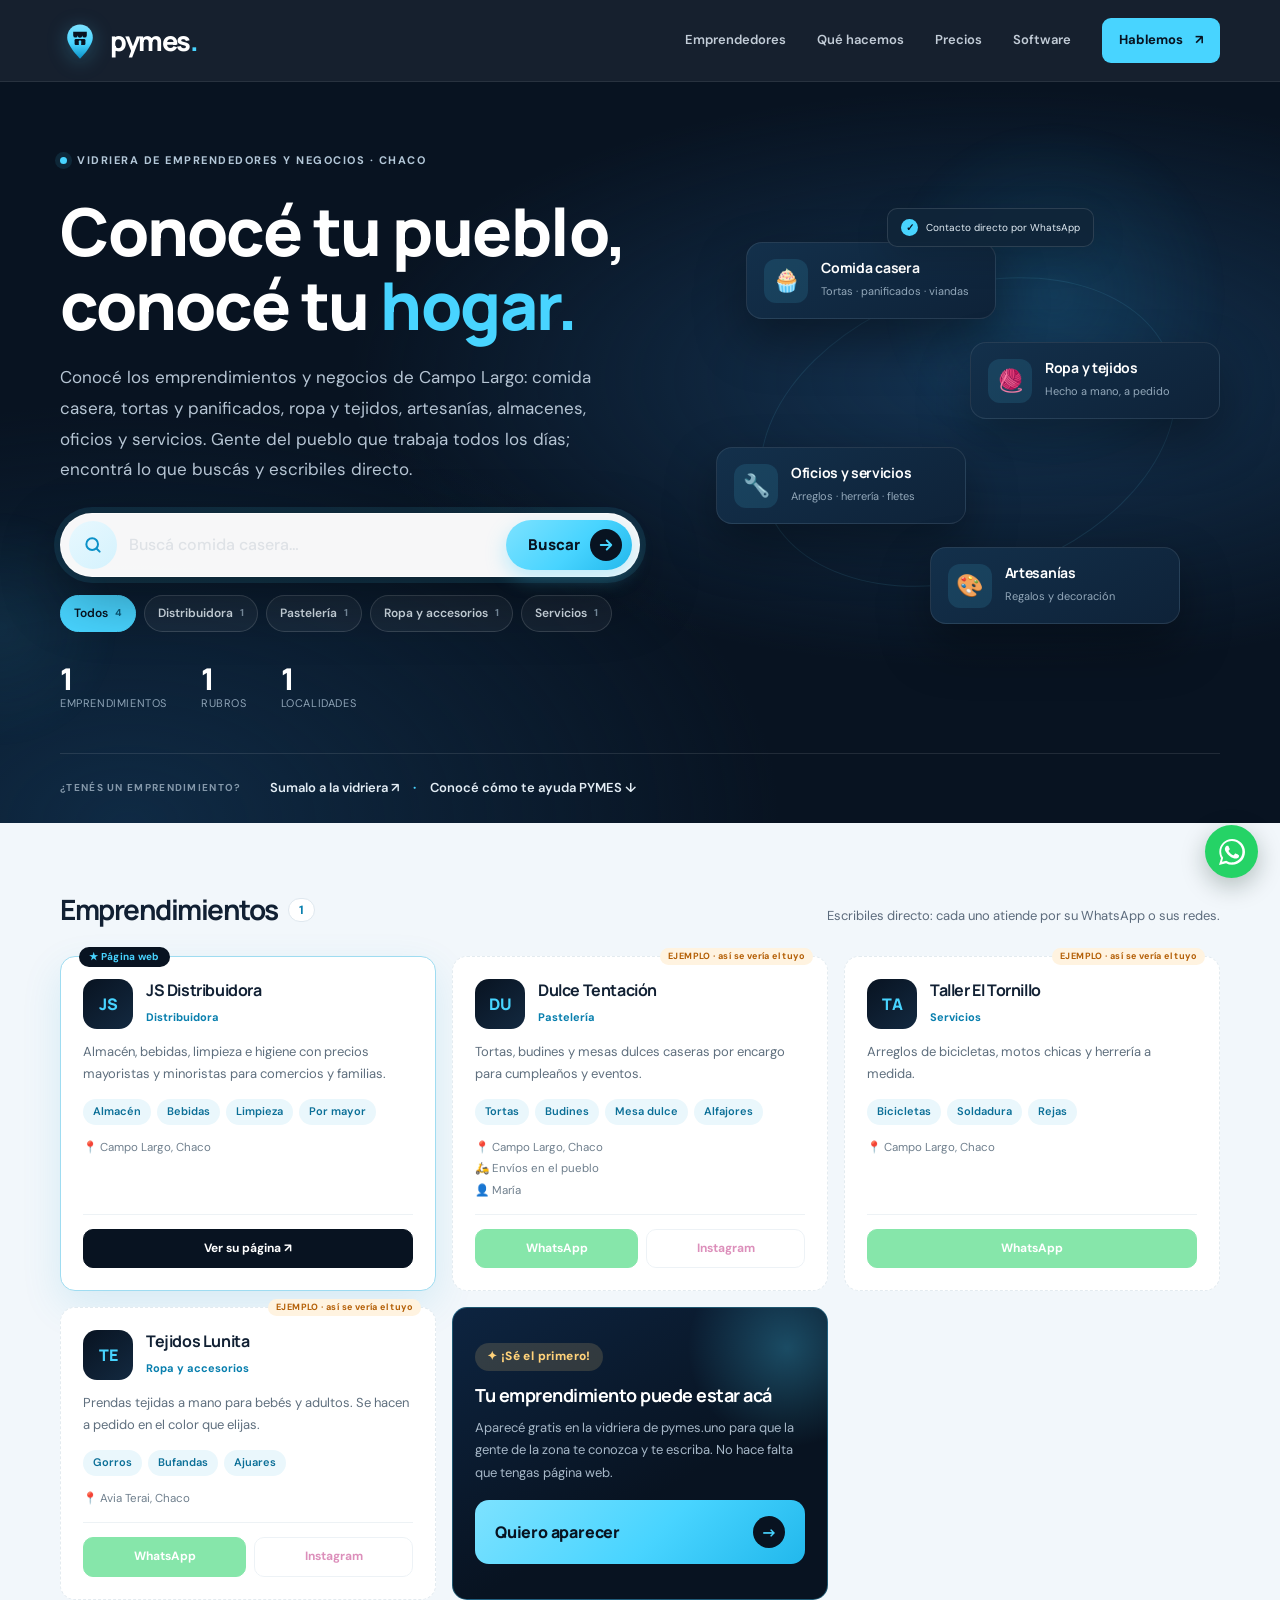
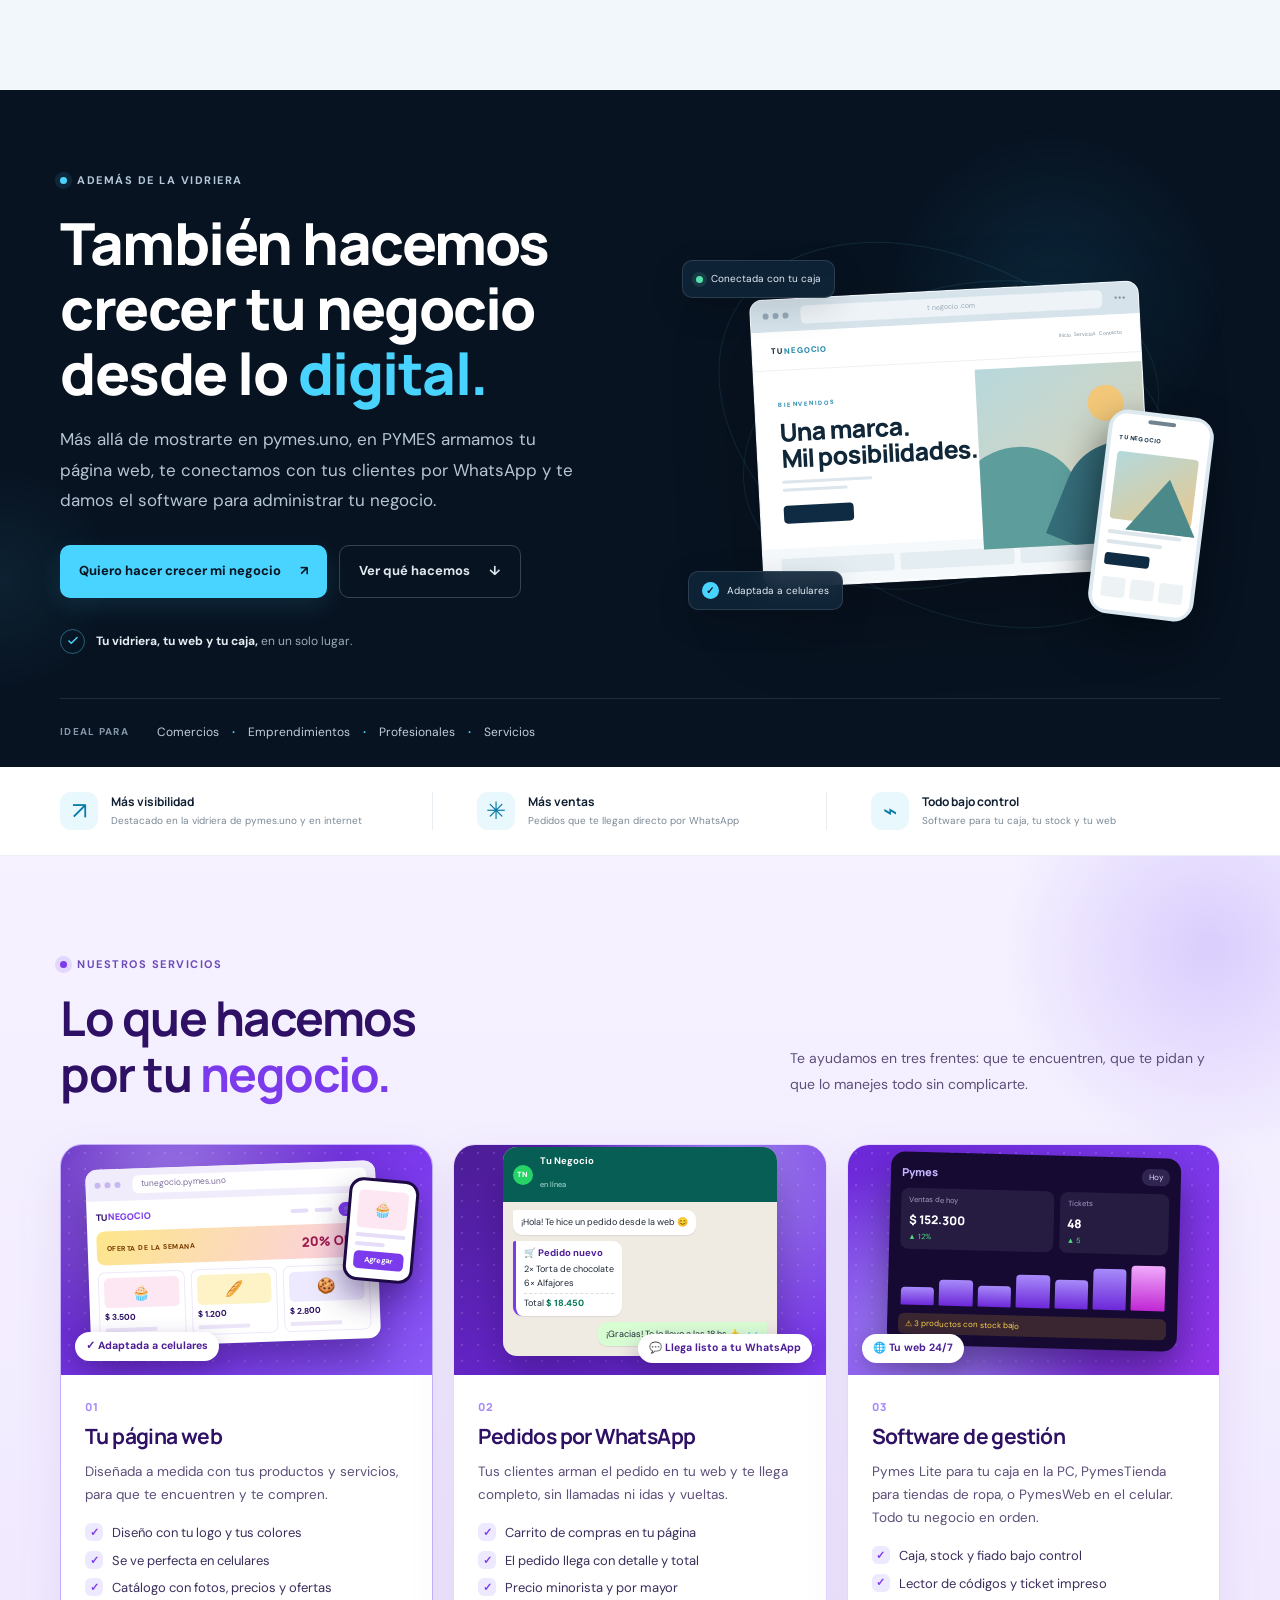
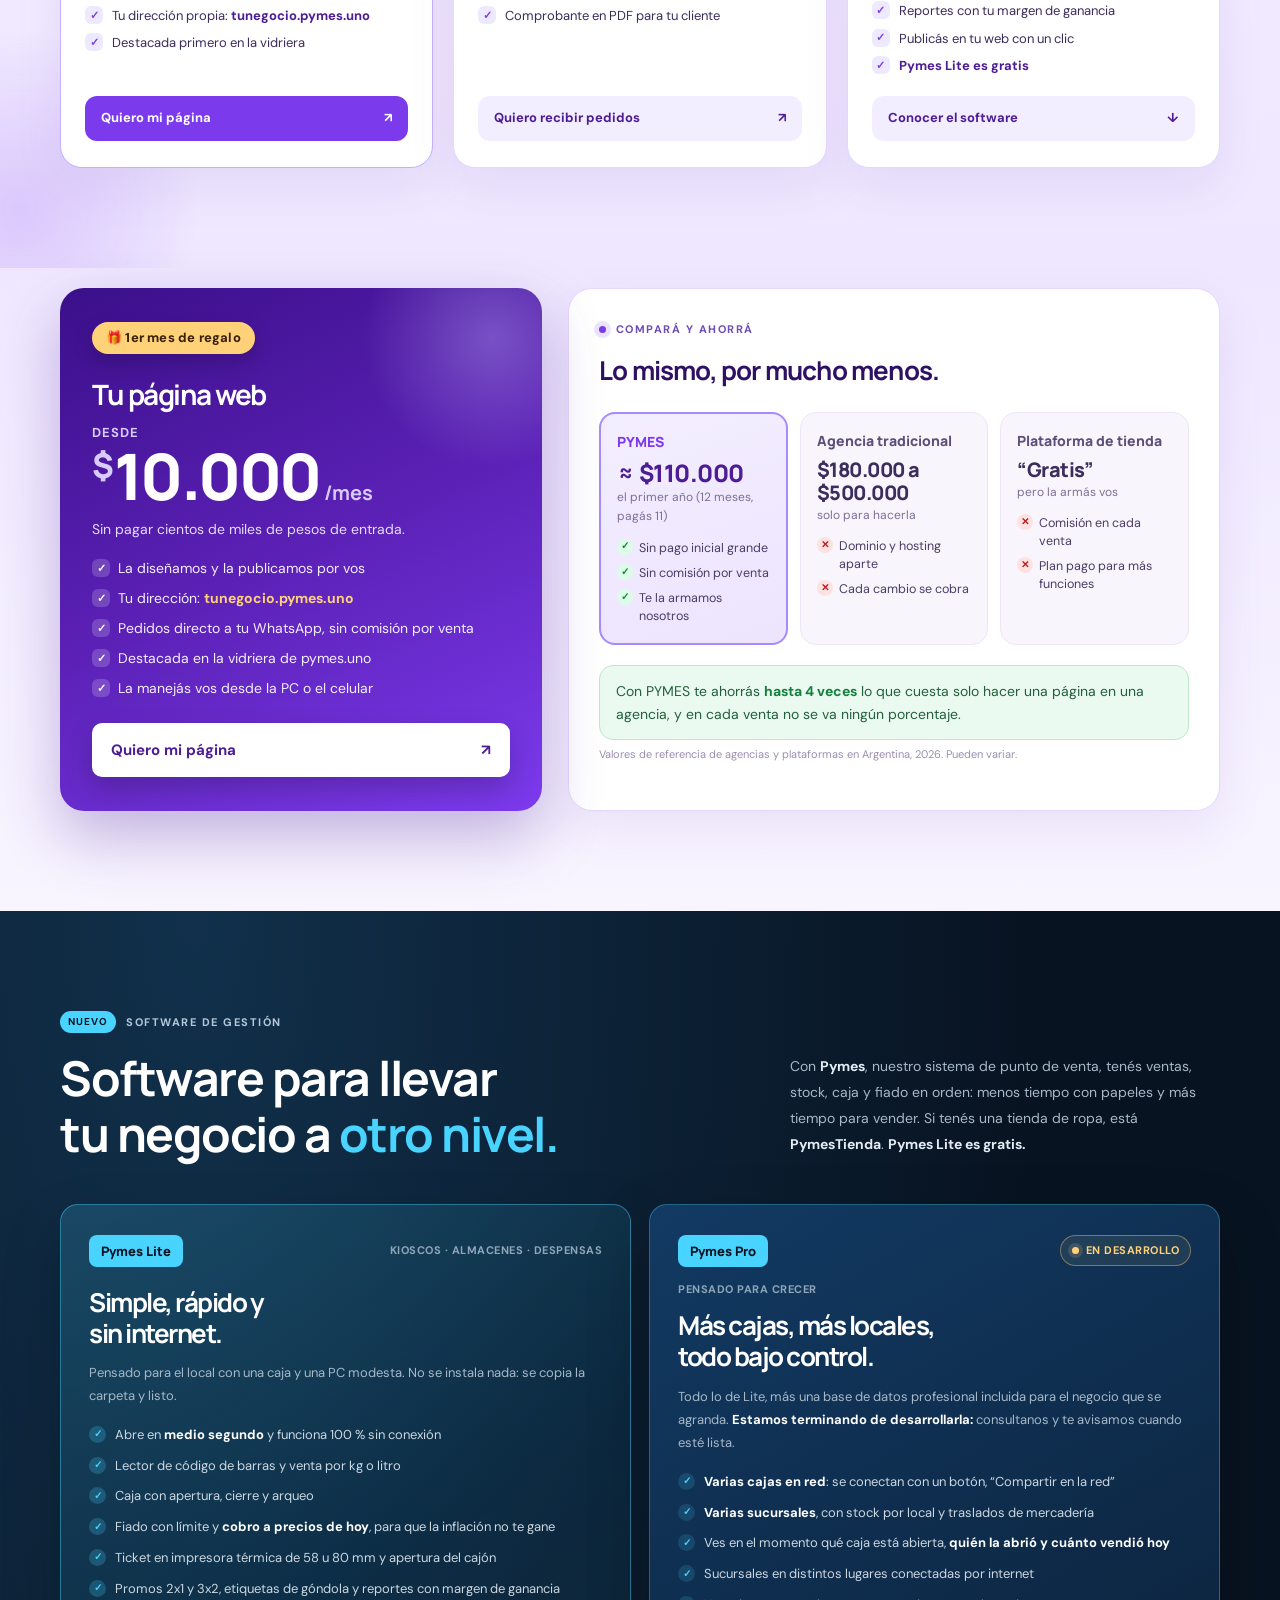
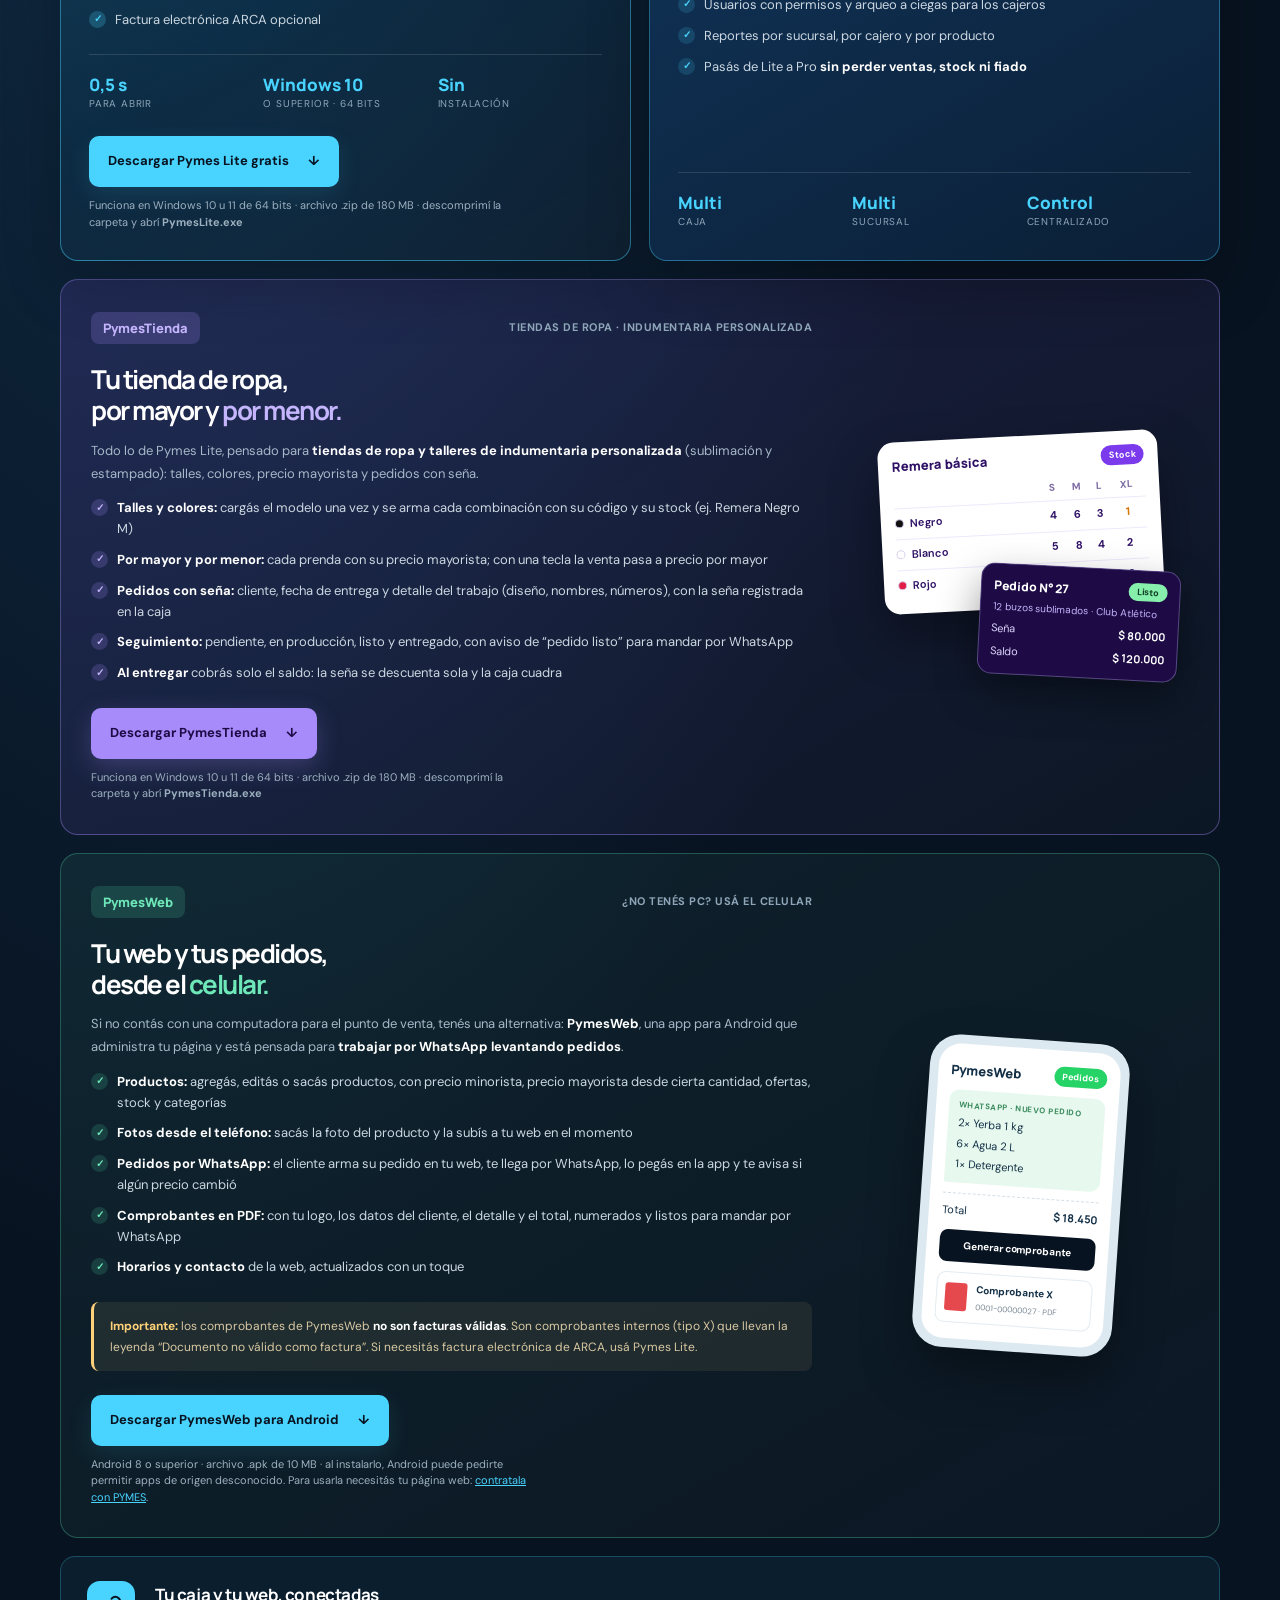
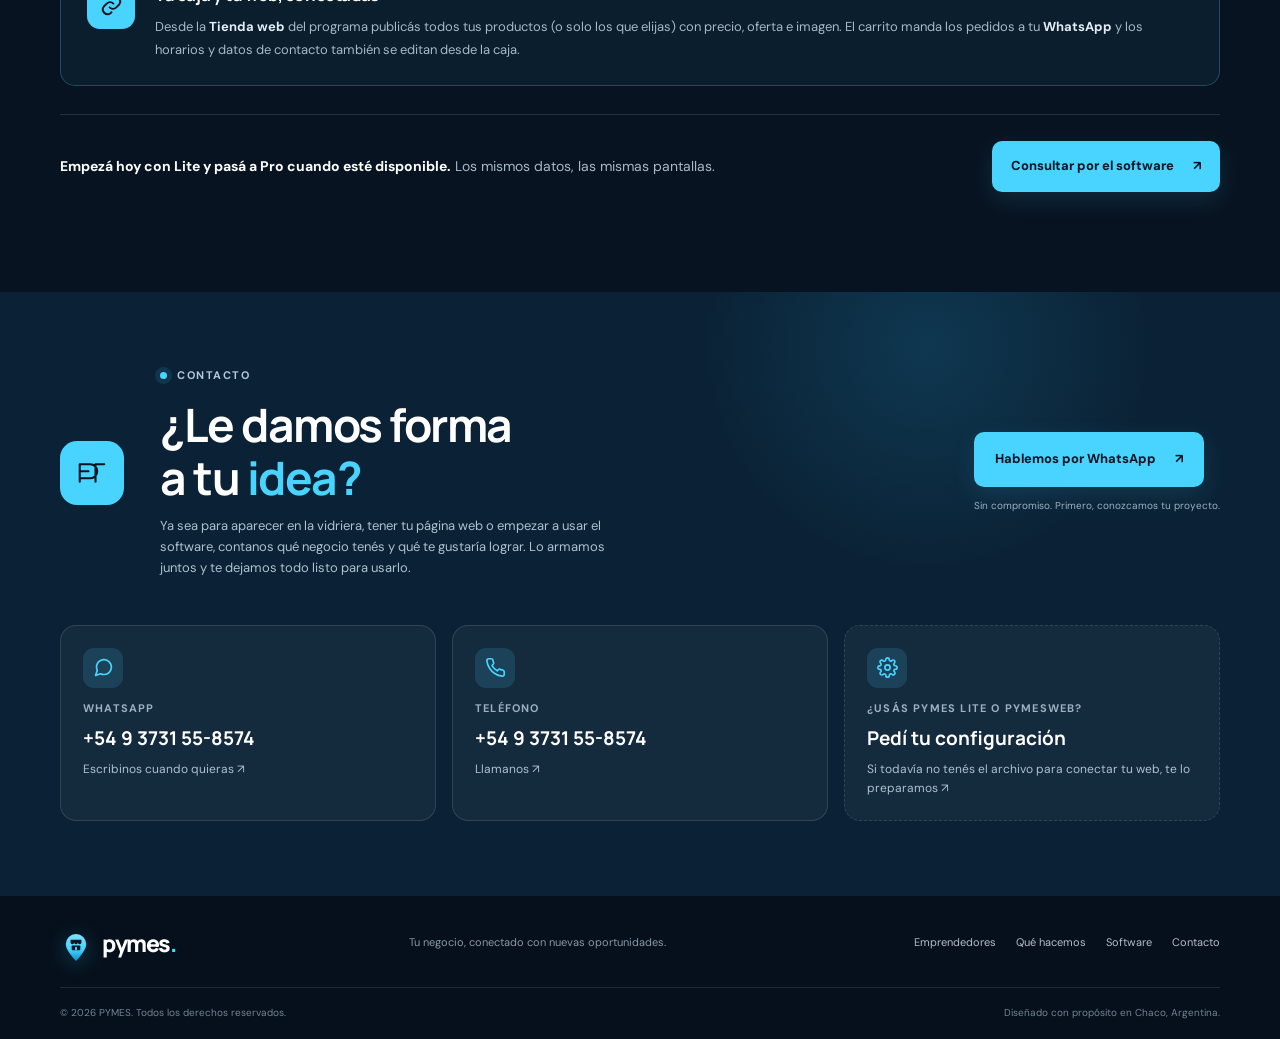
==== commit 029a2c52: "Add files via upload" ====
--- a/index.html
+++ b/index.html
@@ -9,11 +9,11 @@
   <meta property="og:title" content="pymes.uno | Emprendedores y negocios de tu zona">
   <meta property="og:description" content="La vidriera de los emprendimientos y negocios de Campo Largo y la región. Publicá el tuyo gratis.">
   <meta property="og:type" content="website">
-  <meta property="og:url" content="https://pymes.uno/">
-  <meta property="og:site_name" content="pymes.uno">
-  <meta property="og:locale" content="es_AR">
-  <meta property="og:image:secure_url" content="https://pymes.uno/assets/compartir.png">
-  <meta property="og:image:type" content="image/png">
+  <meta property="og:url" content="https://pymes.uno/">
+  <meta property="og:site_name" content="pymes.uno">
+  <meta property="og:locale" content="es_AR">
+  <meta property="og:image:secure_url" content="https://pymes.uno/assets/compartir.png">
+  <meta property="og:image:type" content="image/png">
   <meta property="og:image:alt" content="pymes.uno · Emprendedores y negocios de Campo Largo y la región">  <meta property="og:image" content="https://pymes.uno/assets/compartir.png">
   <meta property="og:image:width" content="1200">
   <meta property="og:image:height" content="630">
@@ -40,6 +40,7 @@
       <nav class="site-nav" id="site-nav" aria-label="Navegación principal">
         <a href="#emprendedores">Emprendedores</a>
         <a href="#servicios">Qué hacemos</a>
+        <a href="#precios">Precios</a>
         <a href="#software">Software</a>
         <a class="nav-cta" href="#contacto">Hablemos <span aria-hidden="true">↗</span></a>
       </nav>
@@ -52,12 +53,12 @@
       <div class="container vitrina-grid">
         <div class="vitrina-copy">
           <div class="eyebrow"><span class="eyebrow-dot"></span> Vidriera de emprendedores y negocios · Chaco</div>
-          <h1 id="vitrina-titulo">Lo que se hace<br>en tu zona, en un<br><span>solo lugar.</span></h1>
-          <p class="vitrina-lead">Emprendimientos y negocios de la región: comida casera, ropa, artesanías, oficios, comercios y servicios. Encontrá lo que buscás y hablá directo con quien lo hace.</p>
-          <form class="vitrina-search" id="emp-form" role="search" action="#emp-listado">
-            <svg viewBox="0 0 24 24" aria-hidden="true"><circle cx="11" cy="11" r="7"/><path d="m20 20-3.5-3.5"/></svg>
-            <input id="emp-buscar" type="search" placeholder="¿Qué estás buscando? Tortas, tejidos, herrería…" aria-label="Buscar emprendimientos" autocomplete="off">
-            <button class="button button-primary" type="submit">Buscar</button>
+          <h1 id="vitrina-titulo">Conocé tu pueblo,<br>conocé tu <span>hogar.</span></h1>
+          <p class="vitrina-lead">Conocé los emprendimientos y negocios de Campo Largo: comida casera, tortas y panificados, ropa y tejidos, artesanías, almacenes, oficios y servicios. Gente del pueblo que trabaja todos los días; encontrá lo que buscás y escribiles directo.</p>
+          <form class="vitrina-search buscador" id="emp-form" role="search" action="#emp-listado">
+            <span class="buscador-icono" aria-hidden="true"><svg viewBox="0 0 24 24"><circle cx="11" cy="11" r="7"/><path d="m20 20-3.5-3.5"/></svg></span>
+            <input id="emp-buscar" type="search" placeholder="Buscá tortas, ropa, herrería…" aria-label="Buscar emprendimientos" autocomplete="off" enterkeyhint="search">
+            <button class="buscador-btn" type="submit" aria-label="Buscar"><span>Buscar</span><svg viewBox="0 0 24 24" aria-hidden="true"><path d="M5 12h14m-6-6 6 6-6 6"/></svg></button>
           </form>
           <div class="vitrina-rubros" id="emp-filtros" role="group" aria-label="Filtrar por rubro"></div>
           <dl class="vitrina-stats" id="emp-stats" hidden>
@@ -238,6 +239,55 @@
       </div>
     </section>
 
+    <section class="section precio-section" id="precios" aria-labelledby="precio-titulo">
+      <div class="container">
+        <div class="precio-grid">
+          <div class="precio-card">
+            <span class="precio-regalo">🎁 1er mes de regalo</span>
+            <h2 id="precio-titulo">Tu página web</h2>
+            <p class="precio-desde">desde</p>
+            <p class="precio-monto"><span>$</span>10.000<small>/mes</small></p>
+            <p class="precio-nota">Sin pagar cientos de miles de pesos de entrada.</p>
+            <ul class="precio-lista">
+              <li>La diseñamos y la publicamos por vos</li>
+              <li>Tu dirección: <b>tunegocio.pymes.uno</b></li>
+              <li>Pedidos directo a tu WhatsApp, sin comisión por venta</li>
+              <li>Destacada en la vidriera de pymes.uno</li>
+              <li>La manejás vos desde la PC o el celular</li>
+            </ul>
+            <a class="button precio-btn" id="whatsapp-precio" href="#contacto" target="_blank" rel="noopener noreferrer">Quiero mi página <span aria-hidden="true">↗</span></a>
+          </div>
+
+          <div class="precio-cmp">
+            <div class="eyebrow svc-eyebrow"><span class="eyebrow-dot"></span> Compará y ahorrá</div>
+            <h3>Lo mismo, por mucho menos.</h3>
+            <div class="cmp-cols">
+              <div class="cmp-col cmp-pymes">
+                <b>PYMES</b>
+                <span class="cmp-total">≈ $110.000</span>
+                <small>el primer año (12 meses, pagás 11)</small>
+                <ul><li class="si">Sin pago inicial grande</li><li class="si">Sin comisión por venta</li><li class="si">Te la armamos nosotros</li></ul>
+              </div>
+              <div class="cmp-col">
+                <b>Agencia tradicional</b>
+                <span class="cmp-total">$180.000 a $500.000</span>
+                <small>solo para hacerla</small>
+                <ul><li class="no">Dominio y hosting aparte</li><li class="no">Cada cambio se cobra</li></ul>
+              </div>
+              <div class="cmp-col">
+                <b>Plataforma de tienda</b>
+                <span class="cmp-total">“Gratis”</span>
+                <small>pero la armás vos</small>
+                <ul><li class="no">Comisión en cada venta</li><li class="no">Plan pago para más funciones</li></ul>
+              </div>
+            </div>
+            <p class="cmp-ahorro">Con PYMES te ahorrás <strong>hasta 4 veces</strong> lo que cuesta solo hacer una página en una agencia, y en cada venta no se va ningún porcentaje.</p>
+            <p class="cmp-fuente">Valores de referencia de agencias y plataformas en Argentina, 2026. Pueden variar.</p>
+          </div>
+        </div>
+      </div>
+    </section>
+
     <section class="section section-dark pos-section" id="software">
       <div class="container">
         <div class="section-heading section-heading-dark">
@@ -245,13 +295,8 @@
           <p>Con <strong>Pymes</strong>, nuestro sistema de punto de venta, tenés ventas, stock, caja y fiado en orden: menos tiempo con papeles y más tiempo para vender. Si tenés una tienda de ropa, está <strong>PymesTienda</strong>. <strong>Pymes Lite es gratis.</strong></p>
         </div>
 
-        <div class="pos-link">
-          <div class="pos-link-icon"><svg viewBox="0 0 24 24" aria-hidden="true"><path d="M10 14a5 5 0 0 0 7 0l3-3a5 5 0 0 0-7-7l-1 1M14 10a5 5 0 0 0-7 0l-3 3a5 5 0 0 0 7 7l1-1"/></svg></div>
-          <div><h3>Tu caja y tu web, conectadas</h3><p>Desde la <strong>Tienda web</strong> del programa publicás todos tus productos (o solo los que elijas) con precio, oferta e imagen. El carrito manda los pedidos a tu <strong>WhatsApp</strong> y los horarios y datos de contacto también se editan desde la caja.</p></div>
-        </div>
-
         <div class="pos-grid">
-          <article class="pos-card">
+          <article class="pos-card pos-card-lite">
             <div class="pos-card-top"><span class="pos-badge">Pymes Lite</span><span class="pos-for">Kioscos · almacenes · despensas</span></div>
             <h3>Simple, rápido y<br>sin internet.</h3>
             <p class="pos-lead">Pensado para el local con una caja y una PC modesta. No se instala nada: se copia la carpeta y listo.</p>
@@ -353,6 +398,11 @@
             </div>
           </div>
         </article>
+
+        <div class="pos-link">
+          <div class="pos-link-icon"><svg viewBox="0 0 24 24" aria-hidden="true"><path d="M10 14a5 5 0 0 0 7 0l3-3a5 5 0 0 0-7-7l-1 1M14 10a5 5 0 0 0-7 0l-3 3a5 5 0 0 0 7 7l1-1"/></svg></div>
+          <div><h3>Tu caja y tu web, conectadas</h3><p>Desde la <strong>Tienda web</strong> del programa publicás todos tus productos (o solo los que elijas) con precio, oferta e imagen. El carrito manda los pedidos a tu <strong>WhatsApp</strong> y los horarios y datos de contacto también se editan desde la caja.</p></div>
+        </div>
 
         <div class="pos-cta">
           <p><strong>Empezá hoy con Lite y pasá a Pro cuando esté disponible.</strong> Los mismos datos, las mismas pantallas.</p>
--- a/styles.css
+++ b/styles.css
@@ -74,3 +74,7 @@
 .join-steps li:last-child .join-num{background:#dcfce7;color:#15803d}
 /* Celulares: nada puede ensanchar la página (overflow-x:clip no rompe el encabezado fijo como overflow:hidden). */html,body{max-width:100%;overflow-x:clip}img,svg,table{max-width:100%}@media(max-width:760px){.pos-specs{grid-template-columns:repeat(3,minmax(0,1fr))}.pos-specs b{font-size:14px;white-space:normal}.pos-specs span{font-size:9px;letter-spacing:.3px}.pos-card,.pw-card,.svc-card,.emp-card,.contact-card{min-width:0}.pw-card{overflow:hidden}.pt-art{width:100%;max-width:280px;padding-bottom:84px}.pt-order{right:0;width:190px}.vitrina h1{font-size:clamp(31px,9vw,48px)}.vitrina-stats dt{font-size:22px}.vitrina-search .button{padding:11px 12px}.hero-title{font-size:clamp(31px,8.6vw,44px)}.svc-art{height:200px}.svc-browser{width:74%;transform:translate(-10px,-6px) rotate(-2deg)}.svc-mini-phone{right:10px;width:62px}.svc-float{font-size:9.5px}.emp-list-head h2{font-size:22px}.pos-download small{display:block;max-width:100%}.contact-origin p{min-width:0}}@media(max-width:380px){.container{width:calc(100% - 28px)}.vitrina-search{padding:6px 6px 6px 12px}.vitrina-search svg{display:none}.pos-card,.pw-card{padding-left:16px;padding-right:16px}.svc-float{display:none}}
 .emp-link-off{cursor:default;opacity:.55;pointer-events:none}.emp-join{position:relative;overflow:hidden;background:linear-gradient(150deg,#0d2440,var(--navy) 60%);border:1px solid rgba(72,212,255,.35)}.emp-join::before{content:"";position:absolute;right:-60px;top:-60px;width:200px;height:200px;border-radius:50%;background:radial-gradient(circle,rgba(72,212,255,.28),transparent 70%);pointer-events:none}.emp-join-kicker{position:relative;display:inline-block;margin-bottom:10px;padding:4px 12px;border-radius:20px;background:rgba(255,210,122,.16);color:#ffd27a;font-size:12px;font-weight:800;letter-spacing:.4px}.emp-join h3,.emp-join p{position:relative}.emp-join-btn{position:relative;display:inline-flex;align-items:center;justify-content:space-between;gap:14px;width:100%;padding:16px 20px;border-radius:14px;background:linear-gradient(135deg,#7de2ff,#48d4ff 55%,#22b8ec);color:var(--navy);font:800 16px Manrope,sans-serif;letter-spacing:-.2px;transition:transform .2s;animation:emp-latido 2.6s ease-in-out infinite}.emp-join-btn:hover{transform:translateY(-2px)}.emp-join-flecha{display:grid;place-items:center;width:32px;height:32px;border-radius:50%;background:var(--navy);color:var(--cyan);font-size:16px;transition:transform .2s}.emp-join-btn:hover .emp-join-flecha{transform:translateX(3px)}@keyframes emp-latido{0%,100%{box-shadow:0 12px 30px rgba(72,212,255,.35),0 0 0 0 rgba(72,212,255,.5)}50%{box-shadow:0 12px 30px rgba(72,212,255,.35),0 0 0 12px rgba(72,212,255,0)}}
+.precio-section{background:linear-gradient(180deg,#efe7ff 0,#f8f5ff 100%);padding-top:20px;--pu:#7c3aed;--pu-d:#4c1d95;--pu-ink:#2e1065}.precio-grid{display:grid;grid-template-columns:.85fr 1.15fr;gap:26px;align-items:stretch}.precio-card{position:relative;overflow:hidden;display:flex;flex-direction:column;padding:34px 32px;border-radius:24px;background:linear-gradient(155deg,#3b0f8a 0,#5b21b6 50%,#7c3aed 100%);color:#fff;box-shadow:0 26px 60px rgba(76,29,149,.3)}.precio-card::after{content:"";position:absolute;right:-80px;top:-80px;width:260px;height:260px;border-radius:50%;background:radial-gradient(circle,rgba(196,181,253,.35),transparent 70%);pointer-events:none}.precio-regalo{align-self:flex-start;padding:6px 14px;border-radius:20px;background:#ffd27a;color:#3b2207;font-size:13px;font-weight:800;letter-spacing:.2px;box-shadow:0 8px 20px rgba(0,0,0,.18)}.precio-card h2{font-size:28px;margin:18px 0 0;color:#fff}.precio-desde{margin:6px 0 0;font-size:13px;font-weight:700;letter-spacing:1px;text-transform:uppercase;color:#d8ccff}.precio-monto{margin:0;font:800 64px/1 Manrope,sans-serif;letter-spacing:-2.5px;color:#fff}.precio-monto span{font-size:34px;vertical-align:22px;margin-right:2px;color:#d8ccff}.precio-monto small{font-size:20px;letter-spacing:0;font-weight:700;color:#d8ccff;margin-left:4px}.precio-nota{margin:10px 0 18px;font-size:14px;color:#e4dcff}.precio-lista{list-style:none;margin:0 0 24px;padding:0;display:grid;gap:9px}.precio-lista li{position:relative;padding-left:26px;font-size:14px;line-height:1.5;color:#f3efff}.precio-lista li::before{content:"✓";position:absolute;left:0;top:1px;display:grid;place-items:center;width:18px;height:18px;border-radius:6px;background:rgba(255,255,255,.18);color:#fff;font-size:11px;font-weight:800}.precio-lista b{color:#ffd27a}.precio-btn{position:relative;z-index:1;margin-top:auto;justify-content:space-between;background:#fff;color:var(--pu-d);font-size:15px;box-shadow:0 12px 28px rgba(0,0,0,.2)}.precio-btn:hover{background:#f3eeff}.precio-cmp{padding:32px 30px;border-radius:24px;background:#fff;border:1px solid #e4d8ff;box-shadow:0 18px 50px rgba(76,29,149,.08)}.precio-cmp h3{font-size:26px;letter-spacing:-.8px;margin:12px 0 20px;color:var(--pu-ink)}.cmp-cols{display:grid;grid-template-columns:repeat(3,1fr);gap:12px}.cmp-col{display:flex;flex-direction:column;padding:18px 16px;border-radius:16px;background:#f8f6fc;border:1px solid #ece6f7}.cmp-col b{font:800 14px Manrope,sans-serif;color:#5d4f7a}.cmp-total{margin-top:8px;font:800 20px/1.15 Manrope,sans-serif;letter-spacing:-.5px;color:#3b2d5c}.cmp-col small{font-size:12px;color:#7c6f96;margin-top:2px}.cmp-col ul{list-style:none;margin:12px 0 0;padding:0;display:grid;gap:7px}.cmp-col li{position:relative;padding-left:22px;font-size:12.5px;line-height:1.45;color:#4a3d66}.cmp-col li::before{position:absolute;left:0;top:0;display:grid;place-items:center;width:16px;height:16px;border-radius:50%;font-size:10px;font-weight:800}.cmp-col li.si::before{content:"✓";background:#dcfce7;color:#15803d}.cmp-col li.no::before{content:"✕";background:#fee2e2;color:#b91c1c}.cmp-pymes{background:linear-gradient(160deg,#f3eeff,#ede4ff);border:2px solid #a78bfa}.cmp-pymes b{color:var(--pu)}.cmp-pymes .cmp-total{color:var(--pu-d);font-size:24px}.cmp-ahorro{margin:20px 0 6px;padding:14px 16px;border-radius:14px;background:#eafaf1;border:1px solid #bfe8cb;color:#24603a;font-size:14px;line-height:1.6}.cmp-ahorro strong{color:#15803d}.cmp-fuente{margin:0;font-size:11px;color:#9a8fb0}@media(max-width:1000px){.precio-grid{grid-template-columns:1fr}}@media(max-width:760px){.precio-card,.precio-cmp{padding:24px 20px}.precio-monto{font-size:54px}.cmp-cols{grid-template-columns:1fr}.precio-cmp h3{font-size:22px}.precio-btn{width:100%}}
+.pos-card-lite{background:linear-gradient(150deg,rgba(72,212,255,.18),rgba(11,145,200,.08) 55%,rgba(255,255,255,.02));border-color:rgba(72,212,255,.45);box-shadow:0 25px 60px rgba(0,0,0,.2)}.pos-card-lite .pos-badge{background:var(--cyan);color:var(--navy)}.pos-card-lite h3{color:#fff}.pos-card-lite .pos-list li:before{background:rgba(72,212,255,.22)}.pos-link{margin-top:18px;margin-bottom:0}
+.buscador{position:relative;display:flex;align-items:center;gap:8px;max-width:580px;height:64px;padding:7px 7px 7px 8px;border-radius:999px;background:rgba(255,255,255,.97);border:1px solid rgba(255,255,255,.7);box-shadow:0 0 0 6px rgba(72,212,255,.1),0 22px 60px rgba(0,0,0,.35);transition:box-shadow .25s,transform .25s}.buscador:focus-within{transform:translateY(-1px);box-shadow:0 0 0 6px rgba(72,212,255,.32),0 26px 70px rgba(0,0,0,.4)}.buscador-icono{display:grid;place-items:center;flex-shrink:0;width:48px;height:48px;border-radius:50%;background:linear-gradient(140deg,#e8f8fe,#d4f2fd)}.buscador-icono svg{width:20px;height:20px;fill:none;stroke:#0b91c8;stroke-width:2.4;stroke-linecap:round}.buscador input{flex:1;min-width:0;height:100%;border:0;outline:0;background:none;font:500 16px "DM Sans",sans-serif;color:var(--ink);padding:0 4px}.buscador input::placeholder{color:#8a9aaa;transition:opacity .3s}.buscador input.cambiando::placeholder{opacity:0}.buscador input::-webkit-search-cancel-button{-webkit-appearance:none;appearance:none;width:18px;height:18px;border-radius:50%;cursor:pointer;background:#cfdbe4 url("data:image/svg+xml,%3Csvg xmlns='http://www.w3.org/2000/svg' viewBox='0 0 24 24'%3E%3Cpath d='M7 7l10 10M17 7 7 17' stroke='%23fff' stroke-width='3' stroke-linecap='round'/%3E%3C/svg%3E") center/10px no-repeat}.buscador-btn{flex-shrink:0;display:inline-flex;align-items:center;gap:10px;height:50px;padding:0 10px 0 22px;border:0;border-radius:999px;background:linear-gradient(135deg,#7de2ff,#48d4ff 55%,#22b8ec);color:var(--navy);font:800 15px Manrope,sans-serif;cursor:pointer;box-shadow:0 8px 20px rgba(72,212,255,.35);transition:transform .2s,box-shadow .2s}.buscador-btn svg{width:32px;height:32px;padding:7px;border-radius:50%;background:var(--navy);fill:none;stroke:var(--cyan);stroke-width:2.6;stroke-linecap:round;stroke-linejoin:round;transition:transform .2s}.buscador-btn:hover{transform:translateY(-1px);box-shadow:0 12px 26px rgba(72,212,255,.5)}.buscador-btn:hover svg{transform:translateX(2px)}@media(max-width:760px){.buscador{height:58px;padding:5px 5px 5px 6px}.buscador-icono{width:42px;height:42px}.buscador-btn{height:46px;padding:0 6px 0 6px}.buscador-btn span{display:none}.buscador-btn svg{width:34px;height:34px}}
+.buscador .buscador-btn svg,.buscador .buscador-icono svg{display:block}@media(max-width:380px){.buscador .buscador-icono{display:none}.buscador{padding-left:16px}}
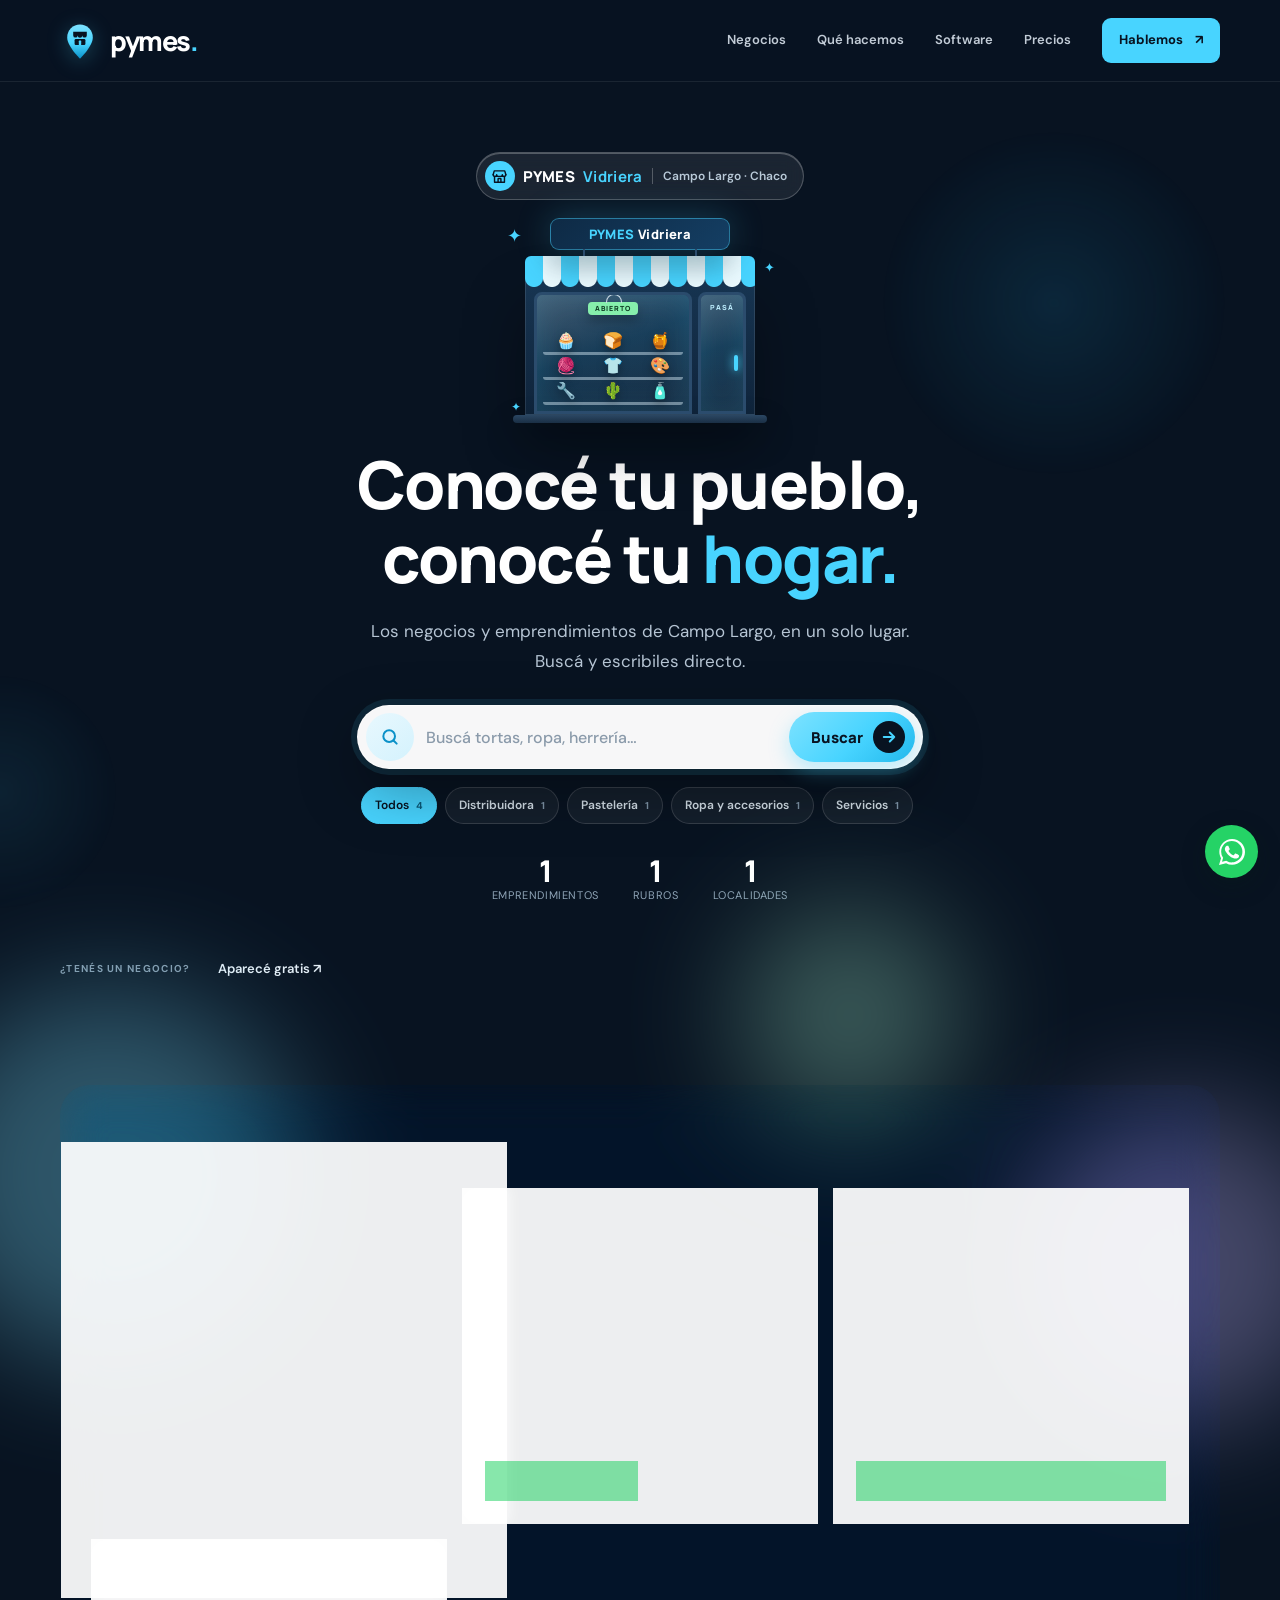
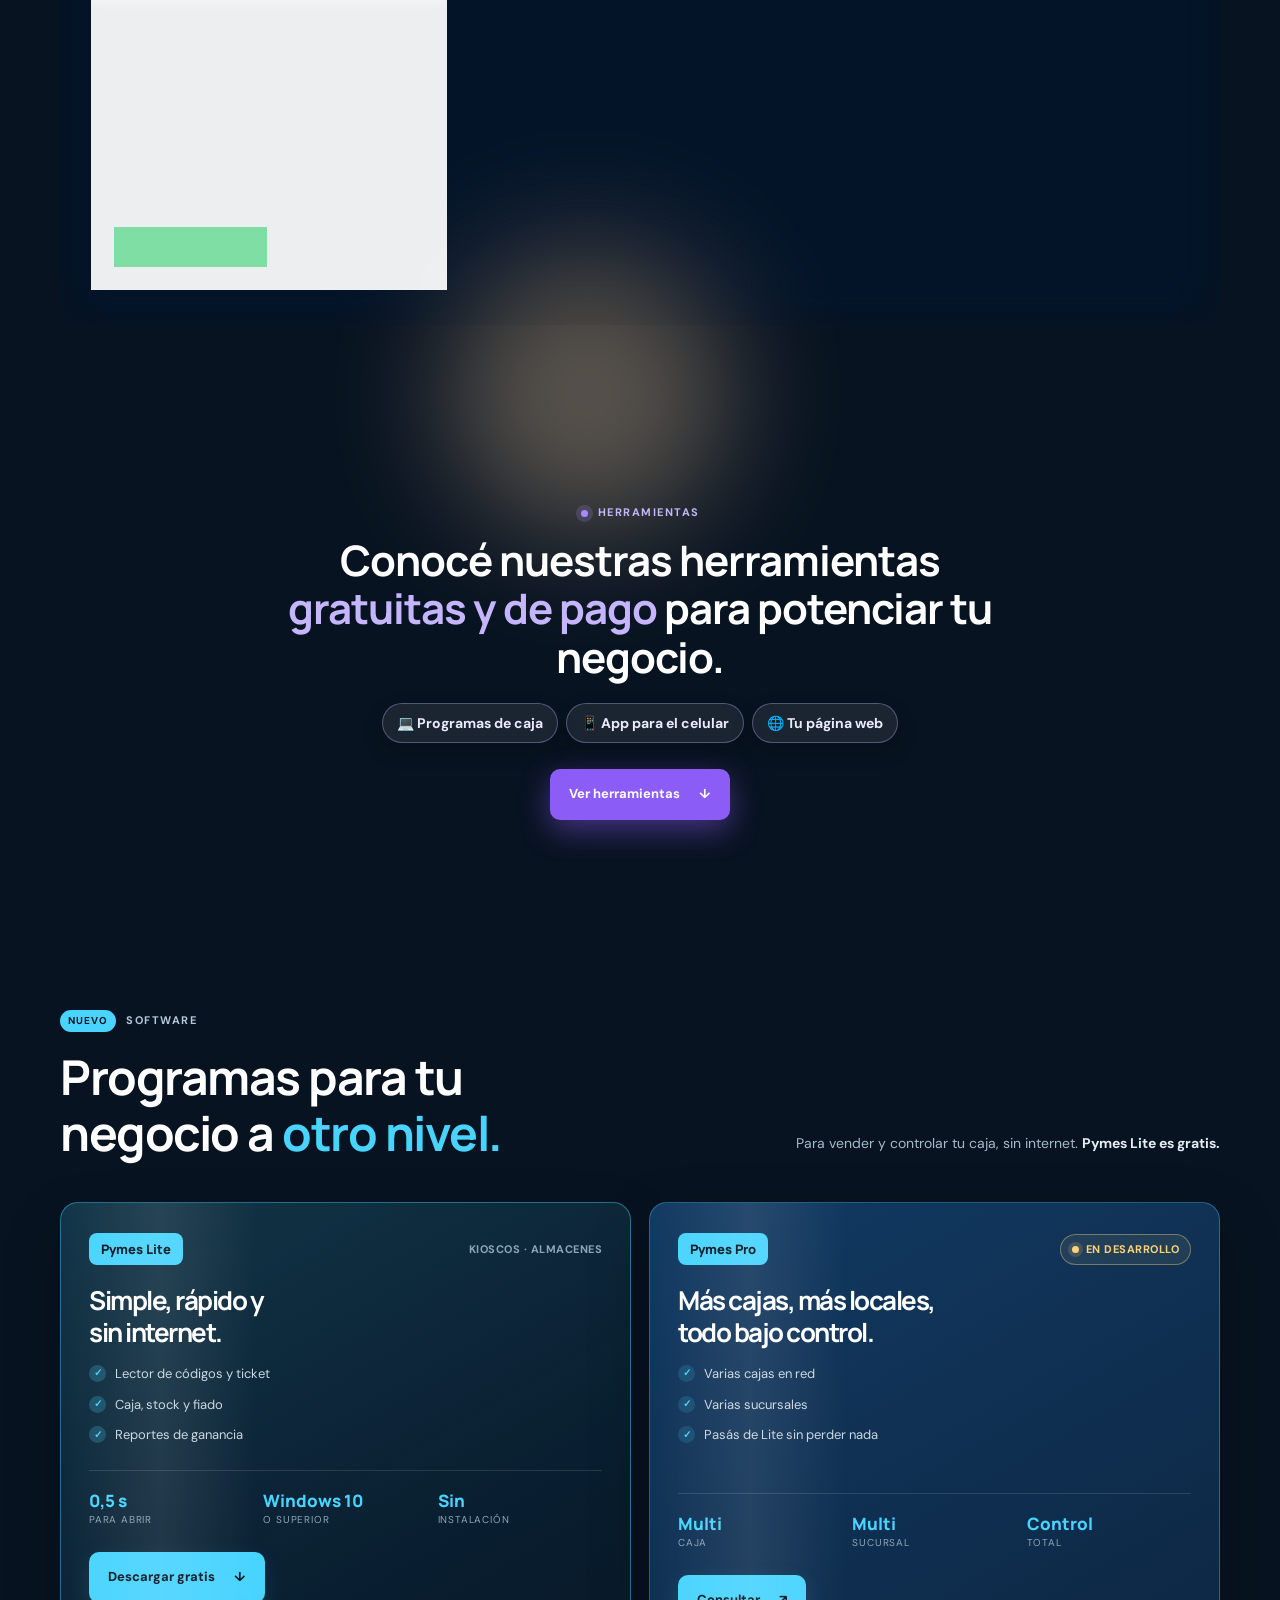
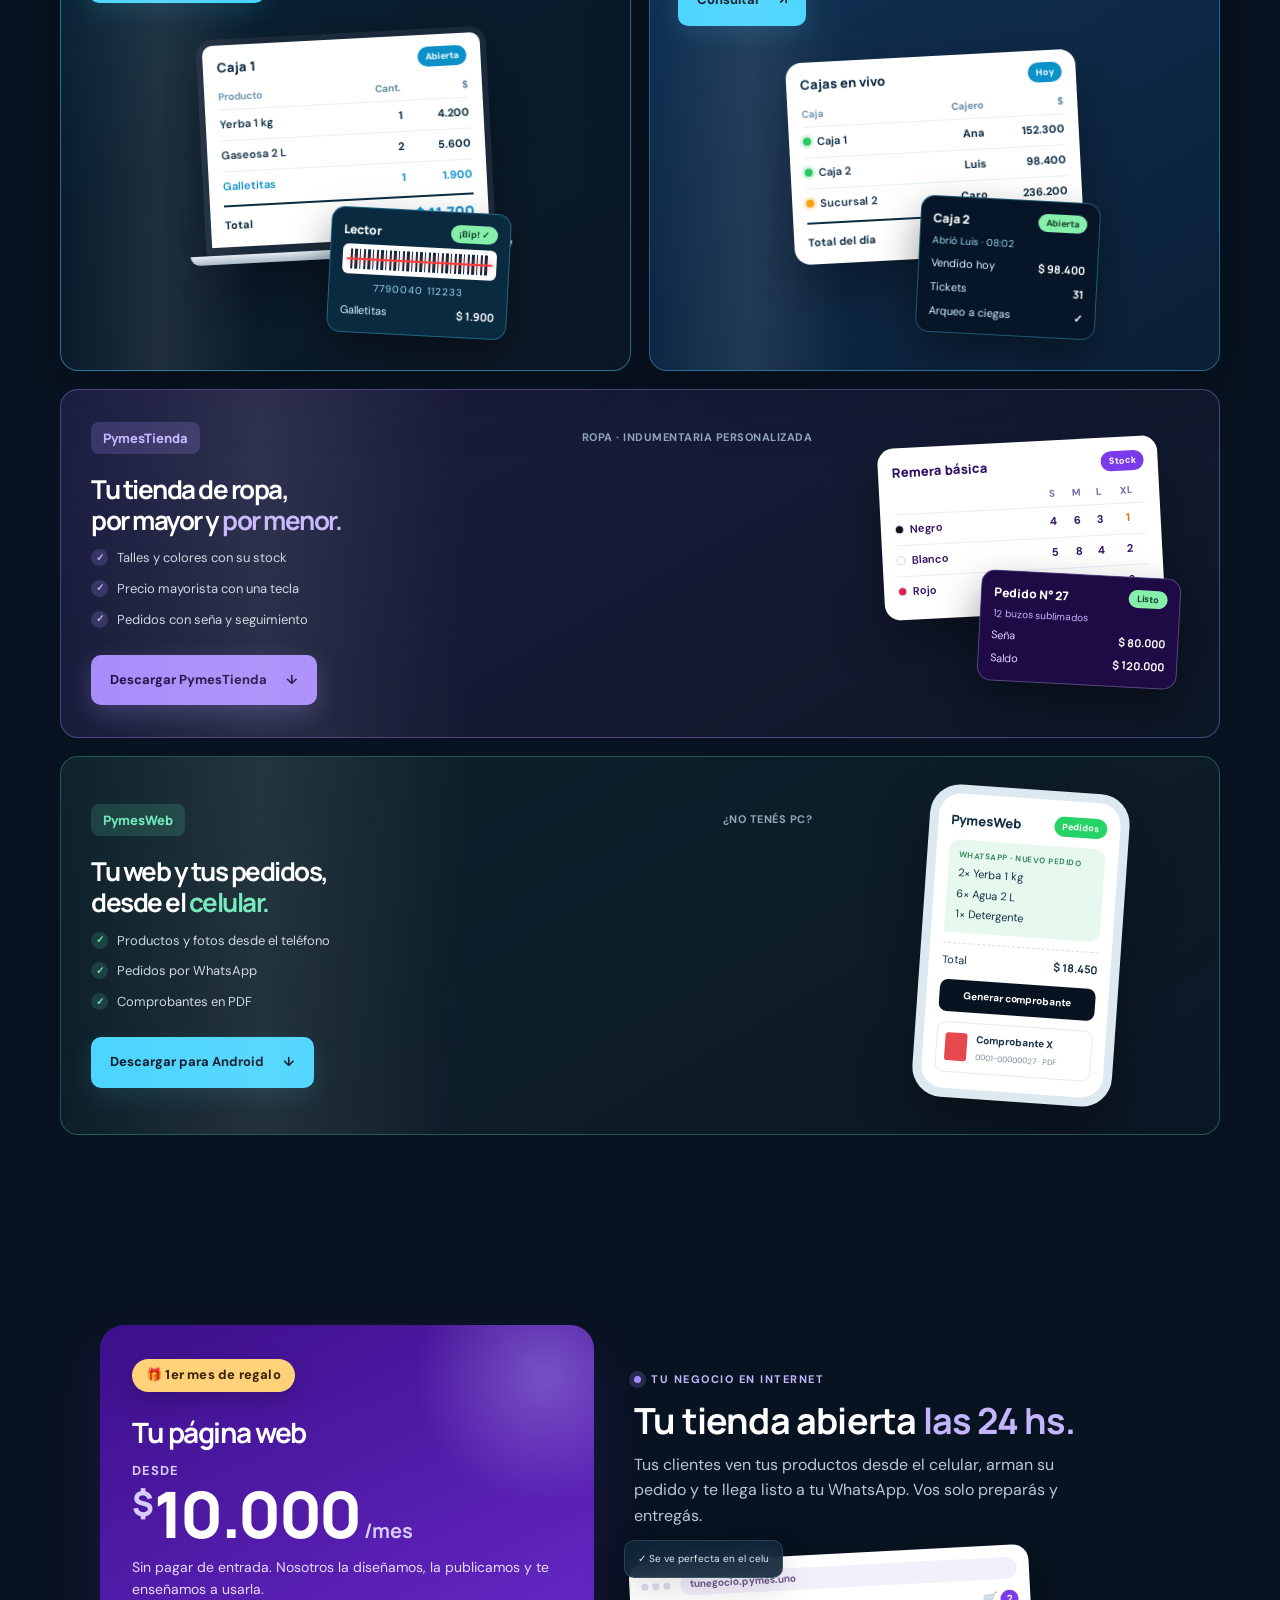
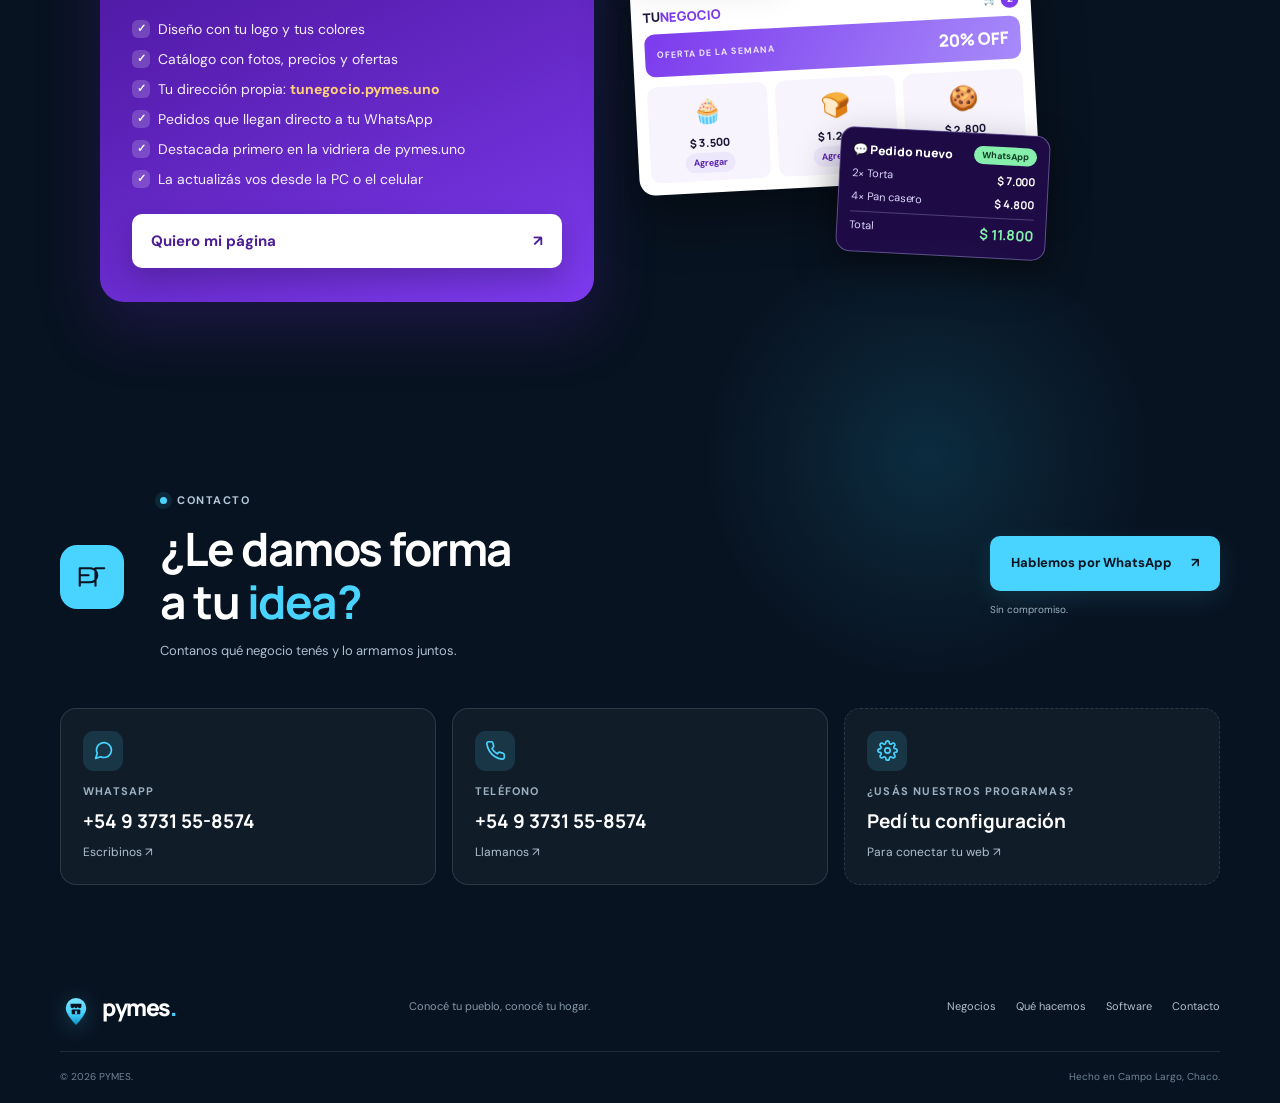
==== commit f09b9064: "Add files via upload" ====
--- a/index.html
+++ b/index.html
@@ -1,452 +1,363 @@
-<!doctype html>
-<html lang="es">
-<head>
-  <meta charset="utf-8">
-  <meta name="viewport" content="width=device-width, initial-scale=1">
-  <meta name="theme-color" content="#081321">
-  <meta name="color-scheme" content="light only">
-  <meta name="description" content="Vidriera de emprendedores de Campo Largo y la región de Chaco: comida casera, ropa, artesanías, oficios y servicios, con contacto directo por WhatsApp. Y si tenés un negocio, PYMES te ayuda a crecer en lo digital.">
-  <meta property="og:title" content="pymes.uno | Emprendedores y negocios de tu zona">
-  <meta property="og:description" content="La vidriera de los emprendimientos y negocios de Campo Largo y la región. Publicá el tuyo gratis.">
-  <meta property="og:type" content="website">
-  <meta property="og:url" content="https://pymes.uno/">
-  <meta property="og:site_name" content="pymes.uno">
-  <meta property="og:locale" content="es_AR">
-  <meta property="og:image:secure_url" content="https://pymes.uno/assets/compartir.png">
-  <meta property="og:image:type" content="image/png">
-  <meta property="og:image:alt" content="pymes.uno · Emprendedores y negocios de Campo Largo y la región">  <meta property="og:image" content="https://pymes.uno/assets/compartir.png">
-  <meta property="og:image:width" content="1200">
-  <meta property="og:image:height" content="630">
-  <meta name="twitter:card" content="summary_large_image">
-  <link rel="apple-touch-icon" href="assets/logo-512.png">
-  <title>pymes.uno — Emprendedores y negocios de tu zona</title>
-  <link rel="icon" href="assets/favicon.svg" type="image/svg+xml">
-  <link rel="preconnect" href="https://fonts.googleapis.com">
-  <link rel="preconnect" href="https://fonts.gstatic.com" crossorigin>
-  <link href="https://fonts.googleapis.com/css2?family=DM+Sans:wght@400;500;600;700&family=Manrope:wght@400;500;600;700;800&display=swap" rel="stylesheet">
-  <link rel="stylesheet" href="styles.css">
-</head>
-<body>
-  <a class="skip-link" href="#contenido">Saltar al contenido</a>
-  <header class="site-header" id="inicio">
-    <div class="container nav-wrap">
-      <a class="brand" href="#inicio" aria-label="PYMES, ir al inicio">
-        <span class="brand-mark" aria-hidden="true"><img src="assets/logo-icono.svg" alt="" width="38" height="38"></span>
-        <span class="brand-name">pymes<span>.</span></span>
-      </a>
-      <button class="menu-toggle" aria-label="Abrir menú" aria-expanded="false" aria-controls="site-nav">
-        <span></span><span></span><span></span>
-      </button>
-      <nav class="site-nav" id="site-nav" aria-label="Navegación principal">
-        <a href="#emprendedores">Emprendedores</a>
-        <a href="#servicios">Qué hacemos</a>
-        <a href="#precios">Precios</a>
-        <a href="#software">Software</a>
-        <a class="nav-cta" href="#contacto">Hablemos <span aria-hidden="true">↗</span></a>
-      </nav>
-    </div>
-  </header>
-
-  <main id="contenido">
-    <section class="vitrina section-dark" id="emprendedores" aria-labelledby="vitrina-titulo">
-      <div class="hero-glow glow-one"></div><div class="hero-glow glow-two"></div>
-      <div class="container vitrina-grid">
-        <div class="vitrina-copy">
-          <div class="eyebrow"><span class="eyebrow-dot"></span> Vidriera de emprendedores y negocios · Chaco</div>
-          <h1 id="vitrina-titulo">Conocé tu pueblo,<br>conocé tu <span>hogar.</span></h1>
-          <p class="vitrina-lead">Conocé los emprendimientos y negocios de Campo Largo: comida casera, tortas y panificados, ropa y tejidos, artesanías, almacenes, oficios y servicios. Gente del pueblo que trabaja todos los días; encontrá lo que buscás y escribiles directo.</p>
-          <form class="vitrina-search buscador" id="emp-form" role="search" action="#emp-listado">
-            <span class="buscador-icono" aria-hidden="true"><svg viewBox="0 0 24 24"><circle cx="11" cy="11" r="7"/><path d="m20 20-3.5-3.5"/></svg></span>
-            <input id="emp-buscar" type="search" placeholder="Buscá tortas, ropa, herrería…" aria-label="Buscar emprendimientos" autocomplete="off" enterkeyhint="search">
-            <button class="buscador-btn" type="submit" aria-label="Buscar"><span>Buscar</span><svg viewBox="0 0 24 24" aria-hidden="true"><path d="M5 12h14m-6-6 6 6-6 6"/></svg></button>
-          </form>
-          <div class="vitrina-rubros" id="emp-filtros" role="group" aria-label="Filtrar por rubro"></div>
-          <dl class="vitrina-stats" id="emp-stats" hidden>
-            <div><dt id="emp-n-emp">0</dt><dd>emprendimientos</dd></div>
-            <div><dt id="emp-n-rub">0</dt><dd>rubros</dd></div>
-            <div><dt id="emp-n-loc">0</dt><dd>localidades</dd></div>
-          </dl>
-        </div>
-        <div class="vitrina-art" aria-hidden="true">
-          <div class="orbit orbit-a"></div>
-          <div class="vt-card vt-a"><span class="vt-emoji">🧁</span><div><b>Comida casera</b><small>Tortas · panificados · viandas</small></div></div>
-          <div class="vt-card vt-b"><span class="vt-emoji">🧶</span><div><b>Ropa y tejidos</b><small>Hecho a mano, a pedido</small></div></div>
-          <div class="vt-card vt-c"><span class="vt-emoji">🔧</span><div><b>Oficios y servicios</b><small>Arreglos · herrería · fletes</small></div></div>
-          <div class="vt-card vt-d"><span class="vt-emoji">🎨</span><div><b>Artesanías</b><small>Regalos y decoración</small></div></div>
-          <div class="float-chip vt-chip"><span class="chip-check">✓</span> Contacto directo por WhatsApp</div>
-        </div>
-      </div>
-      <div class="container hero-bottom vitrina-bottom">
-        <span>¿TENÉS UN EMPRENDIMIENTO?</span>
-        <div class="vitrina-bottom-links"><a id="emp-sumar" href="sumate.html">Sumalo a la vidriera <span aria-hidden="true">↗</span></a><b>·</b><a href="#servicios-pymes">Conocé cómo te ayuda PYMES <span aria-hidden="true">↓</span></a></div>
-      </div>
-    </section>
-
-    <section class="section emp-section" id="emp-listado" aria-labelledby="emp-titulo">
-      <div class="container">
-        <div class="emp-list-head">
-          <h2 id="emp-titulo">Emprendimientos <span class="emp-count" id="emp-contador"></span></h2>
-          <p id="emp-filtro-actual">Tocá un rubro o buscá arriba para filtrar.</p>
-        </div>
-        <div class="emp-grid" id="emp-lista"></div>
-        <p class="emp-empty" id="emp-vacio" hidden>No encontramos emprendimientos con esa búsqueda. <button type="button" class="emp-reset" id="emp-limpiar">Ver todos</button></p>
-      </div>
-    </section>
-
-    <section class="hero section-dark" id="servicios-pymes">
-      <div class="hero-glow glow-one"></div><div class="hero-glow glow-two"></div>
-      <div class="container hero-grid">
-        <div class="hero-copy">
-          <div class="eyebrow"><span class="eyebrow-dot"></span> Además de la vidriera</div>
-          <h2 class="hero-title">También hacemos<br>crecer tu negocio<br>desde lo <span>digital.</span></h2>
-          <p class="hero-lead">Más allá de mostrarte en pymes.uno, en PYMES armamos tu página web, te conectamos con tus clientes por WhatsApp y te damos el software para administrar tu negocio.</p>
-          <div class="hero-actions">
-            <a class="button button-primary" href="#contacto">Quiero hacer crecer mi negocio <span aria-hidden="true">↗</span></a>
-            <a class="button button-ghost" href="#servicios">Ver qué hacemos <span aria-hidden="true">↓</span></a>
-          </div>
-          <div class="hero-proof">
-            <span class="proof-icon"><svg viewBox="0 0 24 24" aria-hidden="true"><path d="m5 12 4 4L19 6"/></svg></span>
-            <p><strong>Tu vidriera, tu web y tu caja,</strong> en un solo lugar.</p>
-          </div>
-        </div>
-        <div class="hero-art" aria-label="Vista ilustrativa de una página web en diferentes dispositivos">
-          <div class="orbit orbit-a"></div><div class="orbit orbit-b"></div>
-          <div class="float-chip chip-top"><span class="chip-dot"></span> Conectada con tu caja</div>
-          <div class="browser-card">
-            <div class="browser-top"><div class="browser-dots"><i></i><i></i><i></i></div><div class="browser-address">t negocio .com</div><span class="browser-menu">•••</span></div>
-            <div class="mock-site">
-              <div class="mock-nav"><span class="mock-logo">TU<span>NEGOCIO</span></span><span class="mock-links">Inicio&nbsp;&nbsp; Servicios&nbsp;&nbsp; Contacto</span></div>
-              <div class="mock-content"><div class="mock-kicker">BIENVENIDOS</div><div class="mock-title">Una marca.<br>Mil posibilidades.</div><div class="mock-lines"><i></i><i></i></div><div class="mock-btn"></div></div>
-              <div class="mock-photo"><div class="photo-sun"></div><div class="photo-hill hill-a"></div><div class="photo-hill hill-b"></div></div>
-              <div class="mock-bottom"><span></span><span></span><span></span></div>
-            </div>
-          </div>
-          <div class="phone-card"><div class="phone-speaker"></div><div class="phone-screen"><div class="phone-brand">TU NEGOCIO</div><div class="phone-image"></div><div class="phone-line long"></div><div class="phone-line"></div><div class="phone-button"></div><div class="phone-row"><i></i><i></i><i></i></div></div></div>
-          <div class="float-chip chip-bottom"><span class="chip-check">✓</span> Adaptada a celulares</div>
-        </div>
-      </div>
-      <div class="container hero-bottom">
-        <span>IDEAL PARA</span><div class="hero-categories"><span>Comercios</span><b>·</b><span>Emprendimientos</span><b>·</b><span>Profesionales</span><b>·</b><span>Servicios</span></div>
-      </div>
-    </section>
-
-    <section class="trust-strip">
-      <div class="container trust-inner">
-        <div class="trust-item"><span class="trust-icon">↗</span><div><strong>Más visibilidad</strong><small>Destacado en la vidriera de pymes.uno y en internet</small></div></div>
-        <div class="trust-item"><span class="trust-icon">✳</span><div><strong>Más ventas</strong><small>Pedidos que te llegan directo por WhatsApp</small></div></div>
-        <div class="trust-item"><span class="trust-icon">⌁</span><div><strong>Todo bajo control</strong><small>Software para tu caja, tu stock y tu web</small></div></div>
-      </div>
-    </section>
-
-    <section class="section svc-section" id="servicios">
-      <div class="svc-blob svc-blob-a" aria-hidden="true"></div><div class="svc-blob svc-blob-b" aria-hidden="true"></div>
-      <div class="container">
-        <div class="section-heading svc-heading">
-          <div><div class="eyebrow svc-eyebrow"><span class="eyebrow-dot"></span> Nuestros servicios</div><h2>Lo que hacemos<br>por tu <span>negocio.</span></h2></div>
-          <p>Te ayudamos en tres frentes: que te encuentren, que te pidan y que lo manejes todo sin complicarte.</p>
-        </div>
-
-        <div class="svc-grid">
-          <article class="svc-card svc-featured">
-            <div class="svc-art" aria-hidden="true">
-              <div class="svc-browser">
-                <div class="svc-bar"><i></i><i></i><i></i><span>tunegocio.pymes.uno</span></div>
-                <div class="svc-site">
-                  <div class="svc-site-nav"><b>TU<em>NEGOCIO</em></b><span></span><span></span><span class="svc-cart">🛒 2</span></div>
-                  <div class="svc-banner"><small>OFERTA DE LA SEMANA</small><b>20% OFF</b></div>
-                  <div class="svc-products">
-                    <div><span class="svc-ph ph-1">🧁</span><b>$ 3.500</b><i></i></div>
-                    <div><span class="svc-ph ph-2">🥖</span><b>$ 1.200</b><i></i></div>
-                    <div><span class="svc-ph ph-3">🍪</span><b>$ 2.800</b><i></i></div>
-                  </div>
-                </div>
-              </div>
-              <div class="svc-mini-phone"><span class="svc-ph ph-1">🧁</span><i></i><i class="short"></i><b>Agregar</b></div>
-              <span class="svc-float svc-float-a">✓ Adaptada a celulares</span>
-            </div>
-            <div class="svc-body">
-              <span class="svc-num">01</span>
-              <h3>Tu página web</h3>
-              <p>Diseñada a medida con tus productos y servicios, para que te encuentren y te compren.</p>
-              <ul class="svc-list">
-                <li>Diseño con tu logo y tus colores</li>
-                <li>Se ve perfecta en celulares</li>
-                <li>Catálogo con fotos, precios y ofertas</li>
-                <li>Tu dirección propia: <b>tunegocio.pymes.uno</b></li>
-                <li>Destacada primero en la vidriera</li>
-              </ul>
-              <a href="#contacto" class="svc-link">Quiero mi página <span>↗</span></a>
-            </div>
-          </article>
-
-          <article class="svc-card">
-            <div class="svc-art svc-art-chat" aria-hidden="true">
-              <div class="svc-chat">
-                <div class="svc-chat-top"><span class="svc-avatar">TN</span><div><b>Tu Negocio</b><small>en línea</small></div></div>
-                <div class="svc-msg svc-in">¡Hola! Te hice un pedido desde la web 😊</div>
-                <div class="svc-msg svc-in svc-order">
-                  <b>🛒 Pedido nuevo</b>
-                  <span>2× Torta de chocolate</span>
-                  <span>6× Alfajores</span>
-                  <span class="svc-total">Total <b>$ 18.450</b></span>
-                </div>
-                <div class="svc-msg svc-out">¡Gracias! Te lo llevo a las 18 hs 👍 <small>✓✓</small></div>
-              </div>
-              <span class="svc-float svc-float-b">💬 Llega listo a tu WhatsApp</span>
-            </div>
-            <div class="svc-body">
-              <span class="svc-num">02</span>
-              <h3>Pedidos por WhatsApp</h3>
-              <p>Tus clientes arman el pedido en tu web y te llega completo, sin llamadas ni idas y vueltas.</p>
-              <ul class="svc-list">
-                <li>Carrito de compras en tu página</li>
-                <li>El pedido llega con detalle y total</li>
-                <li>Precio minorista y por mayor</li>
-                <li>Comprobante en PDF para tu cliente</li>
-              </ul>
-              <a href="#contacto" class="svc-link">Quiero recibir pedidos <span>↗</span></a>
-            </div>
-          </article>
-
-          <article class="svc-card">
-            <div class="svc-art svc-art-dash" aria-hidden="true">
-              <div class="svc-dash">
-                <div class="svc-dash-top"><b>Pymes</b><span>Hoy</span></div>
-                <div class="svc-kpis">
-                  <div><small>Ventas de hoy</small><b>$ 152.300</b><em>▲ 12%</em></div>
-                  <div><small>Tickets</small><b>48</b><em>▲ 5</em></div>
-                </div>
-                <div class="svc-bars"><i style="height:38%"></i><i style="height:55%"></i><i style="height:44%"></i><i style="height:70%"></i><i style="height:62%"></i><i style="height:86%"></i><i class="hoy" style="height:94%"></i></div>
-                <div class="svc-alert">⚠ 3 productos con stock bajo</div>
-              </div>
-              <span class="svc-float svc-float-c">🌐 Tu web 24/7</span>
-            </div>
-            <div class="svc-body">
-              <span class="svc-num">03</span>
-              <h3>Software de gestión</h3>
-              <p>Pymes Lite para tu caja en la PC, PymesTienda para tiendas de ropa, o PymesWeb en el celular. Todo tu negocio en orden.</p>
-              <ul class="svc-list">
-                <li>Caja, stock y fiado bajo control</li>
-                <li>Lector de códigos y ticket impreso</li>
-                <li>Reportes con tu margen de ganancia</li>
-                <li>Publicás en tu web con un clic</li>
-                <li><b>Pymes Lite es gratis</b></li>
-              </ul>
-              <a href="#software" class="svc-link">Conocer el software <span>↓</span></a>
-            </div>
-          </article>
-        </div>
-      </div>
-    </section>
-
-    <section class="section precio-section" id="precios" aria-labelledby="precio-titulo">
-      <div class="container">
-        <div class="precio-grid">
-          <div class="precio-card">
-            <span class="precio-regalo">🎁 1er mes de regalo</span>
-            <h2 id="precio-titulo">Tu página web</h2>
-            <p class="precio-desde">desde</p>
-            <p class="precio-monto"><span>$</span>10.000<small>/mes</small></p>
-            <p class="precio-nota">Sin pagar cientos de miles de pesos de entrada.</p>
-            <ul class="precio-lista">
-              <li>La diseñamos y la publicamos por vos</li>
-              <li>Tu dirección: <b>tunegocio.pymes.uno</b></li>
-              <li>Pedidos directo a tu WhatsApp, sin comisión por venta</li>
-              <li>Destacada en la vidriera de pymes.uno</li>
-              <li>La manejás vos desde la PC o el celular</li>
-            </ul>
-            <a class="button precio-btn" id="whatsapp-precio" href="#contacto" target="_blank" rel="noopener noreferrer">Quiero mi página <span aria-hidden="true">↗</span></a>
-          </div>
-
-          <div class="precio-cmp">
-            <div class="eyebrow svc-eyebrow"><span class="eyebrow-dot"></span> Compará y ahorrá</div>
-            <h3>Lo mismo, por mucho menos.</h3>
-            <div class="cmp-cols">
-              <div class="cmp-col cmp-pymes">
-                <b>PYMES</b>
-                <span class="cmp-total">≈ $110.000</span>
-                <small>el primer año (12 meses, pagás 11)</small>
-                <ul><li class="si">Sin pago inicial grande</li><li class="si">Sin comisión por venta</li><li class="si">Te la armamos nosotros</li></ul>
-              </div>
-              <div class="cmp-col">
-                <b>Agencia tradicional</b>
-                <span class="cmp-total">$180.000 a $500.000</span>
-                <small>solo para hacerla</small>
-                <ul><li class="no">Dominio y hosting aparte</li><li class="no">Cada cambio se cobra</li></ul>
-              </div>
-              <div class="cmp-col">
-                <b>Plataforma de tienda</b>
-                <span class="cmp-total">“Gratis”</span>
-                <small>pero la armás vos</small>
-                <ul><li class="no">Comisión en cada venta</li><li class="no">Plan pago para más funciones</li></ul>
-              </div>
-            </div>
-            <p class="cmp-ahorro">Con PYMES te ahorrás <strong>hasta 4 veces</strong> lo que cuesta solo hacer una página en una agencia, y en cada venta no se va ningún porcentaje.</p>
-            <p class="cmp-fuente">Valores de referencia de agencias y plataformas en Argentina, 2026. Pueden variar.</p>
-          </div>
-        </div>
-      </div>
-    </section>
-
-    <section class="section section-dark pos-section" id="software">
-      <div class="container">
-        <div class="section-heading section-heading-dark">
-          <div><div class="eyebrow"><span class="pos-new">Nuevo</span> Software de gestión</div><h2>Software para llevar<br>tu negocio a <span>otro nivel.</span></h2></div>
-          <p>Con <strong>Pymes</strong>, nuestro sistema de punto de venta, tenés ventas, stock, caja y fiado en orden: menos tiempo con papeles y más tiempo para vender. Si tenés una tienda de ropa, está <strong>PymesTienda</strong>. <strong>Pymes Lite es gratis.</strong></p>
-        </div>
-
-        <div class="pos-grid">
-          <article class="pos-card pos-card-lite">
-            <div class="pos-card-top"><span class="pos-badge">Pymes Lite</span><span class="pos-for">Kioscos · almacenes · despensas</span></div>
-            <h3>Simple, rápido y<br>sin internet.</h3>
-            <p class="pos-lead">Pensado para el local con una caja y una PC modesta. No se instala nada: se copia la carpeta y listo.</p>
-            <ul class="pos-list">
-              <li>Abre en <strong>medio segundo</strong> y funciona 100&nbsp;% sin conexión</li>
-              <li>Lector de código de barras y venta por kg o litro</li>
-              <li>Caja con apertura, cierre y arqueo</li>
-              <li>Fiado con límite y <strong>cobro a precios de hoy</strong>, para que la inflación no te gane</li>
-              <li>Ticket en impresora térmica de 58 u 80&nbsp;mm y apertura del cajón</li>
-              <li>Promos 2x1 y 3x2, etiquetas de góndola y reportes con margen de ganancia</li>
-              <li>Factura electrónica ARCA opcional</li>
-            </ul>
-            <div class="pos-specs"><div><b>0,5&nbsp;s</b><span>para abrir</span></div><div><b>Windows&nbsp;10</b><span>o superior · 64 bits</span></div><div><b>Sin</b><span>instalación</span></div></div>
-            <div class="pos-download">
-              <a class="button button-primary" href="https://www.mediafire.com/file/9zaavjurk3516uk/PymesLite-x64.zip/file" target="_blank" rel="noopener noreferrer">Descargar Pymes Lite gratis <span aria-hidden="true">↓</span></a>
-              <small>Funciona en Windows 10 u 11 de 64 bits · archivo .zip de 180&nbsp;MB · descomprimí la carpeta y abrí <b>PymesLite.exe</b></small>
-            </div>
-          </article>
-
-          <article class="pos-card pos-card-pro">
-            <div class="pos-card-top"><span class="pos-badge">Pymes Pro</span><span class="pos-dev"><i></i> En desarrollo</span></div>
-            <span class="pos-for pos-for-sub">Pensado para crecer</span>
-            <h3>Más cajas, más locales,<br>todo bajo control.</h3>
-            <p class="pos-lead">Todo lo de Lite, más una base de datos profesional incluida para el negocio que se agranda. <strong>Estamos terminando de desarrollarla:</strong> consultanos y te avisamos cuando esté lista.</p>
-            <ul class="pos-list">
-              <li><strong>Varias cajas en red</strong>: se conectan con un botón, “Compartir en la red”</li>
-              <li><strong>Varias sucursales</strong>, con stock por local y traslados de mercadería</li>
-              <li>Ves en el momento qué caja está abierta, <strong>quién la abrió y cuánto vendió hoy</strong></li>
-              <li>Sucursales en distintos lugares conectadas por internet</li>
-              <li>Usuarios con permisos y arqueo a ciegas para los cajeros</li>
-              <li>Reportes por sucursal, por cajero y por producto</li>
-              <li>Pasás de Lite a Pro <strong>sin perder ventas, stock ni fiado</strong></li>
-            </ul>
-            <div class="pos-specs"><div><b>Multi</b><span>caja</span></div><div><b>Multi</b><span>sucursal</span></div><div><b>Control</b><span>centralizado</span></div></div>
-          </article>
-        </div>
-
-        <article class="pw-card pt-card">
-          <div class="pw-copy">
-            <div class="pos-card-top"><span class="pos-badge pt-badge">PymesTienda</span><span class="pos-for">Tiendas de ropa · indumentaria personalizada</span></div>
-            <h3>Tu tienda de ropa,<br>por mayor y <span>por menor.</span></h3>
-            <p class="pos-lead">Todo lo de Pymes Lite, pensado para <strong>tiendas de ropa y talleres de indumentaria personalizada</strong> (sublimación y estampado): talles, colores, precio mayorista y pedidos con seña.</p>
-            <ul class="pos-list pt-list">
-              <li><strong>Talles y colores:</strong> cargás el modelo una vez y se arma cada combinación con su código y su stock (ej. Remera Negro M)</li>
-              <li><strong>Por mayor y por menor:</strong> cada prenda con su precio mayorista; con una tecla la venta pasa a precio por mayor</li>
-              <li><strong>Pedidos con seña:</strong> cliente, fecha de entrega y detalle del trabajo (diseño, nombres, números), con la seña registrada en la caja</li>
-              <li><strong>Seguimiento:</strong> pendiente, en producción, listo y entregado, con aviso de “pedido listo” para mandar por WhatsApp</li>
-              <li><strong>Al entregar</strong> cobrás solo el saldo: la seña se descuenta sola y la caja cuadra</li>
-            </ul>
-            <div class="pos-download">
-              <a class="button button-primary pt-button" href="https://www.mediafire.com/file/siuynyj4ku2kmqa/PymesTienda-x64.zip/file" target="_blank" rel="noopener noreferrer">Descargar PymesTienda <span aria-hidden="true">↓</span></a>
-              <small>Funciona en Windows 10 u 11 de 64 bits · archivo .zip de 180&nbsp;MB · descomprimí la carpeta y abrí <b>PymesTienda.exe</b></small>
-            </div>
-          </div>
-          <div class="pt-art" aria-hidden="true">
-            <div class="pt-grid">
-              <div class="pt-grid-top"><b>Remera básica</b><span>Stock</span></div>
-              <table>
-                <tr><th></th><th>S</th><th>M</th><th>L</th><th>XL</th></tr>
-                <tr><td><i class="pt-dot negro"></i>Negro</td><td>4</td><td>6</td><td>3</td><td class="pt-low">1</td></tr>
-                <tr><td><i class="pt-dot blanco"></i>Blanco</td><td>5</td><td>8</td><td>4</td><td>2</td></tr>
-                <tr><td><i class="pt-dot rojo"></i>Rojo</td><td class="pt-zero">0</td><td>3</td><td>2</td><td>2</td></tr>
-              </table>
-            </div>
-            <div class="pt-order">
-              <div class="pt-order-top"><b>Pedido N° 27</b><span>Listo</span></div>
-              <small>12 buzos sublimados · Club Atlético</small>
-              <div class="pt-order-row"><span>Seña</span><b>$ 80.000</b></div>
-              <div class="pt-order-row"><span>Saldo</span><b>$ 120.000</b></div>
-            </div>
-          </div>
-        </article>
-
-        <article class="pw-card">
-          <div class="pw-copy">
-            <div class="pos-card-top"><span class="pos-badge pw-badge">PymesWeb</span><span class="pos-for">¿No tenés PC? Usá el celular</span></div>
-            <h3>Tu web y tus pedidos,<br>desde el <span>celular.</span></h3>
-            <p class="pos-lead">Si no contás con una computadora para el punto de venta, tenés una alternativa: <strong>PymesWeb</strong>, una app para Android que administra tu página y está pensada para <strong>trabajar por WhatsApp levantando pedidos</strong>.</p>
-            <ul class="pos-list pw-list">
-              <li><strong>Productos:</strong> agregás, editás o sacás productos, con precio minorista, precio mayorista desde cierta cantidad, ofertas, stock y categorías</li>
-              <li><strong>Fotos desde el teléfono:</strong> sacás la foto del producto y la subís a tu web en el momento</li>
-              <li><strong>Pedidos por WhatsApp:</strong> el cliente arma su pedido en tu web, te llega por WhatsApp, lo pegás en la app y te avisa si algún precio cambió</li>
-              <li><strong>Comprobantes en PDF:</strong> con tu logo, los datos del cliente, el detalle y el total, numerados y listos para mandar por WhatsApp</li>
-              <li><strong>Horarios y contacto</strong> de la web, actualizados con un toque</li>
-            </ul>
-            <p class="pw-note"><b>Importante:</b> los comprobantes de PymesWeb <strong>no son facturas válidas</strong>. Son comprobantes internos (tipo X) que llevan la leyenda “Documento no válido como factura”. Si necesitás factura electrónica de ARCA, usá Pymes Lite.</p>
-            <div class="pos-download">
-              <a class="button button-primary" href="https://www.mediafire.com/file/zaxpjkq302llcef/PymesWeb.apk/file" target="_blank" rel="noopener noreferrer">Descargar PymesWeb para Android <span aria-hidden="true">↓</span></a>
-              <small>Android 8 o superior · archivo .apk de 10&nbsp;MB · al instalarlo, Android puede pedirte permitir apps de origen desconocido. Para usarla necesitás tu página web: <a href="#contacto">contratala con PYMES</a>.</small>
-            </div>
-          </div>
-          <div class="pw-phone" aria-hidden="true">
-            <div class="pw-screen">
-              <div class="pw-bar"><b>PymesWeb</b><span>Pedidos</span></div>
-              <div class="pw-msg"><small>WhatsApp · nuevo pedido</small><span>2× Yerba 1 kg</span><span>6× Agua 2 L</span><span>1× Detergente</span></div>
-              <div class="pw-row"><span>Total</span><b>$ 18.450</b></div>
-              <div class="pw-btn">Generar comprobante</div>
-              <div class="pw-pdf"><i></i><div><b>Comprobante X</b><small>0001-00000027 · PDF</small></div></div>
-            </div>
-          </div>
-        </article>
-
-        <div class="pos-link">
-          <div class="pos-link-icon"><svg viewBox="0 0 24 24" aria-hidden="true"><path d="M10 14a5 5 0 0 0 7 0l3-3a5 5 0 0 0-7-7l-1 1M14 10a5 5 0 0 0-7 0l-3 3a5 5 0 0 0 7 7l1-1"/></svg></div>
-          <div><h3>Tu caja y tu web, conectadas</h3><p>Desde la <strong>Tienda web</strong> del programa publicás todos tus productos (o solo los que elijas) con precio, oferta e imagen. El carrito manda los pedidos a tu <strong>WhatsApp</strong> y los horarios y datos de contacto también se editan desde la caja.</p></div>
-        </div>
-
-        <div class="pos-cta">
-          <p><strong>Empezá hoy con Lite y pasá a Pro cuando esté disponible.</strong> Los mismos datos, las mismas pantallas.</p>
-          <a class="button button-primary" id="whatsapp-pos" href="https://wa.me/5490000000000" target="_blank" rel="noopener noreferrer">Consultar por el software <span aria-hidden="true">↗</span></a>
-        </div>
-      </div>
-    </section>
-
-    <section class="cta-section" id="contacto">
-      <div class="cta-glow"></div>
-      <div class="container contact-origin" id="contacto-origen" hidden>
-        <span class="contact-origin-icon" aria-hidden="true">✓</span>
-        <p><strong id="contacto-origen-titulo">Llegaste desde la app.</strong> <span id="contacto-origen-texto">Escribinos y te ayudamos a tener tu página web.</span></p>
-      </div>
-      <div class="container cta-inner"><div class="cta-symbol"><svg viewBox="0 0 48 48" aria-hidden="true"><path d="M10 34V14h12a8 8 0 0 1 0 16H10m0-8h10M28 34V14h10"/></svg></div><div class="cta-copy"><div class="eyebrow"><span class="eyebrow-dot"></span> Contacto</div><h2>¿Le damos forma<br>a tu <span>idea?</span></h2><p>Ya sea para aparecer en la vidriera, tener tu página web o empezar a usar el software, contanos qué negocio tenés y qué te gustaría lograr. Lo armamos juntos y te dejamos todo listo para usarlo.</p></div><div class="cta-action"><a class="button button-primary button-large" id="whatsapp-cta" href="https://wa.me/5490000000000" target="_blank" rel="noopener noreferrer">Hablemos por WhatsApp <span>↗</span></a><small>Sin compromiso. Primero, conozcamos tu proyecto.</small></div></div>
-      <div class="container contact-grid">
-        <a class="contact-card" id="contacto-whatsapp" href="https://wa.me/5490000000000" target="_blank" rel="noopener noreferrer">
-          <span class="contact-icon" aria-hidden="true"><svg viewBox="0 0 24 24"><path d="M21 11.5a8.4 8.4 0 0 1-.9 3.8 8.5 8.5 0 0 1-7.6 4.7 8.4 8.4 0 0 1-3.8-.9L3 21l1.9-5.7a8.4 8.4 0 0 1-.9-3.8A8.5 8.5 0 0 1 8.7 3.9a8.4 8.4 0 0 1 3.8-.9h.5a8.5 8.5 0 0 1 8 8z"/></svg></span>
-          <span class="contact-label">WhatsApp</span>
-          <strong class="contact-value" data-whatsapp-visible>+54 9 3731 55-8574</strong>
-          <span class="contact-hint">Escribinos cuando quieras <span aria-hidden="true">↗</span></span>
-        </a>
-        <a class="contact-card" id="contacto-llamar" href="tel:+5493731558574">
-          <span class="contact-icon" aria-hidden="true"><svg viewBox="0 0 24 24"><path d="M22 16.9v3a2 2 0 0 1-2.2 2 19.8 19.8 0 0 1-8.6-3.1 19.5 19.5 0 0 1-6-6A19.8 19.8 0 0 1 2.1 4.2 2 2 0 0 1 4.1 2h3a2 2 0 0 1 2 1.7c.1.9.4 1.8.7 2.7a2 2 0 0 1-.5 2.1L8 9.8a16 16 0 0 0 6 6l1.3-1.3a2 2 0 0 1 2.1-.4c.9.3 1.8.6 2.7.7a2 2 0 0 1 1.7 2z"/></svg></span>
-          <span class="contact-label">Teléfono</span>
-          <strong class="contact-value" data-whatsapp-visible>+54 9 3731 55-8574</strong>
-          <span class="contact-hint">Llamanos <span aria-hidden="true">↗</span></span>
-        </a>
-        <a class="contact-card contact-card-config" id="contacto-config" href="https://wa.me/5490000000000" target="_blank" rel="noopener noreferrer">
-          <span class="contact-icon" aria-hidden="true"><svg viewBox="0 0 24 24"><path d="M12 15a3 3 0 1 0 0-6 3 3 0 0 0 0 6z"/><path d="M19.4 15a1.7 1.7 0 0 0 .3 1.8l.1.1a2 2 0 1 1-2.8 2.8l-.1-.1a1.7 1.7 0 0 0-1.8-.3 1.7 1.7 0 0 0-1 1.5V21a2 2 0 1 1-4 0v-.1a1.7 1.7 0 0 0-1.1-1.5 1.7 1.7 0 0 0-1.8.3l-.1.1a2 2 0 1 1-2.8-2.8l.1-.1a1.7 1.7 0 0 0 .3-1.8 1.7 1.7 0 0 0-1.5-1H3a2 2 0 1 1 0-4h.1a1.7 1.7 0 0 0 1.5-1.1 1.7 1.7 0 0 0-.3-1.8l-.1-.1a2 2 0 1 1 2.8-2.8l.1.1a1.7 1.7 0 0 0 1.8.3H9a1.7 1.7 0 0 0 1-1.5V3a2 2 0 1 1 4 0v.1a1.7 1.7 0 0 0 1 1.5 1.7 1.7 0 0 0 1.8-.3l.1-.1a2 2 0 1 1 2.8 2.8l-.1.1a1.7 1.7 0 0 0-.3 1.8V9a1.7 1.7 0 0 0 1.5 1H21a2 2 0 1 1 0 4h-.1a1.7 1.7 0 0 0-1.5 1z"/></svg></span>
-          <span class="contact-label">¿Usás Pymes Lite o PymesWeb?</span>
-          <strong class="contact-value">Pedí tu configuración</strong>
-          <span class="contact-hint">Si todavía no tenés el archivo para conectar tu web, te lo preparamos <span aria-hidden="true">↗</span></span>
-        </a>
-      </div>
-    </section>
-  </main>
-  <footer class="site-footer">
-    <div class="container footer-main"><a class="brand footer-brand" href="#inicio"><span class="brand-mark" aria-hidden="true"><img src="assets/logo-icono.svg" alt="" width="38" height="38"></span><span class="brand-name">pymes<span>.</span></span></a><p>Tu negocio, conectado con nuevas oportunidades.</p><nav aria-label="Enlaces del pie de página"><a href="#emprendedores">Emprendedores</a><a href="#servicios">Qué hacemos</a><a href="#software">Software</a><a href="#contacto">Contacto</a></nav></div>
-    <div class="container footer-bottom"><span>© <span id="year">2026</span> PYMES. Todos los derechos reservados.</span><span>Diseñado con propósito en Chaco, Argentina.</span></div>
-  </footer>
-
-  <a class="whatsapp-float" id="whatsapp-float" href="https://wa.me/5490000000000" target="_blank" rel="noopener noreferrer" aria-label="Contactar a PYMES por WhatsApp"><svg viewBox="0 0 24 24" aria-hidden="true"><path d="M20.5 3.5A11.8 11.8 0 0 0 12.1 0C5.6 0 .3 5.3.3 11.8c0 2.1.6 4.1 1.6 5.9L0 24l6.5-1.7a11.8 11.8 0 0 0 5.6 1.4h.1c6.5 0 11.8-5.3 11.8-11.8 0-3.2-1.2-6.2-3.5-8.4ZM12.1 21.7a9.8 9.8 0 0 1-5-1.4l-.4-.2-3.9 1 1-3.8-.3-.4a9.7 9.7 0 0 1-1.5-5.2c0-5.4 4.4-9.8 9.8-9.8 2.6 0 5.1 1 6.9 2.9a9.7 9.7 0 0 1 2.9 6.9c0 5.4-4.4 9.8-9.8 9.8Zm5.4-7.3c-.3-.2-1.8-.9-2.1-1-.3-.1-.5-.2-.7.2-.2.3-.8 1-1 1.2-.2.2-.4.2-.7.1-.3-.2-1.3-.5-2.4-1.5-.9-.8-1.5-1.8-1.7-2.1-.2-.3 0-.5.1-.6l.5-.6c.2-.2.2-.3.3-.5.1-.2 0-.4 0-.6-.1-.2-.7-1.7-1-2.3-.2-.6-.5-.5-.7-.5H7.5c-.2 0-.6.1-.9.4-.3.3-1.2 1.1-1.2 2.6s1.2 3 1.4 3.2c.2.2 2.3 3.5 5.6 4.9.8.3 1.4.5 1.9.6.8.2 1.5.2 2 .1.6-.1 1.8-.7 2-1.4.2-.7.2-1.3.2-1.4-.1-.1-.3-.2-.6-.4Z"/></svg></a>
-  <script src="emprendimientos.js"></script>
-  <script src="script.js"></script>
-</body>
-</html>
+<!doctype html>
+<html lang="es">
+<head>
+  <meta charset="utf-8">
+  <meta name="viewport" content="width=device-width, initial-scale=1">
+  <meta name="theme-color" content="#081321">
+  <meta name="color-scheme" content="light only">
+  <meta name="description" content="Los emprendimientos y negocios de Campo Largo en un solo lugar. Publicá el tuyo gratis.">
+  <meta property="og:title" content="pymes.uno | Emprendedores y negocios de tu zona">
+  <meta property="og:description" content="La vidriera de los emprendimientos y negocios de Campo Largo y la región. Publicá el tuyo gratis.">
+  <meta property="og:type" content="website">
+  <meta property="og:url" content="https://pymes.uno/">
+  <meta property="og:site_name" content="pymes.uno">
+  <meta property="og:locale" content="es_AR">
+  <meta property="og:image" content="https://pymes.uno/assets/compartir.png">
+  <meta property="og:image:secure_url" content="https://pymes.uno/assets/compartir.png">
+  <meta property="og:image:type" content="image/png">
+  <meta property="og:image:width" content="1200">
+  <meta property="og:image:height" content="630">
+  <meta property="og:image:alt" content="pymes.uno · Emprendedores y negocios de Campo Largo y la región">
+  <meta name="twitter:card" content="summary_large_image">
+  <link rel="apple-touch-icon" href="assets/logo-512.png">
+  <title>pymes.uno — Emprendedores y negocios de tu zona</title>
+  <link rel="icon" href="assets/favicon.svg" type="image/svg+xml">
+  <link rel="preconnect" href="https://fonts.googleapis.com">
+  <link rel="preconnect" href="https://fonts.gstatic.com" crossorigin>
+  <link href="https://fonts.googleapis.com/css2?family=DM+Sans:wght@400;500;600;700&family=Manrope:wght@400;500;600;700;800&display=swap" rel="stylesheet">
+  <link rel="stylesheet" href="styles.css">
+  <link rel="stylesheet" href="simple.css">
+</head>
+<body>
+  <a class="skip-link" href="#contenido">Saltar al contenido</a>
+  <header class="site-header" id="inicio">
+    <div class="container nav-wrap">
+      <a class="brand" href="#inicio" aria-label="PYMES, ir al inicio">
+        <span class="brand-mark" aria-hidden="true"><img src="assets/logo-icono.svg" alt="" width="38" height="38"></span>
+        <span class="brand-name">pymes<span>.</span></span>
+      </a>
+      <button class="menu-toggle" aria-label="Abrir menú" aria-expanded="false" aria-controls="site-nav">
+        <span></span><span></span><span></span>
+      </button>
+      <nav class="site-nav" id="site-nav" aria-label="Navegación principal">
+        <a href="#emprendedores">Negocios</a>
+        <a href="#servicios">Qué hacemos</a>
+        <a href="#software">Software</a>
+        <a href="#precios">Precios</a>
+        <a class="nav-cta" href="#contacto">Hablemos <span aria-hidden="true">↗</span></a>
+      </nav>
+    </div>
+  </header>
+
+  <main id="contenido">
+    <!-- 1. Portada + buscador -->
+    <section class="vitrina section-dark" id="emprendedores" aria-labelledby="vitrina-titulo">
+      <div class="hero-glow glow-one"></div><div class="hero-glow glow-two"></div>
+      <div class="container vitrina-grid">
+        <div class="vitrina-copy">
+          <div class="vd-marca"><span class="vd-marca-ico"><svg viewBox="0 0 24 24" aria-hidden="true"><path d="M3 9.5 4.6 4h14.8L21 9.5"/><path d="M3 9.5c0 1.4 1.1 2.5 2.5 2.5S8 10.9 8 9.5c0 1.4 1.1 2.5 2.5 2.5h3c1.4 0 2.5-1.1 2.5-2.5 0 1.4 1.1 2.5 2.5 2.5S21 10.9 21 9.5"/><path d="M5 12v8h14v-8"/><path d="M10 20v-5h4v5"/></svg></span> PYMES <b>Vidriera</b><small>Campo Largo · Chaco</small></div>
+          <div class="vd-art vd-mini" aria-hidden="true">
+          <div class="vd-local">
+            <div class="vd-cartel"><span>PYMES</span> Vidriera</div>
+            <div class="vd-toldo"></div>
+            <div class="vd-fachada">
+              <div class="vd-vidrio">
+                <div class="vd-colgante">ABIERTO</div>
+                <div class="vd-estante"><span>🧁</span><span>🍞</span><span>🍯</span></div>
+                <div class="vd-estante"><span>🧶</span><span>👕</span><span>🎨</span></div>
+                <div class="vd-estante"><span>🔧</span><span>🌵</span><span>🧴</span></div>
+                <i class="vd-reflejo"></i>
+              </div>
+              <div class="vd-puerta"><small>PASÁ</small><i class="vd-reflejo"></i></div>
+            </div>
+            <div class="vd-vereda"></div>
+          </div>
+          <div class="float-chip vd-chip vd-chip-a"><span class="chip-check">✓</span> Contacto por WhatsApp</div>
+          <div class="float-chip vd-chip vd-chip-b">📍 Negocios de Campo Largo</div>
+          <i class="vd-chispa c1">✦</i><i class="vd-chispa c2">✦</i><i class="vd-chispa c3">✦</i>
+        </div>
+          <h1 id="vitrina-titulo">Conocé tu pueblo,<br>conocé tu <span>hogar.</span></h1>
+          <p class="vitrina-lead">Los negocios y emprendimientos de Campo Largo, en un solo lugar. Buscá y escribiles directo.</p>
+          <form class="vitrina-search buscador" id="emp-form" role="search" action="#emp-listado">
+            <span class="buscador-icono" aria-hidden="true"><svg viewBox="0 0 24 24"><circle cx="11" cy="11" r="7"/><path d="m20 20-3.5-3.5"/></svg></span>
+            <input id="emp-buscar" type="search" placeholder="Buscá tortas, ropa, herrería…" aria-label="Buscar emprendimientos" autocomplete="off" enterkeyhint="search">
+            <button class="buscador-btn" type="submit" aria-label="Buscar"><span>Buscar</span><svg viewBox="0 0 24 24" aria-hidden="true"><path d="M5 12h14m-6-6 6 6-6 6"/></svg></button>
+          </form>
+          <div class="vitrina-rubros" id="emp-filtros" role="group" aria-label="Filtrar por rubro"></div>
+          <dl class="vitrina-stats" id="emp-stats" hidden>
+            <div><dt id="emp-n-emp">0</dt><dd>emprendimientos</dd></div>
+            <div><dt id="emp-n-rub">0</dt><dd>rubros</dd></div>
+            <div><dt id="emp-n-loc">0</dt><dd>localidades</dd></div>
+          </dl>
+        </div>
+
+      </div>
+      <div class="container hero-bottom vitrina-bottom">
+        <span>¿TENÉS UN NEGOCIO?</span>
+        <div class="vitrina-bottom-links"><a id="emp-sumar" href="sumate.html">Aparecé gratis <span aria-hidden="true">↗</span></a></div>
+      </div>
+    </section>
+    <!-- 2. Tarjetas de negocios -->
+    <section class="section emp-section" id="emp-listado" aria-labelledby="emp-titulo">
+      <div class="gl-manchas" aria-hidden="true"><i class="m1"></i><i class="m2"></i><i class="m3"></i><i class="m4"></i></div>
+      <div class="container gl-vidrio">
+        <i class="gl-reflejo" aria-hidden="true"></i>
+        <div class="emp-list-head">
+          <h2 id="emp-titulo">Negocios de la zona <span class="emp-count" id="emp-contador"></span></h2>
+          <p id="emp-filtro-actual">Tocá un rubro o buscá arriba.</p>
+        </div>
+        <div class="emp-grid" id="emp-lista"></div>
+        <p class="emp-empty" id="emp-vacio" hidden>No encontramos nada con esa búsqueda. <button type="button" class="emp-reset" id="emp-limpiar">Ver todos</button></p>
+      </div>
+    </section>
+    <!-- 3. Herramientas -->
+    <section class="section svc-section hz-section" id="servicios">
+      <div class="svc-blob svc-blob-a" aria-hidden="true"></div><div class="svc-blob svc-blob-b" aria-hidden="true"></div>
+      <div class="container hz-grid">
+        <div class="hz-copy">
+          <div class="eyebrow svc-eyebrow"><span class="eyebrow-dot"></span> Herramientas</div>
+          <h2>Conocé nuestras herramientas <span>gratuitas y de pago</span> para potenciar tu negocio.</h2>
+          <div class="hz-chips"><span>💻 Programas de caja</span><span>📱 App para el celular</span><span>🌐 Tu página web</span></div>
+          <a class="button button-primary" href="#software">Ver herramientas <span aria-hidden="true">↓</span></a>
+        </div>
+      </div>
+    </section>
+    <!-- 5. Software -->
+    <section class="section section-dark pos-section" id="software">
+      <div class="container">
+        <div class="section-heading section-heading-dark">
+          <div><div class="eyebrow"><span class="pos-new">Nuevo</span> Software</div><h2>Programas para tu<br>negocio a <span>otro nivel.</span></h2></div>
+          <p>Para vender y controlar tu caja, sin internet. <strong>Pymes Lite es gratis.</strong></p>
+        </div>
+
+        <div class="pos-grid">
+          <article class="pos-card pos-card-lite">
+            <div class="pos-card-top"><span class="pos-badge">Pymes Lite</span><span class="pos-for">Kioscos · almacenes</span></div>
+            <h3>Simple, rápido y<br>sin internet.</h3>
+            <ul class="pos-list">
+              <li>Lector de códigos y ticket</li>
+              <li>Caja, stock y fiado</li>
+              <li>Reportes de ganancia</li>
+            </ul>
+            <div class="pos-specs"><div><b>0,5&nbsp;s</b><span>para abrir</span></div><div><b>Windows&nbsp;10</b><span>o superior</span></div><div><b>Sin</b><span>instalación</span></div></div>
+            <div class="pos-download">
+              <a class="button button-primary" href="https://www.mediafire.com/file/9zaavjurk3516uk/PymesLite-x64.zip/file" target="_blank" rel="noopener noreferrer">Descargar gratis <span aria-hidden="true">↓</span></a>
+            </div>
+            <div class="lt-art" aria-hidden="true">
+              <div class="lt-lap">
+                <div class="lt-screen">
+                  <div class="lt-top"><b>Caja 1</b><span>Abierta</span></div>
+                  <table>
+                    <tr><th>Producto</th><th>Cant.</th><th>$</th></tr>
+                    <tr><td>Yerba 1 kg</td><td>1</td><td>4.200</td></tr>
+                    <tr><td>Gaseosa 2 L</td><td>2</td><td>5.600</td></tr>
+                    <tr class="lt-nuevo"><td>Galletitas</td><td>1</td><td>1.900</td></tr>
+                  </table>
+                  <div class="lt-total"><span>Total</span><b>$ 11.700</b></div>
+                </div>
+                <div class="lt-base"></div>
+              </div>
+              <div class="lt-scan">
+                <div class="lt-scan-top"><b>Lector</b><span>¡Bip! ✓</span></div>
+                <div class="lt-barras"><i></i></div>
+                <small>7790040 112233</small>
+                <div class="lt-scan-row"><span>Galletitas</span><b>$ 1.900</b></div>
+              </div>
+            </div>
+          </article>
+
+          <article class="pos-card pos-card-pro">
+            <div class="pos-card-top"><span class="pos-badge">Pymes Pro</span><span class="pos-dev"><i></i> En desarrollo</span></div>
+            <h3>Más cajas, más locales,<br>todo bajo control.</h3>
+            <ul class="pos-list">
+              <li>Varias cajas en red</li>
+              <li>Varias sucursales</li>
+              <li>Pasás de Lite sin perder nada</li>
+            </ul>
+            <div class="pos-specs"><div><b>Multi</b><span>caja</span></div><div><b>Multi</b><span>sucursal</span></div><div><b>Control</b><span>total</span></div></div>
+            <div class="pos-download">
+              <a class="button button-primary" id="whatsapp-pos" href="#contacto" target="_blank" rel="noopener noreferrer">Consultar <span aria-hidden="true">↗</span></a>
+            </div>
+            <div class="lt-art" aria-hidden="true">
+              <div class="lt-lap">
+                <div class="lt-screen pr-card">
+                  <div class="lt-top"><b>Cajas en vivo</b><span>Hoy</span></div>
+                  <table>
+                    <tr><th>Caja</th><th>Cajero</th><th>$</th></tr>
+                    <tr><td><i class="pr-dot"></i>Caja 1</td><td>Ana</td><td>152.300</td></tr>
+                    <tr><td><i class="pr-dot"></i>Caja 2</td><td>Luis</td><td>98.400</td></tr>
+                    <tr><td><i class="pr-dot off"></i>Sucursal 2</td><td>Caro</td><td>236.200</td></tr>
+                  </table>
+                  <div class="lt-total"><span>Total del día</span><b>$ 486.900</b></div>
+                </div>
+              </div>
+              <div class="lt-scan">
+                <div class="lt-scan-top"><b>Caja 2</b><span>Abierta</span></div>
+                <small class="pr-sub">Abrió Luis · 08:02</small>
+                <div class="lt-scan-row"><span>Vendido hoy</span><b>$ 98.400</b></div>
+                <div class="lt-scan-row"><span>Tickets</span><b>31</b></div>
+                <div class="lt-scan-row"><span>Arqueo a ciegas</span><b>✓</b></div>
+              </div>
+            </div>
+          </article>
+        </div>
+
+        <article class="pw-card pt-card">
+          <div class="pw-copy">
+            <div class="pos-card-top"><span class="pos-badge pt-badge">PymesTienda</span><span class="pos-for">Ropa · indumentaria personalizada</span></div>
+            <h3>Tu tienda de ropa,<br>por mayor y <span>por menor.</span></h3>
+            <ul class="pos-list pt-list">
+              <li>Talles y colores con su stock</li>
+              <li>Precio mayorista con una tecla</li>
+              <li>Pedidos con seña y seguimiento</li>
+            </ul>
+            <div class="pos-download">
+              <a class="button button-primary pt-button" href="https://www.mediafire.com/file/siuynyj4ku2kmqa/PymesTienda-x64.zip/file" target="_blank" rel="noopener noreferrer">Descargar PymesTienda <span aria-hidden="true">↓</span></a>
+            </div>
+          </div>
+          <div class="pt-art" aria-hidden="true">
+            <div class="pt-grid">
+              <div class="pt-grid-top"><b>Remera básica</b><span>Stock</span></div>
+              <table>
+                <tr><th></th><th>S</th><th>M</th><th>L</th><th>XL</th></tr>
+                <tr><td><i class="pt-dot negro"></i>Negro</td><td>4</td><td>6</td><td>3</td><td class="pt-low">1</td></tr>
+                <tr><td><i class="pt-dot blanco"></i>Blanco</td><td>5</td><td>8</td><td>4</td><td>2</td></tr>
+                <tr><td><i class="pt-dot rojo"></i>Rojo</td><td class="pt-zero">0</td><td>3</td><td>2</td><td>2</td></tr>
+              </table>
+            </div>
+            <div class="pt-order">
+              <div class="pt-order-top"><b>Pedido N° 27</b><span>Listo</span></div>
+              <small>12 buzos sublimados</small>
+              <div class="pt-order-row"><span>Seña</span><b>$ 80.000</b></div>
+              <div class="pt-order-row"><span>Saldo</span><b>$ 120.000</b></div>
+            </div>
+          </div>
+        </article>
+
+        <article class="pw-card">
+          <div class="pw-copy">
+            <div class="pos-card-top"><span class="pos-badge pw-badge">PymesWeb</span><span class="pos-for">¿No tenés PC?</span></div>
+            <h3>Tu web y tus pedidos,<br>desde el <span>celular.</span></h3>
+            <ul class="pos-list pw-list">
+              <li>Productos y fotos desde el teléfono</li>
+              <li>Pedidos por WhatsApp</li>
+              <li>Comprobantes en PDF</li>
+            </ul>
+            <div class="pos-download">
+              <a class="button button-primary" href="https://www.mediafire.com/file/zaxpjkq302llcef/PymesWeb.apk/file" target="_blank" rel="noopener noreferrer">Descargar para Android <span aria-hidden="true">↓</span></a>
+            </div>
+          </div>
+          <div class="pw-phone" aria-hidden="true">
+            <div class="pw-screen">
+              <div class="pw-bar"><b>PymesWeb</b><span>Pedidos</span></div>
+              <div class="pw-msg"><small>WhatsApp · nuevo pedido</small><span>2× Yerba 1 kg</span><span>6× Agua 2 L</span><span>1× Detergente</span></div>
+              <div class="pw-row"><span>Total</span><b>$ 18.450</b></div>
+              <div class="pw-btn">Generar comprobante</div>
+              <div class="pw-pdf"><i></i><div><b>Comprobante X</b><small>0001-00000027 · PDF</small></div></div>
+            </div>
+          </div>
+        </article>
+      </div>
+    </section>
+    <!-- 4. Precio -->
+    <section class="section precio-section simple-precio" id="precios" aria-labelledby="precio-titulo">
+      <div class="container">
+        <div class="precio-grid">
+          <div class="precio-card">
+            <span class="precio-regalo">🎁 1er mes de regalo</span>
+            <h2 id="precio-titulo">Tu página web</h2>
+            <p class="precio-desde">desde</p>
+            <p class="precio-monto"><span>$</span>10.000<small>/mes</small></p>
+            <p class="precio-nota">Sin pagar de entrada. Nosotros la diseñamos, la publicamos y te enseñamos a usarla.</p>
+            <ul class="precio-lista">
+              <li>Diseño con tu logo y tus colores</li>
+              <li>Catálogo con fotos, precios y ofertas</li>
+              <li>Tu dirección propia: <b>tunegocio.pymes.uno</b></li>
+              <li>Pedidos que llegan directo a tu WhatsApp</li>
+              <li>Destacada primero en la vidriera de pymes.uno</li>
+              <li>La actualizás vos desde la PC o el celular</li>
+            </ul>
+            <a class="button precio-btn" id="whatsapp-precio" href="#contacto" target="_blank" rel="noopener noreferrer">Quiero mi página <span aria-hidden="true">↗</span></a>
+          </div>
+
+          <div class="pw2">
+            <div class="eyebrow svc-eyebrow pw2-eyebrow"><span class="eyebrow-dot"></span> Tu negocio en internet</div>
+            <h3>Tu tienda abierta <span>las 24 hs.</span></h3>
+            <p>Tus clientes ven tus productos desde el celular, arman su pedido y te llega listo a tu WhatsApp. Vos solo preparás y entregás.</p>
+            <div class="pw2-art" aria-hidden="true">
+              <div class="pw2-web">
+                <div class="pw2-bar"><i></i><i></i><i></i><span>tunegocio.pymes.uno</span></div>
+                <div class="pw2-nav"><b>TU<em>NEGOCIO</em></b><span class="pw2-cart">🛒 <b>2</b></span></div>
+                <div class="pw2-banner"><small>OFERTA DE LA SEMANA</small><b>20% OFF</b></div>
+                <div class="pw2-prods">
+                  <div><span>🧁</span><b>$ 3.500</b><em>Agregar</em></div>
+                  <div class="pw2-activo"><span>🍞</span><b>$ 1.200</b><em>Agregar</em></div>
+                  <div><span>🍪</span><b>$ 2.800</b><em>Agregar</em></div>
+                </div>
+              </div>
+              <div class="pw2-pedido">
+                <div class="pw2-pedido-top"><b>💬 Pedido nuevo</b><span>WhatsApp</span></div>
+                <div class="pw2-fila"><span>2× Torta</span><b>$ 7.000</b></div>
+                <div class="pw2-fila"><span>4× Pan casero</span><b>$ 4.800</b></div>
+                <div class="pw2-fila pw2-total"><span>Total</span><b>$ 11.800</b></div>
+              </div>
+              <div class="float-chip pw2-chip">✓ Se ve perfecta en el celu</div>
+            </div>
+          </div>
+        </div>
+      </div>
+    </section>
+    <!-- 6. Contacto -->
+    <section class="cta-section" id="contacto">
+      <div class="cta-glow"></div>
+      <div class="container contact-origin" id="contacto-origen" hidden>
+        <span class="contact-origin-icon" aria-hidden="true">✓</span>
+        <p><strong id="contacto-origen-titulo">Llegaste desde la app.</strong> <span id="contacto-origen-texto">Escribinos y te ayudamos a tener tu página web.</span></p>
+      </div>
+      <div class="container cta-inner"><div class="cta-symbol"><svg viewBox="0 0 48 48" aria-hidden="true"><path d="M10 34V14h12a8 8 0 0 1 0 16H10m0-8h10M28 34V14h10"/></svg></div><div class="cta-copy"><div class="eyebrow"><span class="eyebrow-dot"></span> Contacto</div><h2>¿Le damos forma<br>a tu <span>idea?</span></h2><p>Contanos qué negocio tenés y lo armamos juntos.</p></div><div class="cta-action"><a class="button button-primary button-large" id="whatsapp-cta" href="#" target="_blank" rel="noopener noreferrer">Hablemos por WhatsApp <span>↗</span></a><small>Sin compromiso.</small></div></div>
+      <div class="container contact-grid">
+        <a class="contact-card" id="contacto-whatsapp" href="#" target="_blank" rel="noopener noreferrer">
+          <span class="contact-icon" aria-hidden="true"><svg viewBox="0 0 24 24"><path d="M21 11.5a8.4 8.4 0 0 1-.9 3.8 8.5 8.5 0 0 1-7.6 4.7 8.4 8.4 0 0 1-3.8-.9L3 21l1.9-5.7a8.4 8.4 0 0 1-.9-3.8A8.5 8.5 0 0 1 8.7 3.9a8.4 8.4 0 0 1 3.8-.9h.5a8.5 8.5 0 0 1 8 8z"/></svg></span>
+          <span class="contact-label">WhatsApp</span>
+          <strong class="contact-value">+54 9 3731 55-8574</strong>
+          <span class="contact-hint">Escribinos <span aria-hidden="true">↗</span></span>
+        </a>
+        <a class="contact-card" id="contacto-llamar" href="tel:+5493731558574">
+          <span class="contact-icon" aria-hidden="true"><svg viewBox="0 0 24 24"><path d="M22 16.9v3a2 2 0 0 1-2.2 2 19.8 19.8 0 0 1-8.6-3.1 19.5 19.5 0 0 1-6-6A19.8 19.8 0 0 1 2.1 4.2 2 2 0 0 1 4.1 2h3a2 2 0 0 1 2 1.7c.1.9.4 1.8.7 2.7a2 2 0 0 1-.5 2.1L8 9.8a16 16 0 0 0 6 6l1.3-1.3a2 2 0 0 1 2.1-.4c.9.3 1.8.6 2.7.7a2 2 0 0 1 1.7 2z"/></svg></span>
+          <span class="contact-label">Teléfono</span>
+          <strong class="contact-value">+54 9 3731 55-8574</strong>
+          <span class="contact-hint">Llamanos <span aria-hidden="true">↗</span></span>
+        </a>
+        <a class="contact-card contact-card-config" id="contacto-config" href="#" target="_blank" rel="noopener noreferrer">
+          <span class="contact-icon" aria-hidden="true"><svg viewBox="0 0 24 24"><path d="M12 15a3 3 0 1 0 0-6 3 3 0 0 0 0 6z"/><path d="M19.4 15a1.7 1.7 0 0 0 .3 1.8l.1.1a2 2 0 1 1-2.8 2.8l-.1-.1a1.7 1.7 0 0 0-1.8-.3 1.7 1.7 0 0 0-1 1.5V21a2 2 0 1 1-4 0v-.1a1.7 1.7 0 0 0-1.1-1.5 1.7 1.7 0 0 0-1.8.3l-.1.1a2 2 0 1 1-2.8-2.8l.1-.1a1.7 1.7 0 0 0 .3-1.8 1.7 1.7 0 0 0-1.5-1H3a2 2 0 1 1 0-4h.1a1.7 1.7 0 0 0 1.5-1.1 1.7 1.7 0 0 0-.3-1.8l-.1-.1a2 2 0 1 1 2.8-2.8l.1.1a1.7 1.7 0 0 0 1.8.3H9a1.7 1.7 0 0 0 1-1.5V3a2 2 0 1 1 4 0v.1a1.7 1.7 0 0 0 1 1.5 1.7 1.7 0 0 0 1.8-.3l.1-.1a2 2 0 1 1 2.8 2.8l-.1.1a1.7 1.7 0 0 0-.3 1.8V9a1.7 1.7 0 0 0 1.5 1H21a2 2 0 1 1 0 4h-.1a1.7 1.7 0 0 0-1.5 1z"/></svg></span>
+          <span class="contact-label">¿Usás nuestros programas?</span>
+          <strong class="contact-value">Pedí tu configuración</strong>
+          <span class="contact-hint">Para conectar tu web <span aria-hidden="true">↗</span></span>
+        </a>
+      </div>
+    </section>
+  </main>
+  <footer class="site-footer">
+    <div class="container footer-main"><a class="brand footer-brand" href="#inicio"><span class="brand-mark" aria-hidden="true"><img src="assets/logo-icono.svg" alt="" width="38" height="38"></span><span class="brand-name">pymes<span>.</span></span></a><p>Conocé tu pueblo, conocé tu hogar.</p><nav aria-label="Enlaces del pie de página"><a href="#emprendedores">Negocios</a><a href="#servicios">Qué hacemos</a><a href="#software">Software</a><a href="#contacto">Contacto</a></nav></div>
+    <div class="container footer-bottom"><span>© <span id="year">2026</span> PYMES.</span><span>Hecho en Campo Largo, Chaco.</span></div>
+  </footer>
+
+  <a class="whatsapp-float" id="whatsapp-float" href="#" target="_blank" rel="noopener noreferrer" aria-label="Contactar a PYMES por WhatsApp"><svg viewBox="0 0 24 24" aria-hidden="true"><path d="M20.5 3.5A11.8 11.8 0 0 0 12.1 0C5.6 0 .3 5.3.3 11.8c0 2.1.6 4.1 1.6 5.9L0 24l6.5-1.7a11.8 11.8 0 0 0 5.6 1.4h.1c6.5 0 11.8-5.3 11.8-11.8 0-3.2-1.2-6.2-3.5-8.4ZM12.1 21.7a9.8 9.8 0 0 1-5-1.4l-.4-.2-3.9 1 1-3.8-.3-.4a9.7 9.7 0 0 1-1.5-5.2c0-5.4 4.4-9.800 9.8-9.8 2.6 0 5.1 1 6.9 2.9a9.7 9.7 0 0 1 2.9 6.9c0 5.4-4.4 9.8-9.8 9.8Zm5.4-7.3c-.3-.2-1.8-.9-2.1-1-.3-.1-.5-.2-.7.2-.2.3-.8 1-1 1.2-.2.2-.4.2-.7.1-.3-.2-1.300-.5-2.4-1.5-.9-.8-1.5-1.8-1.7-2.1-.2-.3 0-.5.1-.6l.5-.6c.2-.2.2-.3.3-.5.1-.2 0-.4 0-.6-.1-.2-.7-1.7-1-2.3-.2-.6-.5-.5-.7-.5H7.5c-.2 0-.6.1-.9.4-.3.3-1.2 1.1-1.2 2.6s1.2 3 1.4 3.2c.2.2 2.3 3.5 5.6 4.9.8.3 1.4.5 1.9.6.8.2 1.5.2 2 .1.6-.1 1.8-.7 2-1.4.2-.7.2-1.3.2-1.4-.1-.1-.3-.2-.6-.4Z"/></svg></a>
+  <script src="emprendimientos.js"></script>
+  <script src="script.js"></script>
+  <script>
+    // Las tarjetas y dibujitos aparecen suaves a medida que bajás.
+    if ("IntersectionObserver" in window) {
+      document.documentElement.classList.add("js");
+      const obs = new IntersectionObserver((entradas) => entradas.forEach((e) => {
+        if (e.isIntersecting) { e.target.classList.add("visto"); obs.unobserve(e.target); }
+      }), { threshold: 0.12, rootMargin: "0px 0px -40px 0px" });
+      document.querySelectorAll(".emp-list-head, .hz-copy, .section-heading, .pos-card, .pw-card, .precio-card, .cta-inner, .contact-card").forEach((el, i) => {
+        el.classList.add("rv");
+        el.style.transitionDelay = (el.matches(".pos-card, .contact-card") ? (i % 3) * 0.12 : 0) + "s";
+        obs.observe(el);
+      });
+    }
+  </script>
+</body>
+</html>
--- a/styles.css
+++ b/styles.css
@@ -8,7 +8,7 @@
 @media(max-width:1000px){.emp-grid{grid-template-columns:repeat(2,1fr)}.site-nav{gap:18px}.hero-grid{gap:20px}.hero-art{transform:scale(.92);transform-origin:center right}.service-grid{grid-template-columns:repeat(2,1fr)}.service-card{min-height:255px}.industries-layout{gap:35px}.about-grid{gap:55px}.cta-inner{grid-template-columns:60px 1fr;gap:22px}.cta-action{grid-column:2;flex-direction:row;align-items:center;flex-wrap:wrap}.cta-action small{width:100%}}
 @media(max-width:760px){.container{width:min(100% - 36px,560px)}.site-header{height:70px}.menu-toggle{display:flex;flex-direction:column;gap:5px;padding:10px;cursor:pointer}.menu-toggle span{width:23px;height:2px;background:#fff;border-radius:2px;transition:transform .2s}.menu-toggle[aria-expanded=true] span:first-child{transform:translateY(7px) rotate(45deg)}.menu-toggle[aria-expanded=true] span:nth-child(2){opacity:0}.menu-toggle[aria-expanded=true] span:last-child{transform:translateY(-7px) rotate(-45deg)}.site-nav{position:absolute;top:69px;left:0;right:0;display:none;flex-direction:column;align-items:stretch;gap:0;padding:12px 22px 22px;background:#081321;border-bottom:1px solid #21364a}.site-nav.is-open{display:flex}.site-nav a:not(.nav-cta){padding:13px 3px;border-bottom:1px solid #1a2d40}.nav-cta{margin-top:13px;text-align:center}.hero{padding-top:56px}.hero-grid{grid-template-columns:1fr;gap:0}.hero-copy{padding-bottom:10px}.hero h1{font-size:clamp(40px,10vw,57px);margin-top:22px}.hero-lead{font-size:15px;max-width:500px}.hero-art{height:340px;transform:none;max-width:500px;width:100%;margin:0 auto}.browser-card{width:78%}.mock-site{min-height:220px}.mock-photo{height:150px}.mock-content{padding-top:25px}.mock-title{font-size:21px}.phone-card{right:4%;bottom:24px;width:90px;height:175px}.phone-image{height:53px}.chip-top{left:2%;top:20px}.chip-bottom{left:3%;bottom:18px}.orbit-a{width:340px;height:240px}.orbit-b{width:380px;height:270px}.hero-bottom{display:block;padding:20px 0}.hero-bottom>span{display:block;margin-bottom:10px}.hero-categories{gap:8px;font-size:11px}.trust-inner{grid-template-columns:1fr;gap:0;padding:8px 0}.trust-item,.trust-item:first-child{padding:15px 0;border-right:0;border-bottom:1px solid #e8eef2}.trust-item:last-child{border-bottom:0}.trust-item small{font-size:11px}.section{padding:70px 0}.section-heading{display:block;margin-bottom:30px}.section-heading>p{margin-top:18px;font-size:13px}.section-heading h2,.industries-copy h2,.about-copy h2{font-size:36px}.service-grid{gap:12px}.service-card{padding:22px 17px;min-height:275px}.service-card h3{font-size:15px}.service-card p{font-size:11px}.service-number{right:15px;top:16px}.service-icon{width:42px;height:42px;margin-bottom:18px}.text-link{font-size:10px}.industries-layout{grid-template-columns:1fr;gap:35px}.industries-copy>p{max-width:500px}.industry-art{height:130px}.industry-label{padding:12px 10px;gap:8px}.industry-label h3{font-size:11px}.industry-label p{font-size:9px}.industry-emoji{width:28px;height:28px}.process-grid{grid-template-columns:repeat(2,1fr);border-top:0;gap:28px 18px}.process-step{margin:0;padding:22px 10px 0 0;border-right:0;border-top:1px solid rgba(255,255,255,.14)}.step-count{top:22px;right:10px}.step-icon{margin-bottom:17px}.process-step h3{font-size:14px}.process-step p{font-size:11px}.about-grid{grid-template-columns:1fr;gap:35px}.about-visual{min-height:320px;max-width:460px;width:100%;margin:auto}.about-panel{min-height:280px}.about-big-type{font-size:36px;margin-top:36px}.about-copy h2{margin-bottom:18px}.about-copy>p{font-size:13px}.about-values{gap:20px}.cta-section{padding:55px 0}.cta-inner{grid-template-columns:48px 1fr;gap:18px}.cta-symbol{width:48px;height:48px;border-radius:13px}.cta-symbol svg{width:32px;height:32px}.cta-copy h2{font-size:35px}.cta-copy .eyebrow{font-size:9px;letter-spacing:1px}.cta-copy p{font-size:12px}.cta-action{grid-column:1/-1;margin-top:7px}.cta-action .button{width:100%;justify-content:space-between}.footer-main{grid-template-columns:1fr;gap:14px}.site-footer nav{justify-content:flex-start;flex-wrap:wrap}.footer-bottom{flex-direction:column;gap:7px}.whatsapp-float{width:49px;height:49px;right:15px;bottom:15px}.pos-grid{grid-template-columns:1fr}.pos-card{padding:24px 20px}.pos-card h3{font-size:22px}.pos-link{flex-direction:column;padding:20px}.pos-cta .button{width:100%;justify-content:space-between}.emp-grid{grid-template-columns:1fr}.pw-card{grid-template-columns:1fr;padding:24px 20px;gap:30px}.pw-card h3{font-size:22px}.pw-phone{width:180px}}
 @media(max-width:390px){.container{width:calc(100% - 28px)}.hero-actions .button{width:100%;justify-content:space-between}.hero-art{height:300px}.browser-card{width:80%}.phone-card{right:0;width:78px;height:158px}.chip-top,.chip-bottom{font-size:9px;padding:8px 10px}.service-grid{grid-template-columns:1fr}.service-card{min-height:0}.industry-grid{gap:10px}.industry-art{height:110px}.industry-label{align-items:flex-start}.industry-arrow{display:none}.industry-label p{font-size:9px}.about-values{gap:13px}.about-values strong{font-size:11px}}
-@media(prefers-reduced-motion:reduce){html{scroll-behavior:auto}*,*::before,*::after{animation-duration:.01ms!important;animation-iteration-count:1!important;transition-duration:.01ms!important}}
+@media(prefers-reduced-motion:reduce){html{scroll-behavior:auto}}
 
 /* Contacto: tarjetas con WhatsApp, teléfono y pedido de configuración; aviso cuando se llega desde una app de PYMES */
 .contact-origin{position:relative;display:flex;align-items:center;gap:14px;margin-bottom:34px;padding:14px 18px;border:1px solid rgba(72,212,255,.35);border-radius:14px;background:rgba(72,212,255,.08)}
--- a/simple.css
+++ b/simple.css
@@ -0,0 +1,324 @@
+/* Versión sencilla: ajustes sobre styles.css */
+    .simple-precio .precio-grid{grid-template-columns:1fr;max-width:520px;margin:0 auto}
+    .simple-svc .svc-body p{margin-bottom:0}
+
+    /* Dibujitos de Pymes Lite y Pro */
+    .sx-art{position:relative;height:190px;margin:28px 0 4px}
+    /* Pymes Lite: mismo estilo que el dibujo de PymesTienda (tarjeta blanca inclinada + tarjeta oscura encima) */
+    .lt-art{position:relative;width:100%;max-width:290px;margin:30px auto 4px;padding-bottom:78px}
+    .lt-lap{transform:rotate(-3deg);filter:drop-shadow(0 25px 30px rgba(0,0,0,.35))}
+    .lt-screen{padding:12px 14px;border:6px solid #1b2a3a;border-bottom-width:8px;border-radius:16px 16px 4px 4px;background:#fff;color:#0a2a40}
+    .lt-base{height:9px;margin:0 -16px;border-radius:0 0 12px 12px;background:linear-gradient(#e3ebf2,#a9b9c7)}
+    .lt-top{display:flex;justify-content:space-between;align-items:center;margin-bottom:8px}
+    .lt-top b{font:800 13px Manrope,sans-serif}
+    .lt-top span{font-size:9px;font-weight:700;color:#fff;background:#0b91c8;padding:3px 8px;border-radius:20px}
+    .lt-screen table{width:100%;border-collapse:collapse;font-size:11px}
+    .lt-screen th{font-size:10px;color:#5f8aa3;font-weight:700;padding:4px 0;text-align:right}
+    .lt-screen td{text-align:right;padding:6px 0;border-top:1px solid #e3f1f8;font-weight:700}
+    .lt-screen th:first-child,.lt-screen td:first-child{text-align:left;font-weight:600}
+    .lt-nuevo td{color:#0b91c8;animation:lt-nuevo 2.6s ease-in-out infinite}
+    .lt-total{display:flex;justify-content:space-between;align-items:baseline;margin-top:4px;padding-top:6px;border-top:2px solid #0a2a40;font-size:11px;font-weight:700}
+    .lt-total b{font:800 15px Manrope,sans-serif;color:#0b91c8}
+    .lt-scan{position:absolute;right:-18px;bottom:0;width:180px;padding:12px;border-radius:14px;background:#0a2a40;border:1px solid rgba(72,212,255,.35);box-shadow:0 18px 40px rgba(0,0,0,.4);transform:rotate(3deg);display:grid;gap:6px}
+    .lt-scan-top{display:flex;justify-content:space-between;align-items:center}
+    .lt-scan-top b{font:800 12px Manrope,sans-serif;color:#fff}
+    .lt-scan-top span{font-size:9px;font-weight:700;color:#0f3d24;background:#86efac;padding:2px 8px;border-radius:20px}
+    .lt-barras{position:relative;height:30px;border-radius:6px;background:repeating-linear-gradient(90deg,#0a2a40 0 2px,transparent 2px 4px,#0a2a40 4px 7px,transparent 7px 9px,#0a2a40 9px 10px,transparent 10px 13px) 8px 5px/calc(100% - 16px) 20px no-repeat,#fff}
+    .lt-barras i{position:absolute;left:4px;right:4px;top:50%;height:2px;margin-top:-1px;border-radius:2px;background:#ff3b3b;box-shadow:0 0 8px #ff3b3b;animation:lt-laser 2.6s ease-in-out infinite}
+    .lt-scan small{font-size:10px;color:#9fdcf3;letter-spacing:1px;text-align:center}
+    .lt-scan-row{display:flex;justify-content:space-between;font-size:11px;color:#d6f3ff}
+    .lt-scan-row b{color:#fff;font-family:Manrope,sans-serif}
+    @keyframes lt-laser{0%,100%{opacity:.3;transform:translateY(-6px)}50%{opacity:1;transform:translateY(6px)}}
+    @keyframes lt-nuevo{0%,40%{background:#fff}55%,90%{background:#dff6fe}100%{background:#fff}}
+    @media(max-width:760px){.lt-art{max-width:260px;padding-bottom:86px}.lt-scan{right:0;width:170px}}
+    /* Herramientas (sección corta violeta) */
+    
+    .hz-grid{position:relative;max-width:780px;margin:0 auto;text-align:center}
+    .hz-copy .eyebrow{justify-content:center}
+    .hz-copy h2{font-size:clamp(28px,4.4vw,42px);line-height:1.15;letter-spacing:-1px;margin:14px 0 22px;color:var(--pu-ink)}
+    .hz-copy h2 span{color:var(--pu)}
+    .hz-copy .button{background:var(--pu);color:#fff;box-shadow:0 10px 25px rgba(124,58,237,.3)}
+    .hz-copy .button:hover{background:var(--pu-d)}
+    .hz-chips{display:flex;flex-wrap:wrap;justify-content:center;gap:8px;margin-bottom:26px}
+    .hz-chips span{padding:8px 14px;border-radius:999px;background:#fff;border:1px solid #e4d8ff;color:#4c1d95;font-size:14px;font-weight:700;box-shadow:0 6px 16px rgba(76,29,149,.08);animation:flotar 5s ease-in-out infinite}
+    .hz-chips span:nth-child(2){animation-delay:-1.6s}
+    .hz-chips span:nth-child(3){animation-delay:-3.2s}
+
+    /* Fondo dinámico: las secciones son transparentes y el color del fondo lo va mezclando el script según dónde estés */
+    body{background:#081321!important}.vitrina::before,.pos-section::before{display:none!important}.cta-section,.vitrina,.pos-section{overflow:visible!important}.hero-bottom{border-top:0!important}.site-footer{background:transparent!important}.emp-section{overflow:visible!important}.gl-manchas{inset:-60px 0!important}
+    .vitrina,.section-dark,.emp-section,.hz-section,.pos-section,.precio-section,.cta-section,.svc-section{background:transparent!important}
+    .vitrina,.pos-section{isolation:isolate}
+    .vitrina::before,.pos-section::before{content:"";position:absolute;inset:0;z-index:-1;pointer-events:none;background:radial-gradient(ellipse at 78% 40%,rgba(30,80,125,.45) 0,transparent 50%)}
+    .pos-section::before{background:radial-gradient(ellipse at 15% 20%,rgba(30,80,125,.45) 0,transparent 55%)}
+    .emp-section{padding-top:80px}
+    .hz-section{padding:90px 0}
+    .precio-section{padding-top:90px}
+    .cta-section{padding-top:90px}
+    .svc-blob{display:none}
+
+    /* Animaciones de los dibujitos (con transform, así andan en todos los navegadores) */
+    .lt-lap{--r:-3deg}.pt-grid{--r:-3deg}.lt-scan,.pt-order{--r:3deg}.pw-phone{--r:4deg}
+    @keyframes flotar{0%,100%{transform:rotate(var(--r,0deg)) translateY(0)}50%{transform:rotate(calc(var(--r,0deg) * .4)) translateY(-11px)}}
+    @keyframes latido{0%,100%{transform:scale(1)}50%{transform:scale(1.14)}}
+    @keyframes parpadeo{50%{opacity:.25}}
+    @keyframes aparecer{0%,8%{opacity:0;transform:translateX(-10px)}18%,85%{opacity:1;transform:none}100%{opacity:0}}
+    @keyframes brillo{0%,70%{transform:translateX(-120%) skewX(-18deg)}100%{transform:translateX(320%) skewX(-18deg)}}
+    @keyframes borde{50%{box-shadow:0 25px 60px rgba(0,0,0,.25),0 0 0 1px var(--glow),0 0 34px -6px var(--glow)}}
+    .lt-lap,.pt-grid{animation:flotar 6s ease-in-out infinite}
+    .lt-scan,.pt-order{animation:flotar 6s ease-in-out -3s infinite}
+    .pw-phone{animation:flotar 7s ease-in-out -1s infinite}
+    .pt-order-top span,.pw-btn,.lt-scan-top span,.lt-top span{display:inline-block;animation:latido 2s ease-in-out infinite}
+    .pt-low,.pt-zero{animation:parpadeo 1.6s ease-in-out infinite}
+    .pw-msg span{animation:aparecer 5s ease-out infinite}
+    .pw-msg span:nth-of-type(2){animation-delay:.4s}
+    .pw-msg span:nth-of-type(3){animation-delay:.8s}
+    .precio-regalo{animation:latido 2.4s ease-in-out infinite}
+    .hz-chips span{animation:flotar 5s ease-in-out infinite}
+
+    /* Tarjetas de software: brillo que las cruza, borde que respira y se levantan al pasar el mouse */
+    .pos-card,.pw-card{position:relative;overflow:hidden;--glow:rgba(72,212,255,.55);animation:borde 4s ease-in-out infinite;transition:transform .35s cubic-bezier(.2,.8,.2,1)}
+    .pt-card{--glow:rgba(167,139,250,.6);animation-delay:-1.3s}
+    .pw-card:not(.pt-card){--glow:rgba(110,232,185,.5);animation-delay:-2.6s}
+    .pos-card-pro{animation-delay:-2s}
+    .pos-card::after,.pw-card::after{content:"";position:absolute;top:0;bottom:0;left:0;width:35%;pointer-events:none;background:linear-gradient(90deg,transparent,rgba(255,255,255,.09),transparent);animation:brillo 7s ease-in-out infinite}
+    .pos-card-pro::after{animation-delay:-2.3s}.pt-card::after{animation-delay:-4.6s}.pw-card:not(.pt-card)::after{animation-delay:-1.2s}
+    .pos-card:hover,.pw-card:hover{transform:translateY(-6px)}
+    .pos-card:hover .lt-lap,.pw-card:hover .pt-grid{animation-duration:2.6s}
+
+    /* Aparecen al bajar */
+    .js .rv{opacity:0;transform:translateY(40px) scale(.97);transition:opacity .8s ease,transform .9s cubic-bezier(.2,.8,.2,1)}
+    .js .rv.visto{opacity:1;transform:none}
+    .js .rv.visto:hover{transform:translateY(-6px)}
+
+    /* Portada: marca "PYMES Vidriera" */
+    .vd-marca{display:inline-flex;align-items:center;flex-wrap:wrap;gap:8px;padding:8px 16px 8px 8px;margin-bottom:18px;border-radius:999px;background:rgba(255,255,255,.08);border:1px solid rgba(255,255,255,.22);backdrop-filter:blur(10px);-webkit-backdrop-filter:blur(10px);box-shadow:inset 0 1px 0 rgba(255,255,255,.25);font:800 15px Manrope,sans-serif;color:#fff;letter-spacing:.3px}
+    .vd-marca b{color:var(--cyan)}
+    .vd-marca small{padding-left:10px;margin-left:2px;border-left:1px solid rgba(255,255,255,.25);font:600 12px "DM Sans",sans-serif;color:#b9cad8;letter-spacing:0}
+    .vd-marca-ico{display:grid;place-items:center;width:30px;height:30px;border-radius:50%;background:var(--cyan);font-size:15px}
+    .vd-marca-ico svg{width:17px;height:17px;fill:none;stroke:var(--navy);stroke-width:2;stroke-linecap:round;stroke-linejoin:round}
+
+    /* Portada: ilustración animada de la vidriera */
+    .vd-art{position:relative;height:460px;display:grid;place-items:center}
+    .vd-local{position:relative;width:min(400px,100%);animation:vd-flota 7s ease-in-out infinite}
+    .vd-cartel{position:relative;z-index:2;width:74%;margin:0 auto 10px;padding:11px 10px;border-radius:14px;background:linear-gradient(135deg,#0e2a45,#143e63);border:1px solid rgba(72,212,255,.45);text-align:center;font:800 22px Manrope,sans-serif;color:#fff;letter-spacing:.4px;box-shadow:0 0 34px rgba(72,212,255,.25),0 16px 30px rgba(0,0,0,.3);animation:vd-neon 4s ease-in-out infinite}
+    .vd-cartel span{color:var(--cyan)}
+    .vd-cartel::before,.vd-cartel::after{content:"";position:absolute;bottom:-11px;width:3px;height:11px;background:#2c4c6c}
+    .vd-cartel::before{left:18%}.vd-cartel::after{right:18%}
+    .vd-toldo{position:relative;z-index:1;height:40px;border-radius:10px 10px 0 0;background:repeating-linear-gradient(90deg,#48d4ff 0 32px,#eafaff 32px 64px);transform-origin:top;animation:vd-toldo 5s ease-in-out infinite}
+    .vd-toldo::after{content:"";position:absolute;left:0;right:0;bottom:-15px;height:16px;background:radial-gradient(circle at 16px 0,#48d4ff 15.5px,transparent 16.5px) 0 0/64px 16px repeat-x,radial-gradient(circle at 16px 0,#eafaff 15.5px,transparent 16.5px) 32px 0/64px 16px repeat-x}
+    .vd-fachada{display:grid;grid-template-columns:1fr 84px;gap:10px;padding:26px 14px 0;background:linear-gradient(#173552,#0f243b);border:1px solid rgba(255,255,255,.1);border-top:0;box-shadow:0 30px 60px rgba(0,0,0,.35)}
+    .vd-vidrio,.vd-puerta{position:relative;overflow:hidden;border:4px solid #2b4c6d;background:linear-gradient(160deg,rgba(255,255,255,.2),rgba(72,212,255,.1) 45%,rgba(255,255,255,.04));box-shadow:inset 0 0 30px rgba(72,212,255,.15)}
+    .vd-vidrio{height:236px;border-radius:8px 8px 0 0;display:grid;align-content:end;gap:6px;padding:46px 10px 10px}
+    .vd-puerta{border-radius:8px 8px 0 0;display:grid;justify-items:center;align-content:start;padding-top:14px}
+    .vd-puerta small{font:800 10px Manrope,sans-serif;letter-spacing:2px;color:#bfefff}
+    .vd-puerta::after{content:"";position:absolute;right:9px;top:52%;width:6px;height:28px;border-radius:3px;background:var(--cyan);box-shadow:0 0 10px var(--cyan)}
+    .vd-estante{display:flex;justify-content:space-around;align-items:flex-end;padding-bottom:3px;border-bottom:5px solid rgba(220,240,250,.45);border-radius:0 0 3px 3px}
+    .vd-estante span{font-size:30px;line-height:1;filter:drop-shadow(0 4px 4px rgba(0,0,0,.3));animation:vd-salto 3.6s ease-in-out infinite}
+    .vd-estante span:nth-child(2){animation-delay:-1.2s}.vd-estante span:nth-child(3){animation-delay:-2.4s}
+    .vd-estante:nth-child(3) span{animation-delay:-.6s}.vd-estante:nth-child(4) span{animation-delay:-1.8s}
+    .vd-colgante{position:absolute;top:14px;left:50%;margin-left:-38px;width:76px;padding:5px 0;border-radius:6px;background:#86efac;color:#0f3d24;text-align:center;font:800 11px Manrope,sans-serif;letter-spacing:1px;transform-origin:50% -12px;animation:vd-colgar 3s ease-in-out infinite;box-shadow:0 6px 12px rgba(0,0,0,.25)}
+    .vd-colgante::before{content:"";position:absolute;left:50%;top:-14px;width:24px;height:14px;margin-left:-12px;border:2px solid #c9d8e4;border-bottom:0;border-radius:12px 12px 0 0}
+    .vd-reflejo{position:absolute;top:-30%;bottom:-30%;left:0;width:38%;background:linear-gradient(90deg,transparent,rgba(255,255,255,.38),transparent);transform:translateX(-160%) skewX(-20deg);animation:vd-reflejo 5.5s ease-in-out infinite;pointer-events:none}
+    .vd-puerta .vd-reflejo{animation-delay:.5s;width:70%}
+    .vd-vereda{height:14px;margin:0 -22px;border-radius:8px;background:linear-gradient(#2b4763,#1a2f45);box-shadow:0 14px 30px rgba(0,0,0,.35)}
+    .vd-chip{animation:flotar 6s ease-in-out infinite}
+    .vd-chip-a{left:-6px;top:150px}
+    .vd-chip-b{right:-8px;bottom:62px;animation-delay:-3s}
+    .vd-chispa{position:absolute;font-style:normal;color:var(--cyan);font-size:18px;animation:vd-chispa 2.8s ease-in-out infinite}
+    .vd-chispa.c1{top:40px;left:12%}.vd-chispa.c2{top:96px;right:8%;font-size:13px;animation-delay:-1s}.vd-chispa.c3{bottom:40px;left:20%;font-size:12px;animation-delay:-2s}
+    @keyframes vd-flota{0%,100%{transform:translateY(0)}50%{transform:translateY(-8px)}}
+    @keyframes vd-neon{0%,100%{box-shadow:0 0 34px rgba(72,212,255,.25),0 16px 30px rgba(0,0,0,.3)}50%{box-shadow:0 0 50px rgba(72,212,255,.5),0 16px 30px rgba(0,0,0,.3)}}
+    @keyframes vd-toldo{0%,100%{transform:skewX(0)}50%{transform:skewX(-2deg) scaleY(1.04)}}
+    @keyframes vd-salto{0%,70%,100%{transform:translateY(0)}80%{transform:translateY(-9px) rotate(-6deg)}90%{transform:translateY(0) rotate(3deg)}}
+    @keyframes vd-colgar{0%,100%{transform:rotate(-7deg)}50%{transform:rotate(7deg)}}
+    @keyframes vd-reflejo{0%,55%{transform:translateX(-160%) skewX(-20deg)}100%{transform:translateX(330%) skewX(-20deg)}}
+    @keyframes vd-chispa{0%,100%{opacity:.2;transform:scale(.6)}50%{opacity:1;transform:scale(1.15) rotate(20deg)}}
+    @media(max-width:1000px){.vd-art{height:auto;padding:10px 0 30px}.vd-local{width:min(340px,92%)}.vd-chip-a{left:0;top:auto;bottom:120px}.vd-chip-b{right:0;bottom:10px}}
+    @media(max-width:480px){.vd-vidrio{height:200px}.vd-estante span{font-size:25px}.vd-cartel{font-size:19px}.vd-chip{display:none}}
+
+    /* Vidriera chiquita, justo arriba del título; la portada queda en una sola columna centrada */
+    .vitrina-grid{grid-template-columns:1fr;min-height:0;padding-bottom:30px}
+    .vitrina-copy{max-width:720px;margin:0 auto;text-align:center}
+    .vitrina-copy .vitrina-lead{margin-left:auto;margin-right:auto}
+    .vitrina-copy .buscador{margin-left:auto;margin-right:auto}
+    .vitrina-copy .vitrina-rubros{justify-content:center}
+    .vitrina-copy .vitrina-stats{justify-content:center;margin-left:auto;margin-right:auto}
+    .vd-art.vd-mini{display:block;height:auto;width:230px;margin:0 auto 18px;padding:0}
+    .vd-mini .vd-local{width:230px}
+    .vd-mini .vd-cartel{width:78%;margin-bottom:6px;padding:6px 6px;border-radius:9px;font-size:13px}
+    .vd-mini .vd-cartel::before,.vd-mini .vd-cartel::after{bottom:-7px;height:7px;width:2px}
+    .vd-mini .vd-toldo{height:22px;border-radius:6px 6px 0 0;background:repeating-linear-gradient(90deg,#48d4ff 0 18px,#eafaff 18px 36px)}
+    .vd-mini .vd-toldo::after{bottom:-9px;height:9px;background:radial-gradient(circle at 9px 0,#48d4ff 8.5px,transparent 9.5px) 0 0/36px 9px repeat-x,radial-gradient(circle at 9px 0,#eafaff 8.5px,transparent 9.5px) 18px 0/36px 9px repeat-x}
+    .vd-mini .vd-fachada{grid-template-columns:1fr 48px;gap:6px;padding:14px 8px 0}
+    .vd-mini .vd-vidrio,.vd-mini .vd-puerta{border-width:3px}
+    .vd-mini .vd-vidrio{height:122px;gap:3px;padding:26px 6px 6px}
+    .vd-mini .vd-puerta{padding-top:8px}
+    .vd-mini .vd-puerta small{font-size:7px;letter-spacing:1px}
+    .vd-mini .vd-puerta::after{right:5px;width:4px;height:16px}
+    .vd-mini .vd-estante{border-bottom-width:3px}
+    .vd-mini .vd-estante span{font-size:16px}
+    .vd-mini .vd-colgante{top:7px;width:50px;margin-left:-25px;padding:2px 0;font-size:7px;border-radius:4px}
+    .vd-mini .vd-colgante::before{top:-8px;width:14px;height:8px;margin-left:-7px;border-width:1.5px}
+    .vd-mini .vd-vereda{height:8px;margin:0 -12px;border-radius:5px}
+    .vd-mini .vd-chip{display:none}
+    .vd-mini .vd-chispa.c1{top:4px;left:-18px}.vd-mini .vd-chispa.c2{top:40px;right:-20px}.vd-mini .vd-chispa.c3{bottom:6px;left:-14px}
+    @keyframes vd-salto-mini{0%,70%,100%{transform:translateY(0)}80%{transform:translateY(-5px) rotate(-6deg)}90%{transform:translateY(0) rotate(3deg)}}
+    .vd-mini .vd-estante span{animation-name:vd-salto-mini}
+
+    /* Sección de negocios: fondo de vidrio (vidriera) */
+    .emp-section{position:relative;overflow:hidden;isolation:isolate}
+    .gl-manchas{position:absolute;inset:0;z-index:-1;pointer-events:none}
+    .gl-manchas i{position:absolute;border-radius:50%;filter:blur(60px);opacity:.75;animation:gl-mancha 16s ease-in-out infinite}
+    .gl-manchas .m1{width:380px;height:380px;left:-80px;top:40px;background:#7de2ff}
+    .gl-manchas .m2{width:320px;height:320px;right:-60px;top:160px;background:#c4b5fd;animation-delay:-4s}
+    .gl-manchas .m3{width:280px;height:280px;left:35%;bottom:-60px;background:#ffd6a5;animation-delay:-8s}
+    .gl-manchas .m4{width:220px;height:220px;right:25%;top:-40px;background:#a7f3d0;animation-delay:-12s}
+    @keyframes gl-mancha{0%,100%{transform:translate(0,0) scale(1)}33%{transform:translate(60px,-40px) scale(1.12)}66%{transform:translate(-40px,30px) scale(.92)}}
+    .gl-vidrio{position:relative;overflow:hidden;padding:34px 30px;border-radius:30px;background:linear-gradient(140deg,rgba(255,255,255,.55),rgba(255,255,255,.28));border:1px solid rgba(255,255,255,.8);backdrop-filter:blur(22px) saturate(1.5);-webkit-backdrop-filter:blur(22px) saturate(1.5);box-shadow:0 30px 70px rgba(15,50,80,.14),inset 0 1px 0 rgba(255,255,255,.9),inset 0 0 0 1px rgba(255,255,255,.25)}
+    .gl-vidrio::before{content:"";position:absolute;left:0;right:0;top:0;height:46%;pointer-events:none;border-radius:30px 30px 0 0;background:linear-gradient(180deg,rgba(255,255,255,.45),transparent)}
+    .gl-reflejo{position:absolute;top:-20%;bottom:-20%;left:0;width:22%;pointer-events:none;z-index:2;background:linear-gradient(90deg,transparent,rgba(255,255,255,.55),transparent);transform:translateX(-200%) skewX(-18deg);animation:gl-reflejo 9s ease-in-out infinite}
+    @keyframes gl-reflejo{0%,65%{transform:translateX(-200%) skewX(-18deg)}100%{transform:translateX(560%) skewX(-18deg)}}
+    .gl-vidrio>*:not(.gl-reflejo){position:relative;z-index:1}
+    .gl-vidrio .emp-card:not(.emp-join){background:rgba(255,255,255,.72);border-color:rgba(255,255,255,.9);backdrop-filter:blur(8px);-webkit-backdrop-filter:blur(8px)}
+    @media(max-width:760px){.gl-vidrio{padding:22px 14px;border-radius:22px}.gl-manchas i{filter:blur(45px)}}
+
+    /* Negocios de la zona en azul oscuro: vidrio oscuro y textos claros */
+    .emp-list-head h2{color:#fff}
+    .emp-list-head p,.emp-empty{color:#a9bccd}
+    .gl-manchas i{opacity:.32}
+    .gl-vidrio{background:linear-gradient(140deg,rgba(255,255,255,.13),rgba(255,255,255,.04));border-color:rgba(255,255,255,.18);box-shadow:0 30px 70px rgba(0,0,0,.35),inset 0 1px 0 rgba(255,255,255,.28),inset 0 0 0 1px rgba(255,255,255,.05)}
+    .gl-vidrio::before{background:linear-gradient(180deg,rgba(255,255,255,.08),transparent)}
+    .gl-reflejo{background:linear-gradient(90deg,transparent,rgba(255,255,255,.16),transparent)}
+    .gl-vidrio .emp-card:not(.emp-join){background:rgba(255,255,255,.93);border-color:rgba(255,255,255,.6)}
+
+    /* Herramientas en morado oscuro */
+    .hz-copy h2{color:#fff}
+    .hz-copy h2 span{color:#c4b5fd}
+    .hz-section .svc-eyebrow{color:#c4b5fd}
+    .hz-section .svc-eyebrow .eyebrow-dot{background:#a78bfa;box-shadow:0 0 0 5px rgba(167,139,250,.2)}
+    .hz-chips span{background:rgba(255,255,255,.08);border-color:rgba(196,181,253,.35);color:#ede9fe;box-shadow:0 8px 20px rgba(0,0,0,.2);backdrop-filter:blur(8px);-webkit-backdrop-filter:blur(8px)}
+    .hz-copy .button{background:#8b5cf6;box-shadow:0 10px 30px rgba(139,92,246,.45)}
+    .hz-copy .button:hover{background:#a78bfa}
+
+    /* Pymes Pro: mismo estilo */
+    .lt-screen.pr-card{border:0;border-radius:16px}
+    .pr-dot{display:inline-block;width:8px;height:8px;margin-right:6px;border-radius:50%;background:#22c55e;box-shadow:0 0 0 3px rgba(34,197,94,.18);animation:pr-vivo 1.8s ease-in-out infinite}
+    .pr-dot.off{background:#f59e0b;box-shadow:0 0 0 3px rgba(245,158,11,.18);animation-delay:.9s}
+    .pr-sub{text-align:left!important;letter-spacing:0!important}
+    .pos-card-pro .lt-scan{background:#061528}
+    @keyframes pr-vivo{50%{opacity:.35}}
+
+/* Tarjeta "Ver más" (lleva a negocios.html) */
+.emp-vermas{position:relative;overflow:hidden;text-decoration:none;color:#fff;background:linear-gradient(150deg,#0f3d5f,#0a2440 65%);border:1px solid rgba(72,212,255,.45);box-shadow:0 20px 50px rgba(0,0,0,.3)}
+.emp-vermas::before{content:"";position:absolute;left:-60px;bottom:-60px;width:200px;height:200px;border-radius:50%;background:radial-gradient(circle,rgba(72,212,255,.25),transparent 70%);pointer-events:none}
+.emp-vermas h3{color:#fff;margin:4px 0 6px}
+.emp-vermas p{color:#b9d3e4;margin:0 0 16px;font-size:14px}
+.vm-kicker{display:inline-block;align-self:flex-start;padding:4px 12px;border-radius:20px;background:rgba(72,212,255,.16);color:var(--cyan);font-size:12px;font-weight:800;letter-spacing:.3px}
+.vm-art{position:relative;width:148px;height:96px;margin:4px auto 16px;display:grid;grid-template-columns:repeat(3,44px);grid-template-rows:repeat(2,44px);gap:8px}
+.vm-tile{display:grid;place-items:center;border-radius:12px;background:rgba(255,255,255,.1);border:1px solid rgba(255,255,255,.15);font-size:21px;animation:vm-resalta 3s ease-in-out infinite}
+.vm-lupa{position:absolute;left:3px;top:3px;width:38px;height:38px;border-radius:50%;border:4px solid #fff;background:rgba(72,212,255,.15);box-shadow:0 6px 16px rgba(0,0,0,.35);animation:vm-lupa 3s ease-in-out infinite;pointer-events:none}
+.vm-lupa::after{content:"";position:absolute;right:-12px;bottom:-9px;width:14px;height:5px;border-radius:3px;background:#fff;transform:rotate(45deg)}
+@keyframes vm-resalta{0%,14%{transform:scale(1.12);background:rgba(72,212,255,.35);border-color:rgba(72,212,255,.8)}20%,100%{transform:scale(1)}}
+@keyframes vm-lupa{0%,12%{transform:translate(0,0)}16.6%,29%{transform:translate(52px,0)}33.3%,45%{transform:translate(104px,0)}50%,62%{transform:translate(0,52px)}66.6%,79%{transform:translate(52px,52px)}83.3%,95%{transform:translate(104px,52px)}100%{transform:translate(0,0)}}
+.vm-btn{position:relative;margin-top:auto;display:flex;align-items:center;justify-content:space-between;gap:14px;padding:14px 18px;border-radius:14px;background:#fff;color:var(--navy);font:800 16px Manrope,sans-serif;transition:transform .2s}
+.emp-vermas:hover{transform:translateY(-4px);border-color:var(--cyan)}
+.emp-vermas:hover .emp-join-flecha{transform:translateX(3px)}
+
+/* Página negocios.html */
+.dir-hero{padding:46px 0 24px}
+.dir-hero h1{font-size:clamp(34px,6vw,56px);line-height:1.05;margin:0 0 12px}
+.dir-hero h1 span{color:var(--cyan)}
+.dir-volver{display:inline-flex;align-items:center;gap:6px;margin-bottom:18px;color:#b9cad8;font-size:14px;font-weight:700;text-decoration:none}
+.dir-volver:hover{color:#fff}
+
+/* "Ver más" en claro con letras oscuras (gana a la regla de tarjetas del vidrio) */
+.gl-vidrio .emp-card.emp-vermas,.emp-vermas{background:linear-gradient(150deg,#ffffff,#e8f7fd)!important;border:1px solid #9fe3fa!important;color:#0a2440}
+.emp-vermas::before{background:radial-gradient(circle,rgba(72,212,255,.3),transparent 70%)}
+.emp-vermas h3{color:#0a2440}
+.emp-vermas p{color:#3d5568}
+.vm-kicker{background:#d6f4fe;color:#0b6f99}
+.vm-tile{background:#eef8fc;border-color:#c9ebf7}
+.vm-lupa{border-color:#0a2440;background:rgba(72,212,255,.2)}
+.vm-lupa::after{background:#0a2440}
+.vm-btn{background:#0a2440;color:#fff}
+.vm-btn .emp-join-flecha{background:var(--cyan);color:#0a2440}
+@keyframes vm-resalta{0%,14%{transform:scale(1.12);background:#bfeefd;border-color:#48d4ff}20%,100%{transform:scale(1)}}
+
+/* Fondo desenfocado de la vidriera: quieto, sin animación (más liviano en celulares) */
+.gl-manchas i{animation:none!important}
+
+
+/* Borde que "respira" en las tarjetas de software: ahora con una capa que solo cambia de transparencia (no redibuja la tarjeta) */
+.pos-card,.pw-card{animation:none!important}
+.pos-card::before,.pw-card::before{content:"";position:absolute;inset:0;border-radius:inherit;pointer-events:none;box-shadow:inset 0 0 0 1px var(--glow),inset 0 0 36px -8px var(--glow);opacity:0;animation:borde-capa 4s ease-in-out infinite}
+.pt-card::before{animation-delay:-1.3s}
+.pw-card:not(.pt-card)::before{animation-delay:-2.6s}
+.pos-card-pro::before{animation-delay:-2s}
+@keyframes borde-capa{50%{opacity:1}}
+
+/* Secciones fuera de pantalla: animaciones en pausa (las maneja script.js) */
+.pausado,.pausado *,.pausado *::before,.pausado *::after,.pausado::before,.pausado::after{animation-play-state:paused!important}
+
+/* Precio de la web: tarjeta + texto e ilustración animada al costado */
+.simple-precio .precio-grid{grid-template-columns:.95fr 1.05fr!important;max-width:1080px!important;gap:40px;align-items:center}
+.pw2{color:#fff}
+.pw2-eyebrow{color:#c4b5fd!important}
+.pw2-eyebrow .eyebrow-dot{background:#a78bfa!important;box-shadow:0 0 0 5px rgba(167,139,250,.2)!important}
+.pw2 h3{font-size:clamp(26px,3.6vw,36px);line-height:1.15;letter-spacing:-.8px;margin:12px 0 10px;color:#fff}
+.pw2 h3 span{color:#c4b5fd}
+.pw2>p{margin:0 0 26px;color:#b9c7d6;font-size:16px;max-width:460px}
+.pw2-art{position:relative;max-width:400px;padding-bottom:70px}
+.pw2-web{--r:-3deg;padding:12px;border-radius:16px;background:#fff;color:#1e1b3a;box-shadow:0 25px 50px rgba(0,0,0,.4);transform:rotate(-3deg);animation:flotar 6s ease-in-out infinite}
+.pw2-bar{display:flex;align-items:center;gap:4px;margin-bottom:10px}
+.pw2-bar i{width:7px;height:7px;border-radius:50%;background:#e2dcef}
+.pw2-bar span{flex:1;margin-left:6px;padding:3px 10px;border-radius:20px;background:#f3effb;color:#6b5a8e;font-size:10px;font-weight:700}
+.pw2-nav{display:flex;justify-content:space-between;align-items:center;margin-bottom:8px}
+.pw2-nav>b{font:800 13px Manrope,sans-serif}
+.pw2-nav em{font-style:normal;color:#7c3aed}
+.pw2-cart{font-size:12px}
+.pw2-cart b{display:inline-grid;place-items:center;min-width:18px;height:18px;border-radius:9px;background:#7c3aed;color:#fff;font-size:10px;animation:pw2-cart 3s ease-in-out infinite}
+.pw2-banner{display:flex;justify-content:space-between;align-items:center;padding:10px 12px;margin-bottom:10px;border-radius:10px;background:linear-gradient(120deg,#7c3aed,#a78bfa);color:#fff}
+.pw2-banner small{font-size:9px;font-weight:700;letter-spacing:1px;opacity:.85}
+.pw2-banner b{font:800 17px Manrope,sans-serif}
+.pw2-prods{display:grid;grid-template-columns:repeat(3,1fr);gap:8px}
+.pw2-prods div{display:grid;justify-items:center;gap:3px;padding:8px 4px;border-radius:10px;background:#f7f4fd}
+.pw2-prods span{font-size:24px}
+.pw2-prods b{font:800 11px Manrope,sans-serif}
+.pw2-prods em{font-style:normal;font-size:9px;font-weight:700;padding:3px 8px;border-radius:20px;background:#ede7fb;color:#5b21b6}
+.pw2-activo em{animation:pw2-boton 3s ease-in-out infinite}
+.pw2-pedido{--r:3deg;position:absolute;right:-14px;bottom:0;width:210px;padding:12px;border-radius:14px;background:#1e0b45;border:1px solid rgba(196,181,253,.4);box-shadow:0 18px 40px rgba(0,0,0,.45);transform:rotate(3deg);display:grid;gap:5px;animation:flotar 6s ease-in-out -3s infinite}
+.pw2-pedido-top{display:flex;justify-content:space-between;align-items:center;margin-bottom:2px}
+.pw2-pedido-top b{font:800 12px Manrope,sans-serif;color:#fff}
+.pw2-pedido-top span{font-size:9px;font-weight:700;color:#0f3d24;background:#86efac;padding:2px 8px;border-radius:20px;display:inline-block;animation:latido 2s ease-in-out infinite}
+.pw2-fila{display:flex;justify-content:space-between;font-size:11px;color:#ddd6fe;animation:aparecer 6s ease-out infinite}
+.pw2-fila:nth-of-type(3){animation-delay:.4s}
+.pw2-fila b{color:#fff;font-family:Manrope,sans-serif}
+.pw2-total{padding-top:5px;border-top:1px solid rgba(196,181,253,.3);animation-delay:.8s!important}
+.pw2-total b{color:#86efac;font-size:14px}
+.pw2-chip{left:-10px;top:-14px;animation:flotar 5s ease-in-out -1s infinite}
+@keyframes pw2-boton{0%,40%,100%{transform:scale(1);background:#ede7fb;color:#5b21b6}50%,60%{transform:scale(1.15);background:#7c3aed;color:#fff}}
+@keyframes pw2-cart{0%,52%{transform:scale(1)}58%{transform:scale(1.4)}66%,100%{transform:scale(1)}}
+@media(max-width:1000px){.simple-precio .precio-grid{grid-template-columns:1fr!important;max-width:560px!important}.pw2-art{margin:0 auto}}
+@media(max-width:480px){.pw2-pedido{right:0;width:190px}.pw2-chip{display:none}}
+
+/* sumate.html: formulario con fondo azul oscuro */
+.sm-hero,.sm-body{background:transparent!important}
+.sm-form{background:linear-gradient(155deg,#12304f 0,#0c213a 60%,#0a1b30 100%);border:1px solid rgba(72,212,255,.25);box-shadow:0 30px 70px rgba(0,0,0,.4),inset 0 1px 0 rgba(255,255,255,.08);color:#fff}
+.sm-form h2{color:#fff}
+.sm-form-sub,.alta-tip{color:#9fb3c5}
+.alta-grid label{color:#c3d4e2}
+.alta-grid input,.alta-grid textarea{background:rgba(255,255,255,.06);border-color:rgba(255,255,255,.16);color:#fff}
+.alta-grid input::placeholder,.alta-grid textarea::placeholder{color:#7f95a8}
+.alta-grid input:focus,.alta-grid textarea:focus{background:rgba(255,255,255,.1);border-color:var(--cyan);box-shadow:0 0 0 4px rgba(72,212,255,.18)}
+.alta-grid input:-webkit-autofill{-webkit-text-fill-color:#fff;-webkit-box-shadow:0 0 0 40px #163454 inset;caret-color:#fff}
+.alta-grid .alta-mal{border-color:#ff6b70;background:rgba(255,80,90,.1)}
+.alta-check{background:rgba(37,211,102,.1);border-color:rgba(37,211,102,.35);color:#c9f5d9}
+.alta-check strong{color:#fff}
+.alta-error{color:#ff8a8f}
+.sm-ok{background:rgba(37,211,102,.12);border-color:rgba(37,211,102,.4);color:#c9f5d9}
+.sm-ok strong{color:#fff}
+
+/* sumate.html: aviso de la foto más grande */
+.alta-tip{display:flex;align-items:center;gap:14px;margin:20px 0 0;padding:16px 18px;border-radius:14px;background:rgba(72,212,255,.1);border:1px solid rgba(72,212,255,.3);color:#e3f4fb!important;font-size:16px;font-weight:600;line-height:1.5}
+.alta-tip span{display:grid;place-items:center;flex-shrink:0;width:46px;height:46px;border-radius:12px;background:rgba(72,212,255,.18);font-size:24px}
+@media(max-width:760px){.alta-tip{font-size:15px;padding:14px}}
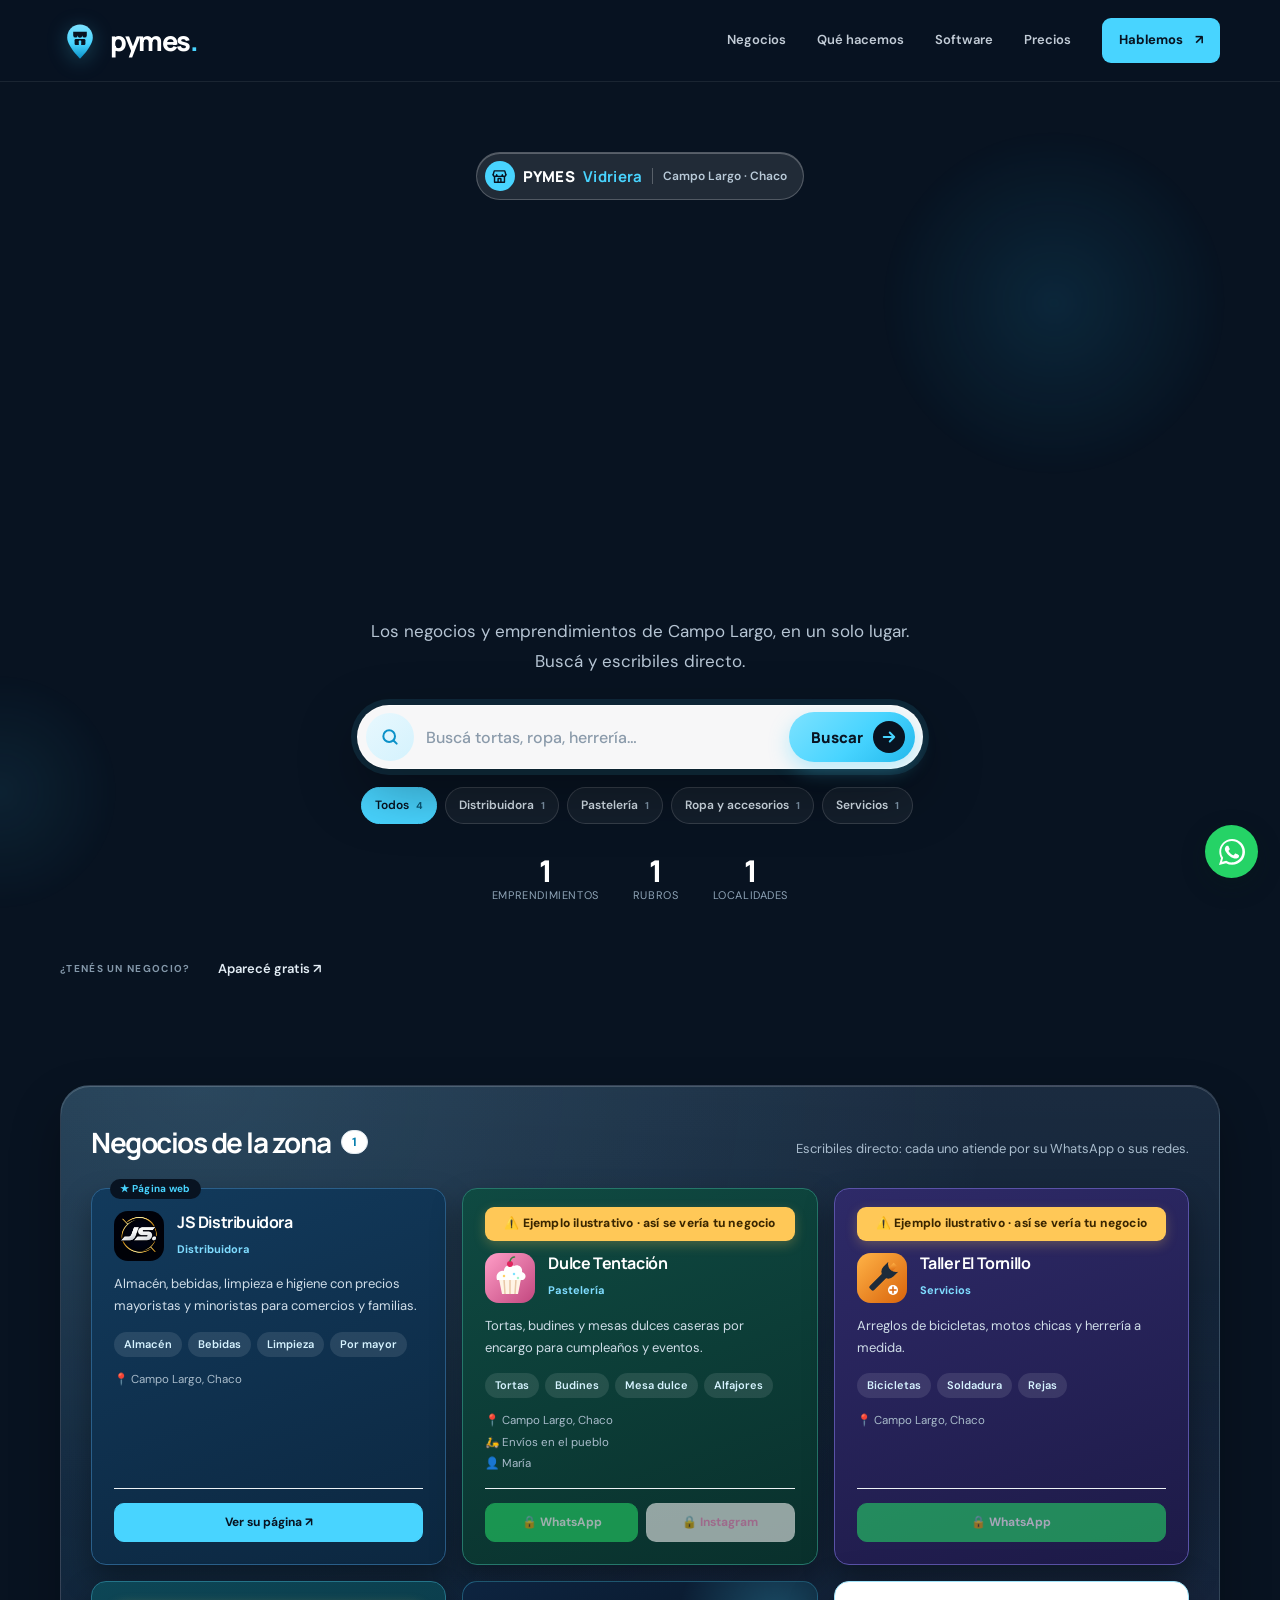
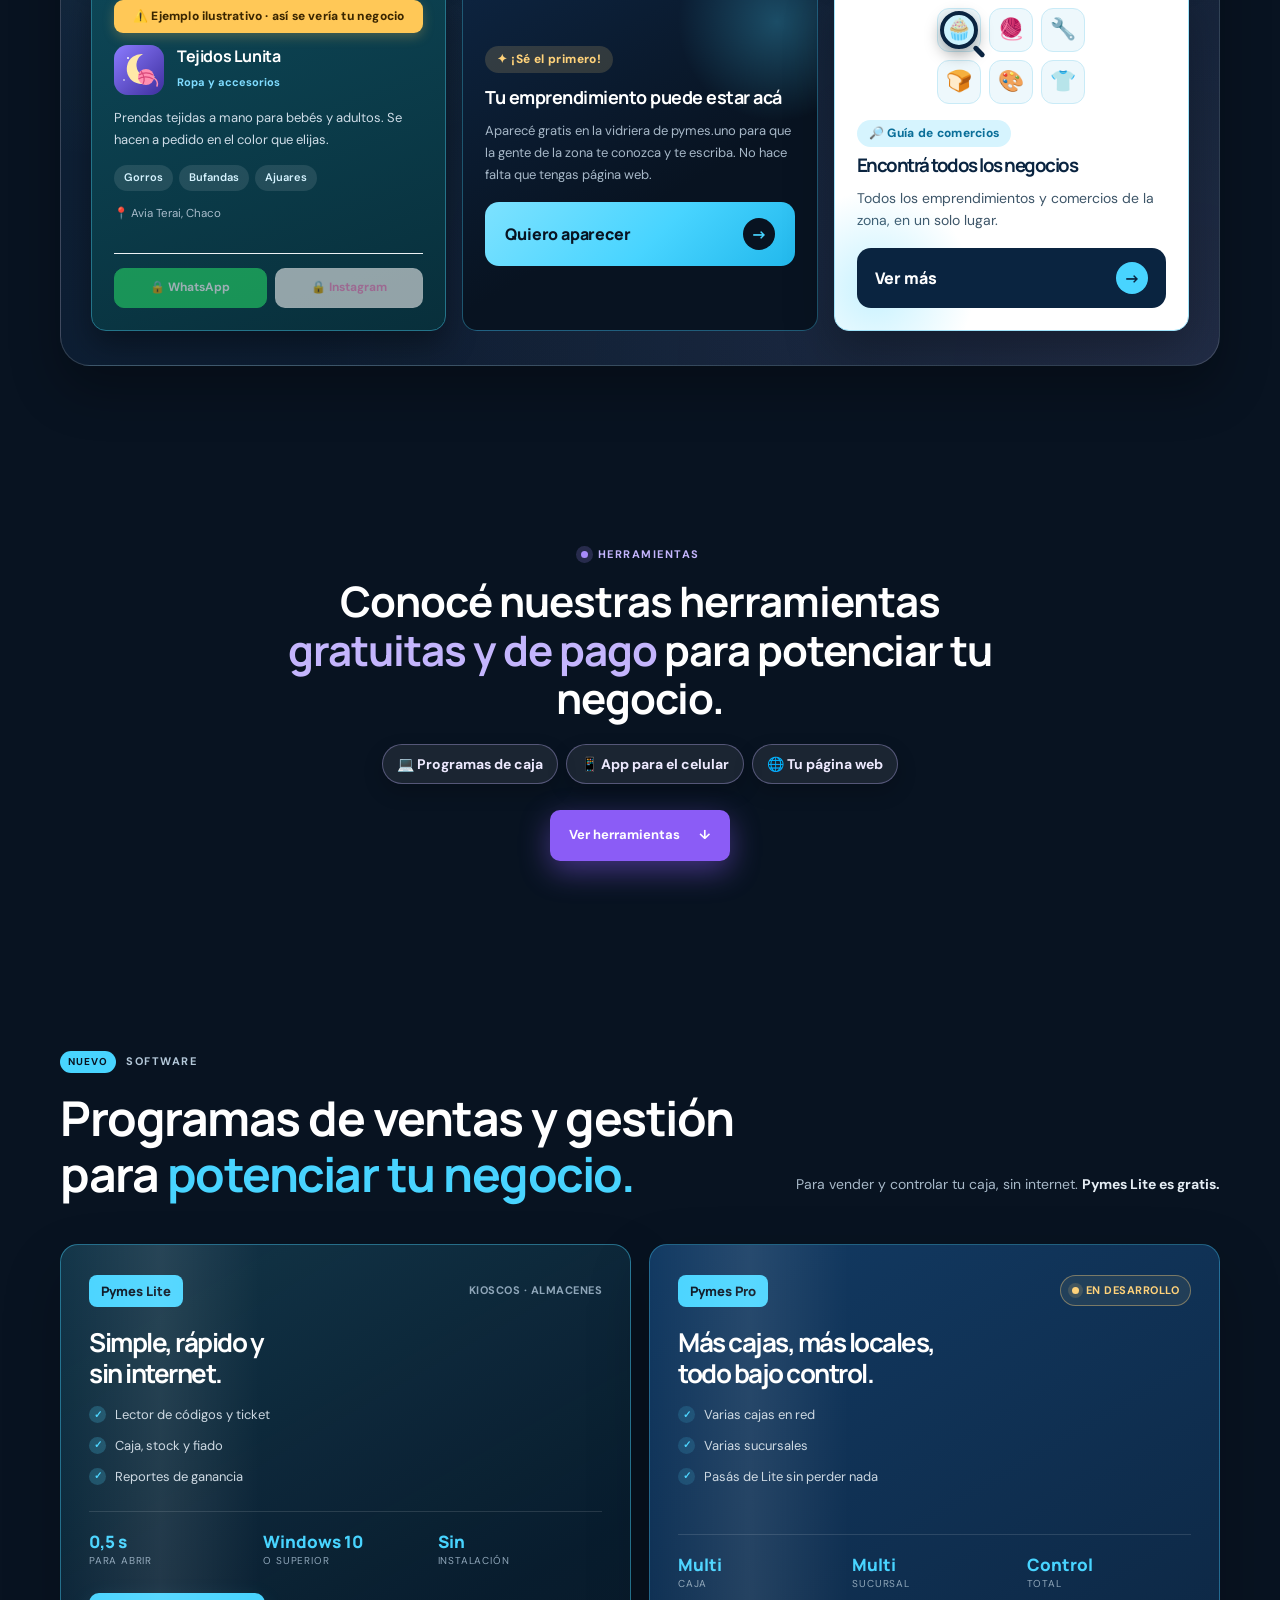
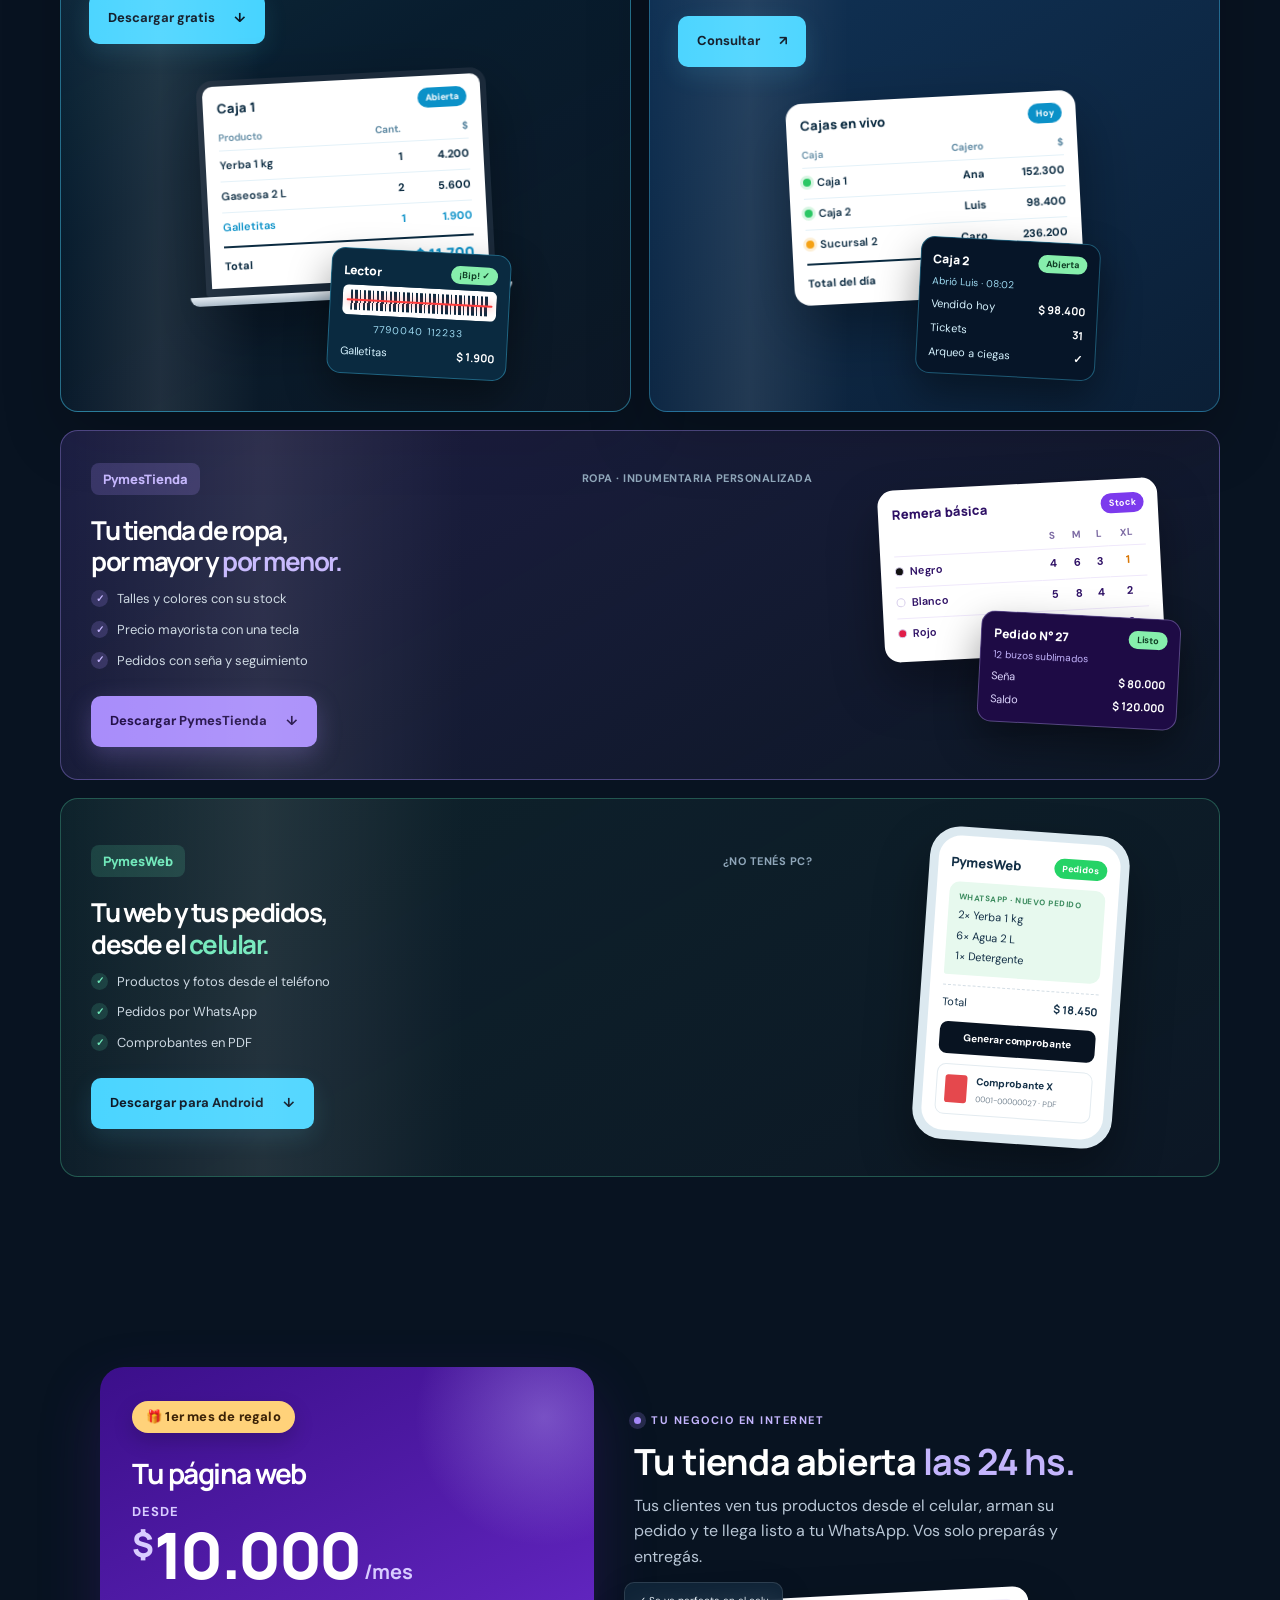
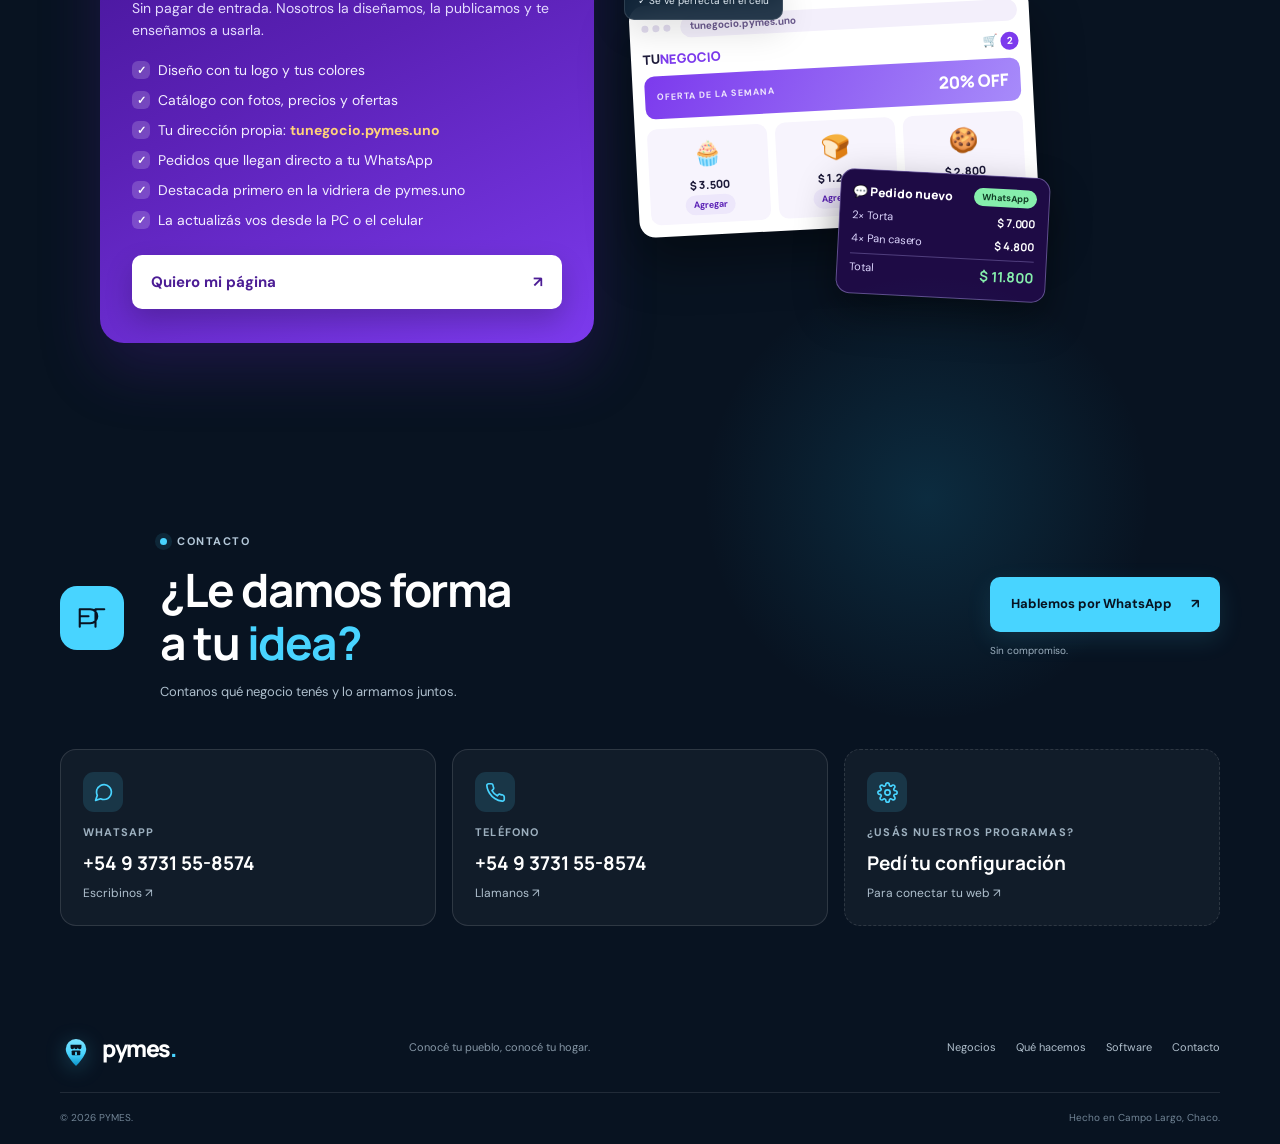
==== commit f34374f8: "Add files via upload" ====
--- a/index.html
+++ b/index.html
@@ -126,7 +126,7 @@
     <section class="section section-dark pos-section" id="software">
       <div class="container">
         <div class="section-heading section-heading-dark">
-          <div><div class="eyebrow"><span class="pos-new">Nuevo</span> Software</div><h2>Programas para tu<br>negocio a <span>otro nivel.</span></h2></div>
+          <div><div class="eyebrow"><span class="pos-new">Nuevo</span> Software</div><h2>Programas de ventas y gestión<br>para <span>potenciar tu negocio.</span></h2></div>
           <p>Para vender y controlar tu caja, sin internet. <strong>Pymes Lite es gratis.</strong></p>
         </div>
 
@@ -346,13 +346,14 @@
   <script src="emprendimientos.js"></script>
   <script src="script.js"></script>
   <script>
-    // Las tarjetas y dibujitos aparecen suaves a medida que bajás.
+    // Las tarjetas aparecen al entrar en pantalla y se van al salir (hacia arriba o hacia abajo), en los dos sentidos.
     if ("IntersectionObserver" in window) {
       document.documentElement.classList.add("js");
       const obs = new IntersectionObserver((entradas) => entradas.forEach((e) => {
-        if (e.isIntersecting) { e.target.classList.add("visto"); obs.unobserve(e.target); }
+        e.target.classList.toggle("visto", e.isIntersecting);
+        if (!e.isIntersecting) e.target.classList.toggle("arriba", e.boundingClientRect.top < 0);
       }), { threshold: 0.12, rootMargin: "0px 0px -40px 0px" });
-      document.querySelectorAll(".emp-list-head, .hz-copy, .section-heading, .pos-card, .pw-card, .precio-card, .cta-inner, .contact-card").forEach((el, i) => {
+      document.querySelectorAll(".vd-art, .vitrina-copy > h1, .emp-list-head, .hz-copy, .section-heading, .pos-card, .pw-card, .precio-card, .pw2, .cta-inner, .contact-card").forEach((el, i) => {
         el.classList.add("rv");
         el.style.transitionDelay = (el.matches(".pos-card, .contact-card") ? (i % 3) * 0.12 : 0) + "s";
         obs.observe(el);
--- a/simple.css
+++ b/simple.css
@@ -322,3 +322,64 @@
 .alta-tip{display:flex;align-items:center;gap:14px;margin:20px 0 0;padding:16px 18px;border-radius:14px;background:rgba(72,212,255,.1);border:1px solid rgba(72,212,255,.3);color:#e3f4fb!important;font-size:16px;font-weight:600;line-height:1.5}
 .alta-tip span{display:grid;place-items:center;flex-shrink:0;width:46px;height:46px;border-radius:12px;background:rgba(72,212,255,.18);font-size:24px}
 @media(max-width:760px){.alta-tip{font-size:15px;padding:14px}}
+
+/* Vidrio liviano: sin backdrop-filter ni blur (se trababa en el celu) */
+.gl-vidrio,.gl-vidrio .emp-card,.vd-marca,.hz-chips span{backdrop-filter:none!important;-webkit-backdrop-filter:none!important}
+.gl-manchas,.gl-reflejo{display:none!important}
+.gl-vidrio{background:radial-gradient(ellipse at 12% 0%,rgba(125,226,255,.14),transparent 55%),radial-gradient(ellipse at 95% 100%,rgba(196,181,253,.12),transparent 55%),linear-gradient(150deg,#10233a,#0b1a2d)!important;border:1px solid rgba(255,255,255,.14)!important;box-shadow:0 24px 50px rgba(0,0,0,.3),inset 0 1px 0 rgba(255,255,255,.18)!important}
+.gl-vidrio::before{background:linear-gradient(180deg,rgba(255,255,255,.05),transparent)!important}
+.gl-vidrio .emp-card:not(.emp-join){background:#fff!important}
+.vd-marca{background:rgba(255,255,255,.1)!important}
+
+/* Las tarjetas que salen por arriba se van subiendo, y las de abajo aparecen subiendo */
+.js .rv.arriba:not(.visto){transform:translateY(-40px) scale(.97)}
+.js .rv:not(.visto){transition-delay:0s!important;transition-duration:.5s,.6s}
+
+/* Menos animaciones: se apaga todo lo decorativo y solo queda el flotar lento de los dibujos principales */
+main *,main *::before,main *::after{animation:none!important}
+main .vd-local{animation:vd-flota 9s ease-in-out infinite!important}
+main .lt-lap,main .pt-grid,main .pw2-web{animation:flotar 8s ease-in-out infinite!important}
+main .lt-scan,main .pt-order,main .pw2-pedido{animation:flotar 8s ease-in-out -4s infinite!important}
+main .pw-phone{animation:flotar 9s ease-in-out -2s infinite!important}
+main .lt-barras i{animation:lt-laser 2.6s ease-in-out infinite!important}
+
+/* Tarjetas de negocios en distintos colores fríos (pastel, el texto oscuro se sigue leyendo bien) */
+.gl-vidrio .emp-card:not(.emp-join):not(.emp-vermas){border:1px solid transparent!important}
+.gl-vidrio .emp-card:not(.emp-join):not(.emp-vermas):nth-child(6n+1){background:linear-gradient(160deg,#e3f4ff,#cfeafc)!important;border-color:#a9d8f5!important}
+.gl-vidrio .emp-card:not(.emp-join):not(.emp-vermas):nth-child(6n+2){background:linear-gradient(160deg,#e2faf2,#c9f0e2)!important;border-color:#9fe0c8!important}
+.gl-vidrio .emp-card:not(.emp-join):not(.emp-vermas):nth-child(6n+3){background:linear-gradient(160deg,#ece8ff,#dcd5fd)!important;border-color:#c0b4f7!important}
+.gl-vidrio .emp-card:not(.emp-join):not(.emp-vermas):nth-child(6n+4){background:linear-gradient(160deg,#e0f8fb,#c6eef4)!important;border-color:#94dbe6!important}
+.gl-vidrio .emp-card:not(.emp-join):not(.emp-vermas):nth-child(6n+5){background:linear-gradient(160deg,#e6ecff,#d1dcfc)!important;border-color:#adc0f5!important}
+.gl-vidrio .emp-card:not(.emp-join):not(.emp-vermas):nth-child(6n+6){background:linear-gradient(160deg,#e4f6f0,#cdeee6)!important;border-color:#a3dccd!important}
+
+/* Tarjetas de negocios en colores fríos OSCUROS, con texto claro */
+.gl-vidrio .emp-card:not(.emp-join):not(.emp-vermas){color:#e6f1f8!important;box-shadow:0 14px 30px rgba(0,0,0,.35)!important}
+.gl-vidrio .emp-card:not(.emp-join):not(.emp-vermas):nth-child(6n+1){background:linear-gradient(160deg,#123a5c,#0c2740)!important;border-color:#2a5f8a!important}
+.gl-vidrio .emp-card:not(.emp-join):not(.emp-vermas):nth-child(6n+2){background:linear-gradient(160deg,#0f4a42,#09302c)!important;border-color:#25776a!important}
+.gl-vidrio .emp-card:not(.emp-join):not(.emp-vermas):nth-child(6n+3){background:linear-gradient(160deg,#2e2a68,#1d1a47)!important;border-color:#5a52a8!important}
+.gl-vidrio .emp-card:not(.emp-join):not(.emp-vermas):nth-child(6n+4){background:linear-gradient(160deg,#0d4656,#082f3b)!important;border-color:#247489!important}
+.gl-vidrio .emp-card:not(.emp-join):not(.emp-vermas):nth-child(6n+5){background:linear-gradient(160deg,#1e3470,#13224b)!important;border-color:#3f5cab!important}
+.gl-vidrio .emp-card:not(.emp-join):not(.emp-vermas):nth-child(6n+6){background:linear-gradient(160deg,#164a3b,#0d3026)!important;border-color:#2f7d66!important}
+.gl-vidrio .emp-card:not(.emp-join):not(.emp-vermas) h3{color:#fff!important}
+.gl-vidrio .emp-card:not(.emp-join):not(.emp-vermas) .emp-rubro{color:#7fdcff!important}
+.gl-vidrio .emp-card:not(.emp-join):not(.emp-vermas) .emp-desc{color:#cfdde8!important}
+.gl-vidrio .emp-card:not(.emp-join):not(.emp-vermas) .emp-info{color:#a9bccb!important}
+.gl-vidrio .emp-card:not(.emp-join):not(.emp-vermas) .emp-tags li{background:rgba(255,255,255,.1)!important;color:#d6f3ff!important}
+.gl-vidrio .emp-card:not(.emp-join):not(.emp-vermas) .emp-logo{background:rgba(255,255,255,.12)!important;color:#7fdcff!important}
+.gl-vidrio .emp-card:not(.emp-join):not(.emp-vermas) .emp-link{border-color:rgba(255,255,255,.22)!important;color:#fff!important}
+.gl-vidrio .emp-card:not(.emp-join):not(.emp-vermas) .emp-link:hover{background:rgba(255,255,255,.1)!important}
+.gl-vidrio .emp-card:not(.emp-join):not(.emp-vermas) .emp-wa{background:#25d366!important;border-color:#25d366!important}
+.gl-vidrio .emp-card:not(.emp-join):not(.emp-vermas) .emp-ig{color:#ff8fc8!important}
+.gl-vidrio .emp-card:not(.emp-join):not(.emp-vermas) .emp-fb{color:#8ab8ff!important}
+.gl-vidrio .emp-card:not(.emp-join):not(.emp-vermas) .emp-web{background:#48d4ff!important;border-color:#48d4ff!important;color:#081321!important}
+
+/* Tarjetas de ejemplo: aviso bien visible + botones bloqueados que muestran un cartelito */
+.emp-ejemplo::after{display:none!important}
+.gl-vidrio .emp-card.emp-ejemplo{border:2px dashed rgba(255,200,87,.7)!important}
+.emp-aviso{margin:-4px 0 12px;padding:7px 10px;border-radius:9px;background:#ffc857;color:#3a2600;font-size:12px;font-weight:800;letter-spacing:.2px;text-align:center;box-shadow:0 4px 12px rgba(255,200,87,.25)}
+.emp-link-off{pointer-events:auto!important;cursor:not-allowed!important;opacity:.6!important;font:inherit;font-size:12px;font-weight:700}
+.emp-link-off:hover{opacity:.85!important}
+.emp-toast{position:fixed;left:50%;bottom:24px;z-index:9999;display:grid;gap:4px;width:min(380px,calc(100% - 32px));padding:14px 18px;border-radius:14px;background:#ffc857;color:#3a2600;box-shadow:0 18px 40px rgba(0,0,0,.45);font-size:14px;line-height:1.4;opacity:0;transform:translate(-50%,20px);pointer-events:none;transition:opacity .25s,transform .25s}
+.emp-toast.ver{opacity:1;transform:translate(-50%,0);pointer-events:auto}
+.emp-toast b{font-size:15px}
+.emp-toast a{color:#3a2600;font-weight:800;text-decoration:underline}
